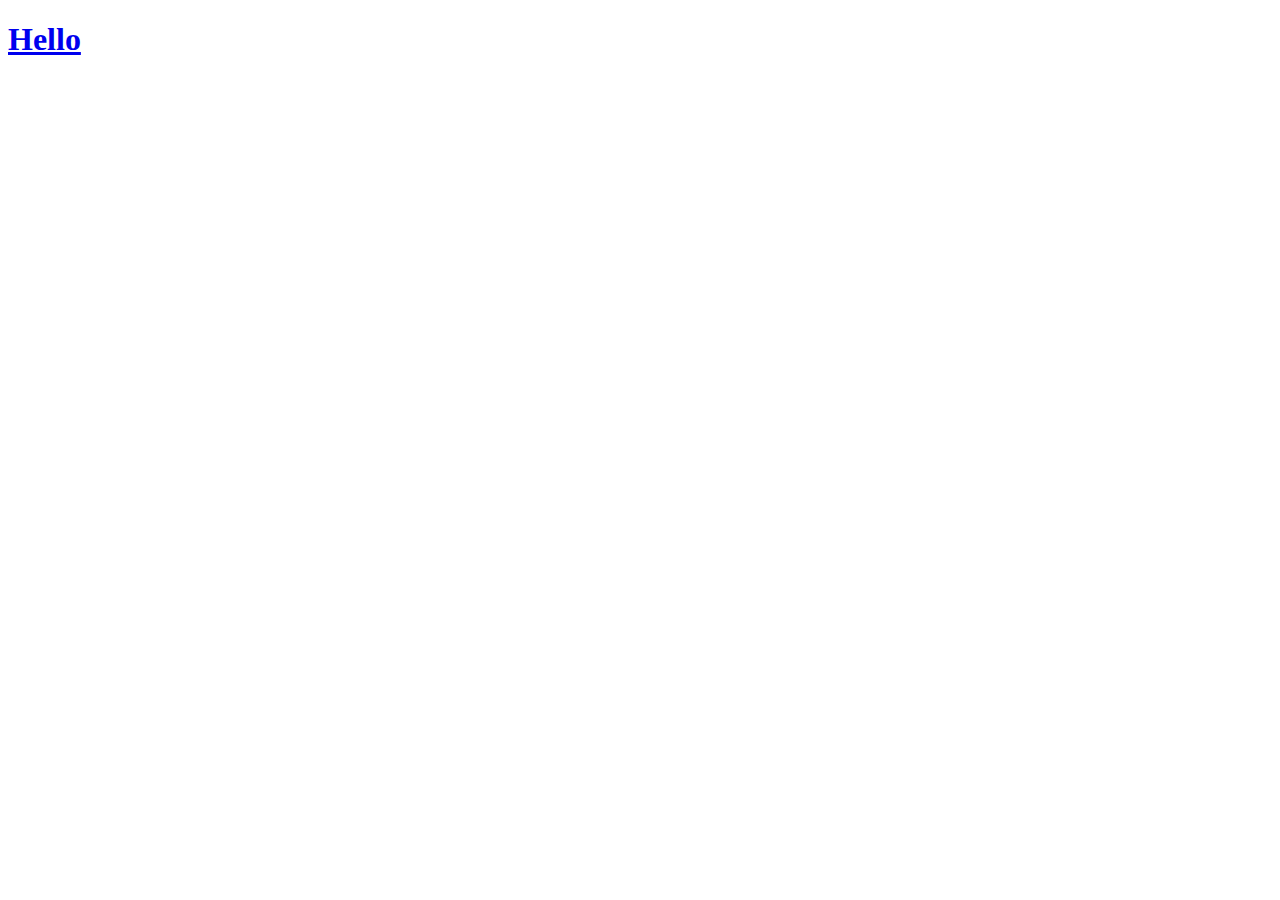
==== index.html @ 719f6093 "updated vacation links" ====
<!DOCTYPE html>
<html lang="en">
<head>
    <meta charset="UTF-8">
    <meta name="viewport" content="width=device-width, initial-scale=1.0">
    <title>Document</title>
</head>
<body>
    <div>
        <a href="./vacation/index.html">
            <h1>Hello</h1>
        </a>
        
    </div>
</body>
</html>
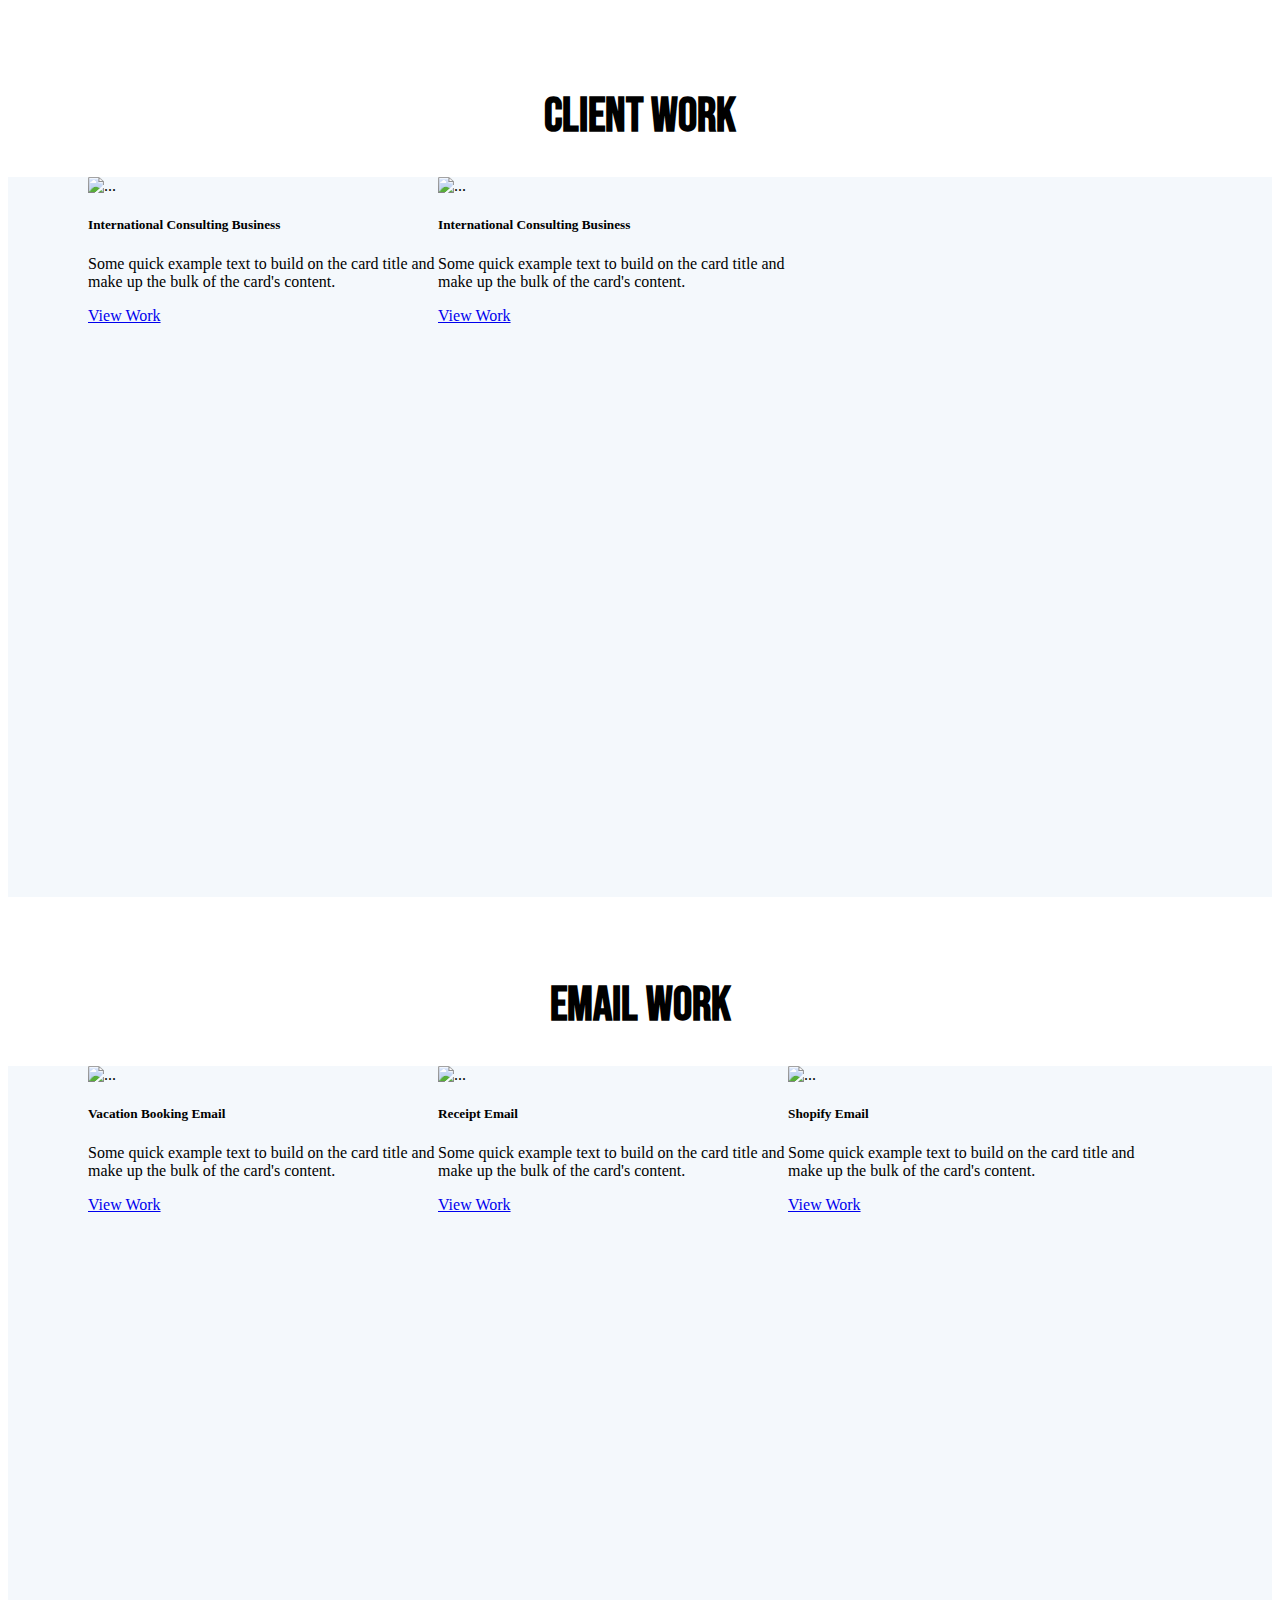
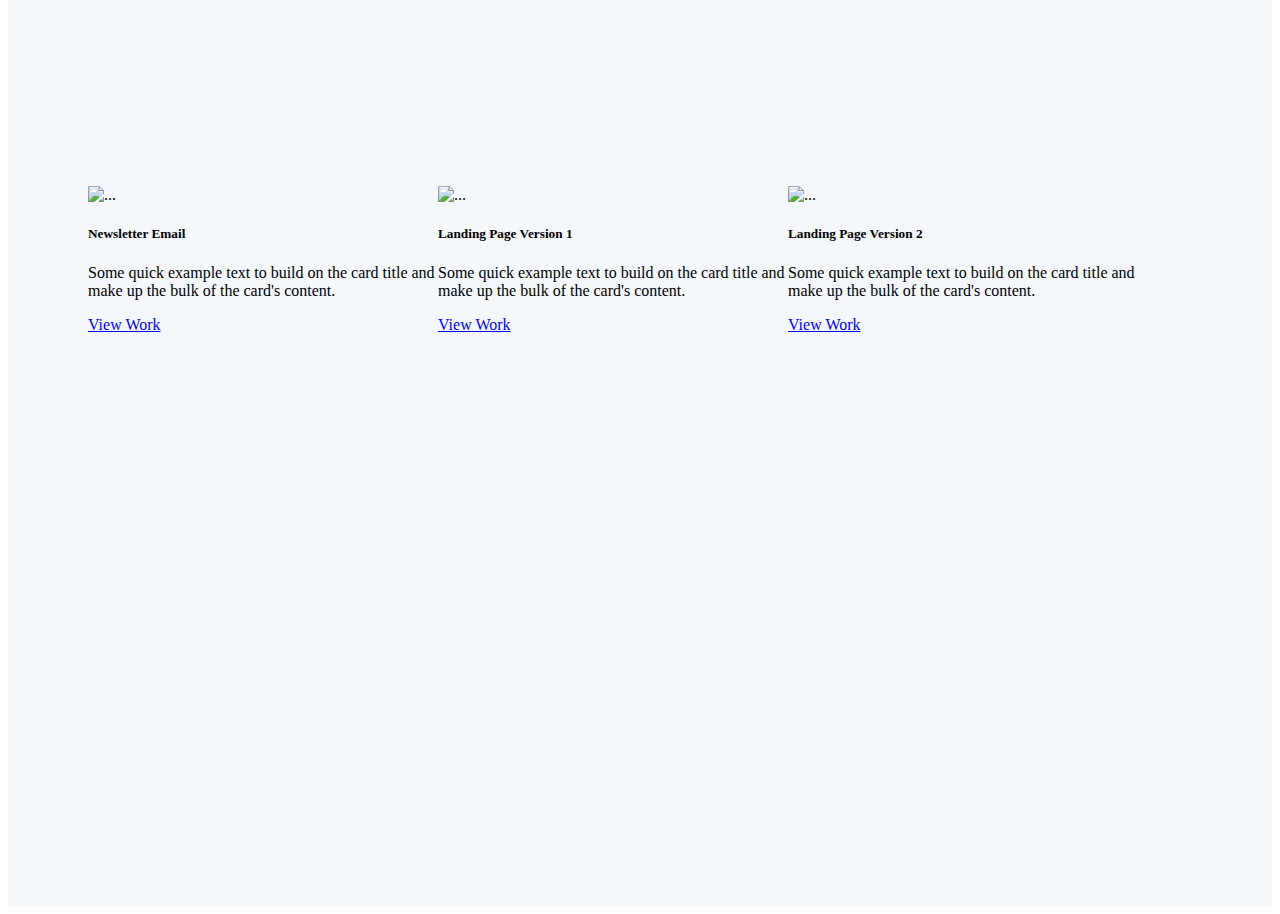
==== commit d1765f1f: "card layout adjustment in progress" ====
--- a/index.html
+++ b/index.html
@@ -4,13 +4,204 @@
     <meta charset="UTF-8">
     <meta name="viewport" content="width=device-width, initial-scale=1.0">
     <title>Document</title>
+    <link rel="stylesheet" href="https://cdnjs.cloudflare.com/ajax/libs/font-awesome/5.15.3/css/all.min.css" integrity="sha512-iBBXm8fW90+nuLcSKlbmrPcLa0OT92xO1BIsZ+ywDWZCvqsWgccV3gFoRBv0z+8dLJgyAHIhR35VZc2oM/gI1w==" crossOrigin="anonymous" referrerPolicy="no-referrer" />
+    <link rel="preconnect" href="https://fonts.googleapis.com"/>
+    <link rel="preconnect" href="https://fonts.gstatic.com"/>
+    <link href="https://fonts.googleapis.com/css2?family=Bebas+Neue&family=Montserrat:ital,wght@0,100;0,300;0,500;0,700;1,400&display=swap" rel="stylesheet"/>
+    <link href="./about.css" rel="stylesheet">
+    <link href="./styles.css" rel="stylesheet">
 </head>
 <body>
-    <div>
-        <a href="./vacation/index.html">
-            <h1>Hello</h1>
-        </a>
+
+    <div id="services" class=" row  about__row services " >
+        <div class="col-12 col-sm-12 col-md-12 col-lg-12 col-xl-12 col-xxl-12">
+          <div class="about__title1-services">
+            
+              Client Work
+            </div>
+            
+            <!-- <div style="display: flex; justify-content: center;" class="about__paragraph1-services-header ">
+              Reach out to us for any inquiries.
+
+            </div>               -->
+          
+        </div>
+      </div>
+
+      <div id="our-mission-en" style="background-color: #f4f8fc;"  class=" row  about__row mission  ">
         
-    </div>
+        <div id="mission-img-col"  class="mb-5 mt-5 col-6 col-sm-6 col-md-6 col-lg-6 col-xl-6 col-xxl-6  ">
+          <div id="mission-img" class="hero about mission ">
+            <div class="about__group2-mission ">
+              <div class="about__images2 mission">
+                  <div class="card" style=" border-radius: 5% 5% 0 0;">
+                    <img id="about_img-front-id2 mission" style="border-radius: 5% 5% 0 0;" src="images\4.webp" class="card-img-top about__img-front2 mission" alt="..."/>
+                    <div class="card-body" >
+                      <h5 class="card-title">International Consulting Business</h5>
+                      <p class="card-text">Some quick example text to build on the card title and make up the bulk of the card's content.</p>
+                      <a href="https://www.jkbmjbm.com" class="btn btn-primary">View Work</a>
+                    </div>
+                  </div>
+              </div>
+            </div>
+          </div>
+        </div>
+
+        <div id="mission-img-col" class="mb-5 mt-5 col-6 col-sm-6 col-md-6 col-lg-6 col-xl-6 col-xxl-6  ">
+          <div id="mission-img" class="hero about mission ">
+            <div class="about__group2-mission ">
+              <div class="about__images2 mission">
+                  <div class="card" style=" border-radius: 5% 5% 0 0;">
+                    <img id="about_img-front-id2 mission" style="border-radius: 5% 5% 0 0;" src="images\4.webp" class="card-img-top about__img-front2 mission" alt="..."/>
+                    <div class="card-body" >
+                      <h5 class="card-title">International Consulting Business</h5>
+                      <p class="card-text">Some quick example text to build on the card title and make up the bulk of the card's content.</p>
+                      <a href="https://www.eliteluxecattery.com/" class="btn btn-primary">View Work</a>
+                    </div>
+                  </div>
+              </div>
+            </div>
+          </div>
+        </div>
+      
+      </div>
+
+
+      <div id="services" class=" row  about__row services " >
+        <div class=" col-12 col-sm-12 col-md-12 col-lg-12 col-xl-12 col-xxl-12">
+          <div class="about__title1-services">
+            
+              Email Work
+            </div>
+            
+            <!-- <div style="display: flex; justify-content: center;" class="about__paragraph1-services-header ">
+              Reach out to us for any inquiries.
+
+            </div>               -->
+          
+        </div>
+      </div>
+
+
+
+
+
+      <div id="our-mission-en" style="background-color: #f4f8fc;"  class=" row  about__row mission ">
+        
+        <div id="mission-img-col" class="mb-5 mt-5 col-6 col-sm-6 col-md-4 col-lg-4 col-xl-4 col-xxl-4  ">
+          <div id="mission-img" class="hero about mission ">
+            <div class="about__group2-mission ">
+              <div class="about__images2 mission">
+                  <div class="card" style=" border-radius: 5% 5% 0 0;">
+                    <img id="about_img-front-id2 mission" style="border-radius: 5% 5% 0 0;" src="images\4.webp" class="card-img-top about__img-front2 mission" alt="..."/>
+                    <div class="card-body" >
+                      <h5 class="card-title">Vacation Booking Email</h5>
+                      <p class="card-text">Some quick example text to build on the card title and make up the bulk of the card's content.</p>
+                      <a href="./vacation/index.html" class="btn btn-primary">View Work</a>
+                    </div>
+                  </div>
+              </div>
+            </div>
+          </div>
+        </div>
+
+        <div id="mission-img-col" class="mb-5 mt-5 col-6 col-sm-6 col-md-4 col-lg-4 col-xl-4 col-xxl-4  ">
+          <div id="mission-img" class="hero about mission ">
+            <div class="about__group2-mission ">
+              <div class="about__images2 mission">
+                  <div class="card" style=" border-radius: 5% 5% 0 0;">
+                    <img id="about_img-front-id2 mission" style="border-radius: 5% 5% 0 0;" src="images\4.webp" class="card-img-top about__img-front2 mission" alt="..."/>
+                    <div class="card-body" >
+                      <h5 class="card-title">Receipt Email</h5>
+                      <p class="card-text">Some quick example text to build on the card title and make up the bulk of the card's content.</p>
+                      <a href="./receipt/index.html" class="btn btn-primary">View Work</a>
+                    </div>
+                  </div>
+              </div>
+            </div>
+          </div>
+        </div>
+
+        <div id="mission-img-col" class="mb-5 mt-5 col-6 col-sm-6 col-md-4 col-lg-4 col-xl-4 col-xxl-4  ">
+          <div id="mission-img" class="hero about mission ">
+            <div class="about__group2-mission ">
+              <div class="about__images2 mission">
+                  <div class="card" style=" border-radius: 5% 5% 0 0;">
+                    <img id="about_img-front-id2 mission" style="border-radius: 5% 5% 0 0;" src="images\4.webp" class="card-img-top about__img-front2 mission" alt="..."/>
+                    <div class="card-body" >
+                      <h5 class="card-title">Shopify Email</h5>
+                      <p class="card-text">Some quick example text to build on the card title and make up the bulk of the card's content.</p>
+                      <a href="./shopify/index.html" class="btn btn-primary">View Work</a>
+                    </div>
+                  </div>
+              </div>
+            </div>
+          </div>
+        </div>
+      
+      </div>
+
+
+
+
+
+      <div id="our-mission-en" style="background-color: #f4f8fc;"  class=" row  about__row mission ">
+        
+        <div id="mission-img-col" class="mb-5 mt-5 col-6 col-sm-6 col-md-4 col-lg-4 col-xl-4 col-xxl-4  ">
+          <div id="mission-img" class="hero about mission ">
+            <div class="about__group2-mission ">
+              <div class="about__images2 mission">
+                  <div class="card" style=" border-radius: 5% 5% 0 0;">
+                    <img id="about_img-front-id2 mission" style="border-radius: 5% 5% 0 0;" src="images\4.webp" class="card-img-top about__img-front2 mission" alt="..."/>
+                    <div class="card-body" >
+                      <h5 class="card-title">Newsletter Email</h5>
+                      <p class="card-text">Some quick example text to build on the card title and make up the bulk of the card's content.</p>
+                      <a href="./newsletter/index.html" class="btn btn-primary">View Work</a>
+                    </div>
+                  </div>
+              </div>
+            </div>
+          </div>
+        </div>
+
+        <div id="mission-img-col" class="mb-5 mt-5 col-6 col-sm-6 col-md-4 col-lg-4 col-xl-4 col-xxl-4  ">
+          <div id="mission-img" class="hero about mission ">
+            <div class="about__group2-mission ">
+              <div class="about__images2 mission">
+                  <div class="card" style=" border-radius: 5% 5% 0 0;">
+                    <img id="about_img-front-id2 mission" style="border-radius: 5% 5% 0 0;" src="images\4.webp" class="card-img-top about__img-front2 mission" alt="..."/>
+                    <div class="card-body" >
+                      <h5 class="card-title">Landing Page Version 1</h5>
+                      <p class="card-text">Some quick example text to build on the card title and make up the bulk of the card's content.</p>
+                      <a href="./landing-page-first/index.html" class="btn btn-primary">View Work</a>
+                    </div>
+                  </div>
+              </div>
+            </div>
+          </div>
+        </div>
+
+        <div id="mission-img-col" class="mb-5 mt-5 col-6 col-sm-6 col-md-4 col-lg-4 col-xl-4 col-xxl-4  ">
+          <div id="mission-img" class="hero about mission ">
+            <div class="about__group2-mission ">
+              <div class="about__images2 mission">
+                  <div class="card" style=" border-radius: 5% 5% 0 0;">
+                    <img id="about_img-front-id2 mission" style="border-radius: 5% 5% 0 0;" src="images\4.webp" class="card-img-top about__img-front2 mission" alt="..."/>
+                    <div class="card-body" >
+                      <h5 class="card-title">Landing Page Version 2</h5>
+                      <p class="card-text">Some quick example text to build on the card title and make up the bulk of the card's content.</p>
+                      <a href="./landing-page-second/index.html" class="btn btn-primary">View Work</a>
+                    </div>
+                  </div>
+              </div>
+            </div>
+          </div>
+        </div>
+      
+      </div>
+
+
+
+
 </body>
 </html>--- a/about.css
+++ b/about.css
@@ -0,0 +1,1622 @@
+/* body {
+background-color: white !important;
+} */
+
+#nav1BrandImg {
+  object-fit: cover;
+  height: 50px;
+  width: 50px;
+  border-radius: 20%;
+  margin-left: 1rem;
+  margin-right: 2rem;
+}
+
+#nav1Brand.navbar-brand {
+  margin-right: 0rem;
+}
+
+/* #advertising-kr, #lessons-kr {
+  margin-top: 5rem;
+} */
+
+
+
+.title-accordion {
+  font-size: 2rem;
+  font-family: "Bebas Neue", "cursive";
+  color: var(--dark);
+  font-weight: 300;
+  
+}
+
+
+
+
+
+
+
+
+
+
+
+
+
+
+
+
+
+/* BANNER PAGE START */
+.row.about__row.banner {
+  height: auto;
+  max-width: 100vw;
+ 
+  background-image:url(./images/3.webp);
+  background-size:cover;
+  background-repeat:no-repeat;  
+  
+  /* margin-bottom: -5rem; */
+  /* background-image: url(‘images\10.webp’); */
+}
+
+
+
+.hero.about.banner {
+  height: 50vh;
+  max-width: 100%;
+  
+  /* background-color: aquamarine; */
+  
+}
+
+
+
+.about__content-container1--aligned-center-banner {
+  position: absolute;
+  top: 0;
+  left: 0;
+  max-width: 100%;
+  width: 100%;
+  height: 100%;
+  text-align: center;
+  /* align-items: center; */
+  /* align-content: flex-end; */
+  /* align-self: center; */
+  justify-content: center;
+  /* justify-items: center; */
+  /* justify-self: center; */
+  /* margin-top: 5rem; */
+  flex-direction: column;
+  display: flex;
+  /* padding: 2rem 3rem; */
+  /* margin-top: -8rem; */
+}
+
+/* .about__title1-banner {
+  text-align: center;
+ 
+
+  width: 100%;
+  font-size: 3rem;
+  font-family: "Bebas Neue", "cursive";
+  color: var(--dark);
+  font-weight: 600;
+  margin-bottom: 2rem;
+  
+ 
+} */
+
+ 
+
+
+
+.about__paragraph1-banner-title-email {
+  /* align-items: center;
+  display: flex; */
+  /* 
+  margin-top: -6rem; */
+/* text-align: center; */
+  /* // width: 15rem; */
+/* width: 100%; */
+  font-size: 3rem;
+  /* height: 100%; */
+  display: flex;
+  justify-content: center;
+  margin-bottom: 2rem;
+  font-family: "Bebas Neue", "cursive";
+  font-weight: 600;
+}
+
+.about__paragraph1-banner-para-email {
+  /* justify-content: flex-start; */
+  /* display: flex; */
+  /* margin-bottom: 20rem; */
+/* text-align: center; */
+  /* // width: 15rem; */
+/* width: 100%; */
+  font-size: 1.5rem;
+  display: flex;
+  justify-content: center;
+  text-align: center;
+}
+
+.about__paragraph1-banner-header {
+  /* justify-content: flex-start; */
+  /* display: flex; */
+  /* // width: 15rem; */
+width: 100%;
+  font-size: 1.5rem;
+}
+
+.about__info1-banner {
+  justify-content: center;
+}
+
+
+
+/* //GROUP 2 START */
+
+#banner-img-col {
+  display: flex;
+  align-items: center;
+  justify-content: center;
+  }
+  
+  #banner-img {
+    /* min-width: 120px; */
+    /* min-height: 120px; */
+    min-width: 350px;
+    max-width: 350px;
+    max-height: 350px;
+    min-height: 350px;
+    
+  }
+
+  /* #banner-email-col {
+    margin-left: 5rem; 
+  } */
+
+.row.about__row.banner {
+  flex-direction: row;
+  display: flex;
+  /* align-content: center; */
+  /* align-items: center; */
+  /* align-self: center; */
+  /* justify-content: center; */
+  /* justify-items: center; */
+  /* justify-self: center; */
+}
+
+.about__group2-banner {
+  height: 100%;
+  /* max-width: 100%; */
+  width: 100%;
+  /* min-width: 10rem; */
+  /* min-height: 5rem; */
+  /* min-height: 16rem; */
+  
+  /* margin: auto; */
+  /* align-items: center; */
+/* display: flex;
+flex-direction: row; */
+/* padding: 5rem 10rem; */
+/* height: 200px;
+  width: 200px; */
+}
+
+@media only screen and (min-width: 1em) and (max-width: 68em) {
+  .row.about__row.banner {
+    flex-direction: column;
+    display: flex;
+    
+  }
+  #banner-img-col {
+    align-items: center;
+    margin-left: auto;
+    margin-right: auto;
+   margin-top: -5rem;
+   margin-bottom: 5rem;
+    }
+  
+  #banner-email-col {
+    /* max-height: 300px; */
+    /* min-height: 300px; */
+    width: auto;
+    height: auto;
+    /* width: 400px; */
+    /* max-width: 650px; */
+    /* min-width: 650px; */
+    align-items: center;
+    justify-content: center;
+    margin-right: 5rem;
+    /* height: 100%; */
+    /* display: flex; */
+    /* justify-content: center;
+    display: flex; */
+    /* margin-left: 5rem;
+    margin-right: 5rem; */
+  }
+
+  .row.about__row.banner {
+    /* height: auto; */
+    /* max-width: 100vw; */
+   
+    /* background-image:url(./images/3.webp); */
+    background-size:cover;
+    
+    /* margin-bottom: -5rem; */
+    /* background-image: url(‘images\10.webp’); */
+  }
+
+  .about__content-container1--aligned-center-banner {
+    /* padding: 0 5rem;
+    margin-right: 0; */
+  }
+  
+}
+
+#banner-email-col {
+  margin-left: 5rem;
+}
+
+
+
+
+.about__images2.banner {
+  height: 100%;
+  max-width: 100%;
+  width: 100%;
+  position: relative;
+  object-position: center;
+  
+}
+
+.about__img-front2.banner {
+  height: 100%;
+  max-width: 100%;
+  width: 100%;
+  position: relative;
+  opacity: 1;
+  object-fit: cover;
+  object-position: center;
+  justify-content: center;
+  align-items: center;
+  /* border-radius: 5%; */
+}
+
+.about__video-front2.banner {
+  height: 100%;
+  max-width: 100%;
+  width: 100%;
+  position: absolute;
+  opacity: 1;
+  object-fit: fill;
+  object-position: center;
+  justify-content: center;
+  align-items: center;
+  top: 0;
+  left: 0;
+}
+
+/* // GROUP 2 END */
+
+/* // GROUP 1 START */
+.about__group1-banner {
+  height: 100%;
+  max-width: 100%;
+  width: 100%;
+  position: relative;
+}
+
+
+
+.about__content-container1--aligned-left.banner {
+  position: absolute;
+  top: 0;
+  left: 0;
+  max-width: 100%;
+  width: 100%;
+  height: 100%;
+  align-items: flex-start;
+  justify-content: center;
+  flex-direction: column;
+  display: flex;
+  padding: 3rem 1rem;
+
+  
+}
+
+.about__content-container1--aligned-right.banner {
+  position: absolute;
+  top: 0;
+  left: 0;
+  max-width: 100%;
+  width: 100%;
+  height: 100%;
+  align-items: flex-end;
+  justify-content: center;
+  flex-direction: column;
+  display: flex;
+  padding: 3rem 1rem;
+
+ 
+}
+
+
+
+/* BANNER PAGE END */
+
+
+
+
+
+
+
+
+
+
+
+
+
+
+
+
+
+/* MISSION PAGE START */
+.row.about__row.mission {
+  height: 80vh;
+  max-width: 100vw;
+  padding: 0 5rem;
+  
+  background-color: #f4f8fc; 
+  background-size:cover;
+  background-repeat:no-repeat;   
+  /* margin-bottom: -5rem; */
+  /* background-image: url(‘images\10.webp’); */
+}
+
+#mission-us {
+  padding-top: 5rem;
+}
+
+
+.hero.about.mission {
+  height: 50vh;
+  max-width: 100%;
+  
+  /* background-color: aquamarine; */
+  
+}
+
+
+
+.about__content-container1--aligned-center-mission {
+  position: absolute;
+  top: 0;
+  left: 0;
+  max-width: 100%;
+  width: 100%;
+  height: 100%;
+  /* text-align: end; */
+  /* align-items: center; */
+  /* align-content: flex-end; */
+  /* align-self: center; */
+  justify-content: center;
+  /* justify-items: center; */
+  /* justify-self: center; */
+  /* margin-top: 5rem; */
+  flex-direction: column;
+  display: flex;
+  /* padding: 2rem 3rem; */
+  /* margin-top: -8rem; */
+}
+
+/* .about__title1-mission {
+  text-align: center;
+ 
+
+  width: 100%;
+  font-size: 3rem;
+  font-family: "Bebas Neue", "cursive";
+  color: var(--dark);
+  font-weight: 600;
+  margin-bottom: 2rem;
+  
+ 
+} */
+
+ .about__paragraph1-mission {
+  /* justify-content: flex-start; */
+  /* display: flex; */
+  margin-bottom: 2rem;
+text-align: start;
+  /* // width: 15rem; */
+width: 100%;
+  font-size: 1rem;
+  
+}
+
+
+
+.about__paragraph1-mission-title-email {
+  /* align-items: center;
+  display: flex; */
+  /* 
+  margin-top: -6rem; */
+/* text-align: center; */
+  /* // width: 15rem; */
+/* width: 100%; */
+  font-size: 3rem;
+  /* height: 100%; */
+  display: flex;
+  justify-content: center;
+  margin-bottom: 2rem;
+  font-family: "Bebas Neue", "cursive";
+  font-weight: 600;
+}
+
+.about__paragraph1-mission-para-email {
+  /* justify-content: flex-start; */
+  /* display: flex; */
+  /* margin-bottom: 20rem; */
+/* text-align: center; */
+  /* // width: 15rem; */
+/* width: 100%; */
+  font-size: 1.5rem;
+  display: flex;
+  justify-content: center;
+  text-align: center;
+  
+}
+
+.about__paragraph1-mission-header {
+  /* justify-content: flex-start; */
+  /* display: flex; */
+  /* // width: 15rem; */
+width: 100%;
+  font-size: 1.5rem;
+}
+
+.about__info1-mission {
+  justify-content: center;
+}
+
+
+
+/* //GROUP 2 START */
+
+#mission-img-col {
+  display: flex;
+  /* align-items: center; */
+  justify-content: center;
+  }
+  
+  #mission-img {
+    /* min-width: 120px; */
+    /* min-height: 120px; */
+    min-width: 350px;
+    max-width: 350px;
+    max-height: 500px;
+    min-height: 500px;
+    
+  }
+
+.row.about__row.mission {
+  flex-direction: row;
+  display: flex;
+  /* align-content: center; */
+  /* align-items: center; */
+  /* align-self: center; */
+  /* justify-content: center; */
+  /* justify-items: center; */
+  /* justify-self: center; */
+}
+
+.about__group2-mission {
+  height: 100%;
+  /* max-width: 100%; */
+  width: 100%;
+  /* min-width: 10rem; */
+  /* min-height: 5rem; */
+  /* min-height: 16rem; */
+  
+  /* margin: auto; */
+  /* align-items: center; */
+/* display: flex;
+flex-direction: row; */
+/* padding: 5rem 10rem; */
+/* height: 200px;
+  width: 200px; */
+}
+
+@media only screen and (min-width: 1em) and (max-width: 68em) {
+  .row.about__row.mission {
+    flex-direction: column;
+    display: flex;
+  }
+  #mission-img-col {
+    margin: 0 auto;
+    align-items: center;
+    }
+  
+  #mission-email-col {
+    /* max-height: 300px; */
+    /* min-height: 300px; */
+    width: auto;
+    height: auto;
+    /* width: 400px; */
+    /* max-width: 650px; */
+    /* min-width: 650px; */
+    align-items: center;
+    justify-content: center;
+    /* height: 100%; */
+    /* display: flex; */
+    /* justify-content: center;
+    display: flex; */
+  }
+
+  
+}
+
+
+
+
+.about__images2.mission {
+  height: 100%;
+  max-width: 100%;
+  width: 100%;
+  position: relative;
+  object-position: center;
+  
+}
+
+.about__img-front2.mission {
+  height: 100%;
+  max-width: 100%;
+  width: 100%;
+  position: relative;
+  opacity: 1;
+  object-fit: cover;
+  object-position: center;
+  justify-content: center;
+  align-items: center;
+  /* border-radius: 0.25% 0.25% 0 0; */
+  /* CARD IMAGES */
+}
+
+.about__video-front2.mission {
+  height: 100%;
+  max-width: 100%;
+  width: 100%;
+  position: absolute;
+  opacity: 1;
+  object-fit: fill;
+  object-position: center;
+  justify-content: center;
+  align-items: center;
+  top: 0;
+  left: 0;
+}
+
+/* // GROUP 2 END */
+
+/* // GROUP 1 START */
+.about__group1-mission {
+  height: 100%;
+  max-width: 100%;
+  width: 100%;
+  position: relative;
+}
+
+
+
+.about__content-container1--aligned-left.mission {
+  position: absolute;
+  top: 0;
+  left: 0;
+  max-width: 100%;
+  width: 100%;
+  height: 100%;
+  align-items: flex-start;
+  justify-content: center;
+  flex-direction: column;
+  display: flex;
+  padding: 3rem 1rem;
+
+  
+}
+
+.about__content-container1--aligned-right.mission {
+  position: absolute;
+  top: 0;
+  left: 0;
+  max-width: 100%;
+  width: 100%;
+  height: 100%;
+  align-items: flex-end;
+  justify-content: center;
+  flex-direction: column;
+  display: flex;
+  padding: 3rem 1rem;
+
+ 
+}
+
+
+
+/* MISSION PAGE END */
+
+
+
+
+
+
+
+
+
+
+
+
+
+
+
+
+
+
+
+
+
+
+
+
+
+
+
+
+
+
+
+
+
+
+
+
+
+
+
+
+
+
+
+
+
+
+/* CONTACT PAGE START */
+.row.about__row.contact {
+  height: auto;
+  max-width: 100vw;
+  padding: 0 10rem;
+  
+  background-color: #f4f8fc; 
+  background-size:cover;
+  background-repeat:no-repeat;   
+  /* margin-bottom: -5rem; */
+  /* background-image: url(‘images\10.webp’); */
+}
+
+#contact-us {
+  padding-top: 5rem;
+}
+
+
+.hero.about.contact {
+  height: 50vh;
+  max-width: 100%;
+  
+  /* background-color: aquamarine; */
+  
+}
+
+
+
+.about__content-container1--aligned-center-contact {
+  position: absolute;
+  top: 0;
+  left: 0;
+  max-width: 100%;
+  width: 100%;
+  height: 100%;
+  /* text-align: end; */
+  /* align-items: center; */
+  /* align-content: flex-end; */
+  /* align-self: center; */
+  justify-content: center;
+  /* justify-items: center; */
+  /* justify-self: center; */
+  /* margin-top: 5rem; */
+  flex-direction: column;
+  display: flex;
+  /* padding: 2rem 3rem; */
+  /* margin-top: -8rem; */
+}
+
+.about__title1-contact {
+  text-align: center;
+  /* display: flex; */
+
+  width: 100%;
+  font-size: 3rem;
+  font-family: "Bebas Neue", "cursive";
+  color: var(--dark);
+  font-weight: 600;
+  margin-bottom: 2rem;
+  
+ 
+}
+
+ .about__paragraph1-contact {
+  /* justify-content: flex-start; */
+  /* display: flex; */
+  margin-bottom: 2rem;
+text-align: start;
+  /* // width: 15rem; */
+width: 100%;
+  font-size: 1rem;
+}
+
+
+
+.about__paragraph1-contact-title-email {
+  /* align-items: center;
+  display: flex; */
+  /* 
+  margin-top: -6rem; */
+/* text-align: center; */
+  /* // width: 15rem; */
+/* width: 100%; */
+  font-size: 2rem;
+  /* height: 100%; */
+  display: flex;
+  justify-content: center;
+  margin-bottom: 2rem;
+}
+
+.about__paragraph1-contact-para-email {
+  /* justify-content: flex-start; */
+  /* display: flex; */
+  /* margin-bottom: 20rem; */
+/* text-align: center; */
+  /* // width: 15rem; */
+/* width: 100%; */
+  font-size: 1.5rem;
+  display: flex;
+  justify-content: center;
+}
+
+.about__paragraph1-contact-header {
+  /* justify-content: flex-start; */
+  /* display: flex; */
+  /* // width: 15rem; */
+width: 100%;
+  font-size: 1.5rem;
+}
+
+.about__info1-contact {
+  justify-content: center;
+}
+
+
+
+/* //GROUP 2 START */
+
+#contact-img-col {
+  display: flex;
+  align-items: center;
+  justify-content: center;
+  }
+  
+  #contact-img {
+    /* min-width: 120px; */
+    /* min-height: 120px; */
+    min-width: 350px;
+    max-width: 350px;
+    max-height: 350px;
+    min-height: 350px;
+    
+  }
+
+.row.about__row.contact {
+  flex-direction: row;
+  display: flex;
+  /* align-content: center; */
+  /* align-items: center; */
+  /* align-self: center; */
+  /* justify-content: center; */
+  /* justify-items: center; */
+  /* justify-self: center; */
+}
+
+.about__group2-contact {
+  height: 100%;
+  /* max-width: 100%; */
+  width: 100%;
+  /* min-width: 10rem; */
+  /* min-height: 5rem; */
+  /* min-height: 16rem; */
+  
+  /* margin: auto; */
+  /* align-items: center; */
+/* display: flex;
+flex-direction: row; */
+/* padding: 5rem 10rem; */
+/* height: 200px;
+  width: 200px; */
+}
+
+@media only screen and (min-width: 1em) and (max-width: 64em) {
+  .row.about__row.contact {
+    flex-direction: column;
+    display: flex;
+  }
+  #contact-img-col {
+    margin: 0 auto 2rem;
+    align-items: flex-start;
+    }
+  
+  #contact-email-col {
+    max-height: 300px;
+    min-height: 300px;
+    width: 100%;
+    /* max-width: 350px;
+    min-width: 350px; */
+    align-items: center;
+    justify-content: center;
+    /* height: 100%; */
+    display: flex;
+    /* justify-content: center;
+    display: flex; */
+  }
+
+  #contact-email-col-jpn {
+    /* max-height: 300px;
+    min-height: 300px; */
+    width: 100%;
+    height: 100%;
+    margin-top: -8rem;
+    margin-bottom: -8rem;
+    /* max-width: 700px; */
+    /* min-width: 700px; */
+    align-items: center;
+    justify-content: center;
+    /* height: 100%; */
+    /* display: flex; */
+    /* justify-content: center;
+    display: flex; */
+  }
+
+  #contact-email-col-kr {
+   
+    width: 100%;
+    height: 100%;
+    margin-top: -8rem;
+    margin-bottom: -8rem;
+ 
+    align-items: center;
+    justify-content: center;
+    
+  }
+
+  /* #jpn-email-title {
+    display: flex;
+    width: 700px;
+    flex-direction: row;
+  } */
+
+  /* #jpn-center-contact {
+   display: flex;
+   flex-direction: column;
+  } */
+}
+
+
+
+
+.about__images2.contact {
+  height: 100%;
+  max-width: 100%;
+  width: 100%;
+  position: relative;
+  object-position: center;
+  
+}
+
+.about__img-front2.contact {
+  height: 100%;
+  max-width: 100%;
+  width: 100%;
+  position: relative;
+  opacity: 1;
+  object-fit: cover;
+  object-position: center;
+  justify-content: center;
+  align-items: center;
+  /* border-radius: 5%; */
+}
+
+.about__video-front2.contact {
+  height: 100%;
+  max-width: 100%;
+  width: 100%;
+  position: absolute;
+  opacity: 1;
+  object-fit: fill;
+  object-position: center;
+  justify-content: center;
+  align-items: center;
+  top: 0;
+  left: 0;
+}
+
+/* // GROUP 2 END */
+
+/* // GROUP 1 START */
+.about__group1-contact {
+  height: 100%;
+  max-width: 100%;
+  width: 100%;
+  position: relative;
+}
+
+
+
+.about__content-container1--aligned-left.contact {
+  position: absolute;
+  top: 0;
+  left: 0;
+  max-width: 100%;
+  width: 100%;
+  height: 100%;
+  align-items: flex-start;
+  justify-content: center;
+  flex-direction: column;
+  display: flex;
+  padding: 3rem 1rem;
+
+  
+}
+
+.about__content-container1--aligned-right.contact {
+  position: absolute;
+  top: 0;
+  left: 0;
+  max-width: 100%;
+  width: 100%;
+  height: 100%;
+  align-items: flex-end;
+  justify-content: center;
+  flex-direction: column;
+  display: flex;
+  padding: 3rem 1rem;
+
+ 
+}
+
+
+
+/* CONTACT PAGE END */
+
+
+
+
+/* services PAGE START */
+.row.about__row.services {
+  height: auto;
+  max-width: 100vw;
+  padding: 0 10rem;
+  
+  /* background-color: #f4f8fc;  */
+  background-size:cover;
+  background-repeat:no-repeat;   
+  /* margin-bottom: -5rem; */
+  /* background-image: url(‘images\10.webp’); */
+}
+
+#services {
+  padding-top: 5rem;
+}
+
+
+.hero.about.services {
+  height: 50vh;
+  max-width: 100%;
+  /* background-color: aquamarine; */
+  
+}
+
+.about__content-container1--aligned-center-services {
+  position: absolute;
+  top: 0;
+  left: 0;
+  max-width: 100%;
+  width: 100%;
+  height: 100%;
+  /* align-items: center; */
+  /* align-content: center; */
+  /* align-self: center; */
+  justify-content: center;
+  /* justify-items: center; */
+  /* justify-self: center; */
+  /* margin-top: 5rem; */
+  flex-direction: column;
+  display: flex;
+  padding: 2rem 3rem;
+  /* margin-top: -8rem; */
+}
+
+.about__title1-services {
+  text-align: center;
+  /* display: flex; */
+
+  width: 100%;
+  font-size: 3rem;
+  font-family: "Bebas Neue", "cursive";
+  color: var(--dark);
+  font-weight: 600;
+  margin-bottom: 2rem;
+  
+ 
+}
+
+ .about__paragraph1-services {
+  /* justify-content: flex-start; */
+  /* display: flex; */
+  margin-bottom: 2rem;
+text-align: start;
+  /* // width: 15rem; */
+width: 100%;
+  font-size: 1rem;
+}
+
+.about__paragraph1-services-title {
+  /* justify-content: flex-start; */
+  /* display: flex; */
+  margin-bottom: 2rem;
+text-align: start;
+  /* // width: 15rem; */
+width: 100%;
+  font-size: 2rem;
+}
+
+.about__paragraph1-services-para {
+  /* justify-content: flex-start; */
+  /* display: flex; */
+  margin-bottom: 2rem;
+text-align: start;
+  /* // width: 15rem; */
+width: 100%;
+  font-size: 1rem;
+}
+
+.about__paragraph1-services-title-email {
+  /* align-items: center;
+  display: flex; */
+  margin-bottom: 2rem;
+  margin-top: -6rem;
+/* text-align: start; */
+  /* // width: 15rem; */
+width: 100%;
+  font-size: 2rem;
+  /* height: 100%; */
+}
+
+.about__paragraph1-services-para-email {
+  /* justify-content: flex-start; */
+  /* display: flex; */
+  margin-bottom: 2rem;
+text-align: start;
+  /* // width: 15rem; */
+width: 100%;
+  font-size: 1rem;
+}
+
+.about__paragraph1-services-header {
+  /* justify-content: flex-start; */
+  /* display: flex; */
+  /* // width: 15rem; */
+width: 100%;
+  font-size: 1.5rem;
+}
+
+.about__info1-services {
+  justify-content: center;
+}
+
+/* //GROUP 2 START */
+
+.about__group2-services {
+  height: 100%;
+  max-width: 100%;
+  width: 100%;
+padding: 5rem 10rem;
+/* margin: 0  0 0 -15rem; */
+}
+
+
+.about__images2.services {
+  height: 100%;
+  max-width: 100%;
+  width: 100%;
+  position: relative;
+  object-position: center;
+  
+}
+
+.about__img-front2.services {
+  height: 100%;
+  max-width: 100%;
+  width: 100%;
+  position: relative;
+  opacity: 1;
+  object-fit: cover;
+  object-position: center;
+  justify-content: center;
+  align-items: center;
+  /* border-radius: 5%; */
+}
+
+.about__video-front2.services {
+  height: 100%;
+  max-width: 100%;
+  width: 100%;
+  position: absolute;
+  opacity: 1;
+  object-fit: fill;
+  object-position: center;
+  justify-content: center;
+  align-items: center;
+  top: 0;
+  left: 0;
+}
+
+/* // GROUP 2 END */
+
+/* // GROUP 1 START */
+.about__group1-services {
+  height: 100%;
+  max-width: 100%;
+  width: 100%;
+  position: relative;
+  /* // background-color: var(--nude); */
+}
+
+
+
+.about__content-container1--aligned-left.services {
+  position: absolute;
+  top: 0;
+  left: 0;
+  max-width: 100%;
+  width: 100%;
+  height: 100%;
+  align-items: flex-start;
+  justify-content: center;
+  flex-direction: column;
+  display: flex;
+  padding: 3rem 1rem;
+
+  /* .about__title1 {
+    text-align: flex-start;
+  }
+
+  .about__paragraph1 {
+    text-align: flex-start;
+  }
+
+  .about__info1 {
+    justify-content: flex-start;
+  } */
+}
+
+.about__content-container1--aligned-right.services {
+  position: absolute;
+  top: 0;
+  left: 0;
+  max-width: 100%;
+  width: 100%;
+  height: 100%;
+  align-items: flex-end;
+  justify-content: center;
+  flex-direction: column;
+  display: flex;
+  padding: 3rem 1rem;
+
+  /* .about__title1 {
+    text-align: flex-end;
+  }
+
+  .about__paragraph1 {
+    text-align: flex-end;
+  }
+
+  .about__info1 {
+    justify-content: flex-end;
+  } */
+}
+
+
+
+/* services PAGE END */
+
+
+
+
+
+
+
+
+
+
+
+  
+  .hero.about {
+    height: 100vh;
+    max-width: 100%;
+    /* background-color: #f6f9fc; */
+
+    
+  }
+  
+  /* //GROUP 2 START */
+  
+  /* .about__group2-a {
+    height: 100%;
+    max-width: 100%;
+    width: 100%;
+    padding: 10rem;
+    margin-top: -8rem;
+
+  } */
+  .about__group2-b {
+    height: 100%;
+    max-width: 100%;
+    width: 100%;
+    padding: 10rem;
+    /* margin-bottom: -5rem; */
+    /* align-items: center;
+    display: flex; */
+    margin-top: -8rem;
+
+  }
+  
+  /* .about__images2 {
+    height: 100%;
+    max-width: 100%;
+    width: 100%;
+   
+    position: relative;
+    object-position: center;
+    
+  } */
+  
+  .about__img-front2 {
+    min-height: 100%;
+    height: 100%;
+    max-width: 100%;
+    width: 100%;
+    position: relative;
+    opacity: 1;
+    object-fit: cover;
+    object-position: center;
+    justify-content: center;
+    align-items: center;
+    /* border-radius: 5%; */
+  }
+  
+  .about__video-front2 {
+    height: 100%;
+    max-width: 100%;
+    width: 100%;
+    position: absolute;
+    opacity: 1;
+    object-fit: fill;
+    object-position: center;
+    justify-content: center;
+    align-items: center;
+    top: 0;
+    left: 0;
+  }
+  
+  /* // GROUP 2 END */
+  
+  /* // GROUP 1 START */
+  .about__group1-a {
+    height: 100%;
+    max-width: 100%;
+    width: 100%;
+    position: relative;
+  }
+
+  .about__group1-b {
+    height: 100%;
+    max-width: 100%;
+    width: 100%;
+    position: relative;
+    /* // background-color: var(--nude); */
+  }
+  
+  .about__content-container1--aligned-left {
+    position: absolute;
+    top: 0;
+    left: 0;
+    max-width: 100%;
+    width: 100%;
+    height: 100%;
+    align-items: flex-start;
+    justify-content: center;
+    flex-direction: column;
+    display: flex;
+    padding: 3rem 1rem;
+  
+    /* .about__title1 {
+      text-align: flex-start;
+    }
+  
+    .about__paragraph1 {
+      text-align: flex-start;
+    }
+  
+    .about__info1 {
+      justify-content: flex-start;
+    } */
+  }
+  
+  .about__content-container1--aligned-right {
+    position: absolute;
+    top: 0;
+    left: 0;
+    max-width: 100%;
+    width: 100%;
+    height: 100%;
+    align-items: flex-end;
+    justify-content: center;
+    flex-direction: column;
+    display: flex;
+    padding: 3rem 1rem;
+  
+    /* .about__title1 {
+      text-align: flex-end;
+    }
+  
+    .about__paragraph1 {
+      text-align: flex-end;
+    }
+  
+    .about__info1 {
+      justify-content: flex-end;
+    } */
+  }
+  
+  .about__content-container1--aligned-center {
+    /* position: absolute;
+    top: 0;
+    left: 0;
+    max-width: 100%;
+    width: 100%;
+    height: 100%;
+    align-items: center;
+    justify-content: center;
+    flex-direction: column;
+    display: flex; */
+  
+    /* .about__content-container1--aligned-center .about__title1 {
+      text-align: center;
+    }
+  
+    .about__paragraph1 {
+      text-align: flex-start;
+    }
+  
+    .about__info1 {
+      justify-content: center;
+    } */
+  }
+
+  .about__content-container1--aligned-center .about__title1 {
+    text-align: center;
+    /* display: flex; */
+
+    width: 100%;
+    font-size: 3rem;
+    font-family: "Bebas Neue", "cursive";
+    color: var(--dark);
+    font-weight: 600;
+    margin-bottom: 2rem;
+    
+   
+  }
+
+  .about__content-container1--aligned-center .about__paragraph1 {
+    /* justify-content: flex-start; */
+    /* display: flex; */
+    margin-bottom: 2rem;
+  text-align: start;
+    /* // width: 15rem; */
+  width: 100%;
+    font-size: 1rem;
+  }
+
+  .about__content-container1--aligned-center .about__info1 {
+    justify-content: center;
+  }
+  
+  /* .about__title1 {
+    width: 100%;
+    font-size: 3rem;
+    font-family: "Bebas Neue", "cursive";
+    color: var(--dark);
+    font-weight: 600;
+    margin-bottom: 2rem;
+  } */
+    /* &--sm {
+      font-size: 2rem;
+    }
+    &--md {
+      font-size: 3rem;
+    }
+    &--lg {
+      font-size: 4.5rem;
+    }
+    &--xl {
+      font-size: 6rem;
+    } */
+  
+  
+  .about__info1 {
+    max-width: 25rem;
+    width: 15rem;
+    display: flex;
+    flex-direction: center;
+  }
+  
+  
+  .about__button1 {
+    padding: 1rem 2rem;
+    text-align: center;
+  
+    width: 10rem;
+  
+    text-decoration: none;
+    cursor: pointer;
+    font-weight: 700;
+    border: 2px double var(--light);
+    color: var(--light);
+    background-color: var(--dark);
+    font-size: 0.8rem;
+    transition: all 0.3s ease-in-out;
+    opacity: 1;
+
+    /* &:hover {
+      background: var(--light);
+      color: var(--dark);
+      border: 2px double var(--dark);
+      opacity: 1;
+    } */
+  }
+  /* // GROUP 1 END */
+  
+  @media only screen and (max-width: 36em) {
+    .hero.about {
+      height: 50vh;
+    }
+  
+    .about__content-container1--aligned-right {
+      align-items: flex-end;
+      justify-content: center;
+      flex-direction: column;
+      padding: 3rem 1rem;
+    }
+  
+    .about__content-container1--aligned-left {
+      align-items: flex-start;
+      justify-content: center;
+      flex-direction: column;
+      padding: 3rem 1rem;
+    }
+  
+    .about__content-container1--aligned-center {
+      align-items: center;
+      justify-content: center;
+      flex-direction: column;
+      padding: 3rem 1rem;
+    }
+  
+    .about__title1 {
+      font-size: 2rem;
+      width: 12rem;
+      text-align: center;
+      margin-bottom: 1rem;
+    }
+  
+    .about__paragraph1 {
+      font-size: 1rem;
+      width: 12rem;
+      padding: 0 1rem;
+      margin-bottom: 1rem;
+      text-align: center;
+    }
+  
+    .about__paragraph1.extra {
+      display: none;
+      
+    }
+    
+  
+    .about__info1 {
+      width: 12rem;
+    }
+  }
+  
+  @media only screen and (min-width: 36em) and (max-width: 48em) {
+    .hero.about {
+      height: 75vh;
+    }
+  
+    .about__title1 {
+      font-size: 2rem;
+      width: 12rem;
+      text-align: center;
+      margin-bottom: 1rem;
+    }
+  
+    .about__paragraph1 {
+      font-size: 1rem;
+      width: 12rem;
+      padding: 0 1rem;
+      margin-bottom: 1rem;
+      text-align: center;
+    }
+  
+    .about__paragraph1.extra {
+      display: none;
+      
+    }
+  
+    .about__info1 {
+      width: 15rem;
+    }
+  
+    .about__content-container1--aligned-right,
+    .about__content-container1--aligned-left,
+    .about__content-container1--aligned-center {
+      padding: 3rem 1rem;
+    }
+  }
+  
+  @media only screen and (min-width: 48em) and (max-width: 62em) {
+    .hero.about {
+      height: 100vh;
+    }
+  }
+  
+
+
+  .about__button1 {
+    padding: 1rem 2rem;
+    text-align: center;
+    width: 10rem;
+    text-decoration: none;
+    cursor: pointer;
+    font-weight: 700;
+    border: 2px double var(--light);
+    color: var(--light);
+    background-color: var(--dark);
+    font-size: 0.8rem;
+    transition: all 0.3s ease-in-out;
+    opacity: 1;
+  }
+  .about__button1:hover {
+    background: var(--light);
+    color: var(--dark);
+    border: 2px double var(--dark);
+    opacity: 1;
+  }
+  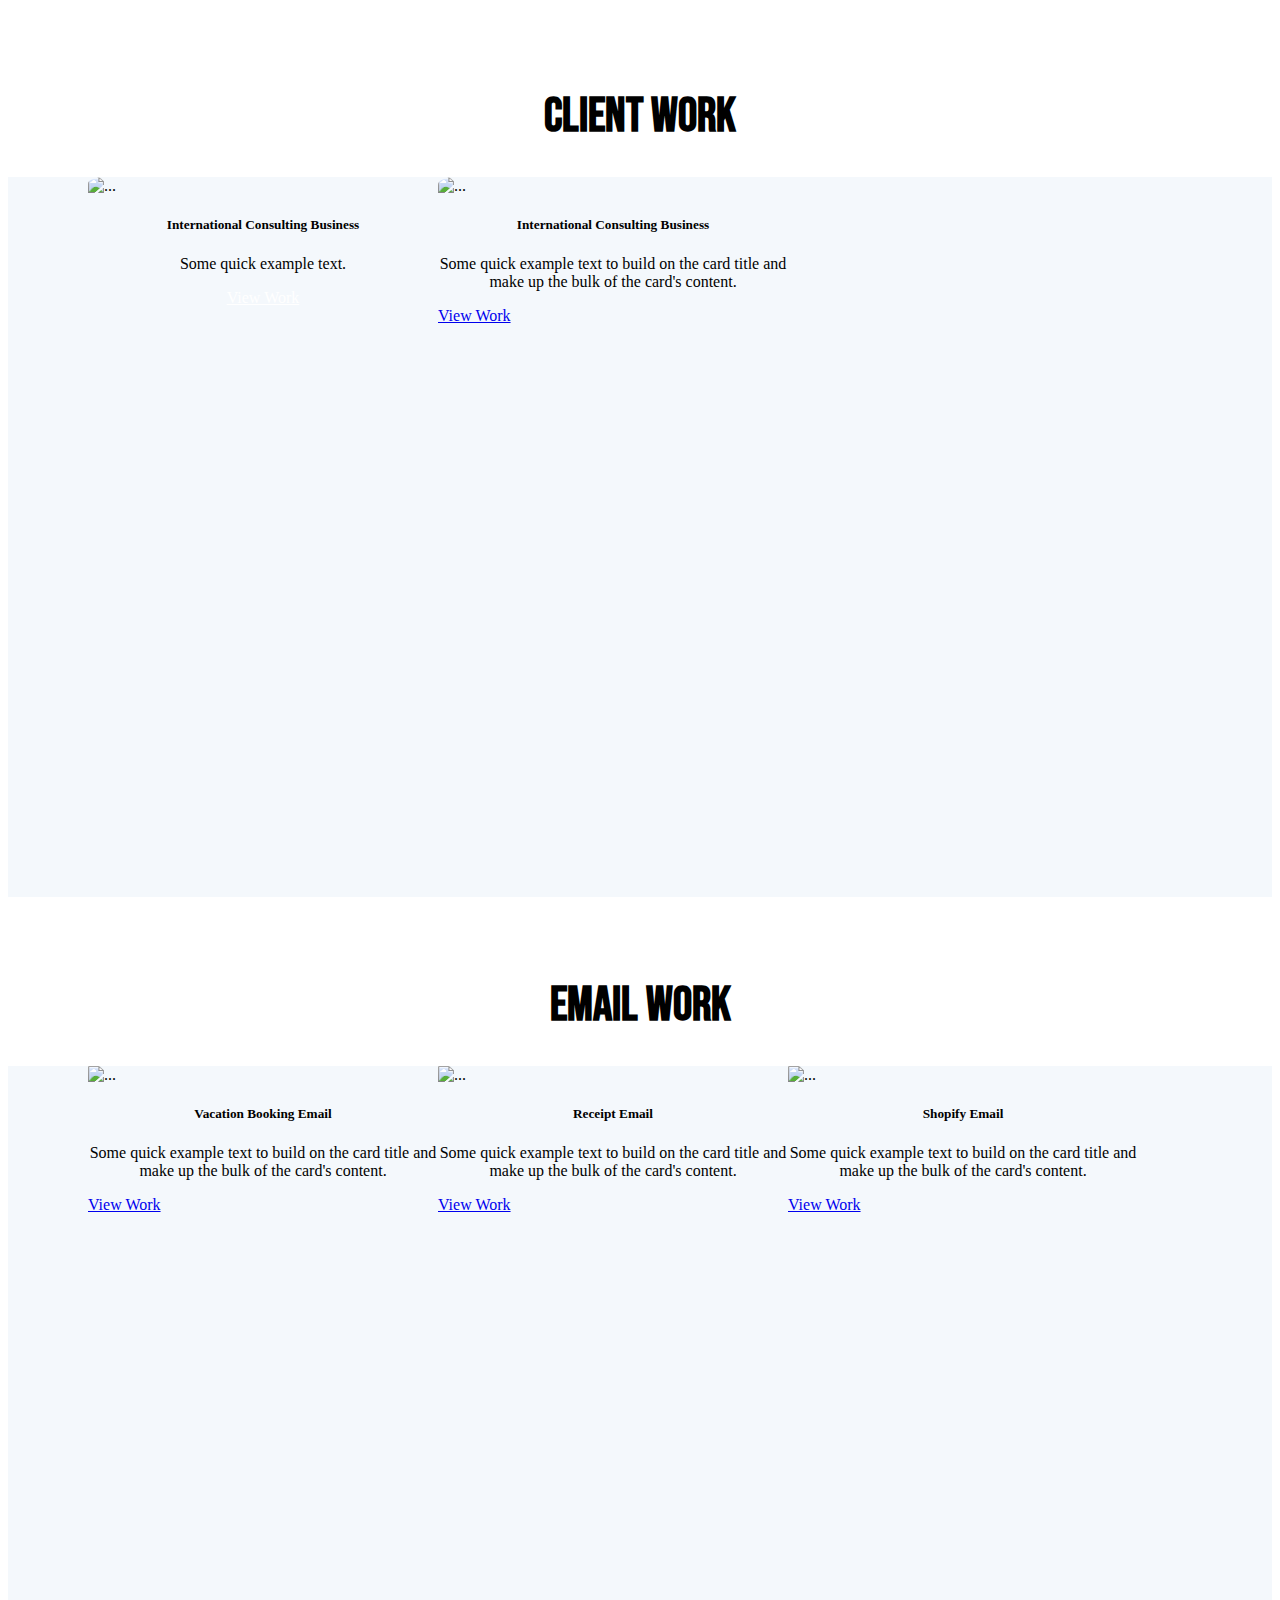
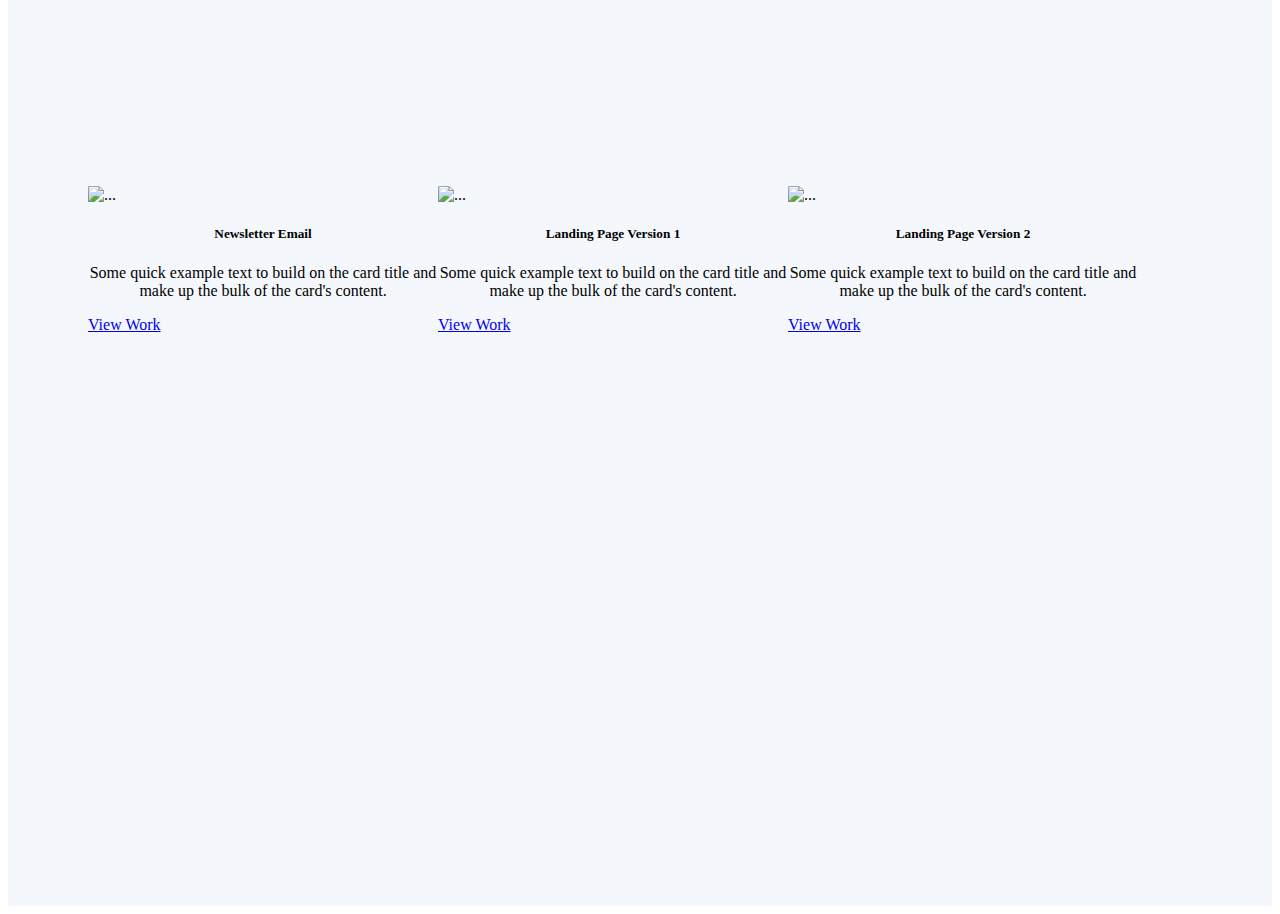
==== commit 751014f6: "main card css complete" ====
--- a/index.html
+++ b/index.html
@@ -34,12 +34,12 @@
           <div id="mission-img" class="hero about mission ">
             <div class="about__group2-mission ">
               <div class="about__images2 mission">
-                  <div class="card" style=" border-radius: 5% 5% 0 0;">
-                    <img id="about_img-front-id2 mission" style="border-radius: 5% 5% 0 0;" src="images\4.webp" class="card-img-top about__img-front2 mission" alt="..."/>
-                    <div class="card-body" >
+                  <div id="card-main" class="card" style=" border-radius: 5% 5% 0 0;">
+                    <img id="about_img-front-id2 mission" style="border-radius: 5% 5% 0 0;" src="images\4.webp" class="card-img-top about__img-front2 mission" alt="..."/>
+                    <div id="card-body" class="card-body" >
                       <h5 class="card-title">International Consulting Business</h5>
-                      <p class="card-text">Some quick example text to build on the card title and make up the bulk of the card's content.</p>
-                      <a href="https://www.jkbmjbm.com" class="btn btn-primary">View Work</a>
+                      <p class="card-text">Some quick example text.</p>
+                      <a href="https://www.jkbmjbm.com" id="button-card" class="btn btn-lg btn-primary btn-outline-dark ">View Work</a>
                     </div>
                   </div>
               </div>
@@ -51,9 +51,9 @@
           <div id="mission-img" class="hero about mission ">
             <div class="about__group2-mission ">
               <div class="about__images2 mission">
-                  <div class="card" style=" border-radius: 5% 5% 0 0;">
-                    <img id="about_img-front-id2 mission" style="border-radius: 5% 5% 0 0;" src="images\4.webp" class="card-img-top about__img-front2 mission" alt="..."/>
-                    <div class="card-body" >
+                  <div id="card-main" class="card" style=" border-radius: 5% 5% 0 0;">
+                    <img id="about_img-front-id2 mission" style="border-radius: 5% 5% 0 0;" src="images\4.webp" class="card-img-top about__img-front2 mission" alt="..."/>
+                    <div id="card-body" class="card-body" >
                       <h5 class="card-title">International Consulting Business</h5>
                       <p class="card-text">Some quick example text to build on the card title and make up the bulk of the card's content.</p>
                       <a href="https://www.eliteluxecattery.com/" class="btn btn-primary">View Work</a>
--- a/about.css
+++ b/about.css
@@ -488,7 +488,10 @@
   display: flex;
   /* align-items: center; */
   justify-content: center;
-  }
+  
+  }
+
+ 
   
   #mission-img {
     /* min-width: 120px; */
@@ -497,8 +500,9 @@
     max-width: 350px;
     max-height: 500px;
     min-height: 500px;
-    
-  }
+  }
+
+ 
 
 .row.about__row.mission {
   flex-direction: row;
@@ -512,6 +516,8 @@
 }
 
 .about__group2-mission {
+  
+  
   height: 100%;
   /* max-width: 100%; */
   width: 100%;
@@ -526,6 +532,7 @@
 /* padding: 5rem 10rem; */
 /* height: 200px;
   width: 200px; */
+
 }
 
 @media only screen and (min-width: 1em) and (max-width: 68em) {
@@ -566,6 +573,8 @@
   width: 100%;
   position: relative;
   object-position: center;
+
+  
   
 }
 
@@ -582,6 +591,57 @@
   /* border-radius: 0.25% 0.25% 0 0; */
   /* CARD IMAGES */
 }
+
+#mission-img:hover {
+  cursor: pointer;
+  
+}
+
+
+
+
+
+#card-main {
+  overflow: hidden;
+}
+
+#card-body {
+  z-index: 1;
+  border: solid 1px var(--dark);
+  background-color: var(--light);
+}
+
+#card-main:hover .card-img-top.about__img-front2.mission {
+  
+  -o-object-fit: cover;
+    object-fit: cover;
+ -o-object-position: center;
+    object-position: center;
+ transition: all 0.5s ease-in-out;
+ transition: all 0.5s;
+ 
+ transform: scale(1.1);
+ z-index: 0;
+  
+}
+
+.card-title, .card-text {
+  text-align: center;
+}
+
+/* #button-card:hover {
+  border: 1px black solid
+} */
+
+#button-card {
+  color: white;
+  width: 50%;
+  display: flex;
+  justify-content: center;
+  justify-self: center;
+}
+
+
 
 .about__video-front2.mission {
   height: 100%;
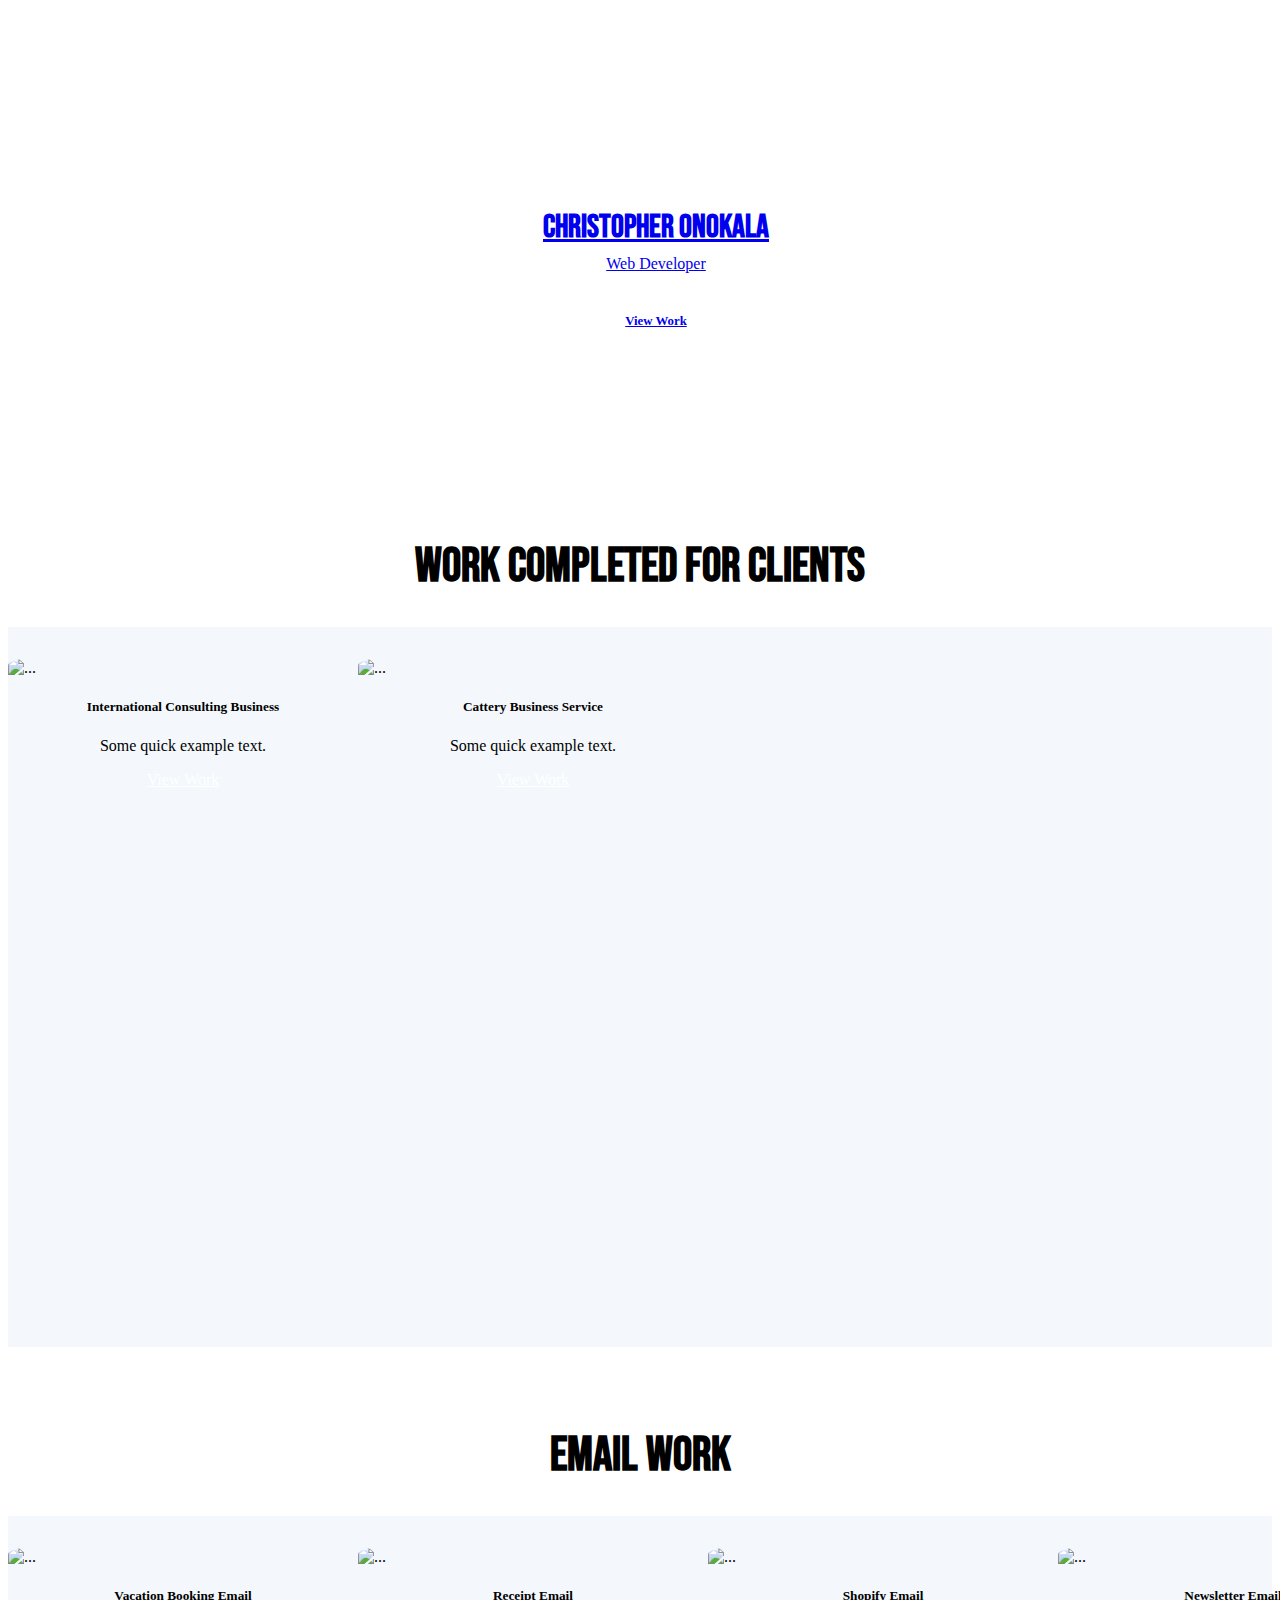
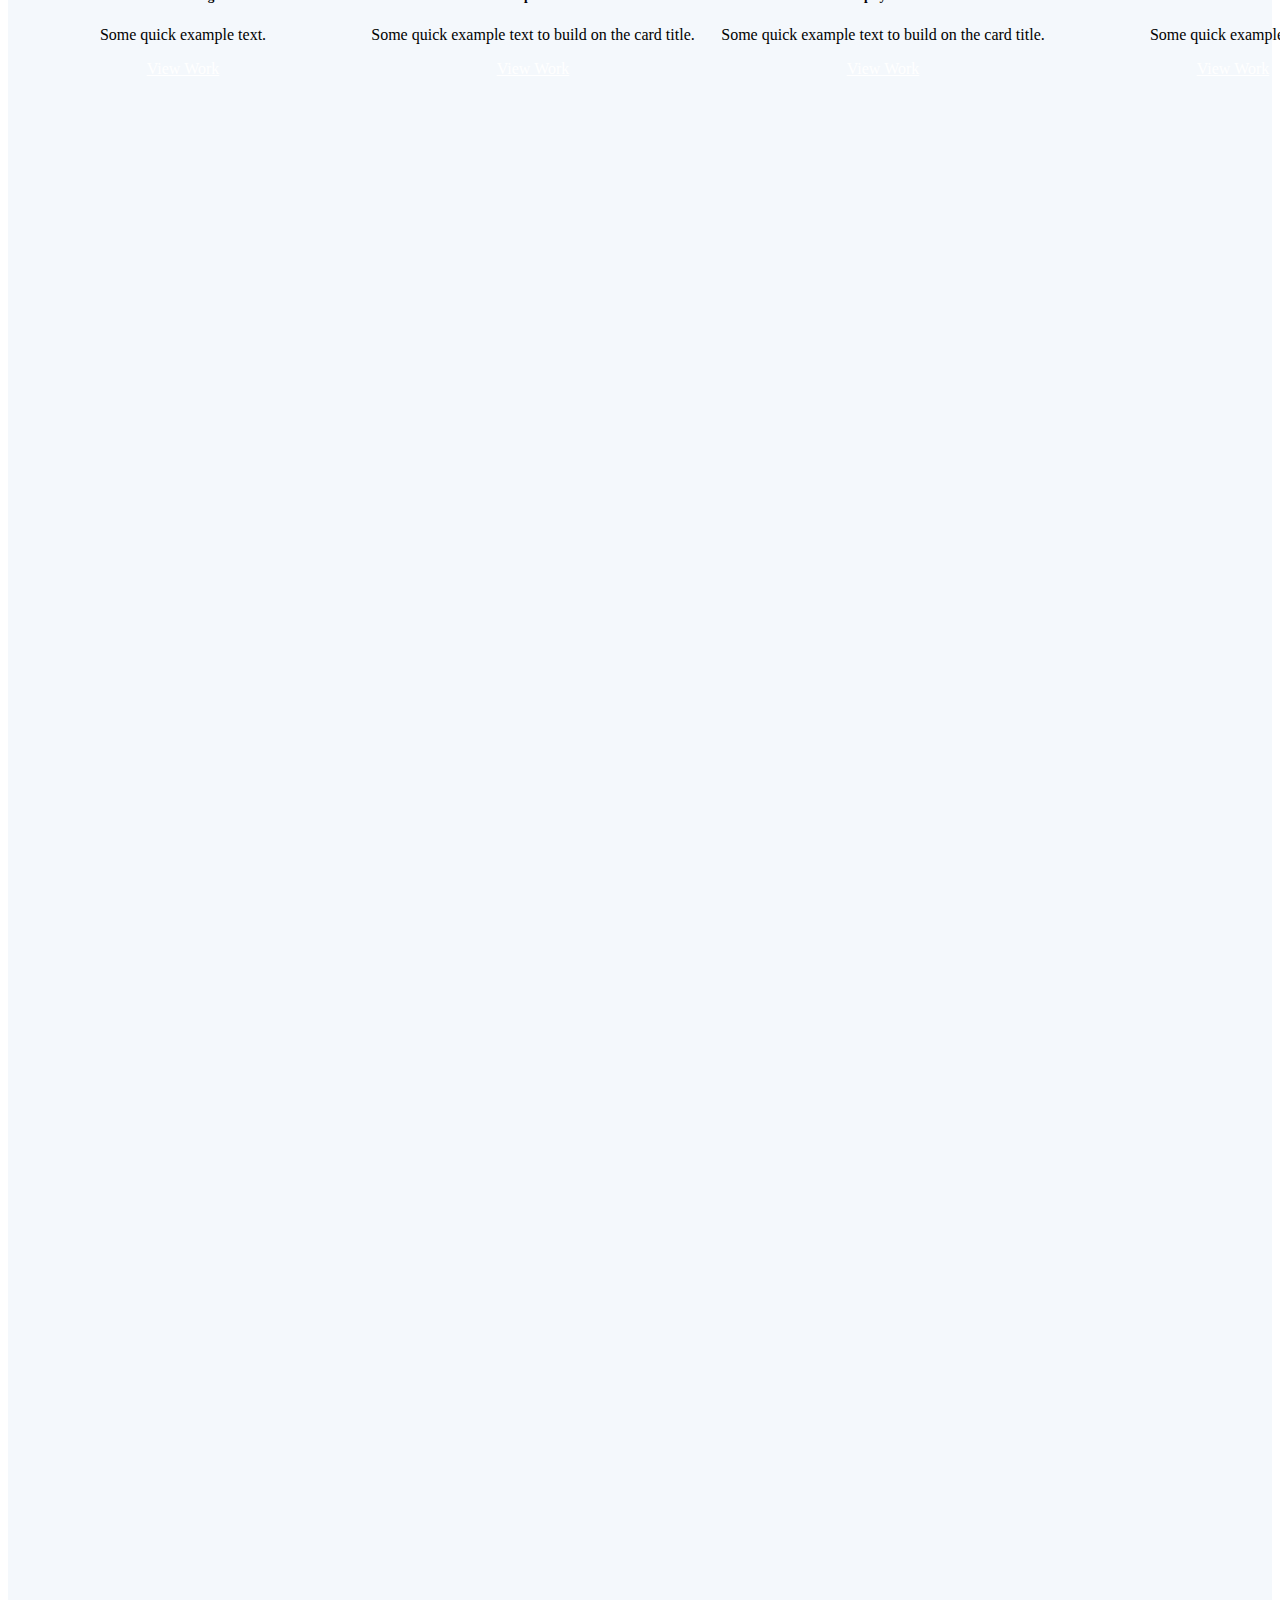
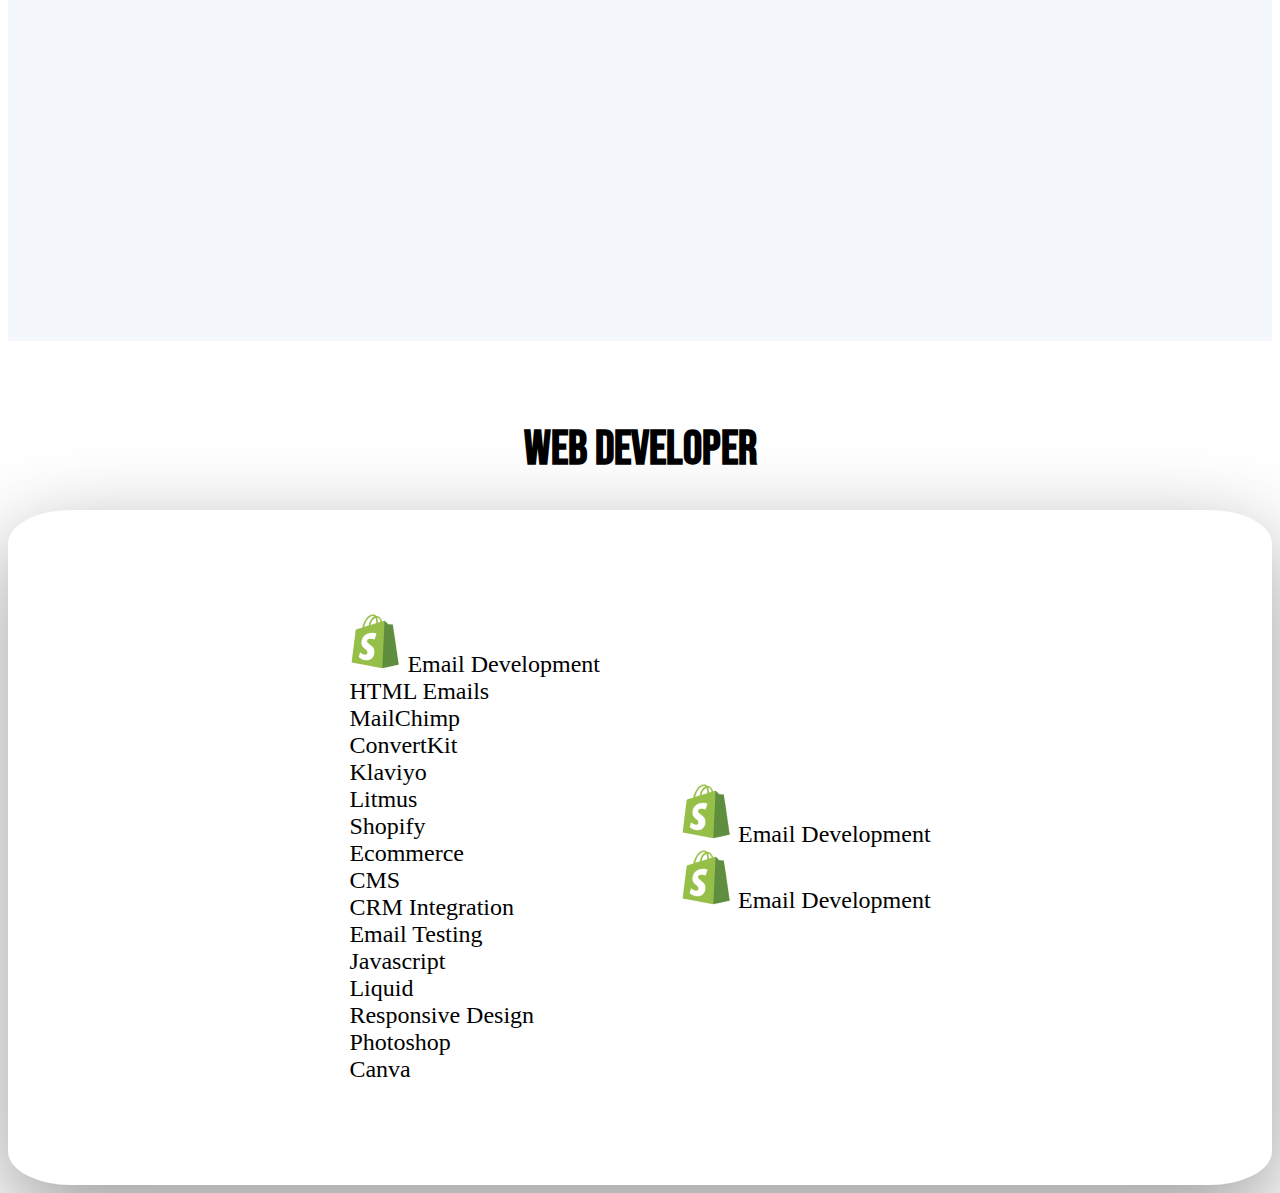
==== commit 41c7630b: "updated skills section" ====
--- a/index.html
+++ b/index.html
@@ -13,11 +13,53 @@
 </head>
 <body>
 
+  
+
+  <div class="row  hero1__row">
+    <a class="hero1link__image--1" href="./index.html#services">
+      <!-- <img
+        src=""
+        alt=""
+        class="hero1__img-front1"
+        id="hero1_img-front-id1"
+      />
+
+      <video
+        autoPlay
+        muted
+        loop
+        src=""
+        class="hero1__video-front1"
+        id="hero1_video-front-id1"></video> -->
+
+      <div class="hero1__content-container1--aligned-center">
+        <span class="hero1__title1">Christopher Onokala</span>
+        <span class="hero1__paragraph1">
+          Web Developer
+        </span>
+        <div class="hero1__info1">
+          <h1 href="./index.html#services" class="hero1__button1">
+            View Work
+          </h1>
+        </div>
+      </div>
+    </a>
+    <!-- <div class="col-12 col-sm-12 col-md-12 col-lg-12 col-xl-12 col-xxl-12">
+      <div class="hero hero1">
+        <div class="hero1__group1">
+          <div class="hero1__images1">
+            
+          </div>
+        </div>
+      </div>
+    </div> -->
+  </div>
+
     <div id="services" class=" row  about__row services " >
         <div class="col-12 col-sm-12 col-md-12 col-lg-12 col-xl-12 col-xxl-12">
           <div class="about__title1-services">
             
-              Client Work
+              Work Completed for Clients
             </div>
             
             <!-- <div style="display: flex; justify-content: center;" class="about__paragraph1-services-header ">
@@ -28,14 +70,14 @@
         </div>
       </div>
 
-      <div id="our-mission-en" style="background-color: #f4f8fc;"  class=" row  about__row mission  ">
-        
-        <div id="mission-img-col"  class="mb-5 mt-5 col-6 col-sm-6 col-md-6 col-lg-6 col-xl-6 col-xxl-6  ">
-          <div id="mission-img" class="hero about mission ">
-            <div class="about__group2-mission ">
-              <div class="about__images2 mission">
-                  <div id="card-main" class="card" style=" border-radius: 5% 5% 0 0;">
-                    <img id="about_img-front-id2 mission" style="border-radius: 5% 5% 0 0;" src="images\4.webp" class="card-img-top about__img-front2 mission" alt="..."/>
+      <div id="client-work" style="background-color: #f4f8fc;"  class=" row  about__row mission">
+        
+        <div id="mission-img-col"  class="col-6 col-sm-6 col-md-6 col-lg-6 col-xl-6 col-xxl-6">
+          <div id="mission-img" class="hero about mission ">
+            <div class="about__group2-mission ">
+              <div class="about__images2 mission">
+                  <div id="card-main" class="card" style=" border-radius: 5% 5% 0 0;">
+                    <img id="about_img-front-id2 mission" style="border-radius: 5% 5% 0 0; height: 400px;" src="images\4.webp" class="card-img-top about__img-front2 mission" alt="..."/>
                     <div id="card-body" class="card-body" >
                       <h5 class="card-title">International Consulting Business</h5>
                       <p class="card-text">Some quick example text.</p>
@@ -47,22 +89,23 @@
           </div>
         </div>
 
-        <div id="mission-img-col" class="mb-5 mt-5 col-6 col-sm-6 col-md-6 col-lg-6 col-xl-6 col-xxl-6  ">
-          <div id="mission-img" class="hero about mission ">
-            <div class="about__group2-mission ">
-              <div class="about__images2 mission">
-                  <div id="card-main" class="card" style=" border-radius: 5% 5% 0 0;">
-                    <img id="about_img-front-id2 mission" style="border-radius: 5% 5% 0 0;" src="images\4.webp" class="card-img-top about__img-front2 mission" alt="..."/>
-                    <div id="card-body" class="card-body" >
-                      <h5 class="card-title">International Consulting Business</h5>
-                      <p class="card-text">Some quick example text to build on the card title and make up the bulk of the card's content.</p>
-                      <a href="https://www.eliteluxecattery.com/" class="btn btn-primary">View Work</a>
-                    </div>
-                  </div>
-              </div>
-            </div>
-          </div>
-        </div>
+        <div id="mission-img-col"  class=" col-6 col-sm-6 col-md-6 col-lg-6 col-xl-6 col-xxl-6  ">
+          <div id="mission-img" class="hero about mission ">
+            <div class="about__group2-mission ">
+              <div class="about__images2 mission">
+                  <div id="card-main" class="card" style=" border-radius: 5% 5% 0 0;">
+                    <img id="about_img-front-id2 mission" style="border-radius: 5% 5% 0 0; height: 400px;" src="images\4.webp" class="card-img-top about__img-front2 mission" alt="..."/>
+                    <div id="card-body" class="card-body" >
+                      <h5 class="card-title">Cattery Business Service</h5>
+                      <p class="card-text">Some quick example text.</p>
+                      <a href="https://www.eliteluxecattery.com/" id="button-card" class="btn btn-lg btn-primary btn-outline-dark ">View Work</a>
+                    </div>
+                  </div>
+              </div>
+            </div>
+          </div>
+        </div>
+        
       
       </div>
 
@@ -82,123 +125,223 @@
         </div>
       </div>
 
-
-
-
-
-      <div id="our-mission-en" style="background-color: #f4f8fc;"  class=" row  about__row mission ">
-        
-        <div id="mission-img-col" class="mb-5 mt-5 col-6 col-sm-6 col-md-4 col-lg-4 col-xl-4 col-xxl-4  ">
-          <div id="mission-img" class="hero about mission ">
-            <div class="about__group2-mission ">
-              <div class="about__images2 mission">
-                  <div class="card" style=" border-radius: 5% 5% 0 0;">
-                    <img id="about_img-front-id2 mission" style="border-radius: 5% 5% 0 0;" src="images\4.webp" class="card-img-top about__img-front2 mission" alt="..."/>
-                    <div class="card-body" >
+      <div id="email-work" style="background-color: #f4f8fc;"  class=" row email">
+        
+        <div id="mission-img-col"  class="col-6 col-sm-6 col-md-6 col-lg-6 col-xl-6 col-xxl-4">
+          <div id="mission-img" class="hero about mission ">
+            <div class="about__group2-mission ">
+              <div class="about__images2 mission">
+                  <div id="card-main" class="card" style=" border-radius: 5% 5% 0 0;">
+                    <img id="about_img-front-id2 mission" style="border-radius: 5% 5% 0 0; height: 400px;" src="images\4.webp" class="card-img-top about__img-front2 mission" alt="..."/>
+                    <div id="card-body" class="card-body" >
                       <h5 class="card-title">Vacation Booking Email</h5>
-                      <p class="card-text">Some quick example text to build on the card title and make up the bulk of the card's content.</p>
-                      <a href="./vacation/index.html" class="btn btn-primary">View Work</a>
-                    </div>
-                  </div>
-              </div>
-            </div>
-          </div>
-        </div>
-
-        <div id="mission-img-col" class="mb-5 mt-5 col-6 col-sm-6 col-md-4 col-lg-4 col-xl-4 col-xxl-4  ">
-          <div id="mission-img" class="hero about mission ">
-            <div class="about__group2-mission ">
-              <div class="about__images2 mission">
-                  <div class="card" style=" border-radius: 5% 5% 0 0;">
-                    <img id="about_img-front-id2 mission" style="border-radius: 5% 5% 0 0;" src="images\4.webp" class="card-img-top about__img-front2 mission" alt="..."/>
-                    <div class="card-body" >
+                      <p class="card-text">Some quick example text.</p>
+                      <a href="./vacation/index.html" id="button-card" class="btn btn-lg btn-primary btn-outline-dark ">View Work</a>
+                    </div>
+                  </div>
+              </div>
+            </div>
+          </div>
+        </div>
+
+        <div id="mission-img-col"  class=" col-6 col-sm-6 col-md-6 col-lg-6 col-xl-6 col-xxl-4  ">
+          <div id="mission-img" class="hero about mission ">
+            <div class="about__group2-mission ">
+              <div class="about__images2 mission">
+                  <div id="card-main" class="card" style=" border-radius: 5% 5% 0 0;">
+                    <img id="about_img-front-id2 mission" style="border-radius: 5% 5% 0 0; height: 400px;" src="images\4.webp" class="card-img-top about__img-front2 mission" alt="..."/>
+                    <div id="card-body" class="card-body" >
                       <h5 class="card-title">Receipt Email</h5>
-                      <p class="card-text">Some quick example text to build on the card title and make up the bulk of the card's content.</p>
-                      <a href="./receipt/index.html" class="btn btn-primary">View Work</a>
-                    </div>
-                  </div>
-              </div>
-            </div>
-          </div>
-        </div>
-
-        <div id="mission-img-col" class="mb-5 mt-5 col-6 col-sm-6 col-md-4 col-lg-4 col-xl-4 col-xxl-4  ">
-          <div id="mission-img" class="hero about mission ">
-            <div class="about__group2-mission ">
-              <div class="about__images2 mission">
-                  <div class="card" style=" border-radius: 5% 5% 0 0;">
-                    <img id="about_img-front-id2 mission" style="border-radius: 5% 5% 0 0;" src="images\4.webp" class="card-img-top about__img-front2 mission" alt="..."/>
-                    <div class="card-body" >
+                      <p class="card-text">Some quick example text to build on the card title.</p>
+                      <a href="./receipt/index.html" id="button-card" class="btn btn-lg btn-primary btn-outline-dark ">View Work</a>
+                    </div>
+                  </div>
+              </div>
+            </div>
+          </div>
+        </div>
+
+        <div id="mission-img-col"  class=" col-6 col-sm-6 col-md-6 col-lg-6 col-xl-6 col-xxl-4  ">
+          <div id="mission-img" class="hero about mission ">
+            <div class="about__group2-mission ">
+              <div class="about__images2 mission">
+                  <div id="card-main" class="card" style=" border-radius: 5% 5% 0 0;">
+                    <img id="about_img-front-id2 mission" style="border-radius: 5% 5% 0 0; height: 400px;" src="images\4.webp" class="card-img-top about__img-front2 mission" alt="..."/>
+                    <div id="card-body" class="card-body" >
                       <h5 class="card-title">Shopify Email</h5>
-                      <p class="card-text">Some quick example text to build on the card title and make up the bulk of the card's content.</p>
-                      <a href="./shopify/index.html" class="btn btn-primary">View Work</a>
-                    </div>
-                  </div>
-              </div>
-            </div>
-          </div>
-        </div>
-      
-      </div>
-
-
-
-
-
-      <div id="our-mission-en" style="background-color: #f4f8fc;"  class=" row  about__row mission ">
-        
-        <div id="mission-img-col" class="mb-5 mt-5 col-6 col-sm-6 col-md-4 col-lg-4 col-xl-4 col-xxl-4  ">
-          <div id="mission-img" class="hero about mission ">
-            <div class="about__group2-mission ">
-              <div class="about__images2 mission">
-                  <div class="card" style=" border-radius: 5% 5% 0 0;">
-                    <img id="about_img-front-id2 mission" style="border-radius: 5% 5% 0 0;" src="images\4.webp" class="card-img-top about__img-front2 mission" alt="..."/>
-                    <div class="card-body" >
+                      <p class="card-text">Some quick example text to build on the card title.</p>
+                      <a href="./shopify/index.html" id="button-card" class="btn btn-lg btn-primary btn-outline-dark ">View Work</a>
+                    </div>
+                  </div>
+              </div>
+            </div>
+          </div>
+        </div>
+        
+      
+      
+
+
+      
+        
+        <div id="mission-img-col"  class=" col-6 col-sm-6 col-md-6 col-lg-6 col-xl-6 col-xxl-4  ">
+          <div id="mission-img" class="hero about mission ">
+            <div class="about__group2-mission ">
+              <div class="about__images2 mission">
+                  <div id="card-main" class="card" style=" border-radius: 5% 5% 0 0;">
+                    <img id="about_img-front-id2 mission" style="border-radius: 5% 5% 0 0; height: 400px;" src="images\4.webp" class="card-img-top about__img-front2 mission" alt="..."/>
+                    <div id="card-body" class="card-body" >
                       <h5 class="card-title">Newsletter Email</h5>
-                      <p class="card-text">Some quick example text to build on the card title and make up the bulk of the card's content.</p>
-                      <a href="./newsletter/index.html" class="btn btn-primary">View Work</a>
-                    </div>
-                  </div>
-              </div>
-            </div>
-          </div>
-        </div>
-
-        <div id="mission-img-col" class="mb-5 mt-5 col-6 col-sm-6 col-md-4 col-lg-4 col-xl-4 col-xxl-4  ">
-          <div id="mission-img" class="hero about mission ">
-            <div class="about__group2-mission ">
-              <div class="about__images2 mission">
-                  <div class="card" style=" border-radius: 5% 5% 0 0;">
-                    <img id="about_img-front-id2 mission" style="border-radius: 5% 5% 0 0;" src="images\4.webp" class="card-img-top about__img-front2 mission" alt="..."/>
-                    <div class="card-body" >
+                      <p class="card-text">Some quick example text.</p>
+                      <a href="./newsletter/index.html" id="button-card" class="btn btn-lg btn-primary btn-outline-dark ">View Work</a>
+                    </div>
+                  </div>
+              </div>
+            </div>
+          </div>
+        </div>
+
+        <div id="mission-img-col"  class=" col-6 col-sm-6 col-md-6 col-lg-6 col-xl-6 col-xxl-4  ">
+          <div id="mission-img" class="hero about mission ">
+            <div class="about__group2-mission ">
+              <div class="about__images2 mission">
+                  <div id="card-main" class="card" style=" border-radius: 5% 5% 0 0;">
+                    <img id="about_img-front-id2 mission" style="border-radius: 5% 5% 0 0; height: 400px;" src="images\4.webp" class="card-img-top about__img-front2 mission" alt="..."/>
+                    <div id="card-body" class="card-body" >
                       <h5 class="card-title">Landing Page Version 1</h5>
-                      <p class="card-text">Some quick example text to build on the card title and make up the bulk of the card's content.</p>
-                      <a href="./landing-page-first/index.html" class="btn btn-primary">View Work</a>
-                    </div>
-                  </div>
-              </div>
-            </div>
-          </div>
-        </div>
-
-        <div id="mission-img-col" class="mb-5 mt-5 col-6 col-sm-6 col-md-4 col-lg-4 col-xl-4 col-xxl-4  ">
-          <div id="mission-img" class="hero about mission ">
-            <div class="about__group2-mission ">
-              <div class="about__images2 mission">
-                  <div class="card" style=" border-radius: 5% 5% 0 0;">
-                    <img id="about_img-front-id2 mission" style="border-radius: 5% 5% 0 0;" src="images\4.webp" class="card-img-top about__img-front2 mission" alt="..."/>
-                    <div class="card-body" >
+                      <p class="card-text">Some quick example text to build on the card title.</p>
+                      <a href="./landing-page-first/index.html" id="button-card" class="btn btn-lg btn-primary btn-outline-dark ">View Work</a>
+                    </div>
+                  </div>
+              </div>
+            </div>
+          </div>
+        </div>
+
+        <div id="mission-img-col"  class=" col-6 col-sm-6 col-md-6 col-lg-6 col-xl-6 col-xxl-4  ">
+          <div id="mission-img" class="hero about mission ">
+            <div class="about__group2-mission ">
+              <div class="about__images2 mission">
+                  <div id="card-main" class="card" style=" border-radius: 5% 5% 0 0;">
+                    <img id="about_img-front-id2 mission" style="border-radius: 5% 5% 0 0; height: 400px;" src="images\4.webp" class="card-img-top about__img-front2 mission" alt="..."/>
+                    <div id="card-body" class="card-body" >
                       <h5 class="card-title">Landing Page Version 2</h5>
-                      <p class="card-text">Some quick example text to build on the card title and make up the bulk of the card's content.</p>
-                      <a href="./landing-page-second/index.html" class="btn btn-primary">View Work</a>
-                    </div>
-                  </div>
-              </div>
-            </div>
-          </div>
-        </div>
-      
-      </div>
+                      <p class="card-text">Some quick example text to build on the card title.</p>
+                      <a href="./landing-page-second/index.html" id="button-card" class="btn btn-lg btn-primary btn-outline-dark ">View Work</a>
+                    </div>
+                  </div>
+              </div>
+            </div>
+          </div>
+        </div>
+        
+      </div>
+
+      <div id="services" class=" row  about__row services " >
+        <div class="col-12 col-sm-12 col-md-12 col-lg-12 col-xl-12 col-xxl-12">
+          <div class="about__title1-services">
+            
+              Web Developer
+            </div>
+            
+            <!-- <div style="display: flex; justify-content: center;" class="about__paragraph1-services-header ">
+              Reach out to us for any inquiries.
+
+            </div>               -->
+          
+        </div>
+      </div>
+
+      <div id="figure-container"  class="container col-12 col-sm-12 col-md-12 col-lg-12 col-xl-12 col-xxl-12  mb-5" >
+        
+            <div id="figure-div" class="  col-12 col-sm-12 col-md-12 col-lg-12 col-xl-12 col-xxl-12">
+              
+              
+              <div class="row">
+
+                <figure id="figure-section" class="figure col-12 col-sm-12 col-md-12 col-lg-12 col-xl-12 col-xxl-12">
+
+                  <div id="skills-section" class="col-12 col-sm-12 col-md-6 col-lg-6 col-xl-6 col-xxl-6">
+                    <div>
+                      <img src="./images/shopify.png"  alt=""/>
+                      <span> Email Development </span>
+                    </div>
+                    <span>HTML Emails</span>
+              <span>MailChimp</span>
+              <span>ConvertKit</span>
+              <span>Klaviyo</span>
+              <span>Litmus</span>
+              <span>Shopify</span>
+              <span>Ecommerce</span>
+              <span>CMS</span>
+              <span>CRM Integration</span>
+              <span>Email Testing</span>
+              <span>Javascript</span>
+              <span>Liquid</span>
+              <span>Responsive Design</span>
+              <span>Photoshop</span>
+              <span>Canva</span>
+                    
+                      </div>
+                </figure>
+
+              </div>
+
+
+              <div class="row">
+
+                <figure id="figure-section" class="figure col-12 col-sm-12 col-md-12 col-lg-12 col-xl-12 col-xxl-12">
+
+                  <div id="skills-section" class="col-12 col-sm-12 col-md-6 col-lg-6 col-xl-6 col-xxl-6">
+                    <div>
+                      <img src="./images/shopify.png"  alt=""/>
+                      <span> Email Development </span>
+                    </div>
+                    <div>
+                      <img src="./images/shopify.png"  alt=""/>
+                      <span> Email Development </span>
+                    </div>
+                      </div>
+                </figure>
+
+              </div>
+              
+             
+
+            </div>
+        
+      
+            </div>
+
+
+
+
+      </div>
+
+       <!-- <span>HTML Emails</span>
+              <span>MailChimp</span>
+              <span>ConvertKit</span>
+              <span>Klaviyo</span>
+              <span>Litmus</span>
+              <span>Shopify</span>
+              <span>Ecommerce</span>
+              <span>CMS</span>
+              <span>CRM Integration</span>
+              <span>Email Testing</span>
+              <span>Javascript</span>
+              <span>Liquid</span>
+              <span>Responsive Design</span>
+              <span>Photoshop</span>
+              <span>Canva</span> -->
+     
+
+
+
+
+
+
+
+
 
 
 
--- a/about.css
+++ b/about.css
@@ -362,17 +362,17 @@
 
 
 /* MISSION PAGE START */
-.row.about__row.mission {
+/* .row.about__row.mission {
   height: 80vh;
   max-width: 100vw;
   padding: 0 5rem;
-  
+  flex-direction: row;
+  display: flex;
   background-color: #f4f8fc; 
   background-size:cover;
   background-repeat:no-repeat;   
-  /* margin-bottom: -5rem; */
-  /* background-image: url(‘images\10.webp’); */
-}
+  
+} */
 
 #mission-us {
   padding-top: 5rem;
@@ -488,6 +488,13 @@
   display: flex;
   /* align-items: center; */
   justify-content: center;
+  /* align-items: center; */
+  margin-top: 2rem;
+  /* align-items: center;
+    margin-left: auto;
+    margin-right: auto;
+    margin-bottom: 15rem;
+    margin-top: 5rem; */
   
   }
 
@@ -502,18 +509,14 @@
     min-height: 500px;
   }
 
+  /* #about_img-front-id2#mission {
+    max-height: 400px;
+    min-height: 400px;
+  } */
+
  
 
-.row.about__row.mission {
-  flex-direction: row;
-  display: flex;
-  /* align-content: center; */
-  /* align-items: center; */
-  /* align-self: center; */
-  /* justify-content: center; */
-  /* justify-items: center; */
-  /* justify-self: center; */
-}
+
 
 .about__group2-mission {
   
@@ -535,15 +538,85 @@
 
 }
 
+.row.about__row.mission {
+  height: 80vh;
+  max-width: 100vw;
+  /* padding: 0 5rem; */
+  flex-direction: row;
+  display: flex;
+  background-color: #f4f8fc; 
+  /* background-size:cover;
+  background-repeat:no-repeat;    */
+  
+}
+
+.row.email {
+  height: 150vh;
+  flex-direction: row;
+  display: flex;
+}
+
+@media only screen and (min-width: 1em) and (max-width: 68em) {
+  .row.email {
+    /* height: 150vh; */
+    flex-direction: column;
+    display: flex;
+    height: auto;
+  }
+}
+@media only screen and (min-width: 69em) and (max-width: 1399px) {
+  .row.email {
+    /* height: 150vh; */
+    /* flex-direction: column;
+    display: flex; */
+    height: 225vh;
+  }
+}
+
+
+
+
+
+
+
+
+
+
 @media only screen and (min-width: 1em) and (max-width: 68em) {
   .row.about__row.mission {
     flex-direction: column;
     display: flex;
-  }
+    height: auto;
+  }
+
+  
+
+ 
+
+ 
   #mission-img-col {
-    margin: 0 auto;
+    /* margin: 0 auto 100px; */
     align-items: center;
-    }
+    margin-left: auto;
+    margin-right: auto;
+    margin-bottom: 15rem;
+    margin-top: 5rem;
+    /* padding: 0; */
+    
+    }
+
+    .hero.about.mission {
+      height: 100%;
+      max-width: 100%;
+      
+      /* background-color: aquamarine; */
+      
+    }
+
+    /* #our-mission-en {
+      flex-direction: column;
+    display: flex;
+    } */
   
   #mission-email-col {
     /* max-height: 300px; */
@@ -706,10 +779,361 @@
 /* MISSION PAGE END */
 
 
-
-
-
-
+/* FIGURE SECTION START */
+#figure-container {
+  height: 75vh; 
+  display: flex;
+  /* flex-direction: column; */
+  width: 100%;
+  /* box-shadow: rgba(0, 0, 0, 0.4) 0px 30px 90px;
+  border-radius: 5%;
+  display: flex; 
+  flex-direction: row; */
+}
+#figure-div {
+  box-shadow: rgba(0, 0, 0, 0.4) 0px 30px 90px;
+  border-radius: 5%;
+  display: flex; 
+  flex-direction: row;
+  width: 100%;
+  justify-content: center;
+  align-items: center;
+
+}
+#figure-section {
+  /* justify-content: center; */
+  /* display: flex; */
+  /* align-items: center; */
+  height: 100%;
+  /* width: 50%; */
+  /* flex-direction: row; */
+}
+
+#skills-section {
+  font-size: 1.5rem;
+  display: flex;
+  flex-direction: column;
+  /* text-align: center; */
+  width: 100%;
+  height: auto;
+  /* justify-content: center; */
+  /* justify-content: center;
+  align-items: center;
+  text-align: center;
+  justify-items: center;
+  justify-self: center;
+  align-self: center;
+  align-content: center; */
+}
+/* FIGURE SECTION END */
+
+.row.hero1__row {
+  height: 50vh;
+}
+
+/* .hero1__row {
+  height: auto;
+} */
+
+/* .hero.hero1 {
+  height: 125vh;
+  max-width: 100vw;
+} */
+
+/* .hero1__group1 {
+  height: 100%;
+  max-width: 100%;
+  width: 100%;
+} */
+
+/* .hero1__images1 {
+  height: 100%;
+  max-width: 100%;
+  width: 100%;
+  position: relative;
+  -o-object-position: center;
+     object-position: center;
+} */
+
+.hero1__img-front1 {
+  height: 100%;
+  max-width: 100%;
+  width: 100%;
+  position: relative;
+  opacity: 1;
+  -o-object-fit: cover;
+     object-fit: cover;
+  -o-object-position: center;
+     object-position: center;
+  justify-content: center;
+  align-items: center;
+}
+
+.hero1__video-front1 {
+  height: 100%;
+  max-width: 100%;
+  width: 100%;
+  position: absolute;
+  opacity: 1;
+  -o-object-fit: fill;
+     object-fit: fill;
+  -o-object-position: center;
+     object-position: center;
+  justify-content: center;
+  align-items: center;
+  top: 0;
+  left: 0;
+}
+
+.hero1__content-container1--aligned-left {
+  position: absolute;
+  top: 0;
+  left: 0;
+  max-width: 100%;
+  width: 100%;
+  height: 100%;
+  align-items: flex-start;
+  justify-content: center;
+  flex-direction: column;
+  display: flex;
+  padding: 3rem 1rem;
+}
+.hero1__content-container1--aligned-left .hero1__title1 {
+  text-align: center;
+}
+.hero1__content-container1--aligned-left .hero1__paragraph1 {
+  text-align: center;
+}
+.hero1__content-container1--aligned-left .hero1__info1 {
+  justify-content: center;
+}
+
+.hero1__content-container1--aligned-middle-left {
+  position: absolute;
+  top: 0;
+  left: 0;
+  max-width: 100%;
+  width: 100%;
+  height: 100%;
+  align-items: flex-start;
+  justify-content: center;
+  flex-direction: column;
+  display: flex;
+  padding: 3rem 10rem;
+}
+.hero1__content-container1--aligned-middle-left .hero1__title1 {
+  text-align: center;
+}
+.hero1__content-container1--aligned-middle-left .hero1__paragraph1 {
+  text-align: center;
+}
+.hero1__content-container1--aligned-middle-left .hero1__info1 {
+  justify-content: center;
+}
+
+.hero1__content-container1--aligned-right {
+  position: absolute;
+  top: 0;
+  left: 0;
+  max-width: 100%;
+  width: 100%;
+  height: 100%;
+  align-items: flex-end;
+  justify-content: center;
+  flex-direction: column;
+  display: flex;
+  padding: 3rem 1rem;
+}
+.hero1__content-container1--aligned-right .hero1__title1 {
+  text-align: center;
+}
+.hero1__content-container1--aligned-right .hero1__paragraph1 {
+  text-align: center;
+}
+.hero1__content-container1--aligned-right .hero1__info1 {
+  justify-content: center;
+}
+
+.hero1__content-container1--aligned-center {
+  /* position: absolute; */
+  /* top: 0; */
+  /* left: 0; */
+  max-width: 100%;
+  width: 100%;
+  height: 100%;
+  align-items: center;
+  justify-content: center;
+  flex-direction: column;
+  display: flex;
+  padding: 3rem 1rem;
+}
+.hero1__content-container1--aligned-center .hero1__title1 {
+  text-align: center;
+}
+.hero1__content-container1--aligned-center .hero1__paragraph1 {
+  text-align: center;
+}
+.hero1__content-container1--aligned-center .hero1__info1 {
+  justify-content: center;
+}
+
+.hero1__content-container1--aligned-middle-right {
+  position: absolute;
+  top: 0;
+  left: 0;
+  max-width: 100%;
+  width: 100%;
+  height: 100%;
+  align-items: flex-end;
+  justify-content: center;
+  flex-direction: column;
+  display: flex;
+  padding: 3rem 10rem;
+}
+.hero1__content-container1--aligned-middle-right .hero1__title1 {
+  text-align: center;
+}
+.hero1__content-container1--aligned-middle-right .hero1__paragraph1 {
+  text-align: center;
+}
+.hero1__content-container1--aligned-middle-right .hero1__info1 {
+  justify-content: center;
+}
+
+.hero1__title1 {
+  width: 15rem;
+  font-size: 2rem;
+  font-family: "Bebas Neue", "cursive";
+  color: var(--dark);
+  font-weight: 600;
+  margin-bottom: 0.5rem;
+}
+.hero1__title1--sm {
+  font-size: 2rem;
+}
+.hero1__title1--md {
+  font-size: 3rem;
+}
+.hero1__title1--lg {
+  font-size: 4.5rem;
+}
+.hero1__title1--xl {
+  font-size: 6rem;
+}
+
+.hero1__info1 {
+  max-width: 25rem;
+  width: 15rem;
+  display: flex;
+  flex-direction: center;
+}
+
+.hero1__paragraph1 {
+  color: var(--dark);
+  margin-bottom: 1rem;
+  width: 15rem;
+  font-size: 1rem;
+}
+
+.hero1__button1 {
+  padding: 1rem 2rem;
+  text-align: center;
+  width: 10rem;
+  text-decoration: none;
+  cursor: pointer;
+  font-weight: 700;
+  border: 2px double var(--light);
+  color: var(--light);
+  background-color: var(--dark);
+  font-size: 0.8rem;
+  transition: all 0.3s ease-in-out;
+  opacity: 1;
+}
+.hero1__button1:hover {
+  background: var(--light);
+  color: var(--dark);
+  border: 2px double var(--dark);
+  opacity: 1;
+}
+
+@media only screen and (max-width: 36em) {
+  /* .hero.hero1 {
+    height: 50vh;
+  } */
+  .hero1__content-container1--aligned-right {
+    align-items: flex-end;
+    justify-content: center;
+    flex-direction: column;
+    padding: 3rem 1rem;
+  }
+  .hero1__content-container1--aligned-left {
+    align-items: flex-start;
+    justify-content: center;
+    flex-direction: column;
+    padding: 3rem 1rem;
+  }
+  .hero1__content-container1--aligned-center {
+    align-items: center;
+    justify-content: center;
+    flex-direction: column;
+    padding: 3rem 1rem;
+  }
+  .hero1__content-container1--aligned-middle-right {
+    align-items: flex-end;
+    justify-content: center;
+    flex-direction: column;
+    padding: 3rem 1rem;
+  }
+  .hero1__content-container1--aligned-middle-left {
+    align-items: flex-start;
+    justify-content: center;
+    flex-direction: column;
+    padding: 3rem 1rem;
+  }
+  .hero1__title1 {
+    font-size: 1.1rem;
+    width: 12rem;
+    text-align: center;
+  }
+  .hero1__paragraph1 {
+    font-size: 0.8rem;
+    width: 12rem;
+  }
+  .hero1__info1 {
+    width: 12rem;
+  }
+}
+@media only screen and (min-width: 36em) and (max-width: 48em) {
+  /* .hero.hero1 {
+    height: 75vh;
+  } */
+  .hero1__title1 {
+    font-size: 1.5rem;
+    width: 15rem;
+  }
+  .hero1__paragraph1 {
+    width: 15rem;
+  }
+  .hero1__info1 {
+    width: 15rem;
+  }
+  .hero1__content-container1--aligned-right,
+  .hero1__content-container1--aligned-left,
+  .hero1__content-container1--aligned-middle-left,
+  .hero1__content-container1--aligned-middle-right,
+  .hero1__content-container1--aligned-center {
+    padding: 3rem 1rem;
+  }
+}
+@media only screen and (min-width: 48em) and (max-width: 62em) {
+  /* .hero.hero1 {
+    height: 100vh;
+  } */
+  .hero1__content-container1--aligned-middle-left,
+  .hero1__content-container1--aligned-middle-right {
+    padding: 3rem 5rem;
+  }
+}
 
 
 
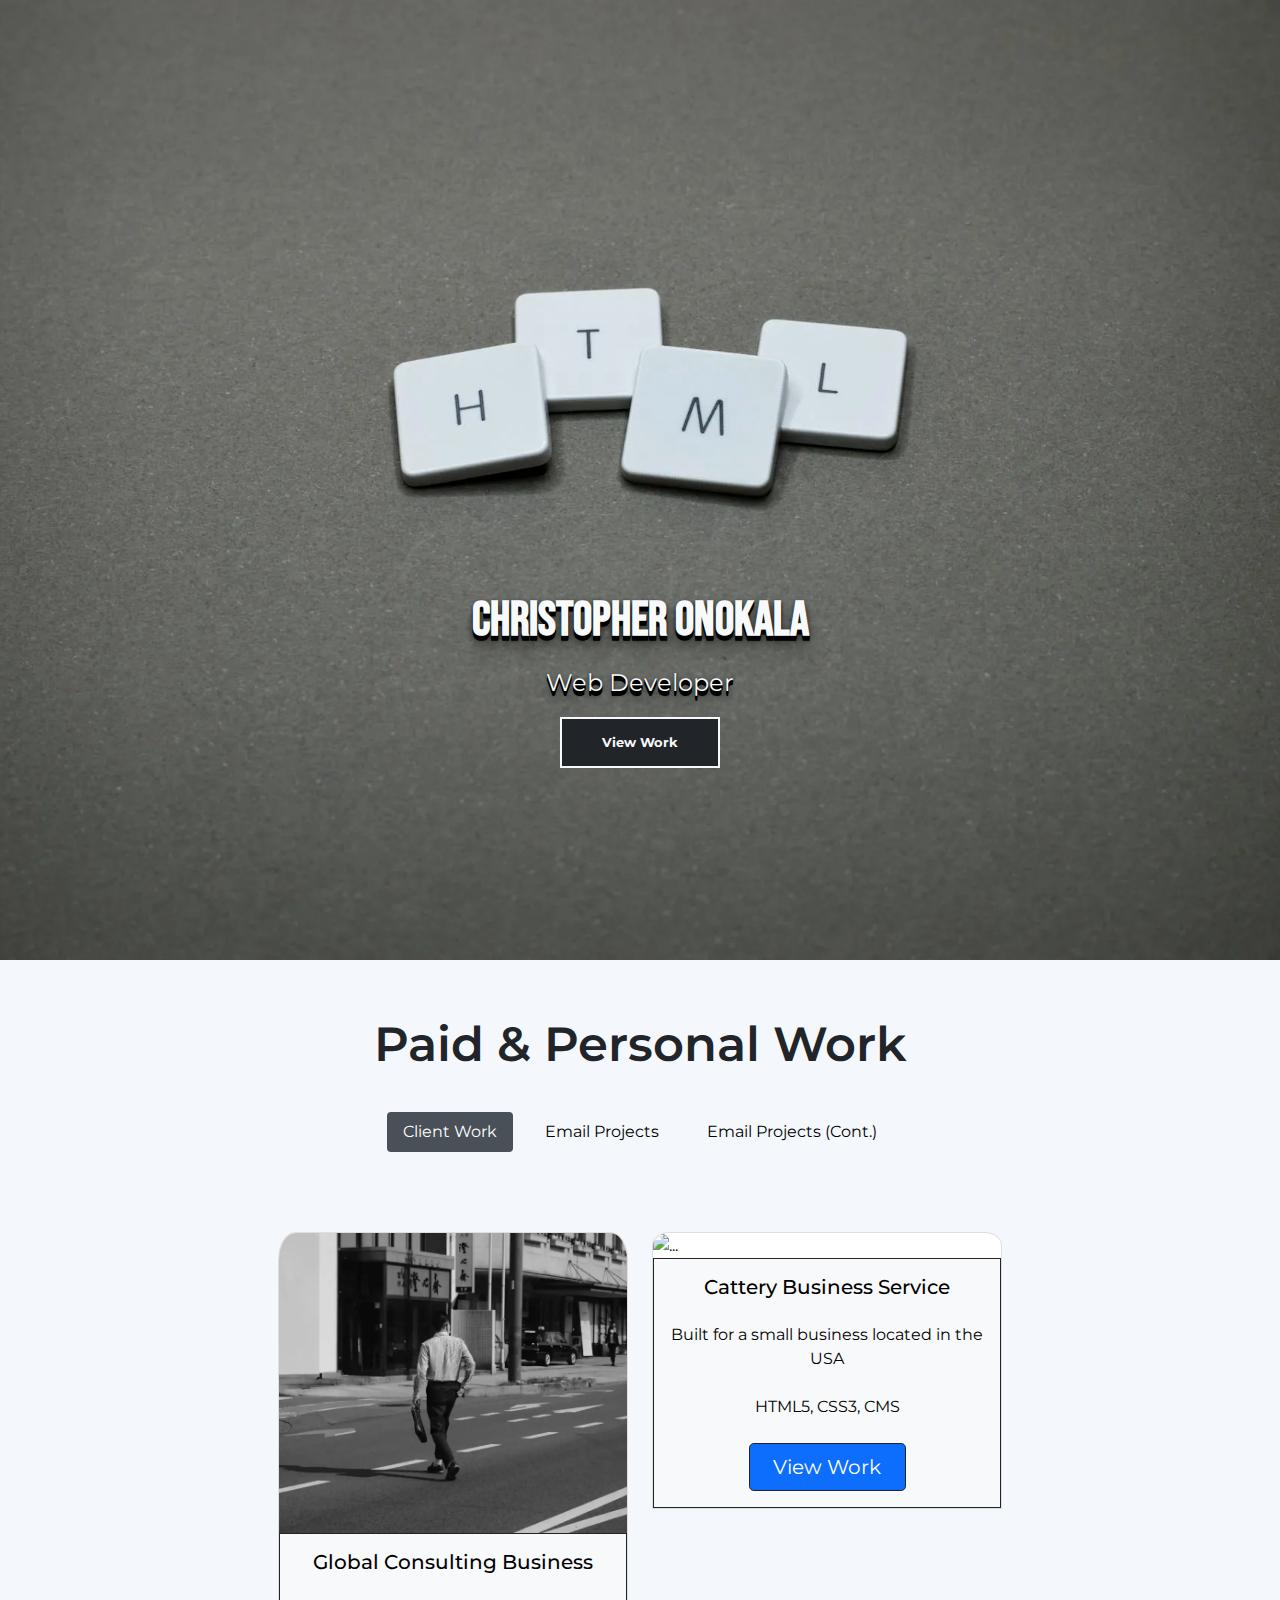
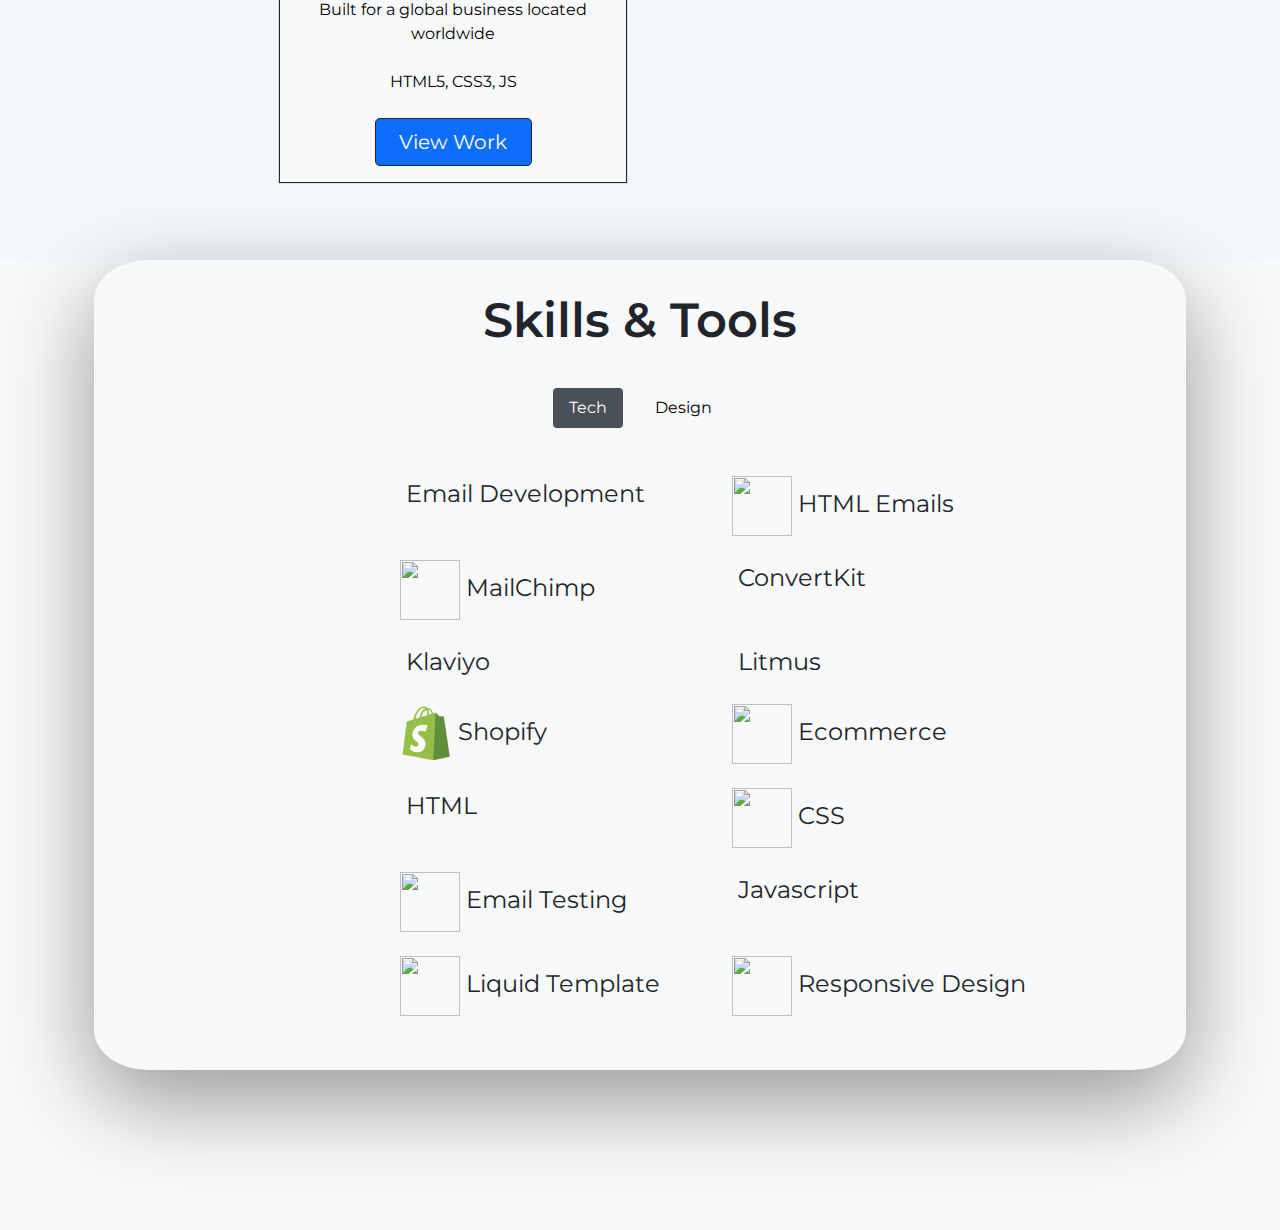
==== commit a10ff096: "layout complete. mobile version is next" ====
--- a/index.html
+++ b/index.html
@@ -10,313 +10,559 @@
     <link href="https://fonts.googleapis.com/css2?family=Bebas+Neue&family=Montserrat:ital,wght@0,100;0,300;0,500;0,700;1,400&display=swap" rel="stylesheet"/>
     <link href="./about.css" rel="stylesheet">
     <link href="./styles.css" rel="stylesheet">
+    <script src="./node_modules/bootstrap/js/dist/bootstrap.js"></script>
 </head>
 <body>
 
+  <!-- ONE IMAGE SECTION START -->
+
+<div class="row  hero1__row">
+  <div class="col-12 col-sm-12 col-md-12 col-lg-12 col-xl-12 col-xxl-12">
+    <div class="hero hero1">
+      <div class="hero1__group1">
+        <div class="hero1__images1  ">
+          <a class="hero1link__image--1" href="./index.html#mission-email">
+            <img
+              src="images/main-img.webp"
+              alt=""
+              class="hero1__img-front1"
+              id="hero1_img-front-id1"
+            />
+
+            <!-- <video
+              autoPlay
+              muted
+              loop
+              src=""
+              class="hero1__video-front1"
+              id="hero1_video-front-id1"></video> -->
+
+            <div class="hero1__content-container1--aligned-center-main">
+              
+              <span  class="hero1__title1-main">Christopher Onokala</span>
+              <span  class="hero1__paragraph1-main">
+                Web Developer
+              </span>
+              <div class="hero1__info1-main">
+                <h1 href="./index.html#mission-email" class="hero1__button1">
+                  View Work
+                </h1>
+              </div>
+              
+            </div>
+            
+          </a>
+        </div>
+      </div>
+    </div>
+  </div>
+</div>
+
+<!-- ONE IMAGE SECTION END -->
+
   
 
-  <div class="row  hero1__row">
-    <a class="hero1link__image--1" href="./index.html#services">
-      <!-- <img
-        src=""
-        alt=""
-        class="hero1__img-front1"
-        id="hero1_img-front-id1"
-      />
-
-      <video
-        autoPlay
-        muted
-        loop
-        src=""
-        class="hero1__video-front1"
-        id="hero1_video-front-id1"></video> -->
-
-      <div class="hero1__content-container1--aligned-center">
-        <span class="hero1__title1">Christopher Onokala</span>
-        <span class="hero1__paragraph1">
-          Web Developer
-        </span>
-        <div class="hero1__info1">
-          <h1 href="./index.html#services" class="hero1__button1">
-            View Work
-          </h1>
-        </div>
-      </div>
-    </a>
-    <!-- <div class="col-12 col-sm-12 col-md-12 col-lg-12 col-xl-12 col-xxl-12">
-      <div class="hero hero1">
-        <div class="hero1__group1">
-          <div class="hero1__images1">
-            
+  
+
+    
+
+
+      <div style="height: 100vh; background-color: #f4f8fc"   id="mission-email" class="hero about mission kr">
+        <!-- <div  class="about__group1-mission " > -->
+          <!-- <div  class="about__content-container1--aligned-center-mission"> -->
+
+      <div  id="mission-title-email" class="about__paragraph1-mission-title-email  ">
+        <span class="work-titles">Paid & Personal Work</span>
+       </div>
+
+      <ul  class="nav nav-pills mb-5 " id="pills-tab" role="tablist">
+        <li class="nav-item   " role="presentation">
+          <button class="nav-link active " id="pills-home-tab" data-bs-toggle="pill" 
+          data-bs-target="#pills-third" type="button" role="tab" aria-controls="pills-third" aria-selected="true">Client Work</button>
+        </li>
+        <li class="nav-item   " role="presentation">
+          <button class="nav-link " id="pills-email-project" data-bs-toggle="pill" 
+          data-bs-target="#pills-second-email" type="button" role="tab" aria-controls="pills-second-email" aria-selected="false">Email Projects</button>
+        </li>
+        <li class="nav-item   " role="presentation">
+          <button class="nav-link " id="pills-email-project-cont" data-bs-toggle="pill" 
+          data-bs-target="#pills-second-email-cont" type="button" role="tab" aria-controls="pills-second-email-cont" aria-selected="false">Email Projects (Cont.)</button>
+        </li>
+        
+      </ul>
+
+
+
+      <div  class="mx-auto tab-content" id="pills-tabContent-pri"  >
+        <div  class="tab-pane fade show active" id="pills-third" role="tabpanel" aria-labelledby="pills-home-tab" tabindex="0">
+          
+          <div id="client-work"   class=" row  about__row mission">
+        
+            <div id="mission-img-col"  class="col-6 col-sm-6 col-md-6 col-lg-6 col-xl-6 col-xxl-6">
+
+              <div id="mission-img" class="hero about mission ">
+                <div class="about__group2-mission ">
+                  <div class="about__images2 mission">
+              <a style="color: black;" href="https://www.jkbmjbm.com" >
+                      <div id="card-main" class="card" style=" border-radius: 5% 5% 0 0;">
+                        <img  id="about_img-front-id2 mission" style="border-radius: 5% 5% 0 0; height: 300px;" src="images/jkbm1.webp" class="card-img-top about__img-front2 mission" alt="..."/>
+                        <div id="card-body" class="card-body" >
+                          <h5 class="card-title mb-4">Global Consulting Business</h5>
+                          <p class="card-text mb-4">Built for a global business located worldwide</p>
+                          <p class="card-text mb-4">HTML5, CSS3, JS </p>
+                          <a href="https://www.jkbmjbm.com" id="button-card" class="btn btn-lg btn-primary btn-outline-dark ">View Work</a>
+                        </div>
+                      </div>
+            </a>
+                  </div>
+                </div>
+              </div>
+            </div>
+    
+            <div id="mission-img-col"  class=" col-6 col-sm-6 col-md-6 col-lg-6 col-xl-6 col-xxl-6  ">
+              <div id="mission-img" class="hero about mission ">
+                <div class="about__group2-mission ">
+                  <div class="about__images2 mission">
+                    <a style="color: black;" href="https://www.eliteluxecattery.com/" >
+                      <div id="card-main" class="card" style=" border-radius: 5% 5% 0 0;">
+                        <img id="about_img-front-id2 mission" style="border-radius: 5% 5% 0 0; height: 300px;" src="images/cattery5.avif" class="card-img-top about__img-front2 mission" alt="..."/>
+                        <div id="card-body" class="card-body" >
+                          <h5 class="card-title mb-4">Cattery Business Service</h5>
+                          <p class="card-text mb-4">Built for a small business located in the USA</p>
+                          <p class="card-text mb-4">HTML5, CSS3, CMS</p>
+                          <a href="https://www.eliteluxecattery.com/" id="button-card" class="btn btn-lg btn-primary btn-outline-dark ">View Work</a>
+                        </div>
+                      </div>
+                    </a>
+                  </div>
+                </div>
+              </div>
+            </div>
+            
+          
           </div>
-        </div>
-      </div>
-    </div> -->
-  </div>
-
-    <div id="services" class=" row  about__row services " >
-        <div class="col-12 col-sm-12 col-md-12 col-lg-12 col-xl-12 col-xxl-12">
-          <div class="about__title1-services">
-            
-              Work Completed for Clients
-            </div>
-            
-            <!-- <div style="display: flex; justify-content: center;" class="about__paragraph1-services-header ">
-              Reach out to us for any inquiries.
-
-            </div>               -->
+
+
+        </div>
+
+
+        <div   class="tab-pane fade" id="pills-second-email" role="tabpanel" aria-labelledby="pills-email-project" tabindex="0">
           
-        </div>
-      </div>
-
-      <div id="client-work" style="background-color: #f4f8fc;"  class=" row  about__row mission">
+          <div  id="email-work"   class=" row email">
         
-        <div id="mission-img-col"  class="col-6 col-sm-6 col-md-6 col-lg-6 col-xl-6 col-xxl-6">
-          <div id="mission-img" class="hero about mission ">
-            <div class="about__group2-mission ">
-              <div class="about__images2 mission">
-                  <div id="card-main" class="card" style=" border-radius: 5% 5% 0 0;">
-                    <img id="about_img-front-id2 mission" style="border-radius: 5% 5% 0 0; height: 400px;" src="images\4.webp" class="card-img-top about__img-front2 mission" alt="..."/>
-                    <div id="card-body" class="card-body" >
-                      <h5 class="card-title">International Consulting Business</h5>
-                      <p class="card-text">Some quick example text.</p>
-                      <a href="https://www.jkbmjbm.com" id="button-card" class="btn btn-lg btn-primary btn-outline-dark ">View Work</a>
-                    </div>
-                  </div>
-              </div>
-            </div>
+            <div  id="mission-img-col"  class="col-6 col-sm-6 col-md-6 col-lg-6 col-xl-6 col-xxl-4">
+              <div  id="mission-img" class="hero about mission ">
+                <div  class="about__group2-mission ">
+                  <div  class="about__images2 mission">
+                    <a style="color: black;" href="./vacation/index.html" >
+                      <div  id="card-main" class="card" style=" border-radius: 5% 5% 0 0;">
+                        <img id="about_img-front-id2 mission" style="border-radius: 5% 5% 0 0; height: 300px;" src="images/vacation.webp" class="card-img-top about__img-front2 mission" alt="..."/>
+                        <div id="card-body" class="card-body" >
+                          <h5 class="card-title mb-4">Vacation Booking Email</h5>
+                          <p class="card-text mb-4">HTML5, CSS3, MJML</p>
+                          <a href="./vacation/index.html" id="button-card" class="btn btn-lg btn-primary btn-outline-dark ">View Work</a>
+                        </div>
+                      </div>
+                    </a>
+                  </div>
+                </div>
+              </div>
+            </div>
+    
+            <div  id="mission-img-col"  class=" col-6 col-sm-6 col-md-6 col-lg-6 col-xl-6 col-xxl-4  ">
+              <div  id="mission-img" class="hero about mission ">
+                <div  class="about__group2-mission ">
+                  <div  class="about__images2 mission">
+                    <a style="color: black;" href="./receipt/index.html" >
+                      <div  id="card-main" class="card" style=" border-radius: 5% 5% 0 0;">
+                        <img id="about_img-front-id2 mission" style="border-radius: 5% 5% 0 0; height: 300px;" src="images/best-buy.webp" class="card-img-top about__img-front2 mission" alt="..."/>
+                        <div id="card-body" class="card-body" >
+                          <h5 class="card-title mb-4">Receipt Email</h5>
+                          
+                          <p class="card-text mb-4">HTML5, CSS3, MJML</p>
+                          
+                          <a href="./receipt/index.html" id="button-card" class="btn btn-lg btn-primary btn-outline-dark ">View Work</a>
+                        </div>
+                      </div>
+                    </a>
+                  </div>
+                </div>
+              </div>
+            </div>
+    
+            <div id="mission-img-col"  class=" col-6 col-sm-6 col-md-6 col-lg-6 col-xl-6 col-xxl-4  ">
+              <div id="mission-img" class="hero about mission ">
+                <div class="about__group2-mission ">
+                  <div class="about__images2 mission">
+                    <a style="color: black;" href="./shopify/index.html" >
+                      <div id="card-main" class="card" style=" border-radius: 5% 5% 0 0;">
+                        <img id="about_img-front-id2 mission" style="border-radius: 5% 5% 0 0; height: 300px;" src="images/shopify-email.webp" class="card-img-top about__img-front2 mission" alt="..."/>
+                        <div id="card-body" class="card-body" >
+                          <h5 class="card-title mb-4">Shopify Email</h5>
+                          <p class="card-text mb-4">HTML5, CSS3, MJML</p>
+                          <a href="./shopify/index.html" id="button-card" class="btn btn-lg btn-primary btn-outline-dark ">View Work</a>
+                        </div>
+                      </div>
+                    </a>
+                  </div>
+                </div>
+              </div>
+            </div>
+ 
           </div>
-        </div>
-
-        <div id="mission-img-col"  class=" col-6 col-sm-6 col-md-6 col-lg-6 col-xl-6 col-xxl-6  ">
-          <div id="mission-img" class="hero about mission ">
-            <div class="about__group2-mission ">
-              <div class="about__images2 mission">
-                  <div id="card-main" class="card" style=" border-radius: 5% 5% 0 0;">
-                    <img id="about_img-front-id2 mission" style="border-radius: 5% 5% 0 0; height: 400px;" src="images\4.webp" class="card-img-top about__img-front2 mission" alt="..."/>
-                    <div id="card-body" class="card-body" >
-                      <h5 class="card-title">Cattery Business Service</h5>
-                      <p class="card-text">Some quick example text.</p>
-                      <a href="https://www.eliteluxecattery.com/" id="button-card" class="btn btn-lg btn-primary btn-outline-dark ">View Work</a>
-                    </div>
-                  </div>
-              </div>
-            </div>
-          </div>
-        </div>
-        
-      
-      </div>
-
-
-      <div id="services" class=" row  about__row services " >
-        <div class=" col-12 col-sm-12 col-md-12 col-lg-12 col-xl-12 col-xxl-12">
-          <div class="about__title1-services">
-            
-              Email Work
-            </div>
-            
-            <!-- <div style="display: flex; justify-content: center;" class="about__paragraph1-services-header ">
-              Reach out to us for any inquiries.
-
-            </div>               -->
+
+           
+        </div>
+
+
+        <div   class="tab-pane fade" id="pills-second-email-cont" role="tabpanel" aria-labelledby="pills-email-project-cont" tabindex="0">
           
-        </div>
-      </div>
-
-      <div id="email-work" style="background-color: #f4f8fc;"  class=" row email">
-        
-        <div id="mission-img-col"  class="col-6 col-sm-6 col-md-6 col-lg-6 col-xl-6 col-xxl-4">
-          <div id="mission-img" class="hero about mission ">
-            <div class="about__group2-mission ">
-              <div class="about__images2 mission">
-                  <div id="card-main" class="card" style=" border-radius: 5% 5% 0 0;">
-                    <img id="about_img-front-id2 mission" style="border-radius: 5% 5% 0 0; height: 400px;" src="images\4.webp" class="card-img-top about__img-front2 mission" alt="..."/>
-                    <div id="card-body" class="card-body" >
-                      <h5 class="card-title">Vacation Booking Email</h5>
-                      <p class="card-text">Some quick example text.</p>
-                      <a href="./vacation/index.html" id="button-card" class="btn btn-lg btn-primary btn-outline-dark ">View Work</a>
-                    </div>
-                  </div>
-              </div>
-            </div>
-          </div>
-        </div>
+          <div  id="email-work-cont"   class=" row email">
 
         <div id="mission-img-col"  class=" col-6 col-sm-6 col-md-6 col-lg-6 col-xl-6 col-xxl-4  ">
           <div id="mission-img" class="hero about mission ">
             <div class="about__group2-mission ">
               <div class="about__images2 mission">
+                <a style="color: black;" href="./newsletter/index.html" >
                   <div id="card-main" class="card" style=" border-radius: 5% 5% 0 0;">
-                    <img id="about_img-front-id2 mission" style="border-radius: 5% 5% 0 0; height: 400px;" src="images\4.webp" class="card-img-top about__img-front2 mission" alt="..."/>
+                    <img id="about_img-front-id2 mission" style="border-radius: 5% 5% 0 0; height: 300px;" src="images/newsletter.webp" class="card-img-top about__img-front2 mission" alt="..."/>
                     <div id="card-body" class="card-body" >
-                      <h5 class="card-title">Receipt Email</h5>
-                      <p class="card-text">Some quick example text to build on the card title.</p>
-                      <a href="./receipt/index.html" id="button-card" class="btn btn-lg btn-primary btn-outline-dark ">View Work</a>
+                      <h5 class="card-title mb-4">Newsletter Email</h5>
+                      <p class="card-text mb-4">HTML5, CSS3, MJML</p>
+                      <a href="./newsletter/index.html" id="button-card" class="btn btn-lg btn-primary btn-outline-dark ">View Work</a>
                     </div>
                   </div>
+                </a>
               </div>
             </div>
           </div>
         </div>
+
+        
+
+        <div id="mission-img-col"  class=" col-6 col-sm-6 col-md-6 col-lg-6 col-xl-6 col-xxl-4 ">
+          <div id="mission-img" class="hero about mission ">
+            <div class="about__group2-mission ">
+              <div class="about__images2 mission">
+                <a style="color: black;" href="./landing-page-first/index.html" >
+                  <div id="card-main" class="card" style=" border-radius: 5% 5% 0 0;">
+                    <img id="about_img-front-id2 mission" style="border-radius: 5% 5% 0 0; height: 300px;" src="images/lp1.webp" class="card-img-top about__img-front2 mission" alt="..."/>
+                    <div id="card-body" class="card-body" >
+                      <h5 class="card-title mb-4">Landing Page Version 1</h5>
+                      <p class="card-text mb-4">HTML5, CSS3, MJML</p>
+                      <a href="./landing-page-first/index.html" id="button-card" class="btn btn-lg btn-primary btn-outline-dark ">View Work</a>
+                    </div>
+                  </div>
+                  </a>
+              </div>
+            </div>
+          </div>
+        </div>
+
 
         <div id="mission-img-col"  class=" col-6 col-sm-6 col-md-6 col-lg-6 col-xl-6 col-xxl-4  ">
           <div id="mission-img" class="hero about mission ">
             <div class="about__group2-mission ">
               <div class="about__images2 mission">
+                <a style="color: black;" href="./landing-page-second/index.html" >
                   <div id="card-main" class="card" style=" border-radius: 5% 5% 0 0;">
-                    <img id="about_img-front-id2 mission" style="border-radius: 5% 5% 0 0; height: 400px;" src="images\4.webp" class="card-img-top about__img-front2 mission" alt="..."/>
+                    <img id="about_img-front-id2 mission" style="border-radius: 5% 5% 0 0; height: 300px;" src="images/lp2.webp" class="card-img-top about__img-front2 mission" alt="..."/>
                     <div id="card-body" class="card-body" >
-                      <h5 class="card-title">Shopify Email</h5>
-                      <p class="card-text">Some quick example text to build on the card title.</p>
-                      <a href="./shopify/index.html" id="button-card" class="btn btn-lg btn-primary btn-outline-dark ">View Work</a>
-                    </div>
-                  </div>
-              </div>
-            </div>
-          </div>
-        </div>
-        
-      
-      
-
-
-      
-        
-        <div id="mission-img-col"  class=" col-6 col-sm-6 col-md-6 col-lg-6 col-xl-6 col-xxl-4  ">
-          <div id="mission-img" class="hero about mission ">
-            <div class="about__group2-mission ">
-              <div class="about__images2 mission">
-                  <div id="card-main" class="card" style=" border-radius: 5% 5% 0 0;">
-                    <img id="about_img-front-id2 mission" style="border-radius: 5% 5% 0 0; height: 400px;" src="images\4.webp" class="card-img-top about__img-front2 mission" alt="..."/>
-                    <div id="card-body" class="card-body" >
-                      <h5 class="card-title">Newsletter Email</h5>
-                      <p class="card-text">Some quick example text.</p>
-                      <a href="./newsletter/index.html" id="button-card" class="btn btn-lg btn-primary btn-outline-dark ">View Work</a>
-                    </div>
-                  </div>
-              </div>
-            </div>
-          </div>
-        </div>
-
-        <div id="mission-img-col"  class=" col-6 col-sm-6 col-md-6 col-lg-6 col-xl-6 col-xxl-4  ">
-          <div id="mission-img" class="hero about mission ">
-            <div class="about__group2-mission ">
-              <div class="about__images2 mission">
-                  <div id="card-main" class="card" style=" border-radius: 5% 5% 0 0;">
-                    <img id="about_img-front-id2 mission" style="border-radius: 5% 5% 0 0; height: 400px;" src="images\4.webp" class="card-img-top about__img-front2 mission" alt="..."/>
-                    <div id="card-body" class="card-body" >
-                      <h5 class="card-title">Landing Page Version 1</h5>
-                      <p class="card-text">Some quick example text to build on the card title.</p>
-                      <a href="./landing-page-first/index.html" id="button-card" class="btn btn-lg btn-primary btn-outline-dark ">View Work</a>
-                    </div>
-                  </div>
-              </div>
-            </div>
-          </div>
-        </div>
-
-        <div id="mission-img-col"  class=" col-6 col-sm-6 col-md-6 col-lg-6 col-xl-6 col-xxl-4  ">
-          <div id="mission-img" class="hero about mission ">
-            <div class="about__group2-mission ">
-              <div class="about__images2 mission">
-                  <div id="card-main" class="card" style=" border-radius: 5% 5% 0 0;">
-                    <img id="about_img-front-id2 mission" style="border-radius: 5% 5% 0 0; height: 400px;" src="images\4.webp" class="card-img-top about__img-front2 mission" alt="..."/>
-                    <div id="card-body" class="card-body" >
-                      <h5 class="card-title">Landing Page Version 2</h5>
-                      <p class="card-text">Some quick example text to build on the card title.</p>
+                      <h5 class="card-title mb-4">Landing Page Version 2</h5>
+                      <p class="card-text mb-4">HTML5, CSS3, MJML</p>
                       <a href="./landing-page-second/index.html" id="button-card" class="btn btn-lg btn-primary btn-outline-dark ">View Work</a>
                     </div>
                   </div>
+                  </a>
               </div>
             </div>
           </div>
         </div>
+
+      </div>
+    </div>
         
       </div>
-
-      <div id="services" class=" row  about__row services " >
-        <div class="col-12 col-sm-12 col-md-12 col-lg-12 col-xl-12 col-xxl-12">
-          <div class="about__title1-services">
-            
-              Web Developer
-            </div>
-            
-            <!-- <div style="display: flex; justify-content: center;" class="about__paragraph1-services-header ">
-              Reach out to us for any inquiries.
-
-            </div>               -->
+    <!-- </div> -->
+  <!-- </div> -->
+</div>
+
+      
+
+
+<!-- NEXT SECTION -->
+
+
+      <div id="our-mission-en"   class=" row  about__row mission ">
+        <div id="mission-email-column" class="mx-auto col-12 col-sm-12 col-md-12 col-lg-12 col-xl-12 col-xxl-12 p-0  ">
+          <div id="figure-container"  class="container col-12 col-sm-12 col-md-12 col-lg-12 col-xl-12 col-xxl-12  " >
+            <div id="figure-div" class="  col-12 col-sm-12 col-md-12 col-lg-12 col-xl-12 col-xxl-12">
+                <figure id="figure-section" class="figure col-12 col-sm-12 col-md-12 col-lg-12 col-xl-12 col-xxl-12">
+                    
+
+
+
+
+                      <div id="mission-email" class="hero about mission kr">
+                        <div class="about__group1-mission " >
+                          <!-- <div  class="about__content-container1--aligned-center-mission"> -->
+                  
+                            <div id="mission-title-email-skills" class="about__paragraph1-mission-title-email  ">
+                              <span>Skills & Tools</span>
+                             </div>
+                                  <!-- nav-link active -->
+                             <ul class="nav nav-pills mb-5 mx-auto   " id="pills-tab" role="tablist">
+                              <li class="nav-item " role="presentation">
+                                <button class="nav-link active " id="pills-home-tab" data-bs-toggle="pill" 
+                                data-bs-target="#pills-first" type="button" role="tab" aria-controls="pills-first" aria-selected="true">Tech</button>
+                              </li>
+                              <li class="nav-item  " role="presentation">
+                                <button class="nav-link " id="pills-profile-tab" data-bs-toggle="pill" 
+                                data-bs-target="#pills-second" type="button" role="tab" aria-controls="pills-second" aria-selected="false">Design</button>
+                              </li>
+                              
+                            </ul>
+                            <div class=" tab-content" id="pills-tabContent"  >
+                              <div class="tab-pane fade show active" id="pills-first" role="tabpanel" aria-labelledby="pills-home-tab" tabindex="0">
+                                
+                                <div class="row">
+                                  <div  class="ms-auto col-6 col-sm-6 col-md-6 col-lg-5 col-xl-5 col-xxl-5 ">
+                                    <div id="mission-email-para" class="about__paragraph1-mission-para-email ">
+                                      <div>
+                                        <img src="./images/email-60.png"  alt=""/>
+                                        <span>Email Development</span>
+                                      </div>
+                                     </div>
+                                     <br>
+                                  </div>
+                                  
+                                  <div  class="me-auto col-6 col-sm-6 col-md-6 col-lg-5 col-xl-5 col-xxl-5 ">
+                                   <div id="mission-email-para" class="about__paragraph1-mission-para-email ">
+                                    <div>
+                                      <img style="width: 60px; height: 60px;" src="./images/mjml-icon.svg"  alt=""/>
+                                      <span>HTML Emails</span>
+                                    </div>
+                                   </div>
+                                   <br>
+                                </div>
+                                </div>
+            
+                                
+                                
+                                <div class="row ">
+                                  <div  class="ms-auto col-6 col-sm-6 col-md-6 col-lg-5 col-xl-5 col-xxl-5 ">
+                                    <div id="mission-email-para" class="about__paragraph1-mission-para-email ">
+                                      <div>
+                                        <img style="width: 60px; height: 60px;" src="./images/mailchimp.svg"  alt=""/>
+                                        <span>MailChimp</span>
+                                      </div>
+                                     </div>
+                                     <br>
+                                  </div>
+                                  
+                                  <div  class="me-auto col-6 col-sm-6 col-md-6 col-lg-5 col-xl-5 col-xxl-5 ">
+                                   <div id="mission-email-para" class="about__paragraph1-mission-para-email ">
+                                    <div>
+                                      <img src="./images/convertkit.png"  alt=""/>
+                                      <span>ConvertKit</span>
+                                    </div>
+                                   </div>
+                                   <br>
+                                </div>
+                                </div>
+                                 
+            
+                                <div class="row ">
+                                  <div  class="ms-auto col-6 col-sm-6 col-md-6 col-lg-5 col-xl-5 col-xxl-5 ">
+                                    <div id="mission-email-para" class="about__paragraph1-mission-para-email ">
+                                      <div>
+                                        <img src="./images/klaviyo.png"  alt=""/>
+                                        <span>Klaviyo</span>
+                                      </div>
+                                     </div>
+                                     <br>
+                                  </div>
+                                  
+                                  <div  class="me-auto col-6 col-sm-6 col-md-6 col-lg-5 col-xl-5 col-xxl-5 ">
+                                   <div id="mission-email-para" class="about__paragraph1-mission-para-email ">
+                                    <div>
+                                      <img src="./images/litmus.png"  alt=""/>
+                                      <span>Litmus</span>
+                                    </div>
+                                   </div>
+                                   <br>
+                                </div>
+                                </div>
+                  
+                                <div class="row ">
+                                  <div  class="ms-auto col-6 col-sm-6 col-md-6 col-lg-5 col-xl-5 col-xxl-5 ">
+                                    <div id="mission-email-para" class="about__paragraph1-mission-para-email ">
+                                      <div>
+                                        <img src="./images/shopify.png"  alt=""/>
+                                        <span>Shopify</span>
+                                      </div>
+                                     </div>
+                                     <br>
+                                  </div>
+                                  
+                                  <div  class="me-auto col-6 col-sm-6 col-md-6 col-lg-5 col-xl-5 col-xxl-5 ">
+                                   <div id="mission-email-para" class="about__paragraph1-mission-para-email ">
+                                    <div>
+                                      <img src="./images/cart.svg" style="width: 60px; height: 60px;" alt=""/>
+                                      <span>Ecommerce</span>
+                                    </div>
+                                   </div>
+                                   <br>
+                                </div>
+                                </div>
+            
+                                <div class="row ">
+                                  <div  class="ms-auto col-6 col-sm-6 col-md-6 col-lg-5 col-xl-5 col-xxl-5 ">
+                                    <div id="mission-email-para" class="about__paragraph1-mission-para-email ">
+                                      <div>
+                                        <img src="./images/html.png"  alt=""/>
+                                        <span>HTML</span>
+                                      </div>
+                                     </div>
+                                     <br>
+                                  </div>
+                                  
+                                  <div  class="me-auto col-6 col-sm-6 col-md-6 col-lg-5 col-xl-5 col-xxl-5 ">
+                                   <div id="mission-email-para" class="about__paragraph1-mission-para-email ">
+                                    <div>
+                                      <img style="width: 60px; height: 60px;" src="./images/css.svg"  alt=""/>
+                                      <span>CSS</span>
+                                    </div>
+                                   </div>
+                                   <br>
+                                </div>
+                                </div>
+            
+                                <div class="row ">
+                                  <div  class="ms-auto col-6 col-sm-6 col-md-6 col-lg-5 col-xl-5 col-xxl-5 ">
+                                    <div id="mission-email-para" class="about__paragraph1-mission-para-email ">
+                                      <div>
+                                        <img style="width: 60px; height: 60px;" src="./images/code.svg"  alt=""/>
+                                        <span>Email Testing</span>
+                                      </div>
+                                     </div>
+                                     <br>
+                                  </div>
+                                  
+                                  <div  class="me-auto col-6 col-sm-6 col-md-6 col-lg-5 col-xl-5 col-xxl-5 ">
+                                   <div id="mission-email-para" class="about__paragraph1-mission-para-email ">
+                                    <div>
+                                      <img src="./images/JS.png"  alt=""/>
+                                      <span>Javascript</span>
+                                    </div>
+                                   </div>
+                                   <br>
+                                </div>
+                                </div>
+            
+                                 
+                                <div class="row ">
+                                  <div  class="ms-auto col-6 col-sm-6 col-md-6 col-lg-5 col-xl-5 col-xxl-5 ">
+                                    <div id="mission-email-para" class="about__paragraph1-mission-para-email ">
+                                      <div>
+                                        <img style="width: 60px; height: 60px;" src="./images/liquid-markup.png"  alt=""/>
+                                        <span>Liquid Template</span>
+                                      </div>
+                                     </div>
+                                     <br>
+                                  </div>
+                                  
+                                  <div  class="me-auto col-6 col-sm-6 col-md-6 col-lg-5 col-xl-5 col-xxl-5 ">
+                                   <div id="mission-email-para" class="about__paragraph1-mission-para-email ">
+                                    <div>
+                                      <img style="width: 60px; height: 60px;" src="./images/responsive.svg"  alt=""/>
+                                      <span>Responsive Design</span>
+                                    </div>
+                                   </div>
+                                   <br>
+                                </div>
+                                </div>
+            
+                                 
+            
+                                
+                  
+                              </div>
+            
+            
+                              <div  class="tab-pane fade" id="pills-second" role="tabpanel" aria-labelledby="pills-profile-tab" tabindex="0">
+                                
+                                <div class="row ">
+                                  <div  class="ms-auto col-6 col-sm-6 col-md-6 col-lg-5 col-xl-5 col-xxl-5 ">
+                                    <div id="mission-email-para" class="about__paragraph1-mission-para-email ">
+                                      <div>
+                                        <img src="./images/photoshop.png"  alt=""/>
+                                        <span>Photoshop</span>
+                                      </div>
+                                     </div>
+                                     <br>
+                                  </div>
+                                  
+                                  <div  class="me-auto col-6 col-sm-6 col-md-6 col-lg-5 col-xl-5 col-xxl-5 ">
+                                   <div id="mission-email-para" class="about__paragraph1-mission-para-email ">
+                                    <div>
+                                      <img src="./images/canva.png"  alt=""/>
+                                      <span>Canva</span>
+                                    </div>
+                                   </div>
+                                   <br>
+                                </div>
+                                </div>
+                  
+                                 
+                              </div>
+                              
+                            </div>
+                              
+                  
+                          <!-- </div> -->
+                        </div>
+                      </div>
+
+
+
+
+                    
+                   
+                </figure>
+            </div>
+        </div>
           
         </div>
       </div>
 
+      
+
+
+
+
+
+
+
+
+
+
+
+<!-- 
       <div id="figure-container"  class="container col-12 col-sm-12 col-md-12 col-lg-12 col-xl-12 col-xxl-12  mb-5" >
-        
             <div id="figure-div" class="  col-12 col-sm-12 col-md-12 col-lg-12 col-xl-12 col-xxl-12">
-              
-              
-              <div class="row">
-
                 <figure id="figure-section" class="figure col-12 col-sm-12 col-md-12 col-lg-12 col-xl-12 col-xxl-12">
-
-                  <div id="skills-section" class="col-12 col-sm-12 col-md-6 col-lg-6 col-xl-6 col-xxl-6">
-                    <div>
-                      <img src="./images/shopify.png"  alt=""/>
-                      <span> Email Development </span>
+                    <div id="skills-section" class="col-12 col-sm-12 col-md-6 col-lg-6 col-xl-6 col-xxl-6">
+
+                    
                     </div>
-                    <span>HTML Emails</span>
-              <span>MailChimp</span>
-              <span>ConvertKit</span>
-              <span>Klaviyo</span>
-              <span>Litmus</span>
-              <span>Shopify</span>
-              <span>Ecommerce</span>
-              <span>CMS</span>
-              <span>CRM Integration</span>
-              <span>Email Testing</span>
-              <span>Javascript</span>
-              <span>Liquid</span>
-              <span>Responsive Design</span>
-              <span>Photoshop</span>
-              <span>Canva</span>
-                    
-                      </div>
                 </figure>
-
-              </div>
-
-
-              <div class="row">
-
-                <figure id="figure-section" class="figure col-12 col-sm-12 col-md-12 col-lg-12 col-xl-12 col-xxl-12">
-
-                  <div id="skills-section" class="col-12 col-sm-12 col-md-6 col-lg-6 col-xl-6 col-xxl-6">
-                    <div>
-                      <img src="./images/shopify.png"  alt=""/>
-                      <span> Email Development </span>
-                    </div>
-                    <div>
-                      <img src="./images/shopify.png"  alt=""/>
-                      <span> Email Development </span>
-                    </div>
-                      </div>
-                </figure>
-
-              </div>
-              
-             
-
-            </div>
-        
-      
-            </div>
-
-
-
-
-      </div>
+            </div>
+        </div> -->
+
+
+
+
 
        <!-- <span>HTML Emails</span>
               <span>MailChimp</span>
--- a/about.css
+++ b/about.css
@@ -1,5 +1,219 @@
+
+
+
 /* body {
 background-color: white !important;
+} */
+
+/* .row.hero1__row {
+  margin-bottom: 5rem;
+} */
+
+#hero1_img-front-id1 {
+  height: 60rem;
+  object-fit: cover;
+  position: relative;
+}
+
+.hero1__paragraph1-main {
+  color: var(--light);
+  margin-bottom: 1rem;
+  width: 15rem;
+  font-size: 1.5rem;
+  text-shadow: 0 1px 0 #000000, 
+               0 2px 0 #000000,
+               0 3px 0 #000000,
+               0 4px 0 #000000,
+               0 5px 0 #000000,
+               0 6px 1px rgba(0,0,0,.1),
+0 0 5px rgba(0,0,0,.1),
+0 1px 3px rgba(0,0,0,.3),
+0 3px 5px rgba(0,0,0,.2),
+0 5px 10px rgba(0,0,0,.25),
+0 10px 10px rgba(0,0,0,.2),
+0 20px 20px rgba(0,0,0,.15);
+}
+
+.hero1__title1-main {
+  width: 25rem;
+  font-size: 3rem;
+  font-family: "Bebas Neue", "cursive";
+  color: var(--light);
+  font-weight: 600;
+  margin-bottom: 0.5rem;
+  text-shadow: 0 1px 0 #000000, 
+               0 2px 0 #000000,
+               0 3px 0 #000000,
+               0 4px 0 #000000,
+               0 5px 0 #000000,
+               0 6px 1px rgba(0,0,0,.1),
+0 0 5px rgba(0,0,0,.1),
+0 1px 3px rgba(0,0,0,.3),
+0 3px 5px rgba(0,0,0,.2),
+0 5px 10px rgba(0,0,0,.25),
+0 10px 10px rgba(0,0,0,.2),
+0 20px 20px rgba(0,0,0,.15);
+               /* 0 6px 1px rgb(198, 197, 197),
+0 0 5px rgba(198, 197, 197),
+0 1px 3px rgba(198, 197, 197),
+0 3px 5px rgb(198, 197, 197),
+0 5px 10px rgb(198, 197, 197),
+0 10px 10px rgb(198, 197, 197),
+0 20px 20px rgb(198, 197, 197); */
+               
+}
+
+/* 0 6px 1px rgba(0,0,0,.1),
+0 0 5px rgba(0,0,0,.1),
+0 1px 3px rgba(0,0,0,.3),
+0 3px 5px rgba(0,0,0,.2),
+0 5px 10px rgba(0,0,0,.25),
+0 10px 10px rgba(0,0,0,.2),
+0 20px 20px rgba(0,0,0,.15); */
+
+/* .hero1__images1-main {
+  height: 100%;
+  max-width: 100%;
+  width: 100%;
+  position: relative;
+  -o-object-position: center;
+     object-position: center;
+} */
+
+.work-titles {
+  margin-top: 3rem;
+}
+
+.hero1__content-container1--aligned-center-main {
+  position: absolute;
+  /* top: 0; */
+  left: 0;
+  top: 65%;
+  /* top: 40%; */
+  /* bottom: 50%; */
+  max-width: 100%;
+  width: 100%;
+  /* height: 80%; */
+  /* height: 480px; */
+  height: auto;
+  align-items: center;
+  justify-content: center;
+  flex-direction: column;
+  display: flex;
+  /* padding: 3rem 1rem; */
+  text-align: center;
+}
+
+.hero1__info1-main {
+  max-width: 25rem;
+  width: 15rem;
+  display: flex;
+  flex-direction: center;
+  justify-content: center;
+}
+
+.hero1__button1-main {
+  padding: 1rem 2rem;
+  text-align: center;
+  width: 10rem;
+  text-decoration: none;
+  cursor: pointer;
+  font-weight: 700;
+  border: 2px double var(--light);
+  color: var(--light);
+  background-color: var(--dark);
+  font-size: 0.8rem;
+  transition: all 0.3s ease-in-out;
+  opacity: 1;
+}
+.hero1__button1-main:hover {
+  background: var(--light);
+  color: var(--dark);
+  border: 2px double var(--dark);
+  opacity: 1;
+}
+
+
+.nav-pills .nav-link.active {
+  background-color: var(--gray-700) !important;
+  color: white !important;
+}
+
+.nav-link {
+  color: black !important;
+  /* border: 1px solid black !important; */
+}
+
+.nav-pills:hover .nav-link.active:hover {
+  background: var(--light) !important;
+  color: var(--dark) !important;
+ 
+}
+
+.nav-link:hover {
+  /* background: var(--gray-700) !important; */
+  color: var(--red) !important;
+}
+
+#pills-home-tab:hover, #pills-profile-tab:hover, #pills-email-project-cont:hover, #pills-email-project:hover {
+  background: var(--gray-700) !important;
+  color: var(--light) !important;
+}
+
+#pills-home-tab, #pills-profile-tab, #pills-email-project-cont, #pills-email-project {
+  font-size: 1rem;
+}
+
+#pills-tabContent {
+  height: 10rem;
+  margin: 0 5rem 0 15rem;
+  /* display: flex; */
+  /* justify-content: center; */
+  /* text-align: center; */
+  /* min-width: 100%; */
+}
+
+#pills-tabContent-pri {
+  height: 1rem;
+  margin: 0 5rem 0 15rem;
+  display: flex;
+  justify-content: center;
+  /* display: flex; */
+  /* justify-content: center; */
+  /* text-align: center; */
+  /* min-width: 100%; */
+}
+
+#pills-tab {
+  justify-content: center;
+  
+}
+
+.nav-item {
+  padding: 0 0.5rem;
+}
+
+/* .tab-content {
+  display: flex;
+  justify-content: center;
+} */
+
+
+
+/* #mission-email.hero.about.mission.kr {
+  height: 150vh;
+} */
+
+/* #pills-second-email {
+ height: 150vh;
+} */
+
+/* #mission-email #pills-second-email.tab-pane.fade.active.show {
+  height: 125vh;
+} */
+
+/* #pills-third {
+  height: 100vh;
 } */
 
 #nav1BrandImg {
@@ -382,6 +596,7 @@
 .hero.about.mission {
   height: 50vh;
   max-width: 100%;
+  /* pa-top: 5rem; */
   
   /* background-color: aquamarine; */
   
@@ -435,6 +650,9 @@
   
 }
 
+#mission-title-email-skills {
+  margin-top: 2rem;
+}
 
 
 .about__paragraph1-mission-title-email {
@@ -460,13 +678,15 @@
   /* margin-bottom: 20rem; */
 /* text-align: center; */
   /* // width: 15rem; */
-/* width: 100%; */
+width: 100%;
   font-size: 1.5rem;
   display: flex;
-  justify-content: center;
-  text-align: center;
-  
-}
+  justify-content: flex-start;
+  /* text-align: center; */
+  
+}
+
+
 
 .about__paragraph1-mission-header {
   /* justify-content: flex-start; */
@@ -539,15 +759,24 @@
 }
 
 .row.about__row.mission {
-  height: 80vh;
-  max-width: 100vw;
+  /* height: 90vh; */
+  /* max-width: 100vw; */
   /* padding: 0 5rem; */
-  flex-direction: row;
-  display: flex;
-  background-color: #f4f8fc; 
+  /* flex-direction: row; */
+  /* display: flex; */
+  /* margin-bottom: 10rem; */
   /* background-size:cover;
   background-repeat:no-repeat;    */
   
+}
+
+#mission-email-column {
+  height: 90vh;
+  display: flex;
+  flex-direction: row;
+  margin-bottom: 10rem;
+  /* background-color: #f4f8fc;  */
+
 }
 
 .row.email {
@@ -781,7 +1010,7 @@
 
 /* FIGURE SECTION START */
 #figure-container {
-  height: 75vh; 
+  /* height: auto;  */
   display: flex;
   /* flex-direction: column; */
   width: 100%;
@@ -827,9 +1056,7 @@
 }
 /* FIGURE SECTION END */
 
-.row.hero1__row {
-  height: 50vh;
-}
+
 
 /* .hero1__row {
   height: auto;
@@ -953,6 +1180,8 @@
 .hero1__content-container1--aligned-right .hero1__info1 {
   justify-content: center;
 }
+
+
 
 .hero1__content-container1--aligned-center {
   /* position: absolute; */
--- a/styles.css
+++ b/styles.css
@@ -0,0 +1,20124 @@
+@charset "UTF-8";
+* {
+  box-sizing: border-box;
+}
+
+@import "../node_modules/bootstrap/scss/bootstrap";
+@import "../node_modules/bootstrap/dist/css/bootstrap.css";
+@import "./bootstrap/scss/bootstrap.scss";
+
+
+html, body, div, span, applet, object, iframe,
+h1, h2, h3, h4, h5, h6, p, blockquote, pre,
+a, abbr, acronym, address, big, cite, code,
+del, dfn, em, img, ins, kbd, q, s, samp,
+small, strike, strong, sub, sup, tt, var,
+b, u, i, center,
+dl, dt, dd, ol, ul, li,
+fieldset, form, label, legend,
+table, caption, tbody, tfoot, thead, tr, th, td,
+article, aside, canvas, details, embed,
+figure, figcaption, footer, header, hgroup,
+menu, nav, output, ruby, section, summary,
+time, mark, audio, video {
+  margin: 0;
+  padding: 0;
+  border: 0;
+  font-size: 100%;
+  font-family: "Montserrat", sans-serif;
+  vertical-align: baseline;
+}
+
+/* HTML5 display-role reset for older browsers */
+article, aside, details, figcaption, figure,
+footer, header, hgroup, menu, nav, section {
+  display: block;
+}
+
+body {
+  line-height: 1;
+  scrollbar-gutter: stable both-edges;
+}
+
+ol, ul {
+  list-style: none;
+}
+
+blockquote, q {
+  quotes: none;
+}
+
+blockquote:before, blockquote:after,
+q:before, q:after {
+  content: "";
+  content: none;
+}
+
+table {
+  border-collapse: collapse;
+  border-spacing: 0;
+}
+
+a {
+  outline: none;
+  text-decoration: none;
+}
+
+a:link {
+  outline: none;
+  text-decoration: none;
+}
+
+a:visited {
+  outline: none;
+  text-decoration: none;
+}
+
+a:focus {
+  outline: none;
+  text-decoration: none;
+}
+
+a:hover {
+  outline: none;
+  text-decoration: none;
+}
+
+a:active {
+  outline: none;
+  text-decoration: none;
+  color: black;
+}
+
+/* .list-group.columns2 {
+  transition: all 0.2s linear;
+  visibility: hidden;
+  opacity: 0;
+  min-width: 36rem;
+  background-color: var(--light);
+  background-clip: padding-box;
+  border: 1px solid rgba(33, 37, 41, 0.15);
+  border-radius: 0.25rem;
+  padding-top: 0.5rem;
+  padding-bottom: 0.5rem;
+}
+
+.list-group.columns3 {
+  transition: all 0.2s linear;
+  visibility: hidden;
+  opacity: 0;
+  min-width: 48rem;
+  background-color: var(--light);
+  background-clip: padding-box;
+  border: 1px solid rgba(33, 37, 41, 0.15);
+  border-radius: 0.25rem;
+  padding-top: 0.5rem;
+  padding-bottom: 0.5rem;
+}
+
+.list-group.columns4 {
+  transition: all 0.2s linear;
+  visibility: hidden;
+  opacity: 0;
+  width: 62rem;
+  background-color: var(--light);
+  background-clip: padding-box;
+  border: 1px solid rgba(33, 37, 41, 0.15);
+  border-radius: 0.25rem;
+  padding-top: 0.5rem;
+  padding-bottom: 0.5rem;
+}
+
+.list-group.columns5 {
+  transition: all 0.2s linear;
+  visibility: hidden;
+  opacity: 0;
+  width: 71rem;
+  min-width: 60rem;
+  background-color: var(--light);
+  background-clip: padding-box;
+  border: 1px solid rgba(33, 37, 41, 0.15);
+  border-radius: 0.25rem;
+  padding-top: 0.5rem;
+  padding-bottom: 0.5rem;
+}
+
+.dropdown-menu.columns2 {
+  transition: all 0.5s ease-in-out;
+  visibility: visible;
+  opacity: 1;
+  min-width: 36rem;
+  background-color: var(--light);
+  background-clip: padding-box;
+  border: 1px solid rgba(33, 37, 41, 0.15);
+  border-radius: 0.25rem;
+  padding-top: 0.5rem;
+  padding-bottom: 0.5rem;
+}
+
+.multi-column-dropdown--2 {
+  text-align: center;
+}
+
+#dropTitle2 {
+  border: none;
+  height: 2rem;
+  font-weight: 700;
+  font-size: 13px;
+  color: var(--dark);
+  line-height: 1rem;
+  overflow: visible;
+  white-space: nowrap;
+  text-align: center;
+}
+
+#dropTitleMedia2 {
+  border: none;
+  height: 2rem;
+  font-weight: 700;
+  font-size: 13px;
+  color: var(--dark);
+  line-height: 1rem;
+  overflow: visible;
+  white-space: nowrap;
+  text-align: center;
+}
+
+#dropItem2 {
+  background: transparent;
+  border: none;
+  color: var(--dark);
+  font-size: 0.8rem;
+  margin-top: 0.3rem;
+  padding: 0.5rem, 1rem;
+  overflow: visible;
+  white-space: nowrap;
+}
+#dropItem2:hover {
+  color: var(--red);
+}
+
+.multi-list-group--2 {
+  text-align: center;
+}
+
+#listTitle2 {
+  border: none;
+  height: 2rem;
+  font-weight: 700;
+  font-size: 13px;
+  color: var(--dark);
+  line-height: 1rem;
+  overflow: visible;
+  white-space: nowrap;
+  text-align: center;
+}
+
+#listTitleMedia2 {
+  border: none;
+  height: 2rem;
+  font-weight: 700;
+  font-size: 13px;
+  color: var(--dark);
+  line-height: 1rem;
+  overflow: visible;
+  white-space: nowrap;
+  text-align: center;
+}
+
+#listItem2 {
+  background: transparent;
+  border: none;
+  color: var(--dark);
+  font-size: 0.8rem;
+  margin-top: 0.3rem;
+  padding: 0.5rem, 1rem;
+  overflow: visible;
+  white-space: nowrap;
+}
+#listItem2:hover {
+  color: var(--red);
+}
+
+#header1MediaInfo2:hover {
+  color: var(--red);
+}
+
+#listTitle3 {
+  border: none;
+  height: 2rem;
+  font-weight: 700;
+  font-size: 13px;
+  color: var(--dark);
+  line-height: 1rem;
+  overflow: visible;
+  white-space: nowrap;
+  text-align: start;
+}
+
+#listTitleMedia3 {
+  border: none;
+  height: 2rem;
+  font-weight: 700;
+  font-size: 13px;
+  color: var(--dark);
+  line-height: 1rem;
+  overflow: visible;
+  white-space: nowrap;
+  text-align: center;
+}
+
+#listItem3 {
+  background: transparent;
+  border: none;
+  color: var(--dark);
+  font-size: 0.8rem;
+  margin-top: 0.3rem;
+  padding: 0.5rem, 1rem;
+  text-align: start;
+  overflow: visible;
+  white-space: nowrap;
+}
+#listItem3:hover {
+  color: var(--red);
+}
+
+#header1MediaInfo3:hover {
+  color: var(--red);
+}
+
+.dropdown-menu.columns3 {
+  transition: all 0.5s ease-in-out;
+  visibility: visible;
+  opacity: 1;
+  min-width: 48rem;
+  background-color: var(--light);
+  background-clip: padding-box;
+  border: 1px solid rgba(33, 37, 41, 0.15);
+  border-radius: 0.25rem;
+  padding-top: 0.5rem;
+  padding-bottom: 0.5rem;
+}
+
+.multi-column-dropdown--3 {
+  text-align: center;
+}
+
+#dropTitle3 {
+  border: none;
+  height: 2rem;
+  font-weight: 700;
+  font-size: 13px;
+  color: var(--dark);
+  line-height: 1rem;
+  overflow: visible;
+  white-space: nowrap;
+  text-align: start;
+}
+
+#dropItem3 {
+  background: transparent;
+  border: none;
+  color: var(--dark);
+  font-size: 0.8rem;
+  text-align: start;
+  margin-top: 0.3rem;
+  padding: 0.5rem, 1rem;
+  overflow: visible;
+  white-space: nowrap;
+}
+#dropItem3:hover {
+  color: var(--red);
+}
+
+#dropTitleMedia3 {
+  border: none;
+  height: 2rem;
+  font-weight: 700;
+  font-size: 13px;
+  color: var(--dark);
+  line-height: 1rem;
+  overflow: visible;
+  white-space: nowrap;
+  text-align: center;
+}
+
+#listTitle4 {
+  border: none;
+  height: 2rem;
+  font-weight: 700;
+  font-size: 13px;
+  color: var(--dark);
+  line-height: 1rem;
+  overflow: visible;
+  white-space: nowrap;
+  text-align: start;
+}
+
+#listTitleMedia4 {
+  border: none;
+  height: 2rem;
+  font-weight: 700;
+  font-size: 13px;
+  color: var(--dark);
+  line-height: 1rem;
+  overflow: visible;
+  white-space: nowrap;
+  text-align: center;
+}
+
+#listItem4 {
+  background: transparent;
+  border: none;
+  color: var(--dark);
+  font-size: 0.8rem;
+  margin-top: 0.3rem;
+  padding: 0.5rem, 1rem;
+  overflow: visible;
+  white-space: nowrap;
+}
+#listItem4:hover {
+  color: var(--red);
+}
+
+#header1MediaInfo4:hover {
+  color: var(--red);
+}
+
+.dropdown-menu.columns4 {
+  transition: all 0.5s ease-in-out;
+  visibility: visible;
+  opacity: 1;
+  min-width: 48rem;
+  background-color: var(--light);
+  background-clip: padding-box;
+  border: 1px solid rgba(33, 37, 41, 0.15);
+  border-radius: 0.25rem;
+  padding-top: 0.5rem;
+  padding-bottom: 0.5rem;
+}
+
+.multi-column-dropdown--4 {
+  text-align: center;
+}
+
+#dropTitle4 {
+  border: none;
+  height: 2rem;
+  font-weight: 700;
+  font-size: 13px;
+  color: var(--dark);
+  line-height: 1rem;
+  overflow: visible;
+  white-space: nowrap;
+  text-align: start;
+}
+
+#dropItem4 {
+  background: transparent;
+  border: none;
+  color: var(--dark);
+  font-size: 0.8rem;
+  text-align: start;
+  margin-top: 0.3rem;
+  padding: 0.5rem, 1rem;
+  overflow: visible;
+  white-space: nowrap;
+}
+#dropItem4:hover {
+  color: var(--red);
+}
+
+#dropTitleMedia4 {
+  border: none;
+  height: 2rem;
+  font-weight: 700;
+  font-size: 13px;
+  color: var(--dark);
+  line-height: 1rem;
+  overflow: visible;
+  white-space: nowrap;
+  text-align: center;
+}
+
+#listTitle5 {
+  border: none;
+  height: 2rem;
+  font-weight: 700;
+  font-size: 13px;
+  color: var(--dark);
+  line-height: 1rem;
+  overflow: visible;
+  white-space: nowrap;
+  text-align: start;
+}
+
+#listTitleMedia5 {
+  border: none;
+  height: 2rem;
+  font-weight: 700;
+  font-size: 13px;
+  color: var(--dark);
+  line-height: 1rem;
+  overflow: visible;
+  white-space: nowrap;
+  text-align: center;
+}
+
+#listItem5 {
+  background: transparent;
+  border: none;
+  color: var(--dark);
+  font-size: 0.8rem;
+  white-space: nowrap;
+  margin-top: 0.3rem;
+  padding: 0.5rem, 1rem;
+  overflow: visible;
+  white-space: nowrap;
+}
+#listItem5:hover {
+  color: var(--red);
+}
+
+#header1MediaInfo5:hover {
+  color: var(--red);
+}
+
+.dropdown-menu.columns5 {
+  transition: all 0.5s ease-in-out;
+  visibility: visible;
+  opacity: 1;
+  min-width: 71rem;
+  background-color: var(--light);
+  background-clip: padding-box;
+  border: 1px solid rgba(33, 37, 41, 0.15);
+  border-radius: 0.25rem;
+  padding-top: 0.5rem;
+  padding-bottom: 0.5rem;
+}
+
+.multi-column-dropdown--5 {
+  text-align: center;
+}
+
+.dropdown-menu.mobile {
+  border: none;
+  background-color: var(--light);
+}
+
+.dropdown-menu.info {
+  border: none;
+  background-color: var(--light);
+}
+
+#dropTitle5 {
+  border: none;
+  height: 2rem;
+  font-weight: 700;
+  font-size: 13px;
+  color: var(--dark);
+  line-height: 1rem;
+  overflow: visible;
+  white-space: nowrap;
+  text-align: start;
+}
+
+#dropItem5 {
+  background: transparent;
+  border: none;
+  color: var(--dark);
+  font-size: 0.8rem;
+  text-align: start;
+  margin-top: 0.3rem;
+  padding: 0.5rem, 1rem;
+  overflow: visible;
+  white-space: nowrap;
+}
+#dropItem5:hover {
+  color: var(--red);
+}
+
+#dropTitleMedia2,
+#dropTitleMedia3,
+#dropTitleMedia4,
+#dropTitleMedia5 {
+  border: none;
+  height: 2rem;
+  font-weight: 700;
+  font-size: 13px;
+  color: var(--dark);
+  line-height: 1rem;
+  overflow: visible;
+  white-space: nowrap;
+  text-align: center;
+}
+
+.list-group-item {
+  line-height: 0.5rem;
+}
+
+#header1MediaInfo1:hover {
+  color: var(--red);
+}
+
+#dropMenuOne {
+  transition: all 0.2s linear;
+  opacity: 0;
+  visibility: hidden;
+  max-width: 36rem;
+  background-color: var(--light);
+  background-clip: padding-box;
+  border: 1px solid rgba(33, 37, 41, 0.15);
+  border-radius: 0.25rem;
+  display: block;
+  padding-top: 0.5rem;
+  padding-bottom: 0.5rem;
+}
+
+#dropTitle1 {
+  border: none;
+  height: 2rem;
+  font-weight: 700;
+  font-size: 13px;
+  color: var(--dark);
+  line-height: 1rem;
+  overflow: visible;
+  white-space: nowrap;
+  text-align: center;
+}
+
+#dropItem1 {
+  background: transparent;
+  border: none;
+  color: var(--dark);
+  font-size: 0.8rem;
+  text-align: start;
+  margin-top: 0.3rem;
+  padding: 0.5rem, 1rem;
+  overflow: visible;
+  white-space: nowrap;
+}
+#dropItem1:hover {
+  color: var(--red);
+}
+
+#dropTitleMedia1 {
+  border: none;
+  height: 2rem;
+  font-weight: 700;
+  font-size: 13px;
+  color: var(--dark);
+  line-height: 1rem;
+  overflow: visible;
+  white-space: nowrap;
+  text-align: center;
+}
+
+.dropdown-menu.columns4,
+#dropMenu4 {
+  min-width: 62rem;
+}
+
+.dropdown-menu.columns5 {
+  min-width: 71rem;
+  max-width: 71rem;
+}
+
+.dropdown-menu.columns6 {
+  min-width: 87.5;
+}
+
+#dropTitle {
+  height: 2rem;
+  font-weight: 700;
+  font-size: 1rem;
+  color: var(--dark);
+}
+
+#dropItem {
+  background: transparent;
+  color: var(--dark);
+  font-size: 0.8rem;
+  overflow: visible;
+  white-space: nowrap;
+}
+#dropItem:hover {
+  color: var(--red);
+}
+
+#header1Nav {
+  padding-top: 0px;
+  padding-bottom: 0px;
+}
+
+.nav__scrollIn {
+  animation: scrollIn 1s ease-out;
+}
+
+@keyframes scrollIn {
+  from {
+    transform: translateY(-40px);
+    opacity: 0;
+  }
+  to {
+    transform: translateY(0px);
+    opacity: 1;
+  }
+}
+.nav__fadeIn {
+  animation: fadeIn 1s ease-in;
+}
+
+@keyframes fadeIn {
+  0% {
+    opacity: 0;
+  }
+  100% {
+    opacity: 1;
+  }
+}
+@keyframes fadeOut {
+  0% {
+    opacity: 1;
+  }
+  100% {
+    opacity: 0;
+  }
+}
+#navbarDropdown1,
+#navbarDropdown2,
+#navbarDropdown3,
+#navbarDropdown4,
+#navbarDropdown5 {
+  color: var(--dark);
+  font-size: 0.8rem;
+}
+#navbarDropdown1:hover,
+#navbarDropdown2:hover,
+#navbarDropdown3:hover,
+#navbarDropdown4:hover,
+#navbarDropdown5:hover {
+  color: var(--red);
+}
+
+#mobileNavbarTitle1,
+#mobileNavbarTitle2,
+#mobileNavbarTitle3,
+#mobileNavbarTitle4,
+#mobileNavbarTitle5 {
+  color: var(--dark);
+  font-weight: 400;
+  font-size: 0.8rem;
+}
+#mobileNavbarTitle1:hover,
+#mobileNavbarTitle2:hover,
+#mobileNavbarTitle3:hover,
+#mobileNavbarTitle4:hover,
+#mobileNavbarTitle5:hover {
+  color: var(--red);
+}
+
+#mobileNavbarDropdown1,
+#mobileNavbarDropdown2,
+#mobileNavbarDropdown3,
+#mobileNavbarDropdown4,
+#mobileNavbarDropdown5 {
+  color: var(--dark);
+  font-weight: 700;
+  font-size: 0.8rem;
+}
+#mobileNavbarDropdown1:hover,
+#mobileNavbarDropdown2:hover,
+#mobileNavbarDropdown3:hover,
+#mobileNavbarDropdown4:hover,
+#mobileNavbarDropdown5:hover {
+  color: var(--red);
+}
+
+.nav-item:hover #navbarDropdown1,
+.nav-item:hover #navbarDropdown2,
+.nav-item:hover #navbarDropdown3,
+.nav-item:hover #navbarDropdown4,
+.nav-item:hover #navbarDropdown5 {
+  color: var(--red);
+}
+
+.nav-item:hover #mobileNavbarDropdown1,
+.nav-item:hover #mobileNavbarDropdown2,
+.nav-item:hover #mobileNavbarDropdown3,
+.nav-item:hover #mobileNavbarDropdown4,
+.nav-item:hover #mobileNavbarDropdown5 {
+  color: var(--red);
+}
+
+#dropItem1 {
+  background: transparent;
+  color: var(--dark);
+  font-size: 0.8rem;
+  text-align: center;
+  overflow: visible;
+  white-space: nowrap;
+}
+#dropItem1:hover {
+  color: var(--red);
+}
+
+.nav__search.dropstart {
+  cursor: pointer;
+  margin-right: 1rem;
+  margin-top: 0.2rem;
+}
+
+.nav__search--desktop.dropstart {
+  cursor: pointer;
+  margin-top: 0.2rem;
+}
+
+.nav__search.dropend {
+  cursor: pointer;
+}
+
+.nav__search--desktop.dropend {
+  cursor: pointer;
+  margin-top: 0.2rem;
+}
+
+#nav1SearchDropdownMenu {
+  min-width: 8rem;
+  padding: 0px;
+  margin-top: -0.5rem;
+  color: var(--dark);
+  border-style: solid;
+  border-width: 0.5px;
+  margin-right: 0.5rem;
+}
+
+#nav1SearchDropdownMenuDesktop {
+  min-width: 8rem;
+  padding: 0px;
+  margin-top: -0.5rem;
+  color: var(--dark);
+  border-style: solid;
+  border-width: 0.5px;
+  margin-left: 0.5rem;
+}
+
+#searchForm {
+  border: none;
+}
+
+#nav1Brand {
+  font-weight: 700;
+  font-size: 1.5rem;
+  font-variant: small-caps;
+  font-family: "Montserrat", sans-serif;
+}
+#nav1Brand:hover {
+  opacity: 0.8;
+}
+
+#searchIcon {
+  transition: all 0.1s ease-in-out;
+}
+#searchIcon:hover {
+  transform: scale(1.1);
+}
+
+.header1-icons {
+  display: flex;
+  flex-direction: row;
+  align-items: center;
+}
+
+.header1-icons--desktop {
+  display: flex;
+  flex-direction: row;
+  align-items: center;
+}
+
+.header1__cart {
+  margin-right: 0.8rem;
+  height: 1.5rem;
+  padding-bottom: 0.2rem;
+  transition: all 0.1s ease-in-out;
+}
+.header1__cart:hover {
+  transform: scale(1.1);
+}
+
+.header1__heart {
+  margin-right: 0.8rem;
+  height: 1.2rem;
+  transition: all 0.1s ease-in-out;
+}
+.header1__heart:hover {
+  transform: scale(1.1);
+}
+
+.header1__person {
+  margin-right: 0.5rem;
+  height: 1.5rem;
+  transition: all 0.1s ease-in-out;
+}
+.header1__person:hover {
+  transform: scale(1.1);
+}
+
+.header1__cart--desktop {
+  margin-right: 0.8rem;
+  height: 1.5rem;
+  padding-bottom: 0.2rem;
+  transition: all 0.1s ease-in-out;
+}
+.header1__cart--desktop:hover {
+  transform: scale(1.1);
+}
+
+.header1__heart--desktop {
+  margin-right: 0.8rem;
+  height: 1.2rem;
+  transition: all 0.1s ease-in-out;
+}
+.header1__heart--desktop:hover {
+  transform: scale(1.1);
+}
+
+.header1__person--desktop {
+  margin-right: 0.5rem;
+  height: 1.5rem;
+  transition: all 0.1s ease-in-out;
+}
+.header1__person--desktop:hover {
+  transform: scale(1.1);
+}
+
+#navToggle {
+  color: var(--dark);
+  transition: all 0.1s ease-in-out;
+}
+#navToggle:hover {
+  opacity: 0.7;
+}
+
+.header1__media--1:hover .header1__img-front,
+.header1__media--2:hover .header1__img-front,
+.header1__media--3:hover .header1__img-front,
+.header1__media--4:hover .header1__img-front,
+.header1__media--5:hover .header1__img-front {
+  cursor: pointer;
+  transform: scale(1.1);
+}
+
+.header1__media--1 {
+  position: relative;
+  margin: 0 auto;
+  overflow: hidden;
+  height: 10rem;
+  width: 90%;
+}
+
+.header1__media--2 {
+  position: relative;
+  margin: 0 auto;
+  overflow: hidden;
+  height: 15rem;
+  width: 70%;
+}
+
+.header1__media--3 {
+  position: relative;
+  margin: 0 auto;
+  overflow: hidden;
+  height: 15rem;
+  width: 90%;
+}
+
+.header1__media--4 {
+  position: relative;
+  margin: 0 auto;
+  overflow: hidden;
+  height: 15rem;
+  width: 90%;
+}
+
+.header1__media--5 {
+  position: relative;
+  margin: 0 auto;
+  overflow: hidden;
+  height: 15rem;
+  width: 90%;
+}
+
+.header1__img-front {
+  height: 100%;
+  width: 100%;
+  position: absolute;
+  opacity: 1;
+  -o-object-fit: fill;
+     object-fit: fill;
+  -o-object-position: center;
+     object-position: center;
+  transition: all 0.3s ease-in-out;
+}
+
+.header1__video-front {
+  height: 100%;
+  width: 100%;
+  position: absolute;
+  opacity: 1;
+  -o-object-fit: fill;
+     object-fit: fill;
+  -o-object-position: center;
+     object-position: center;
+  transition: all 0.3s ease-in-out;
+}
+
+.header1__media--1--info.dropdown-item,
+.header1__media--2--info.dropdown-item,
+.header1__media--3--info.dropdown-item,
+.header1__media--4--info.dropdown-item,
+.header1__media--5--info.dropdown-item {
+  font-size: 0.7rem;
+  border: none;
+  text-align: center;
+  white-space: nowrap;
+}
+
+.header1__media--1--info.list-group-item,
+.header1__media--2--info.list-group-item,
+.header1__media--3--info.list-group-item,
+.header1__media--4--info.list-group-item,
+.header1__media--5--info.list-group-item {
+  font-size: 0.7rem;
+  border: none;
+  text-align: center;
+  white-space: nowrap;
+}
+
+.header1__line--title--1 {
+  width: 90%;
+  margin-left: auto;
+  margin-right: auto;
+}
+
+.header1__line--title--2 {
+  width: 90%;
+  margin-left: auto;
+  margin-right: auto;
+}
+
+.header1__line--media--2 {
+  width: 70%;
+  margin-left: auto;
+  margin-right: auto;
+}
+
+.header1__line--title--3 {
+  margin-left: 1rem;
+  width: 90%;
+}
+
+.header1__line--media--3 {
+  width: 90%;
+  margin-left: auto;
+  margin-right: auto;
+}
+
+.header1__line--title--4 {
+  margin-left: 1rem;
+  width: 90%;
+}
+
+.header1__line--media--4 {
+  width: 90%;
+  margin-left: auto;
+  margin-right: auto;
+}
+
+.header1__line--title--5 {
+  margin-left: 1rem;
+  width: 110%;
+}
+
+.header1__line--media--5 {
+  width: 90%;
+  margin-left: auto;
+  margin-right: auto;
+}
+
+#mobileDropItem2,
+#mobileDropItem3,
+#mobileDropItem4,
+#mobileDropItem5 {
+  background: transparent;
+  border: none;
+  color: var(--dark);
+  font-size: 0.7rem;
+  text-align: start;
+  margin-top: 0.3rem;
+  padding: 0.5rem, 1rem;
+  overflow: visible;
+  white-space: nowrap;
+}
+#mobileDropItem2:hover,
+#mobileDropItem3:hover,
+#mobileDropItem4:hover,
+#mobileDropItem5:hover {
+  color: var(--red);
+}
+
+#scrollTop {
+  bottom: 1.25rem;
+  right: 1.25rem;
+  display: none;
+  border-radius: 50%;
+  animation: fadeIn 1s linear;
+  background-color: transparent;
+  transition: all 0.2s linear;
+  opacity: 1;
+  z-index: 100;
+  box-shadow: none;
+  border: 1px solid;
+}
+#scrollTop:hover {
+  opacity: 1;
+  background-color: var(--dark);
+}
+#scrollTop:hover #scrollArrow {
+  color: var(--light);
+}
+
+@media only screen and (max-width: 36em) {
+  #mobileNavbarDropdown1 {
+    font-weight: 700;
+  }
+  .header1-icons {
+    margin-top: 1.5rem;
+    margin-left: 1rem;
+    margin-bottom: 0.5rem;
+  }
+  .header1__cart {
+    height: 2rem;
+  }
+  .header1__heart {
+    margin-top: 0.2rem;
+    height: 1.7rem;
+    margin-right: 1rem;
+  }
+  .header1__person {
+    height: 2rem;
+    margin-right: 1rem;
+  }
+  .nav__search.dropend {
+    max-width: 2%;
+    min-width: 2%;
+  }
+  .header1__media--1--info.dropdown-item,
+  .header1__media--2--info.dropdown-item,
+  .header1__media--3--info.dropdown-item,
+  .header1__media--4--info.dropdown-item,
+  .header1__media--5--info.dropdown-item {
+    white-space: normal;
+  }
+  .header1__media--1--info.list-group-item,
+  .header1__media--2--info.list-group-item,
+  .header1__media--3--info.list-group-item,
+  .header1__media--4--info.list-group-item,
+  .header1__media--5--info.list-group-item {
+    white-space: normal;
+  }
+  #dropTitle5 {
+    font-size: 0.7rem;
+  }
+  #dropTitleMedia2,
+  #dropTitleMedia3,
+  #dropTitleMedia4,
+  #dropTitleMedia5 {
+    font-size: 0.7rem;
+  }
+  .dropdown-menu.columns5 {
+    max-width: 35rem;
+    min-width: 12rem;
+  }
+  .header1__line--title--5 {
+    margin-left: 1rem;
+    width: 70%;
+  }
+  #mobileInfoTwoMedia,
+  #mobileInfoThreeMedia,
+  #mobileInfoFourMedia,
+  #mobileInfoFiveMedia {
+    width: 70%;
+    margin-left: auto;
+    margin-right: auto;
+  }
+  .header1__media--1 {
+    height: 15rem;
+    width: 80%;
+  }
+  .header1__media--2 {
+    width: 90%;
+  }
+  .header1__line.columns1 {
+    display: none;
+  }
+  #navbarColumns1Desktop,
+  #navbar-dropdown--2,
+  #navbar-dropdown--3,
+  #navbar-dropdown--4,
+  #navbar-dropdown--5 {
+    display: none;
+  }
+  #nav1Search {
+    margin-top: 1rem;
+  }
+  #nav1SearchDropdownMenu {
+    margin-left: 1.5rem;
+  }
+  #mobileDropMenuOne {
+    border: none;
+    background-color: var(--light);
+  }
+}
+@media only screen and (min-width: 36em) and (max-width: 48em) {
+  .header1__line.columns1 {
+    display: none;
+  }
+  .header1__media--1--info.dropdown-item,
+  .header1__media--2--info.dropdown-item,
+  .header1__media--3--info.dropdown-item,
+  .header1__media--4--info.dropdown-item,
+  .header1__media--5--info.dropdown-item {
+    white-space: normal;
+  }
+  .header1__media--1--info.list-group-item,
+  .header1__media--2--info.list-group-item,
+  .header1__media--3--info.list-group-item,
+  .header1__media--4--info.list-group-item,
+  .header1__media--5--info.list-group-item {
+    white-space: normal;
+  }
+  .dropdown-menu.columns5 {
+    max-width: 47rem;
+    min-width: 35rem;
+  }
+  .header1__line--title--5 {
+    margin-left: 1rem;
+    width: 70%;
+  }
+  #dropTitle5 {
+    font-size: 0.7rem;
+  }
+  #dropTitleMedia2,
+  #dropTitleMedia3,
+  #dropTitleMedia4,
+  #dropTitleMedia5 {
+    font-size: 0.7rem;
+  }
+  #mobileInfoTwoMedia,
+  #mobileInfoThreeMedia,
+  #mobileInfoFourMedia,
+  #mobileInfoFiveMedia {
+    width: 40%;
+  }
+  #navbarColumns1Desktop,
+  #navbar-dropdown--2,
+  #navbar-dropdown--3,
+  #navbar-dropdown--4,
+  #navbar-dropdown--5 {
+    display: none;
+  }
+  .nav__search.dropend {
+    max-width: 2%;
+    min-width: 2%;
+  }
+  #nav1Search {
+    margin-top: 1rem;
+  }
+  #nav1SearchDropdownMenu {
+    margin-left: 1.5rem;
+  }
+  #mobileNavbarDropdown1 {
+    font-weight: 700;
+  }
+  .header1-icons {
+    margin-top: 1.5rem;
+    margin-left: 1rem;
+    margin-bottom: 0.5rem;
+  }
+  .header1__cart {
+    height: 2rem;
+  }
+  .header1__heart {
+    margin-top: 0.2rem;
+    height: 1.7rem;
+    margin-right: 1rem;
+  }
+  .header1__person {
+    height: 2rem;
+    margin-right: 1rem;
+  }
+  #mobileDropMenuOne {
+    border: none;
+    background-color: var(--light);
+  }
+  .header1__media--1 {
+    height: 15rem;
+    width: 80%;
+  }
+  .header1__media--2 {
+    width: 90%;
+  }
+  .header1-icons {
+    margin-top: 1.5rem;
+    justify-content: space-evenly;
+    width: 30%;
+    margin-bottom: 0.5rem;
+  }
+}
+@media only screen and (min-width: 48em) and (max-width: 62em) {
+  .header1__line.columns1 {
+    display: none;
+  }
+  .header1__media--1 {
+    height: 15rem;
+    width: 70%;
+  }
+  .header1__media--2 {
+    width: 90%;
+  }
+  .header1-icons {
+    margin-top: 1.5rem;
+    justify-content: space-evenly;
+    width: 30%;
+    margin-bottom: 0.5rem;
+  }
+  .header1__cart {
+    height: 2rem;
+  }
+  .header1__heart {
+    margin-top: 0.2rem;
+    height: 1.7rem;
+  }
+  .header1__person {
+    height: 2rem;
+  }
+  .nav__search.dropend {
+    max-width: 2%;
+    min-width: 2%;
+  }
+  #nav1Search {
+    margin-top: 1rem;
+  }
+  .dropdown-menu.columns2 {
+    max-width: 60rem;
+    min-width: 47rem;
+  }
+  .dropdown-menu.columns3 {
+    max-width: 60rem;
+    min-width: 47rem;
+  }
+  .dropdown-menu.columns4 {
+    max-width: 60rem;
+    min-width: 47rem;
+  }
+  .dropdown-menu.columns5 {
+    max-width: 60rem;
+    min-width: 47rem;
+  }
+  .header1__media--1--info.dropdown-item,
+  .header1__media--2--info.dropdown-item,
+  .header1__media--3--info.dropdown-item,
+  .header1__media--4--info.dropdown-item,
+  .header1__media--5--info.dropdown-item {
+    white-space: normal;
+  }
+  .header1__media--1--info.list-group-item,
+  .header1__media--2--info.list-group-item,
+  .header1__media--3--info.list-group-item,
+  .header1__media--4--info.list-group-item,
+  .header1__media--5--info.list-group-item {
+    white-space: normal;
+  }
+  #dropTitle5 {
+    font-size: 0.7rem;
+    text-align: center;
+  }
+  .header1__line--title--5 {
+    margin-left: 1rem;
+    width: 100%;
+  }
+  #dropTitleMedia2,
+  #dropTitleMedia3,
+  #dropTitleMedia4,
+  #dropTitleMedia5 {
+    font-size: 0.7rem;
+  }
+  #mobileNavbarDropdown1 {
+    font-weight: 700;
+  }
+  #nav1SearchDropdownMenu {
+    margin-left: 1.5rem;
+  }
+  #mobileInfoTwoMedia,
+  #mobileInfoThreeMedia,
+  #mobileInfoFourMedia,
+  #mobileInfoFiveMedia {
+    width: 40%;
+  }
+  #navbarColumns1Desktop,
+  #navbar-dropdown--2,
+  #navbar-dropdown--3,
+  #navbar-dropdown--4,
+  #navbar-dropdown--5 {
+    display: none;
+  }
+  #mobileDropMenuOne {
+    border: none;
+    background-color: var(--light);
+  }
+}
+@media only screen and (min-width: 62em) and (max-width: 75em) {
+  #navbar1SupportedContent {
+    flex-grow: 0;
+    margin-left: auto;
+  }
+  #navbar1Columns1Mobile {
+    display: none;
+  }
+  .navbar-nav.mobile--1 {
+    display: none;
+  }
+  #nav1Brand {
+    margin-right: auto;
+  }
+  .list-group.columns5 {
+    width: 60rem;
+  }
+  .list-group.columns4 {
+    width: 60rem;
+  }
+  .dropdown:hover #dropMenuOne {
+    transition: all 0.2s linear;
+    display: block;
+    margin: 0 auto;
+    visibility: visible;
+    opacity: 1;
+  }
+  .list-group.columns2 {
+    width: 48rem;
+  }
+}
+@media only screen and (min-width: 75em) {
+  #navbar1SupportedContent {
+    flex-grow: 0;
+    margin-left: auto;
+  }
+  #navbar1Columns1Mobile {
+    display: none;
+  }
+  .navbar-nav.mobile--1 {
+    display: none;
+  }
+  #nav1Brand {
+    margin-right: auto;
+  }
+  .dropdown:hover #dropMenuOne {
+    transition: all 0.2s linear;
+    display: block;
+    margin: 0 auto;
+    visibility: visible;
+    opacity: 1;
+  }
+  .list-group.columns2 {
+    width: 48rem;
+  }
+  .header1__line--title--5 {
+    width: 100%;
+  }
+}
+.list-group.columns2 {
+  transition: all 0.2s linear;
+  visibility: hidden;
+  opacity: 0;
+  min-width: 36rem;
+  background-color: var(--light);
+  background-clip: padding-box;
+  border: 1px solid rgba(33, 37, 41, 0.15);
+  border-radius: 0.25rem;
+  padding-top: 0.5rem;
+  padding-bottom: 0.5rem;
+}
+
+.list-group.columns3 {
+  transition: all 0.2s linear;
+  visibility: hidden;
+  opacity: 0;
+  min-width: 48rem;
+  background-color: var(--light);
+  background-clip: padding-box;
+  border: 1px solid rgba(33, 37, 41, 0.15);
+  border-radius: 0.25rem;
+  padding-top: 0.5rem;
+  padding-bottom: 0.5rem;
+}
+
+.list-group.columns4 {
+  transition: all 0.2s linear;
+  visibility: hidden;
+  opacity: 0;
+  width: 62rem;
+  background-color: var(--light);
+  background-clip: padding-box;
+  border: 1px solid rgba(33, 37, 41, 0.15);
+  border-radius: 0.25rem;
+  padding-top: 0.5rem;
+  padding-bottom: 0.5rem;
+}
+
+.list-group.columns5 {
+  transition: all 0.2s linear;
+  visibility: hidden;
+  opacity: 0;
+  width: 71rem;
+  min-width: 60rem;
+  background-color: var(--light);
+  background-clip: padding-box;
+  border: 1px solid rgba(33, 37, 41, 0.15);
+  border-radius: 0.25rem;
+  padding-top: 0.5rem;
+  padding-bottom: 0.5rem;
+}
+
+.dropdown-menu.columns2 {
+  transition: all 0.5s ease-in-out;
+  visibility: visible;
+  opacity: 1;
+  min-width: 36rem;
+  background-color: var(--light);
+  background-clip: padding-box;
+  border: 1px solid rgba(33, 37, 41, 0.15);
+  border-radius: 0.25rem;
+  padding-top: 0.5rem;
+  padding-bottom: 0.5rem;
+}
+
+.multi-column-dropdown--2 {
+  text-align: center;
+}
+
+#dropTitle2 {
+  border: none;
+  height: 2rem;
+  font-weight: 700;
+  font-size: 13px;
+  color: var(--dark);
+  line-height: 1rem;
+  overflow: visible;
+  white-space: nowrap;
+  text-align: center;
+}
+
+#dropTitleMedia2 {
+  border: none;
+  height: 2rem;
+  font-weight: 700;
+  font-size: 13px;
+  color: var(--dark);
+  line-height: 1rem;
+  overflow: visible;
+  white-space: nowrap;
+  text-align: center;
+}
+
+#dropItem2 {
+  background: transparent;
+  border: none;
+  color: var(--dark);
+  font-size: 0.8rem;
+  margin-top: 0.3rem;
+  padding: 0.5rem, 1rem;
+  overflow: visible;
+  white-space: nowrap;
+}
+#dropItem2:hover {
+  color: var(--red);
+}
+
+.multi-list-group--2 {
+  text-align: center;
+}
+
+#listTitle2 {
+  border: none;
+  height: 2rem;
+  font-weight: 700;
+  font-size: 13px;
+  color: var(--dark);
+  line-height: 1rem;
+  overflow: visible;
+  white-space: nowrap;
+  text-align: center;
+}
+
+#listTitleMedia2 {
+  border: none;
+  height: 2rem;
+  font-weight: 700;
+  font-size: 13px;
+  color: var(--dark);
+  line-height: 1rem;
+  overflow: visible;
+  white-space: nowrap;
+  text-align: center;
+}
+
+#listItem2 {
+  background: transparent;
+  border: none;
+  color: var(--dark);
+  font-size: 0.8rem;
+  margin-top: 0.3rem;
+  padding: 0.5rem, 1rem;
+  overflow: visible;
+  white-space: nowrap;
+}
+#listItem2:hover {
+  color: var(--red);
+}
+
+#header2MediaInfo2:hover {
+  color: var(--red);
+}
+
+#listTitle3 {
+  border: none;
+  height: 2rem;
+  font-weight: 700;
+  font-size: 13px;
+  color: var(--dark);
+  line-height: 1rem;
+  overflow: visible;
+  white-space: nowrap;
+  text-align: start;
+}
+
+#listTitleMedia3 {
+  border: none;
+  height: 2rem;
+  font-weight: 700;
+  font-size: 13px;
+  color: var(--dark);
+  line-height: 1rem;
+  overflow: visible;
+  white-space: nowrap;
+  text-align: center;
+}
+
+#listItem3 {
+  background: transparent;
+  border: none;
+  color: var(--dark);
+  font-size: 0.8rem;
+  margin-top: 0.3rem;
+  padding: 0.5rem, 1rem;
+  text-align: start;
+  overflow: visible;
+  white-space: nowrap;
+}
+#listItem3:hover {
+  color: var(--red);
+}
+
+#header2MediaInfo3:hover {
+  color: var(--red);
+}
+
+.dropdown-menu.columns3 {
+  transition: all 0.5s ease-in-out;
+  visibility: visible;
+  opacity: 1;
+  min-width: 48rem;
+  background-color: var(--light);
+  background-clip: padding-box;
+  border: 1px solid rgba(33, 37, 41, 0.15);
+  border-radius: 0.25rem;
+  padding-top: 0.5rem;
+  padding-bottom: 0.5rem;
+}
+
+.multi-column-dropdown--3 {
+  text-align: center;
+}
+
+#dropTitle3 {
+  border: none;
+  height: 2rem;
+  font-weight: 700;
+  font-size: 13px;
+  color: var(--dark);
+  line-height: 1rem;
+  overflow: visible;
+  white-space: nowrap;
+  text-align: start;
+}
+
+#dropItem3 {
+  background: transparent;
+  border: none;
+  color: var(--dark);
+  font-size: 0.8rem;
+  text-align: start;
+  margin-top: 0.3rem;
+  padding: 0.5rem, 1rem;
+  overflow: visible;
+  white-space: nowrap;
+}
+#dropItem3:hover {
+  color: var(--red);
+}
+
+#dropTitleMedia3 {
+  border: none;
+  height: 2rem;
+  font-weight: 700;
+  font-size: 13px;
+  color: var(--dark);
+  line-height: 1rem;
+  overflow: visible;
+  white-space: nowrap;
+  text-align: center;
+}
+
+#listTitle4 {
+  border: none;
+  height: 2rem;
+  font-weight: 700;
+  font-size: 13px;
+  color: var(--dark);
+  line-height: 1rem;
+  overflow: visible;
+  white-space: nowrap;
+  text-align: start;
+}
+
+#listTitleMedia4 {
+  border: none;
+  height: 2rem;
+  font-weight: 700;
+  font-size: 13px;
+  color: var(--dark);
+  line-height: 1rem;
+  overflow: visible;
+  white-space: nowrap;
+  text-align: center;
+}
+
+#listItem4 {
+  background: transparent;
+  border: none;
+  color: var(--dark);
+  font-size: 0.8rem;
+  margin-top: 0.3rem;
+  padding: 0.5rem, 1rem;
+  overflow: visible;
+  white-space: nowrap;
+}
+#listItem4:hover {
+  color: var(--red);
+}
+
+#header2MediaInfo4:hover {
+  color: var(--red);
+}
+
+.dropdown-menu.columns4 {
+  transition: all 0.5s ease-in-out;
+  visibility: visible;
+  opacity: 1;
+  min-width: 48rem;
+  background-color: var(--light);
+  background-clip: padding-box;
+  border: 1px solid rgba(33, 37, 41, 0.15);
+  border-radius: 0.25rem;
+  padding-top: 0.5rem;
+  padding-bottom: 0.5rem;
+}
+
+.multi-column-dropdown--4 {
+  text-align: center;
+}
+
+#dropTitle4 {
+  border: none;
+  height: 2rem;
+  font-weight: 700;
+  font-size: 13px;
+  color: var(--dark);
+  line-height: 1rem;
+  overflow: visible;
+  white-space: nowrap;
+  text-align: start;
+}
+
+#dropItem4 {
+  background: transparent;
+  border: none;
+  color: var(--dark);
+  font-size: 0.8rem;
+  text-align: start;
+  margin-top: 0.3rem;
+  padding: 0.5rem, 1rem;
+  overflow: visible;
+  white-space: nowrap;
+}
+#dropItem4:hover {
+  color: var(--red);
+}
+
+#dropTitleMedia4 {
+  border: none;
+  height: 2rem;
+  font-weight: 700;
+  font-size: 13px;
+  color: var(--dark);
+  line-height: 1rem;
+  overflow: visible;
+  white-space: nowrap;
+  text-align: center;
+}
+
+#listTitle5 {
+  border: none;
+  height: 2rem;
+  font-weight: 700;
+  font-size: 13px;
+  color: var(--dark);
+  line-height: 1rem;
+  overflow: visible;
+  white-space: nowrap;
+  text-align: start;
+}
+
+#listTitleMedia5 {
+  border: none;
+  height: 2rem;
+  font-weight: 700;
+  font-size: 13px;
+  color: var(--dark);
+  line-height: 1rem;
+  overflow: visible;
+  white-space: nowrap;
+  text-align: center;
+}
+
+#listItem5 {
+  background: transparent;
+  border: none;
+  color: var(--dark);
+  font-size: 0.8rem;
+  white-space: nowrap;
+  margin-top: 0.3rem;
+  padding: 0.5rem, 1rem;
+  overflow: visible;
+  white-space: nowrap;
+}
+#listItem5:hover {
+  color: var(--red);
+}
+
+#header2MediaInfo5:hover {
+  color: var(--red);
+}
+
+.dropdown-menu.columns5 {
+  transition: all 0.5s ease-in-out;
+  visibility: visible;
+  opacity: 1;
+  min-width: 71rem;
+  background-color: var(--light);
+  background-clip: padding-box;
+  border: 1px solid rgba(33, 37, 41, 0.15);
+  border-radius: 0.25rem;
+  padding-top: 0.5rem;
+  padding-bottom: 0.5rem;
+}
+
+.multi-column-dropdown--5 {
+  text-align: center;
+}
+
+.dropdown-menu.mobile {
+  border: none;
+  background-color: var(--light);
+}
+
+.dropdown-menu.info {
+  border: none;
+  background-color: var(--light);
+}
+
+#dropTitle5 {
+  border: none;
+  height: 2rem;
+  font-weight: 700;
+  font-size: 13px;
+  color: var(--dark);
+  line-height: 1rem;
+  overflow: visible;
+  white-space: nowrap;
+  text-align: start;
+}
+
+#dropItem5 {
+  background: transparent;
+  border: none;
+  color: var(--dark);
+  font-size: 0.8rem;
+  text-align: start;
+  margin-top: 0.3rem;
+  padding: 0.5rem, 1rem;
+  overflow: visible;
+  white-space: nowrap;
+}
+#dropItem5:hover {
+  color: var(--red);
+}
+
+#dropTitleMedia2,
+#dropTitleMedia3,
+#dropTitleMedia4,
+#dropTitleMedia5 {
+  border: none;
+  height: 2rem;
+  font-weight: 700;
+  font-size: 13px;
+  color: var(--dark);
+  line-height: 1rem;
+  overflow: visible;
+  white-space: nowrap;
+  text-align: center;
+}
+
+.list-group-item {
+  line-height: 0.5rem;
+}
+
+#header2MediaInfo1:hover {
+  color: var(--red);
+}
+
+#dropMenuOne {
+  transition: all 0.2s linear;
+  opacity: 0;
+  visibility: hidden;
+  max-width: 36rem;
+  background-color: var(--light);
+  background-clip: padding-box;
+  border: 1px solid rgba(33, 37, 41, 0.15);
+  border-radius: 0.25rem;
+  display: block;
+  padding-top: 0.5rem;
+  padding-bottom: 0.5rem;
+}
+
+#dropTitle1 {
+  border: none;
+  height: 2rem;
+  font-weight: 700;
+  font-size: 13px;
+  color: var(--dark);
+  line-height: 1rem;
+  overflow: visible;
+  white-space: nowrap;
+  text-align: center;
+}
+
+#dropItem1 {
+  background: transparent;
+  border: none;
+  color: var(--dark);
+  font-size: 0.8rem;
+  text-align: start;
+  margin-top: 0.3rem;
+  padding: 0.5rem, 1rem;
+  overflow: visible;
+  white-space: nowrap;
+}
+#dropItem1:hover {
+  color: var(--red);
+}
+
+#dropTitleMedia1 {
+  border: none;
+  height: 2rem;
+  font-weight: 700;
+  font-size: 13px;
+  color: var(--dark);
+  line-height: 1rem;
+  overflow: visible;
+  white-space: nowrap;
+  text-align: center;
+}
+
+.dropdown-menu.columns4,
+#dropMenu4 {
+  min-width: 62rem;
+}
+
+.dropdown-menu.columns5 {
+  min-width: 71rem;
+  max-width: 71rem;
+}
+
+.dropdown-menu.columns6 {
+  min-width: 87.5;
+}
+
+#dropTitle {
+  height: 2rem;
+  font-weight: 700;
+  font-size: 1rem;
+  color: var(--dark);
+}
+
+#dropItem {
+  background: transparent;
+  color: var(--dark);
+  font-size: 0.8rem;
+  overflow: visible;
+  white-space: nowrap;
+}
+#dropItem:hover {
+  color: var(--red);
+}
+
+#header2Nav {
+  padding-top: 0px;
+  padding-bottom: 0px;
+}
+
+.nav__scrollIn {
+  animation: scrollIn 1s ease-out;
+}
+
+@keyframes scrollIn {
+  from {
+    transform: translateY(-40px);
+    opacity: 0;
+  }
+  to {
+    transform: translateY(0px);
+    opacity: 1;
+  }
+}
+.nav__fadeIn {
+  animation: fadeIn 1s ease-in;
+}
+
+@keyframes fadeIn {
+  0% {
+    opacity: 0;
+  }
+  100% {
+    opacity: 1;
+  }
+}
+@keyframes fadeOut {
+  0% {
+    opacity: 1;
+  }
+  100% {
+    opacity: 0;
+  }
+}
+#navbarDropdown1,
+#navbarDropdown2,
+#navbarDropdown3,
+#navbarDropdown4,
+#navbarDropdown5 {
+  color: var(--dark);
+  font-size: 0.8rem;
+}
+#navbarDropdown1:hover,
+#navbarDropdown2:hover,
+#navbarDropdown3:hover,
+#navbarDropdown4:hover,
+#navbarDropdown5:hover {
+  color: var(--red);
+}
+
+#mobileNavbarTitle1,
+#mobileNavbarTitle2,
+#mobileNavbarTitle3,
+#mobileNavbarTitle4,
+#mobileNavbarTitle5 {
+  color: var(--dark);
+  font-weight: 400;
+  font-size: 0.8rem;
+}
+#mobileNavbarTitle1:hover,
+#mobileNavbarTitle2:hover,
+#mobileNavbarTitle3:hover,
+#mobileNavbarTitle4:hover,
+#mobileNavbarTitle5:hover {
+  color: var(--red);
+}
+
+#mobileNavbarDropdown1,
+#mobileNavbarDropdown2,
+#mobileNavbarDropdown3,
+#mobileNavbarDropdown4,
+#mobileNavbarDropdown5 {
+  color: var(--dark);
+  font-weight: 700;
+  font-size: 0.8rem;
+}
+#mobileNavbarDropdown1:hover,
+#mobileNavbarDropdown2:hover,
+#mobileNavbarDropdown3:hover,
+#mobileNavbarDropdown4:hover,
+#mobileNavbarDropdown5:hover {
+  color: var(--red);
+}
+
+.nav-item:hover #navbarDropdown1,
+.nav-item:hover #navbarDropdown2,
+.nav-item:hover #navbarDropdown3,
+.nav-item:hover #navbarDropdown4,
+.nav-item:hover #navbarDropdown5 {
+  color: var(--red);
+}
+
+.nav-item:hover #mobileNavbarDropdown1,
+.nav-item:hover #mobileNavbarDropdown2,
+.nav-item:hover #mobileNavbarDropdown3,
+.nav-item:hover #mobileNavbarDropdown4,
+.nav-item:hover #mobileNavbarDropdown5 {
+  color: var(--red);
+}
+
+#dropItem1 {
+  background: transparent;
+  color: var(--dark);
+  font-size: 0.8rem;
+  text-align: center;
+  overflow: visible;
+  white-space: nowrap;
+}
+#dropItem1:hover {
+  color: var(--red);
+}
+
+.nav__search.dropstart {
+  cursor: pointer;
+  margin-right: 1rem;
+  margin-top: 0.2rem;
+}
+
+.nav__search--desktop.dropstart {
+  cursor: pointer;
+  margin-top: 0.2rem;
+}
+
+.nav__search.dropend {
+  cursor: pointer;
+}
+
+.nav__search--desktop.dropend {
+  cursor: pointer;
+  margin-top: 0.2rem;
+}
+
+#nav2SearchDropdownMenu {
+  min-width: 8rem;
+  padding: 0px;
+  margin-top: -0.5rem;
+  color: var(--dark);
+  border-style: solid;
+  border-width: 0.5px;
+  margin-right: 0.5rem;
+}
+
+#nav2SearchDropdownMenuDesktop {
+  min-width: 8rem;
+  padding: 0px;
+  margin-top: -0.5rem;
+  color: var(--dark);
+  border-style: solid;
+  border-width: 0.5px;
+  margin-left: 0.5rem;
+}
+
+#searchForm {
+  border: none;
+}
+
+#nav2Brand {
+  font-weight: 700;
+  font-size: 1.5rem;
+  margin-right: 0;
+  font-variant: small-caps;
+  font-family: "Montserrat", sans-serif;
+}
+#nav2Brand:hover {
+  opacity: 0.8;
+}
+
+#searchIcon {
+  transition: all 0.1s ease-in-out;
+}
+#searchIcon:hover {
+  transform: scale(1.1);
+}
+
+#searchIconDesktop {
+  transition: all 0.1s ease-in-out;
+}
+#searchIconDesktop:hover {
+  transform: scale(1.1);
+}
+
+.header2-icons {
+  display: flex;
+  flex-direction: row;
+  align-items: center;
+}
+
+.header2-icons--desktop {
+  display: flex;
+  flex-direction: row;
+  align-items: center;
+}
+
+.header2__cart {
+  margin-right: 0.8rem;
+  height: 1.5rem;
+  padding-bottom: 0.2rem;
+  transition: all 0.1s ease-in-out;
+}
+.header2__cart:hover {
+  transform: scale(1.1);
+}
+
+.header2__heart {
+  margin-right: 0.8rem;
+  height: 1.2rem;
+  transition: all 0.1s ease-in-out;
+}
+.header2__heart:hover {
+  transform: scale(1.1);
+}
+
+.header2__person {
+  margin-right: 0.5rem;
+  height: 1.5rem;
+  transition: all 0.1s ease-in-out;
+}
+.header2__person:hover {
+  transform: scale(1.1);
+}
+
+.header2__cart--desktop {
+  margin-right: 0.8rem;
+  height: 1.5rem;
+  padding-bottom: 0.2rem;
+  transition: all 0.1s ease-in-out;
+}
+.header2__cart--desktop:hover {
+  transform: scale(1.1);
+}
+
+.header2__heart--desktop {
+  margin-right: 0.8rem;
+  height: 1.2rem;
+  transition: all 0.1s ease-in-out;
+}
+.header2__heart--desktop:hover {
+  transform: scale(1.1);
+}
+
+.header2__person--desktop {
+  margin-right: 0.5rem;
+  height: 1.5rem;
+  transition: all 0.1s ease-in-out;
+}
+.header2__person--desktop:hover {
+  transform: scale(1.1);
+}
+
+#navToggle {
+  color: var(--dark);
+  transition: all 0.1s ease-in-out;
+}
+#navToggle:hover {
+  opacity: 0.7;
+}
+
+.header2__media--1:hover .header2__img-front,
+.header2__media--2:hover .header2__img-front,
+.header2__media--3:hover .header2__img-front,
+.header2__media--4:hover .header2__img-front,
+.header2__media--5:hover .header2__img-front {
+  cursor: pointer;
+  transform: scale(1.1);
+}
+
+.header2__media--1 {
+  position: relative;
+  margin: 0 auto;
+  overflow: hidden;
+  height: 10rem;
+  width: 90%;
+}
+
+.header2__media--2 {
+  position: relative;
+  margin: 0 auto;
+  overflow: hidden;
+  height: 15rem;
+  width: 70%;
+}
+
+.header2__media--3 {
+  position: relative;
+  margin: 0 auto;
+  overflow: hidden;
+  height: 15rem;
+  width: 90%;
+}
+
+.header2__media--4 {
+  position: relative;
+  margin: 0 auto;
+  overflow: hidden;
+  height: 15rem;
+  width: 90%;
+}
+
+.header2__media--5 {
+  position: relative;
+  margin: 0 auto;
+  overflow: hidden;
+  height: 15rem;
+  width: 90%;
+}
+
+.header2__img-front {
+  height: 100%;
+  width: 100%;
+  position: absolute;
+  opacity: 1;
+  -o-object-fit: fill;
+     object-fit: fill;
+  -o-object-position: center;
+     object-position: center;
+  transition: all 0.3s ease-in-out;
+}
+
+.header2__video-front {
+  height: 100%;
+  width: 100%;
+  position: absolute;
+  opacity: 1;
+  -o-object-fit: fill;
+     object-fit: fill;
+  -o-object-position: center;
+     object-position: center;
+  transition: all 0.3s ease-in-out;
+}
+
+.header2__media--1--info.dropdown-item,
+.header2__media--2--info.dropdown-item,
+.header2__media--3--info.dropdown-item,
+.header2__media--4--info.dropdown-item,
+.header2__media--5--info.dropdown-item {
+  font-size: 0.7rem;
+  border: none;
+  text-align: center;
+  white-space: nowrap;
+}
+
+.header2__media--1--info.list-group-item,
+.header2__media--2--info.list-group-item,
+.header2__media--3--info.list-group-item,
+.header2__media--4--info.list-group-item,
+.header2__media--5--info.list-group-item {
+  font-size: 0.7rem;
+  border: none;
+  text-align: center;
+  white-space: nowrap;
+}
+
+.header2__line--title--1 {
+  width: 90%;
+  margin-left: auto;
+  margin-right: auto;
+}
+
+.header2__line--title--2 {
+  width: 90%;
+  margin-left: auto;
+  margin-right: auto;
+}
+
+.header2__line--media--2 {
+  width: 70%;
+  margin-left: auto;
+  margin-right: auto;
+}
+
+.header2__line--title--3 {
+  margin-left: 1rem;
+  width: 90%;
+}
+
+.header2__line--media--3 {
+  width: 90%;
+  margin-left: auto;
+  margin-right: auto;
+}
+
+.header2__line--title--4 {
+  margin-left: 1rem;
+  width: 90%;
+}
+
+.header2__line--media--4 {
+  width: 90%;
+  margin-left: auto;
+  margin-right: auto;
+}
+
+.header2__line--title--5 {
+  margin-left: 1rem;
+  width: 110%;
+}
+
+.header2__line--media--5 {
+  width: 90%;
+  margin-left: auto;
+  margin-right: auto;
+}
+
+#mobileDropItem2,
+#mobileDropItem3,
+#mobileDropItem4,
+#mobileDropItem5 {
+  background: transparent;
+  border: none;
+  color: var(--dark);
+  font-size: 0.7rem;
+  text-align: start;
+  margin-top: 0.3rem;
+  padding: 0.5rem, 1rem;
+  overflow: visible;
+  white-space: nowrap;
+}
+#mobileDropItem2:hover,
+#mobileDropItem3:hover,
+#mobileDropItem4:hover,
+#mobileDropItem5:hover {
+  color: var(--red);
+}
+
+#scrollTop {
+  bottom: 1.25rem;
+  right: 1.25rem;
+  display: none;
+  border-radius: 50%;
+  animation: fadeIn 1s linear;
+  background-color: transparent;
+  transition: all 0.2s linear;
+  opacity: 1;
+  z-index: 100;
+  box-shadow: none;
+  border: 1px solid;
+}
+#scrollTop:hover {
+  opacity: 1;
+  background-color: var(--dark);
+}
+#scrollTop:hover #scrollArrow {
+  color: var(--light);
+}
+
+@media only screen and (max-width: 36em) {
+  #mobileNavbarDropdown1 {
+    font-weight: 700;
+  }
+  .header2-icons {
+    margin-top: 1.5rem;
+    margin-left: 1rem;
+    margin-bottom: 0.5rem;
+  }
+  .header2__cart {
+    height: 2rem;
+  }
+  .header2__heart {
+    margin-top: 0.2rem;
+    height: 1.7rem;
+    margin-right: 1rem;
+  }
+  .header2__person {
+    height: 2rem;
+    margin-right: 1rem;
+  }
+  .nav__search.dropend {
+    max-width: 2%;
+    min-width: 2%;
+  }
+  .header2__media--1--info.dropdown-item,
+  .header2__media--2--info.dropdown-item,
+  .header2__media--3--info.dropdown-item,
+  .header2__media--4--info.dropdown-item,
+  .header2__media--5--info.dropdown-item {
+    white-space: normal;
+  }
+  .header2__media--1--info.list-group-item,
+  .header2__media--2--info.list-group-item,
+  .header2__media--3--info.list-group-item,
+  .header2__media--4--info.list-group-item,
+  .header2__media--5--info.list-group-item {
+    white-space: normal;
+  }
+  #dropTitle5 {
+    font-size: 0.7rem;
+  }
+  #dropTitleMedia2,
+  #dropTitleMedia3,
+  #dropTitleMedia4,
+  #dropTitleMedia5 {
+    font-size: 0.7rem;
+  }
+  .dropdown-menu.columns5 {
+    max-width: 35rem;
+    min-width: 12rem;
+  }
+  .header2__line--title--5 {
+    margin-left: 1rem;
+    width: 70%;
+  }
+  #mobileInfoTwoMedia,
+  #mobileInfoThreeMedia,
+  #mobileInfoFourMedia,
+  #mobileInfoFiveMedia {
+    width: 70%;
+    margin-left: auto;
+    margin-right: auto;
+  }
+  .header2__media--1 {
+    height: 15rem;
+    width: 80%;
+  }
+  .header2__media--2 {
+    width: 90%;
+  }
+  .header2__line.columns1 {
+    display: none;
+  }
+  #navbarColumns1Desktop,
+  #navbar-dropdown--2,
+  #navbar-dropdown--3,
+  #navbar-dropdown--4,
+  #navbar-dropdown--5 {
+    display: none;
+  }
+  #nav2Search {
+    margin-top: 1rem;
+  }
+  #nav2SearchDropdownMenu {
+    margin-left: 1.5rem;
+  }
+  #mobileDropMenuOne {
+    border: none;
+    background-color: var(--light);
+  }
+  #nav2SearchDesktop,
+  #nav2SearchDropdownMenuDesktop,
+  #header2IconsDesktop {
+    display: none;
+  }
+}
+@media only screen and (min-width: 36em) and (max-width: 48em) {
+  .header2__line.columns1 {
+    display: none;
+  }
+  .header2__media--1--info.dropdown-item,
+  .header2__media--2--info.dropdown-item,
+  .header2__media--3--info.dropdown-item,
+  .header2__media--4--info.dropdown-item,
+  .header2__media--5--info.dropdown-item {
+    white-space: normal;
+  }
+  .header2__media--1--info.list-group-item,
+  .header2__media--2--info.list-group-item,
+  .header2__media--3--info.list-group-item,
+  .header2__media--4--info.list-group-item,
+  .header2__media--5--info.list-group-item {
+    white-space: normal;
+  }
+  .dropdown-menu.columns5 {
+    max-width: 47rem;
+    min-width: 35rem;
+  }
+  .header2__line--title--5 {
+    margin-left: 1rem;
+    width: 70%;
+  }
+  #dropTitle5 {
+    font-size: 0.7rem;
+  }
+  #dropTitleMedia2,
+  #dropTitleMedia3,
+  #dropTitleMedia4,
+  #dropTitleMedia5 {
+    font-size: 0.7rem;
+  }
+  #mobileInfoTwoMedia,
+  #mobileInfoThreeMedia,
+  #mobileInfoFourMedia,
+  #mobileInfoFiveMedia {
+    width: 40%;
+  }
+  #navbarColumns1Desktop,
+  #navbar-dropdown--2,
+  #navbar-dropdown--3,
+  #navbar-dropdown--4,
+  #navbar-dropdown--5 {
+    display: none;
+  }
+  .nav__search.dropend {
+    max-width: 2%;
+    min-width: 2%;
+  }
+  #nav2Search {
+    margin-top: 1rem;
+  }
+  #nav2SearchDropdownMenu {
+    margin-left: 1.5rem;
+  }
+  #mobileNavbarDropdown1 {
+    font-weight: 700;
+  }
+  .header2-icons {
+    margin-top: 1.5rem;
+    margin-left: 1rem;
+    margin-bottom: 0.5rem;
+  }
+  .header2__cart {
+    height: 2rem;
+  }
+  .header2__heart {
+    margin-top: 0.2rem;
+    height: 1.7rem;
+    margin-right: 1rem;
+  }
+  .header2__person {
+    height: 2rem;
+    margin-right: 1rem;
+  }
+  #mobileDropMenuOne {
+    border: none;
+    background-color: var(--light);
+  }
+  .header2__media--1 {
+    height: 15rem;
+    width: 80%;
+  }
+  .header2__media--2 {
+    width: 90%;
+  }
+  #nav2SearchDesktop,
+  #nav2SearchDropdownMenuDesktop,
+  #header2IconsDesktop {
+    display: none;
+  }
+  .header2-icons {
+    margin-top: 1.5rem;
+    justify-content: space-evenly;
+    width: 30%;
+    margin-bottom: 0.5rem;
+  }
+}
+@media only screen and (min-width: 48em) and (max-width: 62em) {
+  .header2__line.columns1 {
+    display: none;
+  }
+  .header2__media--1 {
+    height: 15rem;
+    width: 70%;
+  }
+  .header2__media--2 {
+    width: 90%;
+  }
+  .header2-icons {
+    margin-top: 1.5rem;
+    justify-content: space-evenly;
+    width: 30%;
+    margin-bottom: 0.5rem;
+  }
+  .header2__cart {
+    height: 2rem;
+  }
+  .header2__heart {
+    margin-top: 0.2rem;
+    height: 1.7rem;
+  }
+  .header2__person {
+    height: 2rem;
+  }
+  .nav__search.dropend {
+    max-width: 2%;
+    min-width: 2%;
+  }
+  #nav2Search {
+    margin-top: 1rem;
+  }
+  .dropdown-menu.columns2 {
+    max-width: 60rem;
+    min-width: 47rem;
+  }
+  .dropdown-menu.columns3 {
+    max-width: 60rem;
+    min-width: 47rem;
+  }
+  .dropdown-menu.columns4 {
+    max-width: 60rem;
+    min-width: 47rem;
+  }
+  .dropdown-menu.columns5 {
+    max-width: 60rem;
+    min-width: 47rem;
+  }
+  .header2__media--1--info.dropdown-item,
+  .header2__media--2--info.dropdown-item,
+  .header2__media--3--info.dropdown-item,
+  .header2__media--4--info.dropdown-item,
+  .header2__media--5--info.dropdown-item {
+    white-space: normal;
+  }
+  .header2__media--1--info.list-group-item,
+  .header2__media--2--info.list-group-item,
+  .header2__media--3--info.list-group-item,
+  .header2__media--4--info.list-group-item,
+  .header2__media--5--info.list-group-item {
+    white-space: normal;
+  }
+  #dropTitle5 {
+    font-size: 0.7rem;
+    text-align: center;
+  }
+  .header2__line--title--5 {
+    margin-left: 1rem;
+    width: 100%;
+  }
+  #dropTitleMedia2,
+  #dropTitleMedia3,
+  #dropTitleMedia4,
+  #dropTitleMedia5 {
+    font-size: 0.7rem;
+  }
+  #mobileNavbarDropdown1 {
+    font-weight: 700;
+  }
+  #nav2SearchDropdownMenu {
+    margin-left: 1.5rem;
+  }
+  #mobileInfoTwoMedia,
+  #mobileInfoThreeMedia,
+  #mobileInfoFourMedia,
+  #mobileInfoFiveMedia {
+    width: 40%;
+  }
+  #navbarColumns1Desktop,
+  #navbar-dropdown--2,
+  #navbar-dropdown--3,
+  #navbar-dropdown--4,
+  #navbar-dropdown--5 {
+    display: none;
+  }
+  #mobileDropMenuOne {
+    border: none;
+    background-color: var(--light);
+  }
+  #nav2SearchDesktop,
+  #nav2SearchDropdownMenuDesktop,
+  #header2IconsDesktop {
+    display: none;
+  }
+}
+@media only screen and (min-width: 62em) and (max-width: 75em) {
+  #navbar2SupportedContent {
+    flex-grow: 0;
+  }
+  #mobileNavbarDropdown2,
+  #mobileNavbarDropdown3,
+  #mobileNavbarDropdown4,
+  #mobileNavbarDropdown5 {
+    display: none;
+  }
+  #navbar2Columns1Mobile {
+    display: none;
+  }
+  #nav2Search,
+  #nav2SearchDropdownMenu,
+  #header2Icons {
+    display: none;
+  }
+  #nav2SearchDesktop {
+    margin-right: auto;
+  }
+  #nav2Brand {
+    margin-left: auto;
+  }
+  #dropMenuTwo,
+  #dropMenuThree,
+  #dropMenuFour,
+  #dropMenuFive {
+    display: none;
+  }
+  .list-group.columns5 {
+    width: 60rem;
+  }
+  .list-group.columns4 {
+    width: 60rem;
+  }
+  .dropdown:hover #dropMenuOne {
+    transition: all 0.2s linear;
+    display: block;
+    margin: 0 auto;
+    visibility: visible;
+    opacity: 1;
+  }
+  .list-group.columns2 {
+    width: 48rem;
+  }
+}
+@media only screen and (min-width: 75em) {
+  #navbar2SupportedContent {
+    flex-grow: 0;
+  }
+  #mobileNavbarDropdown2,
+  #mobileNavbarDropdown3,
+  #mobileNavbarDropdown4,
+  #mobileNavbarDropdown5 {
+    display: none;
+  }
+  #navbar2Columns1Mobile {
+    display: none;
+  }
+  #nav2Search,
+  #nav2SearchDropdownMenu,
+  #header2Icons {
+    display: none;
+  }
+  #nav2SearchDesktop {
+    margin-right: auto;
+  }
+  #nav2Brand {
+    margin-left: auto;
+  }
+  .header2__line--title--5 {
+    width: 100%;
+  }
+  #dropMenuTwo,
+  #dropMenuThree,
+  #dropMenuFour,
+  #dropMenuFive {
+    display: none;
+  }
+  .dropdown:hover #dropMenuOne {
+    transition: all 0.2s linear;
+    display: block;
+    margin: 0 auto;
+    visibility: visible;
+    opacity: 1;
+  }
+  .list-group.columns2 {
+    width: 48rem;
+  }
+} */
+.announce-bar {
+  display: flex;
+  justify-content: center;
+  align-items: center;
+  padding: 1rem 0;
+  font-size: 1.2rem;
+  background: var(--announce-bar-default);
+  color: var(--dark);
+  font-weight: 700;
+  height: 3.5rem;
+}
+
+
+.hero2__row {
+  height: auto;
+  max-width: 100vw;
+}
+
+.hero.hero2 {
+  height: 100vh;
+  max-width: 100%;
+}
+
+.hero2__group1 {
+  height: 100%;
+  max-width: 100%;
+  width: 100%;
+}
+
+.hero2__images1 {
+  height: 100%;
+  max-width: 100%;
+  width: 100%;
+  position: relative;
+  -o-object-position: center;
+     object-position: center;
+}
+
+.hero2__img-front1 {
+  height: 100%;
+  max-width: 100%;
+  width: 100%;
+  position: relative;
+  opacity: 1;
+  -o-object-fit: cover;
+     object-fit: cover;
+     -o-object-position: center;
+     object-position: center;
+  justify-content: center;
+  align-items: center;
+}
+
+.hero2__video-front1 {
+  height: 100%;
+  max-width: 100%;
+  width: 100%;
+  position: absolute;
+  opacity: 1;
+  -o-object-fit: fill;
+     object-fit: fill;
+  -o-object-position: center;
+     object-position: center;
+  justify-content: center;
+  align-items: center;
+  top: 0;
+  left: 0;
+}
+
+.hero2__content-container1--aligned-left {
+  position: absolute;
+  top: 0;
+  left: 0;
+  max-width: 100%;
+  width: 100%;
+  height: 100%;
+  align-items: flex-start;
+  justify-content: center;
+  flex-direction: column;
+  display: flex;
+  padding: 3rem 1rem;
+}
+.hero2__content-container1--aligned-left .hero2__title1 {
+  text-align: center;
+}
+.hero2__content-container1--aligned-left .hero2__paragraph1 {
+  text-align: center;
+}
+.hero2__content-container1--aligned-left .hero2__info1 {
+  justify-content: center;
+}
+
+.hero2__content-container1--aligned-right {
+  position: absolute;
+  top: 0;
+  left: 0;
+  max-width: 100%;
+  width: 100%;
+  height: 100%;
+  align-items: flex-end;
+  justify-content: center;
+  flex-direction: column;
+  display: flex;
+  padding: 3rem 1rem;
+}
+.hero2__content-container1--aligned-right .hero2__title1 {
+  text-align: center;
+}
+.hero2__content-container1--aligned-right .hero2__paragraph1 {
+  text-align: center;
+}
+.hero2__content-container1--aligned-right .hero2__info1 {
+  justify-content: center;
+}
+
+.hero2__content-container1--aligned-center {
+  position: absolute;
+  top: 0;
+  left: 0;
+  max-width: 100%;
+  width: 100%;
+  height: 100%;
+  align-items: center;
+  justify-content: center;
+  flex-direction: column;
+  display: flex;
+  padding: 3rem 1rem;
+}
+.hero2__content-container1--aligned-center .hero2__title1 {
+  text-align: center;
+}
+.hero2__content-container1--aligned-center .hero2__paragraph1 {
+  text-align: center;
+}
+.hero2__content-container1--aligned-center .hero2__info1 {
+  justify-content: center;
+}
+
+.hero2__title1 {
+  width: 15rem;
+  font-size: 1.5rem;
+  font-family: "Bebas Neue", "cursive";
+  color: var(--dark);
+  font-weight: 600;
+  margin-bottom: 0.5rem;
+}
+.hero2__title1--sm {
+  font-size: 2rem;
+}
+.hero2__title1--md {
+  font-size: 3rem;
+}
+.hero2__title1--lg {
+  font-size: 4.5rem;
+}
+.hero2__title1--xl {
+  font-size: 6rem;
+}
+
+.hero2__info1 {
+  max-width: 25rem;
+  width: 15rem;
+  display: flex;
+  flex-direction: center;
+}
+
+.hero2__paragraph1 {
+  color: var(--dark);
+  margin-bottom: 1rem;
+  width: 15rem;
+  font-size: 0.9rem;
+}
+
+.hero2__button1 {
+  padding: 1rem 2rem;
+  text-align: center;
+  width: 10rem;
+  text-decoration: none;
+  cursor: pointer;
+  font-weight: 700;
+  border: 2px double var(--light);
+  color: var(--light);
+  background-color: var(--dark);
+  font-size: 0.8rem;
+  transition: all 0.3s ease-in-out;
+  opacity: 1;
+}
+.hero2__button1:hover {
+  background: var(--light);
+  color: var(--dark);
+  border: 2px double var(--dark);
+  opacity: 1;
+}
+
+.hero2__group2 {
+  height: 100%;
+  max-width: 100%;
+  width: 100%;
+}
+
+.hero2__images2 {
+  height: 100%;
+  max-width: 100%;
+  width: 100%;
+  position: relative;
+  -o-object-position: center;
+     object-position: center;
+}
+
+.hero2__img-front2 {
+  height: 100%;
+  max-width: 100%;
+  width: 100%;
+  position: relative;
+  opacity: 1;
+  -o-object-fit: cover;
+     object-fit: cover;
+  -o-object-position: center;
+     object-position: center;
+  justify-content: center;
+  align-items: center;
+}
+
+.hero2__video-front2 {
+  height: 100%;
+  max-width: 100%;
+  width: 100%;
+  position: absolute;
+  opacity: 1;
+  -o-object-fit: fill;
+     object-fit: fill;
+  -o-object-position: center;
+     object-position: center;
+  justify-content: center;
+  align-items: center;
+  top: 0;
+  left: 0;
+}
+
+.hero2__content-container2--aligned-left {
+  position: absolute;
+  top: 0;
+  left: 0;
+  max-width: 100%;
+  width: 100%;
+  height: 100%;
+  align-items: flex-start;
+  justify-content: center;
+  flex-direction: column;
+  display: flex;
+  padding: 3rem 1rem;
+}
+.hero2__content-container2--aligned-left .hero2__title2 {
+  text-align: center;
+}
+.hero2__content-container2--aligned-left .hero2__paragraph2 {
+  text-align: center;
+}
+.hero2__content-container2--aligned-left .hero2__info2 {
+  justify-content: center;
+}
+
+.hero2__content-container2--aligned-right {
+  position: absolute;
+  top: 0;
+  left: 0;
+  max-width: 100%;
+  width: 100%;
+  height: 100%;
+  align-items: flex-end;
+  justify-content: center;
+  flex-direction: column;
+  display: flex;
+  padding: 3rem 1rem;
+}
+.hero2__content-container2--aligned-right .hero2__title2 {
+  text-align: center;
+}
+.hero2__content-container2--aligned-right .hero2__paragraph2 {
+  text-align: center;
+}
+.hero2__content-container2--aligned-right .hero2__info2 {
+  justify-content: center;
+}
+
+.hero2__content-container2--aligned-center {
+  position: absolute;
+  top: 0;
+  left: 0;
+  max-width: 100%;
+  width: 100%;
+  height: 100%;
+  align-items: center;
+  justify-content: center;
+  flex-direction: column;
+  display: flex;
+  padding: 3rem 1rem;
+}
+.hero2__content-container2--aligned-center .hero2__title2 {
+  text-align: center;
+}
+.hero2__content-container2--aligned-center .hero2__paragraph2 {
+  text-align: center;
+}
+.hero2__content-container2--aligned-center .hero2__info2 {
+  justify-content: center;
+}
+
+.hero2__title2 {
+  width: 15rem;
+  font-size: 1.5rem;
+  font-family: "Bebas Neue", "cursive";
+  color: var(--dark);
+  font-weight: 600;
+  margin-bottom: 0.5rem;
+}
+.hero2__title2--sm {
+  font-size: 2rem;
+}
+.hero2__title2--md {
+  font-size: 3rem;
+}
+.hero2__title2--lg {
+  font-size: 4.5rem;
+}
+.hero2__title2--xl {
+  font-size: 6rem;
+}
+
+.hero2__info2 {
+  max-width: 25rem;
+  width: 15rem;
+  display: flex;
+  flex-direction: center;
+}
+
+.hero2__paragraph2 {
+  color: var(--dark);
+  margin-bottom: 1rem;
+  width: 15rem;
+  font-size: 0.9rem;
+}
+
+.hero2__button2 {
+  padding: 1rem 2rem;
+  text-align: center;
+  width: 10rem;
+  text-decoration: none;
+  cursor: pointer;
+  font-weight: 700;
+  border: 2px double var(--light);
+  color: var(--light);
+  background-color: var(--dark);
+  font-size: 0.8rem;
+  transition: all 0.3s ease-in-out;
+  opacity: 1;
+}
+.hero2__button2:hover {
+  background: var(--light);
+  color: var(--dark);
+  border: 2px double var(--dark);
+  opacity: 1;
+}
+
+@media only screen and (max-width: 36em) {
+  .hero.hero2 {
+    height: 50vh;
+  }
+  .hero2__content-container1--aligned-right,
+  .hero2__content-container2--aligned-right {
+    align-items: flex-end;
+    justify-content: center;
+    flex-direction: column;
+    padding: 3rem 1rem;
+  }
+  .hero2__content-container1--aligned-left,
+  .hero2__content-container2--aligned-left {
+    align-items: flex-start;
+    justify-content: center;
+    flex-direction: column;
+    padding: 3rem 1rem;
+  }
+  .hero2__content-container1--aligned-center,
+  .hero2__content-container2--aligned-center {
+    align-items: center;
+    justify-content: center;
+    flex-direction: column;
+    padding: 3rem 1rem;
+  }
+  .hero2__title1,
+  .hero2__title2 {
+    font-size: 1.1rem;
+    width: 12rem;
+    text-align: center;
+  }
+  .hero2__paragraph1,
+  .hero2__paragraph2 {
+    font-size: 0.8rem;
+    width: 12rem;
+  }
+  .hero2__info1,
+  .hero2__info2 {
+    width: 12rem;
+  }
+}
+@media only screen and (min-width: 36em) and (max-width: 48em) {
+  .hero.hero2 {
+    height: 75vh;
+  }
+  .hero2__title1,
+  .hero2__title2 {
+    font-size: 1.5rem;
+    width: 15rem;
+  }
+  .hero2__paragraph1,
+  .hero2__paragraph2 {
+    width: 15rem;
+  }
+  .hero2__info1,
+  .hero2__info2 {
+    width: 15rem;
+  }
+  .hero2__content-container1--aligned-right,
+  .hero2__content-container2--aligned-right,
+  .hero2__content-container1--aligned-left,
+  .hero2__content-container2--aligned-left,
+  .hero2__content-container1--aligned-center,
+  .hero2__content-container2--aligned-center {
+    padding: 3rem 1rem;
+  }
+}
+@media only screen and (min-width: 48em) and (max-width: 62em) {
+  .hero.hero2 {
+    height: 100vh;
+  }
+}
+#hero3CarouselItem1,
+#hero3CarouselItem2 {
+  height: 100vh;
+}
+
+#hero3CarouselOptions {
+  max-width: 100vw;
+}
+
+#hero3CarouselPrev:hover {
+  opacity: 1;
+}
+#hero3CarouselPrev:hover #hero3-stack-prev {
+  color: var(--dark);
+  opacity: 1;
+}
+#hero3CarouselPrev:hover #hero3-arrow-prev {
+  color: var(--light);
+  opacity: 1;
+}
+
+#hero3CarouselPrev {
+  opacity: 0.5;
+  width: 3rem;
+}
+
+#hero3-stack-prev {
+  color: var(--light);
+  opacity: 0.5;
+}
+
+#hero3-arrow-prev {
+  color: var(--dark);
+  opacity: 0.5;
+}
+
+#hero3CarouselNext:hover {
+  opacity: 1;
+}
+#hero3CarouselNext:hover #hero3-stack-next {
+  color: var(--dark);
+  opacity: 1;
+}
+#hero3CarouselNext:hover #hero3-arrow-next {
+  color: var(--light);
+  opacity: 1;
+}
+
+#hero3CarouselNext {
+  opacity: 0.5;
+  width: 3rem;
+}
+
+#hero3-stack-next {
+  color: var(--light);
+  opacity: 0.5;
+}
+
+#hero3-arrow-next {
+  color: var(--dark);
+  opacity: 0.5;
+}
+
+.hero3__group1 {
+  height: 100%;
+  max-width: 100%;
+  width: 100%;
+}
+
+.hero3__images1 {
+  height: 100%;
+  max-width: 100%;
+  width: 100%;
+  position: relative;
+  -o-object-position: center;
+     object-position: center;
+}
+
+.hero3__img-front1 {
+  height: 100%;
+  max-width: 100%;
+  width: 100%;
+  position: relative;
+  opacity: 1;
+  -o-object-fit: cover;
+     object-fit: cover;
+  -o-object-position: center;
+     object-position: center;
+  justify-content: center;
+  align-items: center;
+}
+
+.hero3__video-front1 {
+  height: 100%;
+  max-width: 100%;
+  width: 100%;
+  position: absolute;
+  opacity: 1;
+  -o-object-fit: fill;
+     object-fit: fill;
+  -o-object-position: center;
+     object-position: center;
+  justify-content: center;
+  align-items: center;
+  top: 0;
+  left: 0;
+}
+
+.hero3__content-container1--aligned-left {
+  position: absolute;
+  top: 0;
+  left: 0;
+  max-width: 100%;
+  width: 100%;
+  height: 100%;
+  align-items: flex-start;
+  justify-content: center;
+  flex-direction: column;
+  display: flex;
+  padding: 3rem 1rem;
+}
+.hero3__content-container1--aligned-left .hero3__title1 {
+  text-align: center;
+}
+.hero3__content-container1--aligned-left .hero3__paragraph1 {
+  text-align: center;
+}
+.hero3__content-container1--aligned-left .hero3__info1 {
+  justify-content: center;
+}
+
+.hero3__content-container1--aligned-middle-left {
+  position: absolute;
+  top: 0;
+  left: 0;
+  max-width: 100%;
+  width: 100%;
+  height: 100%;
+  align-items: flex-start;
+  justify-content: center;
+  flex-direction: column;
+  display: flex;
+  padding: 3rem 15rem;
+}
+.hero3__content-container1--aligned-middle-left .hero3__title1 {
+  text-align: center;
+}
+.hero3__content-container1--aligned-middle-left .hero3__paragraph1 {
+  text-align: center;
+}
+.hero3__content-container1--aligned-middle-left .hero3__info1 {
+  justify-content: center;
+}
+
+.hero3__content-container1--aligned-right {
+  position: absolute;
+  top: 0;
+  left: 0;
+  max-width: 100%;
+  width: 100%;
+  height: 100%;
+  align-items: flex-end;
+  justify-content: center;
+  flex-direction: column;
+  display: flex;
+  padding: 3rem 1rem;
+}
+.hero3__content-container1--aligned-right .hero3__title1 {
+  text-align: center;
+}
+.hero3__content-container1--aligned-right .hero3__paragraph1 {
+  text-align: center;
+}
+.hero3__content-container1--aligned-right .hero3__info1 {
+  justify-content: center;
+}
+
+.hero3__content-container1--aligned-center {
+  position: absolute;
+  top: 0;
+  left: 0;
+  max-width: 100%;
+  width: 100%;
+  height: 100%;
+  align-items: center;
+  justify-content: center;
+  flex-direction: column;
+  display: flex;
+  padding: 3rem 1rem;
+}
+.hero3__content-container1--aligned-center .hero3__title1 {
+  text-align: center;
+}
+.hero3__content-container1--aligned-center .hero3__paragraph1 {
+  text-align: center;
+}
+.hero3__content-container1--aligned-center .hero3__info1 {
+  justify-content: center;
+}
+
+.hero3__content-container1--aligned-middle-right {
+  position: absolute;
+  top: 0;
+  left: 0;
+  max-width: 100%;
+  width: 100%;
+  height: 100%;
+  align-items: flex-end;
+  justify-content: center;
+  flex-direction: column;
+  display: flex;
+  padding: 3rem 15rem;
+}
+.hero3__content-container1--aligned-middle-right .hero3__title1 {
+  text-align: center;
+}
+.hero3__content-container1--aligned-middle-right .hero3__paragraph1 {
+  text-align: center;
+}
+.hero3__content-container1--aligned-middle-right .hero3__info1 {
+  justify-content: center;
+}
+
+.hero3__title1 {
+  width: 15rem;
+  font-size: 2rem;
+  font-family: "Bebas Neue", "cursive";
+  color: var(--dark);
+  font-weight: 600;
+  margin-bottom: 0.5rem;
+}
+.hero3__title1--sm {
+  font-size: 2rem;
+}
+.hero3__title1--md {
+  font-size: 3rem;
+}
+.hero3__title1--lg {
+  font-size: 4.5rem;
+}
+.hero3__title1--xl {
+  font-size: 6rem;
+}
+
+.hero3__info1 {
+  max-width: 25rem;
+  width: 15rem;
+  display: flex;
+  flex-direction: center;
+}
+
+.hero3__paragraph1 {
+  color: var(--dark);
+  margin-bottom: 1rem;
+  width: 15rem;
+  font-size: 1rem;
+}
+
+.hero3__button1 {
+  padding: 1rem 2rem;
+  text-align: center;
+  width: 10rem;
+  text-decoration: none;
+  cursor: pointer;
+  font-weight: 700;
+  border: 2px double var(--light);
+  color: var(--light);
+  background-color: var(--dark);
+  font-size: 0.8rem;
+  transition: all 0.3s ease-in-out;
+  opacity: 1;
+}
+.hero3__button1:hover {
+  background: var(--light);
+  color: var(--dark);
+  border: 2px double var(--dark);
+  opacity: 1;
+}
+
+.hero3__group2 {
+  height: 100%;
+  max-width: 100%;
+  width: 100%;
+}
+
+.hero3__images2 {
+  height: 100%;
+  max-width: 100%;
+  width: 100%;
+  position: relative;
+  -o-object-position: center;
+     object-position: center;
+}
+
+.hero3__img-front2 {
+  height: 100%;
+  max-width: 100%;
+  width: 100%;
+  position: relative;
+  opacity: 1;
+  -o-object-fit: cover;
+     object-fit: cover;
+  -o-object-position: center;
+     object-position: center;
+  justify-content: center;
+  align-items: center;
+}
+
+.hero3__video-front2 {
+  height: 100%;
+  max-width: 100%;
+  width: 100%;
+  position: absolute;
+  opacity: 1;
+  -o-object-fit: fill;
+     object-fit: fill;
+  -o-object-position: center;
+     object-position: center;
+  justify-content: center;
+  align-items: center;
+  top: 0;
+  left: 0;
+}
+
+.hero3__content-container2--aligned-left {
+  position: absolute;
+  top: 0;
+  left: 0;
+  max-width: 100%;
+  width: 100%;
+  height: 100%;
+  align-items: flex-start;
+  justify-content: center;
+  flex-direction: column;
+  display: flex;
+  padding: 3rem 1rem;
+}
+.hero3__content-container2--aligned-left .hero3__title2 {
+  text-align: center;
+}
+.hero3__content-container2--aligned-left .hero3__paragraph2 {
+  text-align: center;
+}
+.hero3__content-container2--aligned-left .hero3__info2 {
+  justify-content: center;
+}
+
+.hero3__content-container2--aligned-middle-left {
+  position: absolute;
+  top: 0;
+  left: 0;
+  max-width: 100%;
+  width: 100%;
+  height: 100%;
+  align-items: flex-start;
+  justify-content: center;
+  flex-direction: column;
+  display: flex;
+  padding: 3rem 10rem;
+}
+.hero3__content-container2--aligned-middle-left .hero3__title2 {
+  text-align: center;
+}
+.hero3__content-container2--aligned-middle-left .hero3__paragraph2 {
+  text-align: center;
+}
+.hero3__content-container2--aligned-middle-left .hero3__info2 {
+  justify-content: center;
+}
+
+.hero3__content-container2--aligned-right {
+  position: absolute;
+  top: 0;
+  left: 0;
+  max-width: 100%;
+  width: 100%;
+  height: 100%;
+  align-items: flex-end;
+  justify-content: center;
+  flex-direction: column;
+  display: flex;
+  padding: 3rem 1rem;
+}
+.hero3__content-container2--aligned-right .hero3__title2 {
+  text-align: center;
+}
+.hero3__content-container2--aligned-right .hero3__paragraph2 {
+  text-align: center;
+}
+.hero3__content-container2--aligned-right .hero3__info2 {
+  justify-content: center;
+}
+
+.hero3__content-container2--aligned-center {
+  position: absolute;
+  top: 0;
+  left: 0;
+  max-width: 100%;
+  width: 100%;
+  height: 100%;
+  align-items: center;
+  justify-content: center;
+  flex-direction: column;
+  display: flex;
+  padding: 3rem 1rem;
+}
+.hero3__content-container2--aligned-center .hero3__title2 {
+  text-align: center;
+}
+.hero3__content-container2--aligned-center .hero3__paragraph2 {
+  text-align: center;
+}
+.hero3__content-container2--aligned-center .hero3__info2 {
+  justify-content: center;
+}
+
+.hero3__content-container2--aligned-middle-right {
+  position: absolute;
+  top: 0;
+  left: 0;
+  max-width: 100%;
+  width: 100%;
+  height: 100%;
+  align-items: flex-end;
+  justify-content: center;
+  flex-direction: column;
+  display: flex;
+  padding: 3rem 10rem;
+}
+.hero3__content-container2--aligned-middle-right .hero3__title2 {
+  text-align: center;
+}
+.hero3__content-container2--aligned-middle-right .hero3__paragraph2 {
+  text-align: center;
+}
+.hero3__content-container2--aligned-middle-right .hero3__info2 {
+  justify-content: center;
+}
+
+.hero3__title2 {
+  width: 15rem;
+  font-size: 2rem;
+  font-family: "Bebas Neue", "cursive";
+  color: var(--dark);
+  font-weight: 600;
+  margin-bottom: 0.5rem;
+}
+.hero3__title2--sm {
+  font-size: 2rem;
+}
+.hero3__title2--md {
+  font-size: 3rem;
+}
+.hero3__title2--lg {
+  font-size: 4.5rem;
+}
+.hero3__title2--xl {
+  font-size: 6rem;
+}
+
+.hero3__info2 {
+  max-width: 25rem;
+  width: 15rem;
+  display: flex;
+  flex-direction: center;
+}
+
+.hero3__paragraph2 {
+  color: var(--dark);
+  margin-bottom: 1rem;
+  width: 15rem;
+  font-size: 1rem;
+}
+
+.hero3__button2 {
+  padding: 1rem 2rem;
+  text-align: center;
+  width: 10rem;
+  text-decoration: none;
+  cursor: pointer;
+  font-weight: 700;
+  border: 2px double var(--light);
+  color: var(--light);
+  background-color: var(--dark);
+  font-size: 0.8rem;
+  transition: all 0.3s ease-in-out;
+  opacity: 1;
+}
+.hero3__button2:hover {
+  background: var(--light);
+  color: var(--dark);
+  border: 2px double var(--dark);
+  opacity: 1;
+}
+
+@media only screen and (max-width: 36em) {
+  #hero3CarouselItem1,
+  #hero3CarouselItem2 {
+    height: 50vh;
+  }
+  .hero3__content-container1--aligned-right {
+    align-items: flex-end;
+    justify-content: center;
+    flex-direction: column;
+    padding: 3rem 1rem;
+  }
+  .hero3__content-container1--aligned-left {
+    align-items: flex-start;
+    justify-content: center;
+    flex-direction: column;
+    padding: 3rem 1rem;
+  }
+  .hero3__content-container1--aligned-center {
+    align-items: center;
+    justify-content: center;
+    flex-direction: column;
+    padding: 3rem 1rem;
+  }
+  .hero3__content-container1--aligned-middle-right {
+    align-items: flex-end;
+    justify-content: center;
+    flex-direction: column;
+    padding: 3rem 1rem;
+  }
+  .hero3__content-container1--aligned-middle-left {
+    align-items: flex-start;
+    justify-content: center;
+    flex-direction: column;
+    padding: 3rem 1rem;
+  }
+  .hero3__content-container2--aligned-right {
+    align-items: flex-end;
+    justify-content: center;
+    flex-direction: column;
+    padding: 3rem 1rem;
+  }
+  .hero3__content-container2--aligned-left {
+    align-items: flex-start;
+    justify-content: center;
+    flex-direction: column;
+    padding: 3rem 1rem;
+  }
+  .hero3__content-container2--aligned-center {
+    align-items: center;
+    justify-content: center;
+    flex-direction: column;
+    padding: 3rem 1rem;
+  }
+  .hero3__content-container2--aligned-middle-right {
+    align-items: flex-end;
+    justify-content: center;
+    flex-direction: column;
+    padding: 3rem 1rem;
+  }
+  .hero3__content-container2--aligned-middle-left {
+    align-items: flex-start;
+    justify-content: center;
+    flex-direction: column;
+    padding: 3rem 1rem;
+  }
+  .hero3__title1,
+  .hero3__title2 {
+    font-size: 1.1rem;
+    width: 12rem;
+    text-align: center;
+  }
+  .hero3__paragraph1,
+  .hero3__paragraph2 {
+    font-size: 0.8rem;
+    width: 12rem;
+  }
+  .hero3__info1,
+  .hero3__info2 {
+    width: 12rem;
+  }
+}
+@media only screen and (min-width: 36em) and (max-width: 48em) {
+  #hero3CarouselItem1,
+  #hero3CarouselItem2 {
+    height: 75vh;
+  }
+  .hero3__title1,
+  .hero3__title2 {
+    font-size: 1.5rem;
+    width: 15rem;
+  }
+  .hero3__paragraph1,
+  .hero3__paragraph2 {
+    width: 15rem;
+  }
+  .hero3__info1,
+  .hero3__info2 {
+    width: 15rem;
+  }
+  .hero3__content-container1--aligned-right,
+  .hero3__content-container1--aligned-left,
+  .hero3__content-container1--aligned-middle-left,
+  .hero3__content-container1--aligned-middle-right,
+  .hero3__content-container1--aligned-center {
+    padding: 3rem 1rem;
+  }
+  .hero3__content-container2--aligned-right,
+  .hero3__content-container2--aligned-left,
+  .hero3__content-container2--aligned-middle-left,
+  .hero3__content-container2--aligned-middle-right,
+  .hero3__content-container2--aligned-center {
+    padding: 3rem 1rem;
+  }
+}
+@media only screen and (min-width: 48em) and (max-width: 62em) {
+  #hero3CarouselItem1,
+  #hero3CarouselItem2 {
+    height: 100vh;
+  }
+  .hero3__content-container1--aligned-middle-left,
+  .hero3__content-container1--aligned-middle-right {
+    padding: 3rem 5rem;
+  }
+  .hero3__content-container2--aligned-middle-left,
+  .hero3__content-container2--aligned-middle-right {
+    padding: 3rem 5rem;
+  }
+}
+.hero5__row {
+  height: auto;
+  max-width: 100vw;
+}
+
+.hero.hero5 {
+  height: 100vh;
+  max-width: 100%;
+}
+
+.hero5__group1 {
+  height: 100%;
+  max-width: 100%;
+  width: 100%;
+}
+
+.hero5__images1 {
+  height: 100%;
+  max-width: 100%;
+  width: 100%;
+  position: relative;
+  -o-object-position: center;
+     object-position: center;
+}
+
+.hero5__img-front1 {
+  height: 100%;
+  max-width: 100%;
+  width: 100%;
+  position: relative;
+  opacity: 1;
+  -o-object-fit: cover;
+     object-fit: cover;
+  -o-object-position: center;
+     object-position: center;
+  justify-content: center;
+  align-items: center;
+}
+
+.hero5__video-front1 {
+  height: 100%;
+  max-width: 100%;
+  width: 100%;
+  position: absolute;
+  opacity: 1;
+  -o-object-fit: fill;
+     object-fit: fill;
+  -o-object-position: center;
+     object-position: center;
+  justify-content: center;
+  align-items: center;
+  top: 0;
+  left: 0;
+}
+
+.hero5__group2 {
+  height: 100%;
+  max-width: 100%;
+  width: 100%;
+  position: relative;
+  background-color: var(--light);
+}
+
+.hero5__content-container2--aligned-left {
+  position: absolute;
+  top: 0;
+  left: 0;
+  max-width: 100%;
+  width: 100%;
+  height: 100%;
+  align-items: flex-start;
+  justify-content: center;
+  flex-direction: column;
+  display: flex;
+  padding: 3rem 1rem;
+}
+.hero5__content-container2--aligned-left .hero5__title2 {
+  text-align: flex-start;
+}
+.hero5__content-container2--aligned-left .hero5__paragraph2 {
+  text-align: flex-start;
+}
+.hero5__content-container2--aligned-left .hero5__info2 {
+  justify-content: flex-start;
+}
+
+.hero5__content-container2--aligned-right {
+  position: absolute;
+  top: 0;
+  left: 0;
+  max-width: 100%;
+  width: 100%;
+  height: 100%;
+  align-items: flex-end;
+  justify-content: center;
+  flex-direction: column;
+  display: flex;
+  padding: 3rem 1rem;
+}
+.hero5__content-container2--aligned-right .hero5__title2 {
+  text-align: flex-end;
+}
+.hero5__content-container2--aligned-right .hero5__paragraph2 {
+  text-align: flex-end;
+}
+.hero5__content-container2--aligned-right .hero5__info2 {
+  justify-content: flex-end;
+}
+
+.hero5__content-container2--aligned-center {
+  position: absolute;
+  top: 0;
+  left: 0;
+  max-width: 100%;
+  width: 100%;
+  height: 100%;
+  align-items: center;
+  justify-content: center;
+  flex-direction: column;
+  display: flex;
+  padding: 3rem 1rem;
+}
+.hero5__content-container2--aligned-center .hero5__title2 {
+  text-align: center;
+}
+.hero5__content-container2--aligned-center .hero5__paragraph2 {
+  text-align: center;
+}
+.hero5__content-container2--aligned-center .hero5__info2 {
+  justify-content: center;
+}
+
+.hero5__title2 {
+  width: 20rem;
+  font-size: 2rem;
+  font-family: "Bebas Neue", "cursive";
+  color: var(--dark);
+  font-weight: 600;
+  margin-bottom: 0.5rem;
+}
+.hero5__title2--sm {
+  font-size: 2rem;
+}
+.hero5__title2--md {
+  font-size: 3rem;
+}
+.hero5__title2--lg {
+  font-size: 4.5rem;
+}
+.hero5__title2--xl {
+  font-size: 6rem;
+}
+
+.hero5__info2 {
+  max-width: 25rem;
+  width: 15rem;
+  display: flex;
+  flex-direction: center;
+}
+
+.hero5__paragraph2 {
+  color: var(--dark);
+  margin-bottom: 1rem;
+  width: 15rem;
+  font-size: 1rem;
+}
+
+.hero5__button2 {
+  padding: 1rem 2rem;
+  text-align: center;
+  width: 10rem;
+  text-decoration: none;
+  cursor: pointer;
+  font-weight: 700;
+  border: 2px double var(--light);
+  color: var(--light);
+  background-color: var(--dark);
+  font-size: 0.8rem;
+  transition: all 0.3s ease-in-out;
+  opacity: 1;
+}
+.hero5__button2:hover {
+  background: var(--light);
+  color: var(--dark);
+  border: 2px double var(--dark);
+  opacity: 1;
+}
+
+@media only screen and (max-width: 36em) {
+  .hero.hero5 {
+    height: 50vh;
+  }
+  .hero5__content-container2--aligned-right {
+    align-items: flex-end;
+    justify-content: center;
+    flex-direction: column;
+    padding: 3rem 1rem;
+  }
+  .hero5__content-container2--aligned-left {
+    align-items: flex-start;
+    justify-content: center;
+    flex-direction: column;
+    padding: 3rem 1rem;
+  }
+  .hero5__content-container2--aligned-center {
+    align-items: center;
+    justify-content: center;
+    flex-direction: column;
+    padding: 3rem 1rem;
+  }
+  .hero5__title2 {
+    font-size: 1.1rem;
+    width: 12rem;
+    text-align: center;
+  }
+  .hero5__paragraph2 {
+    font-size: 0.8rem;
+    width: 12rem;
+  }
+  .hero5__info2 {
+    width: 12rem;
+  }
+}
+@media only screen and (min-width: 36em) and (max-width: 48em) {
+  .hero.hero5 {
+    height: 75vh;
+  }
+  .hero5__title2 {
+    font-size: 1.5rem;
+    width: 15rem;
+  }
+  .hero5__paragraph2 {
+    width: 15rem;
+  }
+  .hero5__info2 {
+    width: 15rem;
+  }
+  .hero5__content-container2--aligned-right,
+  .hero5__content-container2--aligned-left,
+  .hero5__content-container2--aligned-center {
+    padding: 3rem 1rem;
+  }
+}
+@media only screen and (min-width: 48em) and (max-width: 62em) {
+  .hero.hero5 {
+    height: 100vh;
+  }
+}
+
+.col2header__section {
+  margin-bottom: 2rem;
+  margin-top: 1rem;
+}
+
+.col2header__title {
+  font-weight: 700;
+  font-size: 1.5rem;
+  text-align: center;
+  position: relative;
+}
+
+.col2header__info {
+  font-weight: 500;
+  font-size: 1rem;
+  text-align: center;
+  position: relative;
+  font-variant: small-caps;
+}
+
+.col2header__title:before {
+  content: "";
+  display: block;
+  width: 10%;
+  height: 0.1rem;
+  background: rgb(255, 0, 0);
+  margin-left: 30%;
+  margin-right: 30%;
+  position: absolute;
+  bottom: 50%;
+}
+
+.col2header__title:after {
+  content: "";
+  display: block;
+  width: 10%;
+  height: 0.1rem;
+  background: rgb(255, 0, 0);
+  margin-left: 60%;
+  margin-right: 60%;
+  position: absolute;
+  top: 50%;
+}
+
+.collection2__title--sm, .collection2__product--price--sm {
+  font-size: 0.5rem;
+}
+.collection2__title--md, .collection2__product--price--md {
+  font-size: 1rem;
+}
+.collection2__title--lg, .collection2__product--price--lg {
+  font-size: 2rem;
+}
+.collection2__title--xl, .collection2__product--price--xl {
+  font-size: 3rem;
+}
+
+.collection2 {
+  margin-bottom: 1rem;
+}
+
+.collection2__row {
+  justify-content: center;
+}
+
+.collection2__group {
+  height: auto;
+  width: auto;
+}
+
+.collection2__group:hover .collection2__options--row {
+  opacity: 1;
+}
+.collection2__group:hover .collection2__options--column--left {
+  opacity: 1;
+}
+.collection2__group:hover .collection2__options--column--right {
+  opacity: 1;
+}
+.collection2__group:hover .collection2__img-front {
+  opacity: 0;
+  cursor: pointer;
+}
+.collection2__group:hover .collection2__video-front {
+  opacity: 0;
+  cursor: pointer;
+}
+.collection2__group:hover .collection2__img-back {
+  opacity: 1;
+  cursor: pointer;
+}
+.collection2__group:hover .collection2__video-back {
+  opacity: 1;
+  cursor: pointer;
+}
+
+.collection2__images {
+  max-height: 25rem;
+  min-height: 15rem;
+  height: 20rem;
+  width: 100%;
+  position: relative;
+  opacity: 1;
+  -o-object-fit: fill;
+     object-fit: fill;
+  -o-object-position: center;
+     object-position: center;
+  transition: all 0.3s ease-in-out;
+}
+
+.collection2__img-front {
+  height: 100%;
+  width: 100%;
+  position: absolute;
+  opacity: 1;
+  -o-object-fit: fill;
+     object-fit: fill;
+  -o-object-position: center;
+     object-position: center;
+  transition: all 0.3s ease-in-out;
+  justify-content: center;
+  align-items: center;
+}
+
+.collection2__video-front {
+  height: 100%;
+  width: 100%;
+  position: absolute;
+  opacity: 1;
+  -o-object-fit: fill;
+     object-fit: fill;
+  -o-object-position: center;
+     object-position: center;
+  transition: all 0.3s ease-in-out;
+  justify-content: center;
+  align-items: center;
+}
+
+.collection2__img-back {
+  height: 100%;
+  width: 100%;
+  position: absolute;
+  z-index: 1;
+  opacity: 0;
+  -o-object-fit: fill;
+     object-fit: fill;
+  -o-object-position: center;
+     object-position: center;
+  transition: all 0.3s ease-in-out;
+}
+
+.collection2__video-back {
+  height: 100%;
+  width: 100%;
+  position: absolute;
+  z-index: 1;
+  opacity: 0;
+  -o-object-fit: fill;
+     object-fit: fill;
+  -o-object-position: center;
+     object-position: center;
+  transition: all 0.3s ease-in-out;
+}
+
+.collection2__info {
+  width: auto;
+  height: auto;
+}
+
+.collection2__product {
+  height: 100%;
+  display: flex;
+  align-items: center;
+  flex-direction: column;
+  width: 100%;
+}
+
+.collection2__product--title {
+  width: 100%;
+  z-index: 4;
+  justify-content: center;
+  margin-top: 0.5rem;
+  font-variant: small-caps;
+  font-size: 1rem;
+  font-weight: 500;
+  display: flex;
+  overflow: visible;
+  white-space: nowrap;
+}
+
+.collection2__product--price {
+  display: flex;
+  font-size: 1rem;
+  font-weight: 400;
+  justify-content: center;
+  align-items: center;
+  margin-top: 0.25rem;
+  width: 100%;
+}
+
+.collection2__product--price--sale:before {
+  content: "$250.00";
+  font-weight: 400;
+  font-size: 1rem;
+  display: block;
+  color: rgb(0, 0, 0);
+  right: 1%;
+  text-decoration: line-through;
+}
+
+.collection2__product--price--sale {
+  color: red;
+}
+
+.collection2__colors {
+  display: flex;
+  justify-content: center;
+  z-index: 5;
+  margin-bottom: 2rem;
+  width: 100%;
+}
+
+.collection2__options--row {
+  cursor: pointer;
+  width: auto;
+  display: flex;
+  opacity: 0;
+  position: absolute;
+  z-index: 1;
+  bottom: 1rem;
+  left: 0;
+  right: 0;
+  justify-content: center;
+  transition: all 0.3s ease-in-out;
+  flex-direction: row;
+}
+
+.collection2__options--column--left {
+  cursor: pointer;
+  display: flex;
+  opacity: 0;
+  position: absolute;
+  z-index: 1;
+  transition: all 0.5s ease-in-out;
+  flex-direction: column;
+  top: 30%;
+}
+
+.collection2__options--column--right {
+  cursor: pointer;
+  display: flex;
+  opacity: 0;
+  position: absolute;
+  z-index: 1;
+  transition: all 0.5s ease-in-out;
+  flex-direction: column;
+  top: 30%;
+  right: 0;
+}
+
+.collection2__options-buttons-look--row:after,
+.collection2__options-buttons-look--row:before,
+.collection2__options-buttons-buy--row:after,
+.collection2__options-buttons-buy--row:before,
+.collection2__options-buttons-wishlist--row:after,
+.collection2__options-buttons-wishlist--row:before {
+  top: 100%;
+  left: 50%;
+  border: solid transparent;
+  content: "";
+  height: 0;
+  width: 0;
+  position: absolute;
+  pointer-events: none;
+}
+
+.collection2__options-buttons-look--row:after,
+.collection2__options-buttons-buy--row:after,
+.collection2__options-buttons-wishlist--row:after,
+.collection2__options-buttons-look--column--left:after,
+.collection2__options-buttons-buy--column--left:after,
+.collection2__options-buttons-wishlist--column--left:after,
+.collection2__options-buttons-look--column--right:after,
+.collection2__options-buttons-buy--column--right:after,
+.collection2__options-buttons-wishlist--column--right:after {
+  border-color: rgba(22, 22, 22, 0);
+  border-top-color: rgb(22, 22, 22);
+  border-width: 0.6rem;
+  margin-left: -0.6rem;
+}
+
+.collection2__options-buttons-look--row:before,
+.collection2__options-buttons-buy--row:before,
+.collection2__options-buttons-wishlist--row:before,
+.collection2__options-buttons-look--column--left:before,
+.collection2__options-buttons-buy--column--left:before,
+.collection2__options-buttons-wishlist--column--left:before,
+.collection2__options-buttons-look--column--right:before,
+.collection2__options-buttons-buy--column--right:before,
+.collection2__options-buttons-wishlist--column--right:before {
+  border-color: rgba(22, 22, 22, 0);
+  border-top-color: rgb(22, 22, 22);
+  border-width: 0.6rem;
+  margin-left: -0.6rem;
+}
+
+.collection2__options-buttons-look--row,
+.collection2__options-buttons-buy--row,
+.collection2__options-buttons-wishlist--row {
+  justify-content: center;
+  display: flex;
+  align-items: center;
+  text-align: center;
+  visibility: hidden;
+  opacity: 0;
+  display: block;
+  font-size: 0.7rem;
+  background-color: rgb(22, 22, 22);
+  width: 6.5rem;
+  border-radius: 1rem;
+  border-color: rgb(22, 22, 22);
+  border: solid transparent;
+  position: relative;
+  bottom: 4.5rem;
+  right: 1.5rem;
+  flex-direction: row;
+}
+
+.collection2__options-buttons-look--column--left,
+.collection2__options-buttons-buy--column--left,
+.collection2__options-buttons-wishlist--column--left {
+  justify-content: center;
+  display: flex;
+  align-items: center;
+  text-align: center;
+  visibility: hidden;
+  opacity: 0;
+  display: block;
+  font-size: 0.7rem;
+  background-color: rgb(22, 22, 22);
+  width: 6.5rem;
+  border-radius: 1rem;
+  border-color: rgb(22, 22, 22);
+  border: solid transparent;
+  position: relative;
+  flex-direction: row;
+  bottom: 2rem;
+  left: 3rem;
+}
+
+.collection2__options-buttons-look--column--right,
+.collection2__options-buttons-buy--column--right,
+.collection2__options-buttons-wishlist--column--right {
+  justify-content: center;
+  display: flex;
+  align-items: center;
+  text-align: center;
+  visibility: hidden;
+  opacity: 0;
+  display: block;
+  font-size: 0.7rem;
+  background-color: rgb(22, 22, 22);
+  width: 6.5rem;
+  border-radius: 1rem;
+  border-color: rgb(22, 22, 22);
+  border: solid transparent;
+  position: relative;
+  flex-direction: row;
+  bottom: 2rem;
+  right: 6.25rem;
+}
+
+.collection2__options-buttons:hover .collection2__options-buttons-look--row,
+.collection2__options-buttons:hover .collection2__options-buttons-buy--row,
+.collection2__options-buttons:hover .collection2__options-buttons-wishlist--row,
+.collection2__options-buttons:hover .collection2__options-buttons-look--column--left,
+.collection2__options-buttons:hover .collection2__options-buttons-buy--column--left,
+.collection2__options-buttons:hover .collection2__options-buttons-wishlist--column--left,
+.collection2__options-buttons:hover .collection2__options-buttons-look--column--right,
+.collection2__options-buttons:hover .collection2__options-buttons-buy--column--right,
+.collection2__options-buttons:hover .collection2__options-buttons-wishlist--column--right {
+  color: rgb(255, 255, 255);
+  z-index: 1;
+  opacity: 1;
+  position: relative;
+  cursor: pointer;
+  transition: all 0.3s linear;
+  visibility: visible;
+}
+
+.score2 {
+  display: flex;
+  justify-content: center;
+  font-size: 1rem;
+  position: relative;
+  overflow: hidden;
+  margin-top: 0.25rem;
+}
+
+.score-wrap2 {
+  display: inline-block;
+  position: relative;
+}
+
+.score2 .stars-active2 {
+  color: #eebd01;
+  position: relative;
+  z-index: 1;
+  display: inline-block;
+  overflow: hidden;
+  white-space: nowrap;
+}
+
+.score2 .stars-inactive2 {
+  color: #eebd01;
+  position: absolute;
+  overflow: hidden;
+  top: 0;
+  left: 0;
+  -webkit-text-stroke: initial;
+}
+
+.collection2__color--title {
+  position: relative;
+  bottom: 2.2rem;
+  right: 1.2rem;
+  height: 100%;
+  width: 3rem;
+  background-color: rgb(22, 22, 22);
+  color: rgb(255, 255, 255);
+  z-index: 1;
+  visibility: hidden;
+  opacity: 0;
+  border-radius: 1rem;
+  border: solid transparent 9px;
+  font-size: 9px;
+  display: flex;
+  justify-content: center;
+  align-items: center;
+}
+
+.collection2__color--title:after,
+.collection2__color--title:before {
+  top: 100%;
+  left: 25%;
+  border: solid transparent;
+  content: "";
+  position: absolute;
+  pointer-events: none;
+  opacity: 1;
+  border-color: rgba(22, 22, 22, 0);
+  border-top-color: rgb(22, 22, 22);
+  border-width: 0.5rem;
+  margin-top: 25%;
+}
+
+.collection2__color {
+  width: 100%;
+  height: 100%;
+  border-radius: 50%;
+  border: 1px solid black;
+}
+.collection2__color--black {
+  background: black;
+}
+.collection2__color--blue {
+  background: #0d6efd;
+}
+.collection2__color--red {
+  background: #dc3545;
+}
+.collection2__color--yellow {
+  background: #ffc107;
+}
+.collection2__color--green {
+  background: #198754;
+}
+.collection2__color--gray {
+  background: gray;
+}
+.collection2__color--purple {
+  background: #6f42c1;
+}
+.collection2__color--orange {
+  background: #fd7e14;
+}
+.collection2__color--white {
+  background: rgb(255, 255, 255);
+}
+.collection2__color--indigo {
+  background: #6610f2;
+}
+.collection2__color--pink {
+  background: #d63384;
+}
+.collection2__color--teal {
+  background: #20c997;
+}
+.collection2__color--cyan {
+  background: #0dcaf0;
+}
+.collection2__color--brown {
+  background: #a35e35;
+}
+.collection2__color--silver {
+  background: #b1b8ba;
+}
+.collection2__color--nude {
+  background: #e5d2c4;
+}
+.collection2__color--ivory {
+  background: ivory;
+}
+.collection2__color--navy {
+  background: #000080;
+}
+.collection2__color--khaki {
+  background: #f0e68c;
+}
+
+.collection2__border:hover {
+  outline-style: solid;
+  cursor: pointer;
+}
+.collection2__border:hover .collection2__color--title,
+.collection2__border:hover .collection2__more {
+  opacity: 1;
+  transition: all linear 0.3s;
+  visibility: visible;
+}
+
+.collection2__border {
+  width: 1.5rem;
+  height: 1.5rem;
+  padding: 0.4rem;
+  border-radius: 50%;
+  outline-color: rgb(22, 22, 22);
+  outline-width: 1px;
+}
+
+.collection2__plus {
+  height: 100%;
+  width: 100%;
+  display: inline-block;
+  color: rgb(0, 0, 0);
+  line-height: 0.6rem;
+  text-align: center;
+}
+
+.collection2__plus::before {
+  content: "+";
+}
+
+.collection2__more {
+  position: relative;
+  bottom: 2.75rem;
+  right: 1.2rem;
+  height: 100%;
+  width: 3rem;
+  background-color: rgb(22, 22, 22);
+  color: rgb(255, 255, 255);
+  z-index: 1;
+  visibility: hidden;
+  opacity: 0;
+  border-radius: 1rem;
+  border: solid transparent 9px;
+  font-size: 9px;
+  display: flex;
+  justify-content: center;
+  align-items: center;
+}
+
+.collection2__more:after,
+.collection2__more:before {
+  top: 100%;
+  left: 25%;
+  border: solid transparent;
+  content: "";
+  position: absolute;
+  pointer-events: none;
+  opacity: 1;
+  border-color: rgba(22, 22, 22, 0);
+  border-top-color: rgb(22, 22, 22);
+  border-width: 0.5rem;
+  margin-top: 25%;
+}
+
+@media only screen and (max-width: 36em) {
+  .col2header__title:after {
+    visibility: hidden;
+  }
+  .col2header__title:before {
+    visibility: hidden;
+  }
+  .col2header__title {
+    border: 0.1rem double black;
+    background-color: rgba(232, 232, 232, 0.5);
+  }
+  .collection2__group {
+    margin: 0 5%;
+  }
+  .col2header__info {
+    margin-top: 1rem;
+    margin-bottom: -1rem;
+  }
+  #collection2CarouselOptionsDesktop, #collection2CarouselOptionsTablet {
+    display: none;
+  }
+}
+@media only screen and (min-width: 36em) and (max-width: 47.9em) {
+  .col2header__title:after {
+    margin: 0 70%;
+  }
+  .col2header__title:before {
+    margin: 0 20%;
+    bottom: 46%;
+  }
+}
+@media only screen and (min-width: 576px) and (max-width: 768px) {
+  #collection2CarouselOptionsDesktop, #collection2CarouselOptionsMobile {
+    display: none;
+  }
+}
+@media only screen and (min-width: 767px) and (max-width: 992px) {
+  .col2header__title:after {
+    margin: 0 65%;
+  }
+  .col2header__title:before {
+    margin: 0 25%;
+    bottom: 45%;
+  }
+  .collection2__images {
+    height: 20rem;
+  }
+  #collection2CarouselOptionsDesktop, #collection2CarouselOptionsMobile {
+    display: none;
+  }
+}
+@media only screen and (min-width: 62em) and (max-width: 75em) {
+  .col2header__title:after {
+    margin: 0 65%;
+  }
+  .col2header__title:before {
+    margin: 0 25%;
+    bottom: 45%;
+  }
+  #collection2CarouselOptionsTablet, #collection2CarouselOptionsMobile {
+    display: none;
+  }
+}
+@media only screen and (min-width: 75em) {
+  .col2header__title:after {
+    margin: 0 60%;
+  }
+  .col2header__title:before {
+    margin: 0 30%;
+    bottom: 45%;
+  }
+  #collection2CarouselOptionsTablet, #collection2CarouselOptionsMobile {
+    display: none;
+  }
+}
+#collection2CarouselIndicators {
+  margin: 0;
+  padding: 0;
+}
+
+.container.container2 {
+  max-width: 90vw;
+}
+
+#collection2CarouselPrev:hover, #collection2CarouselPrevTablet:hover, #collection2CarouselPrevMobile:hover {
+  opacity: 1;
+}
+#collection2CarouselPrev:hover #collection2-stack-prev, #collection2CarouselPrevTablet:hover #collection2-stack-prev, #collection2CarouselPrevMobile:hover #collection2-stack-prev {
+  color: var(--dark);
+  opacity: 1;
+}
+#collection2CarouselPrev:hover #collection2-arrow-prev, #collection2CarouselPrevTablet:hover #collection2-arrow-prev, #collection2CarouselPrevMobile:hover #collection2-arrow-prev {
+  color: var(--light);
+  opacity: 1;
+}
+
+#collection2CarouselPrev {
+  opacity: 0.8;
+  width: 4rem;
+}
+
+#collection2-stack-prev {
+  color: var(--gray-200);
+  opacity: 0.8;
+}
+
+#collection2-arrow-prev {
+  color: var(--dark);
+  opacity: 0.5;
+}
+
+#collection2CarouselNext:hover, #collection2CarouselNextTablet:hover, #collection2CarouselNextMobile:hover {
+  opacity: 1;
+}
+#collection2CarouselNext:hover #collection2-stack-next, #collection2CarouselNextTablet:hover #collection2-stack-next, #collection2CarouselNextMobile:hover #collection2-stack-next {
+  color: var(--dark);
+  opacity: 1;
+}
+#collection2CarouselNext:hover #collection2-arrow-next, #collection2CarouselNextTablet:hover #collection2-arrow-next, #collection2CarouselNextMobile:hover #collection2-arrow-next {
+  color: var(--light);
+  opacity: 1;
+}
+
+#collection2CarouselNext {
+  opacity: 0.7;
+  width: 4rem;
+}
+
+#collection2-stack-next {
+  color: var(--gray-200);
+  opacity: 0.5;
+}
+
+#collection2-arrow-next {
+  color: var(--dark);
+  opacity: 0.5;
+}
+
+#collection2CarouselPrevMobile, #collection2CarouselNextMobile {
+  opacity: 0.7;
+  width: 2.5rem;
+}
+
+#collection2CarouselPrevTablet, #collection2CarouselNextTablet {
+  opacity: 0.7;
+  width: 3.5rem;
+}
+
+.collection4__title--sm, .collection4__product--price--sm {
+  font-size: 0.5rem;
+}
+.collection4__title--md, .collection4__product--price--md {
+  font-size: 1rem;
+}
+.collection4__title--lg, .collection4__product--price--lg {
+  font-size: 2rem;
+}
+.collection4__title--xl, .collection4__product--price--xl {
+  font-size: 3rem;
+}
+
+.collection4 {
+  margin-bottom: 1rem;
+}
+
+.collection4__row {
+  justify-content: center;
+}
+
+.collection4__group {
+  height: auto;
+  width: auto;
+}
+
+.collection4__group:hover .collection4__options--row {
+  opacity: 1;
+}
+.collection4__group:hover .collection4__options--column--left {
+  opacity: 1;
+}
+.collection4__group:hover .collection4__options--column--right {
+  opacity: 1;
+}
+.collection4__group:hover .collection4__img-front {
+  opacity: 0;
+  cursor: pointer;
+}
+.collection4__group:hover .collection4__video-front {
+  opacity: 0;
+  cursor: pointer;
+}
+.collection4__group:hover .collection4__img-back {
+  opacity: 1;
+  cursor: pointer;
+}
+.collection4__group:hover .collection4__video-back {
+  opacity: 1;
+  cursor: pointer;
+}
+
+.collection4__images {
+  max-height: 25rem;
+  min-height: 15rem;
+  height: 20rem;
+  width: 100%;
+  position: relative;
+  opacity: 1;
+  -o-object-fit: fill;
+     object-fit: fill;
+  -o-object-position: center;
+     object-position: center;
+  transition: all 0.3s ease-in-out;
+}
+
+.collection4__img-front {
+  height: 100%;
+  width: 100%;
+  position: absolute;
+  opacity: 1;
+  -o-object-fit: fill;
+     object-fit: fill;
+  -o-object-position: center;
+     object-position: center;
+  transition: all 0.3s ease-in-out;
+  justify-content: center;
+  align-items: center;
+}
+
+.collection4__video-front {
+  height: 100%;
+  width: 100%;
+  position: absolute;
+  opacity: 1;
+  -o-object-fit: fill;
+     object-fit: fill;
+  -o-object-position: center;
+     object-position: center;
+  transition: all 0.3s ease-in-out;
+  justify-content: center;
+  align-items: center;
+}
+
+.collection4__img-back {
+  height: 100%;
+  width: 100%;
+  position: absolute;
+  z-index: 1;
+  opacity: 0;
+  -o-object-fit: fill;
+     object-fit: fill;
+  -o-object-position: center;
+     object-position: center;
+  transition: all 0.3s ease-in-out;
+}
+
+.collection4__video-back {
+  height: 100%;
+  width: 100%;
+  position: absolute;
+  z-index: 1;
+  opacity: 0;
+  -o-object-fit: fill;
+     object-fit: fill;
+  -o-object-position: center;
+     object-position: center;
+  transition: all 0.3s ease-in-out;
+}
+
+.collection4__info {
+  width: auto;
+  height: auto;
+}
+
+.collection4__product {
+  height: 100%;
+  display: flex;
+  align-items: center;
+  flex-direction: column;
+  width: 100%;
+}
+
+.collection4__product--title {
+  width: 100%;
+  z-index: 4;
+  justify-content: center;
+  margin-top: 0.5rem;
+  font-variant: small-caps;
+  font-size: 1rem;
+  font-weight: 500;
+  display: flex;
+  overflow: visible;
+  white-space: nowrap;
+}
+
+.collection4__product--price {
+  display: flex;
+  font-size: 1rem;
+  font-weight: 400;
+  justify-content: center;
+  align-items: center;
+  margin-top: 0.25rem;
+  width: 100%;
+}
+
+.collection4__product--price--sale:before {
+  content: "$250.00";
+  font-weight: 400;
+  font-size: 1rem;
+  display: block;
+  color: rgb(0, 0, 0);
+  right: 1%;
+  text-decoration: line-through;
+}
+
+.collection4__product--price--sale {
+  color: red;
+}
+
+.collection4__colors {
+  display: flex;
+  justify-content: center;
+  z-index: 5;
+  margin-bottom: 1rem;
+  width: 100%;
+}
+
+.collection4__options--row {
+  cursor: pointer;
+  width: auto;
+  display: flex;
+  opacity: 0;
+  position: absolute;
+  z-index: 1;
+  bottom: 1rem;
+  left: 0;
+  right: 0;
+  justify-content: center;
+  transition: all 0.3s ease-in-out;
+  flex-direction: row;
+}
+
+.collection4__options--column--left {
+  cursor: pointer;
+  display: flex;
+  opacity: 0;
+  position: absolute;
+  z-index: 1;
+  transition: all 0.5s ease-in-out;
+  flex-direction: column;
+  top: 30%;
+}
+
+.collection4__options--column--right {
+  cursor: pointer;
+  display: flex;
+  opacity: 0;
+  position: absolute;
+  z-index: 1;
+  transition: all 0.5s ease-in-out;
+  flex-direction: column;
+  top: 30%;
+  right: 0;
+}
+
+.collection4__options-buttons-look--row:after,
+.collection4__options-buttons-look--row:before,
+.collection4__options-buttons-buy--row:after,
+.collection4__options-buttons-buy--row:before,
+.collection4__options-buttons-wishlist--row:after,
+.collection4__options-buttons-wishlist--row:before {
+  top: 100%;
+  left: 50%;
+  border: solid transparent;
+  content: "";
+  height: 0;
+  width: 0;
+  position: absolute;
+  pointer-events: none;
+}
+
+.collection4__options-buttons-look--row:after,
+.collection4__options-buttons-buy--row:after,
+.collection4__options-buttons-wishlist--row:after,
+.collection4__options-buttons-look--column--left:after,
+.collection4__options-buttons-buy--column--left:after,
+.collection4__options-buttons-wishlist--column--left:after,
+.collection4__options-buttons-look--column--right:after,
+.collection4__options-buttons-buy--column--right:after,
+.collection4__options-buttons-wishlist--column--right:after {
+  border-color: rgba(22, 22, 22, 0);
+  border-top-color: rgb(22, 22, 22);
+  border-width: 0.6rem;
+  margin-left: -0.6rem;
+}
+
+.collection4__options-buttons-look--row:before,
+.collection4__options-buttons-buy--row:before,
+.collection4__options-buttons-wishlist--row:before,
+.collection4__options-buttons-look--column--left:before,
+.collection4__options-buttons-buy--column--left:before,
+.collection4__options-buttons-wishlist--column--left:before,
+.collection4__options-buttons-look--column--right:before,
+.collection4__options-buttons-buy--column--right:before,
+.collection4__options-buttons-wishlist--column--right:before {
+  border-color: rgba(22, 22, 22, 0);
+  border-top-color: rgb(22, 22, 22);
+  border-width: 0.6rem;
+  margin-left: -0.6rem;
+}
+
+.collection4__options-buttons-look--row,
+.collection4__options-buttons-buy--row,
+.collection4__options-buttons-wishlist--row {
+  justify-content: center;
+  display: flex;
+  align-items: center;
+  text-align: center;
+  visibility: hidden;
+  opacity: 0;
+  display: block;
+  font-size: 0.7rem;
+  background-color: rgb(22, 22, 22);
+  width: 6.5rem;
+  border-radius: 1rem;
+  border-color: rgb(22, 22, 22);
+  border: solid transparent;
+  position: relative;
+  bottom: 4.5rem;
+  right: 1.5rem;
+  flex-direction: row;
+}
+
+.collection4__options-buttons-look--column--left,
+.collection4__options-buttons-buy--column--left,
+.collection4__options-buttons-wishlist--column--left {
+  justify-content: center;
+  display: flex;
+  align-items: center;
+  text-align: center;
+  visibility: hidden;
+  opacity: 0;
+  display: block;
+  font-size: 0.7rem;
+  background-color: rgb(22, 22, 22);
+  width: 6.5rem;
+  border-radius: 1rem;
+  border-color: rgb(22, 22, 22);
+  border: solid transparent;
+  position: relative;
+  flex-direction: row;
+  bottom: 2rem;
+  left: 3rem;
+}
+
+.collection4__options-buttons-look--column--right,
+.collection4__options-buttons-buy--column--right,
+.collection4__options-buttons-wishlist--column--right {
+  justify-content: center;
+  display: flex;
+  align-items: center;
+  text-align: center;
+  visibility: hidden;
+  opacity: 0;
+  display: block;
+  font-size: 0.7rem;
+  background-color: rgb(22, 22, 22);
+  width: 6.5rem;
+  border-radius: 1rem;
+  border-color: rgb(22, 22, 22);
+  border: solid transparent;
+  position: relative;
+  flex-direction: row;
+  bottom: 2rem;
+  right: 6.25rem;
+}
+
+.collection4__options-buttons:hover .collection4__options-buttons-look--row,
+.collection4__options-buttons:hover .collection4__options-buttons-buy--row,
+.collection4__options-buttons:hover .collection4__options-buttons-wishlist--row,
+.collection4__options-buttons:hover .collection4__options-buttons-look--column--left,
+.collection4__options-buttons:hover .collection4__options-buttons-buy--column--left,
+.collection4__options-buttons:hover .collection4__options-buttons-wishlist--column--left,
+.collection4__options-buttons:hover .collection4__options-buttons-look--column--right,
+.collection4__options-buttons:hover .collection4__options-buttons-buy--column--right,
+.collection4__options-buttons:hover .collection4__options-buttons-wishlist--column--right {
+  color: rgb(255, 255, 255);
+  z-index: 1;
+  opacity: 1;
+  position: relative;
+  cursor: pointer;
+  transition: all 0.3s linear;
+  visibility: visible;
+}
+
+.score4 {
+  display: flex;
+  justify-content: center;
+  font-size: 1rem;
+  position: relative;
+  overflow: hidden;
+  margin-top: 0.25rem;
+}
+
+.score-wrap4 {
+  display: inline-block;
+  position: relative;
+}
+
+.score4 .stars-active4 {
+  color: #eebd01;
+  position: relative;
+  z-index: 1;
+  display: inline-block;
+  overflow: hidden;
+  white-space: nowrap;
+}
+
+.score4 .stars-inactive4 {
+  color: #eebd01;
+  position: absolute;
+  overflow: hidden;
+  top: 0;
+  left: 0;
+  -webkit-text-stroke: initial;
+}
+
+.collection4__color--title {
+  position: relative;
+  bottom: 2.2rem;
+  right: 1.2rem;
+  height: 100%;
+  width: 3rem;
+  background-color: rgb(22, 22, 22);
+  color: rgb(255, 255, 255);
+  z-index: 1;
+  visibility: hidden;
+  opacity: 0;
+  border-radius: 1rem;
+  border: solid transparent 9px;
+  font-size: 9px;
+  display: flex;
+  justify-content: center;
+  align-items: center;
+}
+
+.collection4__color--title:after,
+.collection4__color--title:before {
+  top: 100%;
+  left: 25%;
+  border: solid transparent;
+  content: "";
+  position: absolute;
+  pointer-events: none;
+  opacity: 1;
+  border-color: rgba(22, 22, 22, 0);
+  border-top-color: rgb(22, 22, 22);
+  border-width: 0.5rem;
+  margin-top: 25%;
+}
+
+.collection4__color {
+  width: 100%;
+  height: 100%;
+  border-radius: 50%;
+  border: 1px solid black;
+}
+.collection4__color--black {
+  background: black;
+}
+.collection4__color--blue {
+  background: #0d6efd;
+}
+.collection4__color--red {
+  background: #dc3545;
+}
+.collection4__color--yellow {
+  background: #ffc107;
+}
+.collection4__color--green {
+  background: #198754;
+}
+.collection4__color--gray {
+  background: gray;
+}
+.collection4__color--purple {
+  background: #6f42c1;
+}
+.collection4__color--orange {
+  background: #fd7e14;
+}
+.collection4__color--white {
+  background: rgb(255, 255, 255);
+}
+.collection4__color--indigo {
+  background: #6610f2;
+}
+.collection4__color--pink {
+  background: #d63384;
+}
+.collection4__color--teal {
+  background: #20c997;
+}
+.collection4__color--cyan {
+  background: #0dcaf0;
+}
+.collection4__color--brown {
+  background: #A35E35;
+}
+.collection4__color--silver {
+  background: #B1B8BA;
+}
+.collection4__color--nude {
+  background: #E5D2C4;
+}
+.collection4__color--ivory {
+  background: ivory;
+}
+.collection4__color--navy {
+  background: #000080;
+}
+.collection4__color--khaki {
+  background: #F0E68C;
+}
+
+.collection4__border:hover {
+  outline-style: solid;
+  cursor: pointer;
+}
+.collection4__border:hover .collection4__color--title,
+.collection4__border:hover .collection4__more {
+  opacity: 1;
+  transition: all linear 0.3s;
+  visibility: visible;
+}
+
+.collection4__border {
+  width: 1.5rem;
+  height: 1.5rem;
+  padding: 0.4rem;
+  border-radius: 50%;
+  outline-color: rgb(22, 22, 22);
+  outline-width: 1px;
+}
+
+.collection4__plus {
+  height: 100%;
+  width: 100%;
+  display: inline-block;
+  color: rgb(0, 0, 0);
+  line-height: 0.6rem;
+  text-align: center;
+}
+
+.collection4__plus::before {
+  content: "+";
+}
+
+.collection4__more {
+  position: relative;
+  bottom: 2.75rem;
+  right: 1.2rem;
+  height: 100%;
+  width: 3rem;
+  background-color: rgb(22, 22, 22);
+  color: rgb(255, 255, 255);
+  z-index: 1;
+  visibility: hidden;
+  opacity: 0;
+  border-radius: 1rem;
+  border: solid transparent 9px;
+  font-size: 9px;
+  display: flex;
+  justify-content: center;
+  align-items: center;
+}
+
+.collection4__more:after,
+.collection4__more:before {
+  top: 100%;
+  left: 25%;
+  border: solid transparent;
+  content: "";
+  position: absolute;
+  pointer-events: none;
+  opacity: 1;
+  border-color: rgba(22, 22, 22, 0);
+  border-top-color: rgb(22, 22, 22);
+  border-width: 0.5rem;
+  margin-top: 25%;
+}
+
+@media only screen and (max-width: 36em) {
+  .collection4__group {
+    margin: 0 5%;
+  }
+}
+@media only screen and (min-width: 48em) and (max-width: 62em) {
+  .collection4__images {
+    height: 15rem;
+  }
+}
+
+
+.collection7__group {
+  height: auto;
+  max-width: auto;
+  margin-bottom: 1rem;
+}
+
+.collection7__group:hover .collection7__img-front {
+  cursor: pointer;
+  transform: scale(1.1);
+}
+
+.container7 {
+  width: 100vw;
+  max-width: 100%;
+}
+
+.collection7__images--1 {
+  min-height: 15rem;
+  height: 25rem;
+  width: 100%;
+  position: relative;
+  opacity: 1;
+  -o-object-fit: fill;
+     object-fit: fill;
+  -o-object-position: center;
+     object-position: center;
+  transition: all 0.3s ease-in-out;
+  transition: all 0.5s;
+  overflow: hidden;
+}
+
+.collection7__images--2 {
+  min-height: 15rem;
+  height: 35rem;
+  width: 100%;
+  position: relative;
+  opacity: 1;
+  -o-object-fit: fill;
+     object-fit: fill;
+  -o-object-position: center;
+     object-position: center;
+  transition: all 0.3s ease-in-out;
+  transition: all 0.5s;
+  overflow: hidden;
+}
+
+.collection7__images--3 {
+  min-height: 15rem;
+  height: 35rem;
+  width: 100%;
+  position: relative;
+  margin-top: -10rem;
+  opacity: 1;
+  -o-object-fit: fill;
+     object-fit: fill;
+  -o-object-position: center;
+     object-position: center;
+  transition: all 0.3s ease-in-out;
+  transition: all 0.5s;
+  overflow: hidden;
+}
+
+.collection7__images--4 {
+  min-height: 15rem;
+  height: 25rem;
+  width: 100%;
+  position: relative;
+  opacity: 1;
+  -o-object-fit: fill;
+     object-fit: fill;
+  -o-object-position: center;
+     object-position: center;
+  transition: all 0.3s ease-in-out;
+  transition: all 0.5s;
+  overflow: hidden;
+}
+
+.collection7__img-front {
+  height: 100%;
+  width: 100%;
+  position: absolute;
+  opacity: 1;
+  -o-object-fit: fill;
+     object-fit: fill;
+  -o-object-position: center;
+     object-position: center;
+  transition: all 0.3s ease-in-out;
+  justify-content: center;
+  align-items: center;
+  transition: all 0.5s;
+}
+
+.collection7__video-front {
+  height: 100%;
+  width: 100%;
+  position: absolute;
+  opacity: 1;
+  -o-object-fit: fill;
+     object-fit: fill;
+  -o-object-position: center;
+     object-position: center;
+  transition: all 0.3s ease-in-out;
+  justify-content: center;
+  align-items: center;
+}
+
+.collection7__product--box--1 {
+  height: 14%;
+  width: 40%;
+  background-color: rgba(245, 245, 245, 0.7);
+  border: 2px double rgb(0, 0, 0);
+  z-index: 1;
+  opacity: 1;
+  position: relative;
+  display: flex;
+  justify-content: center;
+  flex-direction: column;
+  align-items: center;
+  top: 79%;
+  margin: 0 auto;
+  transition: all 0.2s linear;
+}
+
+.collection7__product--box--2 {
+  height: 10%;
+  width: 40%;
+  background-color: rgba(245, 245, 245, 0.7);
+  border: 2px double rgb(0, 0, 0);
+  z-index: 1;
+  opacity: 1;
+  position: relative;
+  display: flex;
+  justify-content: center;
+  flex-direction: column;
+  align-items: center;
+  top: 85%;
+  margin: 0 auto;
+  transition: all 0.2s linear;
+}
+
+.collection7__product--box--3 {
+  height: 10%;
+  width: 40%;
+  background-color: rgba(245, 245, 245, 0.7);
+  border: 2px double rgb(0, 0, 0);
+  z-index: 1;
+  opacity: 1;
+  position: relative;
+  display: flex;
+  justify-content: center;
+  flex-direction: column;
+  align-items: center;
+  top: 85%;
+  margin: 0 auto;
+  transition: all 0.2s linear;
+}
+
+.collection7__product--box--4 {
+  height: 14%;
+  width: 40%;
+  background-color: rgba(245, 245, 245, 0.7);
+  border: 2px double rgb(0, 0, 0);
+  z-index: 1;
+  opacity: 1;
+  position: relative;
+  display: flex;
+  justify-content: center;
+  flex-direction: column;
+  align-items: center;
+  top: 79%;
+  margin: 0 auto;
+  transition: all 0.2s linear;
+}
+
+.collection7__product--box--1:hover,
+.collection7__product--box--2:hover,
+.collection7__product--box--3:hover,
+.collection7__product--box--4:hover {
+  cursor: pointer;
+  background-color: rgb(255, 255, 255);
+  transition: all 0.2s linear;
+}
+.collection7__product--box--1:hover .collection7__product--title, .collection7__product--box--1:hover .collection7__product--paragraph,
+.collection7__product--box--2:hover .collection7__product--title,
+.collection7__product--box--2:hover .collection7__product--paragraph,
+.collection7__product--box--3:hover .collection7__product--title,
+.collection7__product--box--3:hover .collection7__product--paragraph,
+.collection7__product--box--4:hover .collection7__product--title,
+.collection7__product--box--4:hover .collection7__product--paragraph {
+  color: black;
+}
+
+.collection7__product--title {
+  font-variant: small-caps;
+  font-size: 1rem;
+  font-weight: 600;
+  display: flex;
+  overflow: visible;
+  white-space: nowrap;
+  flex-direction: row;
+  color: rgb(0, 0, 0);
+}
+
+.collection7__product--paragraph {
+  font-size: 0.8rem;
+  display: flex;
+  flex-direction: row;
+  max-width: 70ch;
+  color: rgb(0, 0, 0);
+}
+
+@media only screen and (max-width: 36em) {
+  .collection7__images--1,
+  .collection7__images--2,
+  .collection7__images--3,
+  .collection7__images--4 {
+    height: 25rem;
+  }
+  .collection7__images--3 {
+    margin-top: 0;
+  }
+  .collection7__product--box--1,
+  .collection7__product--box--2,
+  .collection7__product--box--3,
+  .collection7__product--box--4 {
+    height: 15%;
+    top: 80%;
+  }
+}
+@media only screen and (min-width: 36em) and (max-width: 48em) {
+  .collection7__product--box--1,
+  .collection7__product--box--2,
+  .collection7__product--box--3,
+  .collection7__product--box--4 {
+    width: 50%;
+  }
+}
+.collection8__group {
+  height: auto;
+  width: auto;
+  margin-bottom: 1rem;
+}
+
+.collection8__group:hover .collection8__img-front {
+  cursor: pointer;
+  transform: scale(1.1);
+}
+
+.container8 {
+  width: 100vw;
+  max-width: 100%;
+}
+
+.collection8__images {
+  max-height: 25rem;
+  min-height: 15rem;
+  height: 20rem;
+  width: 100%;
+  position: relative;
+  opacity: 1;
+  -o-object-fit: fill;
+     object-fit: fill;
+  -o-object-position: center;
+     object-position: center;
+  transition: all 0.3s ease-in-out;
+  transition: all 0.5s;
+  overflow: hidden;
+}
+
+.collection8__img-front {
+  height: 100%;
+  width: 100%;
+  position: absolute;
+  opacity: 1;
+  -o-object-fit: fill;
+     object-fit: fill;
+  -o-object-position: center;
+     object-position: center;
+  transition: all 0.3s ease-in-out;
+  justify-content: center;
+  align-items: center;
+  transition: all 0.5s;
+}
+
+.collection8__video-front {
+  height: 100%;
+  width: 100%;
+  position: absolute;
+  opacity: 1;
+  -o-object-fit: fill;
+     object-fit: fill;
+  -o-object-position: center;
+     object-position: center;
+  transition: all 0.3s ease-in-out;
+  justify-content: center;
+  align-items: center;
+}
+
+.collection8__product--box {
+  height: 20%;
+  width: 80%;
+  background-color: rgba(245, 245, 245, 0.7);
+  border: 2px double rgb(0, 0, 0);
+  z-index: 1;
+  opacity: 1;
+  position: relative;
+  display: flex;
+  justify-content: center;
+  flex-direction: column;
+  align-items: center;
+  top: 70%;
+  margin: 0 auto;
+  transition: all 0.2s linear;
+}
+
+.collection8__product--box:hover {
+  cursor: pointer;
+  background-color: rgb(255, 255, 255);
+  transition: all 0.2s linear;
+}
+.collection8__product--box:hover .collection8__product--title, .collection8__product--box:hover .collection8__product--paragraph {
+  color: black;
+}
+
+.collection8__product--title {
+  font-variant: small-caps;
+  font-size: 1rem;
+  font-weight: 600;
+  display: flex;
+  overflow: visible;
+  white-space: nowrap;
+  flex-direction: row;
+  color: rgb(0, 0, 0);
+}
+
+.collection8__product--paragraph {
+  font-size: 0.8rem;
+  display: flex;
+  flex-direction: row;
+  max-width: 70ch;
+  color: rgb(0, 0, 0);
+}
+
+@media only screen and (max-width: 36em) {
+  .collection8__group {
+    margin-left: 5%;
+    margin-right: 5%;
+  }
+}
+.collection9__title--sm, .collection9__product--price--sm {
+  font-size: 0.5rem;
+}
+.collection9__title--md, .collection9__product--price--md {
+  font-size: 1rem;
+}
+.collection9__title--lg, .collection9__product--price--lg {
+  font-size: 2rem;
+}
+.collection9__title--xl, .collection9__product--price--xl {
+  font-size: 3rem;
+}
+
+.collection9 {
+  margin-bottom: 1rem;
+  max-width: 100%;
+}
+
+.container9 {
+  width: 100vw;
+  max-width: 100%;
+}
+
+.collection9__row {
+  justify-content: center;
+  display: flex;
+  flex-direction: column;
+}
+
+.collection9__group {
+  height: 100%;
+  min-width: 80vw;
+  display: flex;
+  flex-direction: row;
+}
+
+.collection9__images:hover .collection9__img-front {
+  opacity: 0;
+  cursor: pointer;
+}
+.collection9__images:hover .collection9__video-front {
+  opacity: 0;
+  cursor: pointer;
+}
+.collection9__images:hover .collection9__img-back {
+  opacity: 1;
+  cursor: pointer;
+}
+.collection9__images:hover .collection9__video-back {
+  opacity: 1;
+  cursor: pointer;
+}
+
+.collection9__images {
+  max-height: 25rem;
+  min-height: 15rem;
+  height: 20rem;
+  width: 100%;
+  max-width: 20rem;
+  min-width: 11rem;
+  position: relative;
+  opacity: 1;
+  -o-object-fit: fill;
+     object-fit: fill;
+  -o-object-position: center;
+     object-position: center;
+  transition: all 0.3s ease-in-out;
+  margin-bottom: 1rem;
+  margin-right: 2rem;
+}
+
+.collection9__img-front {
+  height: 100%;
+  width: 100%;
+  position: absolute;
+  opacity: 1;
+  -o-object-fit: fill;
+     object-fit: fill;
+  -o-object-position: center;
+     object-position: center;
+  transition: all 0.3s ease-in-out;
+  justify-content: center;
+  align-items: center;
+}
+
+.collection9__video-front {
+  height: 100%;
+  width: 100%;
+  position: absolute;
+  opacity: 1;
+  -o-object-fit: fill;
+     object-fit: fill;
+  -o-object-position: center;
+     object-position: center;
+  transition: all 0.3s ease-in-out;
+  justify-content: center;
+  align-items: center;
+}
+
+.collection9__img-back {
+  height: 100%;
+  width: 100%;
+  position: absolute;
+  z-index: 1;
+  opacity: 0;
+  -o-object-fit: fill;
+     object-fit: fill;
+  -o-object-position: center;
+     object-position: center;
+  transition: all 0.3s ease-in-out;
+}
+
+.collection9__video-back {
+  height: 100%;
+  width: 100%;
+  position: absolute;
+  z-index: 1;
+  opacity: 0;
+  -o-object-fit: fill;
+     object-fit: fill;
+  -o-object-position: center;
+     object-position: center;
+  transition: all 0.3s ease-in-out;
+}
+
+.collection9__product {
+  height: auto;
+  position: relative;
+  display: flex;
+  align-items: flex-start;
+  flex-direction: column;
+  width: auto;
+  justify-content: center;
+}
+
+.collection9__product--title {
+  width: 100%;
+  z-index: 4;
+  margin-bottom: 1rem;
+  margin-left: 0.5rem;
+  font-variant: small-caps;
+  font-size: 1rem;
+  font-weight: 600;
+  display: flex;
+  overflow: visible;
+  white-space: nowrap;
+  flex-direction: row;
+}
+
+.collection9__product--paragraph {
+  font-size: 0.8rem;
+  display: flex;
+  flex-direction: row;
+  margin-bottom: 1rem;
+  margin-left: 0.5rem;
+  max-width: 70ch;
+}
+
+.collection9__product--price {
+  flex-direction: row;
+  display: flex;
+  font-size: 1rem;
+  font-weight: 400;
+  line-height: 1rem;
+  margin-left: 0.5rem;
+  margin-bottom: 2rem;
+  width: 100%;
+}
+
+.collection9__product--price--sale:before {
+  content: "$250.00";
+  font-weight: 400;
+  font-size: 1rem;
+  display: block;
+  color: rgb(0, 0, 0);
+  right: 1%;
+  line-height: 1rem;
+  text-decoration: line-through;
+}
+
+.collection9__product--price--sale {
+  color: red;
+}
+
+.collection9__colors {
+  display: flex;
+  flex-direction: row;
+  z-index: 5;
+  height: auto;
+  width: auto;
+  margin-left: 0.2rem;
+}
+
+.collection9__options--row {
+  cursor: pointer;
+  width: auto;
+  display: flex;
+  opacity: 1;
+  z-index: 1;
+  margin-bottom: 1rem;
+  transition: all 0.3s ease-in-out;
+  flex-direction: row;
+}
+
+.collection9__options--column--left {
+  cursor: pointer;
+  display: flex;
+  opacity: 1;
+  position: absolute;
+  z-index: 1;
+  transition: all 0.5s ease-in-out;
+  flex-direction: column;
+  top: 30%;
+}
+
+.collection9__options--column--right {
+  cursor: pointer;
+  display: flex;
+  opacity: 1;
+  position: absolute;
+  z-index: 1;
+  transition: all 0.5s ease-in-out;
+  flex-direction: column;
+  top: 30%;
+  right: 0;
+}
+
+.collection9__options-buttons-look--row:after,
+.collection9__options-buttons-look--row:before,
+.collection9__options-buttons-buy--row:after,
+.collection9__options-buttons-buy--row:before,
+.collection9__options-buttons-wishlist--row:after,
+.collection9__options-buttons-wishlist--row:before {
+  top: 100%;
+  left: 50%;
+  border: solid transparent;
+  content: "";
+  height: 0;
+  width: 0;
+  position: absolute;
+  pointer-events: none;
+}
+
+.collection9__options-buttons-look--row:after,
+.collection9__options-buttons-buy--row:after,
+.collection9__options-buttons-wishlist--row:after,
+.collection9__options-buttons-look--column--left:after,
+.collection9__options-buttons-buy--column--left:after,
+.collection9__options-buttons-wishlist--column--left:after,
+.collection9__options-buttons-look--column--right:after,
+.collection9__options-buttons-buy--column--right:after,
+.collection9__options-buttons-wishlist--column--right:after {
+  border-color: rgba(22, 22, 22, 0);
+  border-top-color: rgb(22, 22, 22);
+  border-width: 0.6rem;
+  margin-left: -0.6rem;
+}
+
+.collection9__options-buttons-look--row:before,
+.collection9__options-buttons-buy--row:before,
+.collection9__options-buttons-wishlist--row:before,
+.collection9__options-buttons-look--column--left:before,
+.collection9__options-buttons-buy--column--left:before,
+.collection9__options-buttons-wishlist--column--left:before,
+.collection9__options-buttons-look--column--right:before,
+.collection9__options-buttons-buy--column--right:before,
+.collection9__options-buttons-wishlist--column--right:before {
+  border-color: rgba(22, 22, 22, 0);
+  border-top-color: rgb(22, 22, 22);
+  border-width: 0.6rem;
+  margin-left: -0.6rem;
+}
+
+.collection9__options-buttons-look--row,
+.collection9__options-buttons-buy--row,
+.collection9__options-buttons-wishlist--row {
+  justify-content: center;
+  display: flex;
+  align-items: center;
+  text-align: center;
+  visibility: hidden;
+  opacity: 0;
+  display: block;
+  font-size: 0.7rem;
+  background-color: rgb(22, 22, 22);
+  width: 6.5rem;
+  border-radius: 1rem;
+  border-color: rgb(22, 22, 22);
+  border: solid transparent;
+  position: relative;
+  bottom: 4.5rem;
+  right: 1.5rem;
+  flex-direction: row;
+}
+
+.collection9__options-buttons-look--column--left,
+.collection9__options-buttons-buy--column--left,
+.collection9__options-buttons-wishlist--column--left {
+  justify-content: center;
+  display: flex;
+  align-items: center;
+  text-align: center;
+  visibility: hidden;
+  opacity: 0;
+  display: block;
+  font-size: 0.7rem;
+  background-color: rgb(22, 22, 22);
+  width: 6.5rem;
+  border-radius: 1rem;
+  border-color: rgb(22, 22, 22);
+  border: solid transparent;
+  position: relative;
+  flex-direction: row;
+  bottom: 2rem;
+  left: 3rem;
+}
+
+.collection9__options-buttons-look--column--right,
+.collection9__options-buttons-buy--column--right,
+.collection9__options-buttons-wishlist--column--right {
+  justify-content: center;
+  display: flex;
+  align-items: center;
+  text-align: center;
+  visibility: hidden;
+  opacity: 0;
+  display: block;
+  font-size: 0.7rem;
+  background-color: rgb(22, 22, 22);
+  width: 6.5rem;
+  border-radius: 1rem;
+  border-color: rgb(22, 22, 22);
+  border: solid transparent;
+  position: relative;
+  flex-direction: row;
+  bottom: 2rem;
+  right: 6.25rem;
+}
+
+.collection9__options-buttons:hover .collection9__options-buttons-look--row,
+.collection9__options-buttons:hover .collection9__options-buttons-buy--row,
+.collection9__options-buttons:hover .collection9__options-buttons-wishlist--row,
+.collection9__options-buttons:hover .collection9__options-buttons-look--column--left,
+.collection9__options-buttons:hover .collection9__options-buttons-buy--column--left,
+.collection9__options-buttons:hover .collection9__options-buttons-wishlist--column--left,
+.collection9__options-buttons:hover .collection9__options-buttons-look--column--right,
+.collection9__options-buttons:hover .collection9__options-buttons-buy--column--right,
+.collection9__options-buttons:hover .collection9__options-buttons-wishlist--column--right {
+  color: rgb(255, 255, 255);
+  z-index: 1;
+  opacity: 1;
+  position: relative;
+  cursor: pointer;
+  transition: all 0.3s linear;
+  visibility: visible;
+}
+
+.score9 {
+  flex-direction: row;
+  display: flex;
+  font-size: 1rem;
+  margin-left: 0.5rem;
+  overflow: hidden;
+  margin-bottom: 0.5rem;
+}
+
+.score-wrap9 {
+  display: inline-block;
+  position: relative;
+}
+
+.score9 .stars-active9 {
+  color: #eebd01;
+  position: relative;
+  z-index: 1;
+  display: inline-block;
+  overflow: hidden;
+  white-space: nowrap;
+}
+
+.score9 .stars-inactive9 {
+  color: #eebd01;
+  position: absolute;
+  overflow: hidden;
+  top: 0;
+  left: 0;
+  -webkit-text-stroke: initial;
+}
+
+.collection9__color--title {
+  position: relative;
+  bottom: 2.2rem;
+  right: 1.2rem;
+  height: 100%;
+  width: 3rem;
+  background-color: rgb(22, 22, 22);
+  color: rgb(255, 255, 255);
+  z-index: 1;
+  visibility: hidden;
+  opacity: 0;
+  border-radius: 1rem;
+  border: solid transparent 9px;
+  font-size: 9px;
+  display: flex;
+  justify-content: center;
+  align-items: center;
+}
+
+.collection9__color--title:after,
+.collection9__color--title:before {
+  top: 100%;
+  left: 25%;
+  border: solid transparent;
+  content: "";
+  position: absolute;
+  pointer-events: none;
+  opacity: 1;
+  border-color: rgba(22, 22, 22, 0);
+  border-top-color: rgb(22, 22, 22);
+  border-width: 0.5rem;
+  margin-top: 25%;
+}
+
+.collection9__color {
+  width: 100%;
+  height: 100%;
+  border-radius: 50%;
+  border: 1px solid black;
+}
+.collection9__color--black {
+  background: black;
+}
+.collection9__color--blue {
+  background: #0d6efd;
+}
+.collection9__color--red {
+  background: #dc3545;
+}
+.collection9__color--yellow {
+  background: #ffc107;
+}
+.collection9__color--green {
+  background: #198754;
+}
+.collection9__color--gray {
+  background: gray;
+}
+.collection9__color--purple {
+  background: #6f42c1;
+}
+.collection9__color--orange {
+  background: #fd7e14;
+}
+.collection9__color--white {
+  background: rgb(255, 255, 255);
+}
+.collection9__color--indigo {
+  background: #6610f2;
+}
+.collection9__color--pink {
+  background: #d63384;
+}
+.collection9__color--teal {
+  background: #20c997;
+}
+.collection9__color--cyan {
+  background: #0dcaf0;
+}
+.collection9__color--brown {
+  background: #A35E35;
+}
+.collection9__color--silver {
+  background: #B1B8BA;
+}
+.collection9__color--nude {
+  background: #E5D2C4;
+}
+.collection9__color--ivory {
+  background: ivory;
+}
+.collection9__color--navy {
+  background: #000080;
+}
+.collection9__color--khaki {
+  background: #F0E68C;
+}
+
+.collection9__border:hover {
+  outline-style: solid;
+  cursor: pointer;
+}
+.collection9__border:hover .collection9__color--title,
+.collection9__border:hover .collection9__more {
+  opacity: 1;
+  transition: all linear 0.3s;
+  visibility: visible;
+}
+
+.collection9__border {
+  width: 1.5rem;
+  height: 1.5rem;
+  padding: 0.4rem;
+  border-radius: 50%;
+  outline-color: rgb(22, 22, 22);
+  outline-width: 1px;
+}
+
+.collection9__plus {
+  height: 100%;
+  width: 100%;
+  display: inline-block;
+  color: rgb(0, 0, 0);
+  line-height: 0.6rem;
+  text-align: center;
+}
+
+.collection9__plus::before {
+  content: "+";
+}
+
+.collection9__more {
+  position: relative;
+  bottom: 2.75rem;
+  right: 1.2rem;
+  height: 100%;
+  width: 3rem;
+  background-color: rgb(22, 22, 22);
+  color: rgb(255, 255, 255);
+  z-index: 1;
+  visibility: hidden;
+  opacity: 0;
+  border-radius: 1rem;
+  border: solid transparent 9px;
+  font-size: 9px;
+  display: flex;
+  justify-content: center;
+  align-items: center;
+}
+
+.collection9__more:after,
+.collection9__more:before {
+  top: 100%;
+  left: 25%;
+  border: solid transparent;
+  content: "";
+  position: absolute;
+  pointer-events: none;
+  opacity: 1;
+  border-color: rgba(22, 22, 22, 0);
+  border-top-color: rgb(22, 22, 22);
+  border-width: 0.5rem;
+  margin-top: 25%;
+}
+
+@media only screen and (max-width: 48em) {
+  .collection9__images {
+    height: 20rem;
+    margin-right: 0.5rem;
+    margin-top: auto;
+    margin-bottom: auto;
+  }
+  .collection9__product {
+    height: 25rem;
+  }
+  .collection9__options--row {
+    margin-bottom: 0.5rem;
+  }
+  .collection9__product--price {
+    margin-bottom: 1rem;
+  }
+  .collection9__product--title {
+    margin-bottom: 0.5rem;
+  }
+}
+@media only screen and (min-width: 48em) and (max-width: 62em) {
+  .collection9__images {
+    height: 25rem;
+  }
+}
+.collection10__title--sm, .collection10__product--price--sm {
+  font-size: 0.5rem;
+}
+.collection10__title--md, .collection10__product--price--md {
+  font-size: 1rem;
+}
+.collection10__title--lg, .collection10__product--price--lg {
+  font-size: 2rem;
+}
+.collection10__title--xl, .collection10__product--price--xl {
+  font-size: 3rem;
+}
+
+.collection10 {
+  margin-bottom: 1rem;
+}
+
+.collection10__row {
+  justify-content: center;
+}
+
+.collection10__group {
+  height: auto;
+  width: auto;
+}
+
+.collection10__group:hover .collection10__options--row {
+  opacity: 1;
+}
+.collection10__group:hover .collection10__options--column--left {
+  opacity: 1;
+}
+.collection10__group:hover .collection10__options--column--right {
+  opacity: 1;
+}
+.collection10__group:hover .collection10__img-front {
+  opacity: 0;
+  cursor: pointer;
+}
+.collection10__group:hover .collection10__video-front {
+  opacity: 0;
+  cursor: pointer;
+}
+.collection10__group:hover .collection10__img-back {
+  opacity: 1;
+  cursor: pointer;
+}
+.collection10__group:hover .collection10__video-back {
+  opacity: 1;
+  cursor: pointer;
+}
+
+.collection10__images {
+  max-height: 25rem;
+  min-height: 15rem;
+  height: 15rem;
+  width: 100%;
+  position: relative;
+  opacity: 1;
+  -o-object-fit: fill;
+     object-fit: fill;
+  -o-object-position: center;
+     object-position: center;
+  transition: all 0.3s ease-in-out;
+}
+
+.collection10__img-front {
+  height: 100%;
+  width: 100%;
+  position: absolute;
+  opacity: 1;
+  -o-object-fit: fill;
+     object-fit: fill;
+  -o-object-position: center;
+     object-position: center;
+  transition: all 0.3s ease-in-out;
+  justify-content: center;
+  align-items: center;
+}
+
+.collection10__video-front {
+  height: 100%;
+  width: 100%;
+  position: absolute;
+  opacity: 1;
+  -o-object-fit: fill;
+     object-fit: fill;
+  -o-object-position: center;
+     object-position: center;
+  transition: all 0.3s ease-in-out;
+  justify-content: center;
+  align-items: center;
+}
+
+.collection10__img-back {
+  height: 100%;
+  width: 100%;
+  position: absolute;
+  z-index: 1;
+  opacity: 0;
+  -o-object-fit: fill;
+     object-fit: fill;
+  -o-object-position: center;
+     object-position: center;
+  transition: all 0.3s ease-in-out;
+}
+
+.collection10__video-back {
+  height: 100%;
+  width: 100%;
+  position: absolute;
+  z-index: 1;
+  opacity: 0;
+  -o-object-fit: fill;
+     object-fit: fill;
+  -o-object-position: center;
+     object-position: center;
+  transition: all 0.3s ease-in-out;
+}
+
+.collection10__info {
+  width: auto;
+  height: auto;
+}
+
+.collection10__product {
+  height: 100%;
+  display: flex;
+  align-items: center;
+  flex-direction: column;
+  width: 100%;
+}
+
+.collection10__product--title {
+  width: 100%;
+  z-index: 4;
+  justify-content: center;
+  margin-top: 0.5rem;
+  font-variant: small-caps;
+  font-size: 1rem;
+  font-weight: 500;
+  display: flex;
+  overflow: visible;
+  white-space: nowrap;
+}
+
+.collection10__product--price {
+  display: flex;
+  font-size: 1rem;
+  font-weight: 400;
+  justify-content: center;
+  align-items: center;
+  margin-top: 0.25rem;
+  width: 100%;
+}
+
+.collection10__product--price--sale:before {
+  content: "$250.00";
+  font-weight: 400;
+  font-size: 1rem;
+  display: block;
+  color: rgb(0, 0, 0);
+  right: 1%;
+  text-decoration: line-through;
+}
+
+.collection10__product--price--sale {
+  color: red;
+}
+
+.collection10__colors {
+  display: flex;
+  justify-content: center;
+  z-index: 5;
+  margin-bottom: 1rem;
+  width: 100%;
+}
+
+.collection10__options--row {
+  cursor: pointer;
+  width: auto;
+  display: flex;
+  opacity: 0;
+  position: absolute;
+  z-index: 1;
+  bottom: 1rem;
+  left: 0;
+  right: 0;
+  justify-content: center;
+  transition: all 0.3s ease-in-out;
+  flex-direction: row;
+}
+
+.collection10__options--column--left {
+  cursor: pointer;
+  display: flex;
+  opacity: 0;
+  position: absolute;
+  z-index: 1;
+  transition: all 0.5s ease-in-out;
+  flex-direction: column;
+  top: 30%;
+}
+
+.collection10__options--column--right {
+  cursor: pointer;
+  display: flex;
+  opacity: 0;
+  position: absolute;
+  z-index: 1;
+  transition: all 0.5s ease-in-out;
+  flex-direction: column;
+  top: 30%;
+  right: 0;
+}
+
+.collection10__options-buttons-look--row:after,
+.collection10__options-buttons-look--row:before,
+.collection10__options-buttons-buy--row:after,
+.collection10__options-buttons-buy--row:before,
+.collection10__options-buttons-wishlist--row:after,
+.collection10__options-buttons-wishlist--row:before {
+  top: 100%;
+  left: 50%;
+  border: solid transparent;
+  content: "";
+  height: 0;
+  width: 0;
+  position: absolute;
+  pointer-events: none;
+}
+
+.collection10__options-buttons-look--row:after,
+.collection10__options-buttons-buy--row:after,
+.collection10__options-buttons-wishlist--row:after,
+.collection10__options-buttons-look--column--left:after,
+.collection10__options-buttons-buy--column--left:after,
+.collection10__options-buttons-wishlist--column--left:after,
+.collection10__options-buttons-look--column--right:after,
+.collection10__options-buttons-buy--column--right:after,
+.collection10__options-buttons-wishlist--column--right:after {
+  border-color: rgba(22, 22, 22, 0);
+  border-top-color: rgb(22, 22, 22);
+  border-width: 0.6rem;
+  margin-left: -0.6rem;
+}
+
+.collection10__options-buttons-look--row:before,
+.collection10__options-buttons-buy--row:before,
+.collection10__options-buttons-wishlist--row:before,
+.collection10__options-buttons-look--column--left:before,
+.collection10__options-buttons-buy--column--left:before,
+.collection10__options-buttons-wishlist--column--left:before,
+.collection10__options-buttons-look--column--right:before,
+.collection10__options-buttons-buy--column--right:before,
+.collection10__options-buttons-wishlist--column--right:before {
+  border-color: rgba(22, 22, 22, 0);
+  border-top-color: rgb(22, 22, 22);
+  border-width: 0.6rem;
+  margin-left: -0.6rem;
+}
+
+.collection10__options-buttons-look--row,
+.collection10__options-buttons-buy--row,
+.collection10__options-buttons-wishlist--row {
+  justify-content: center;
+  display: flex;
+  align-items: center;
+  text-align: center;
+  visibility: hidden;
+  opacity: 0;
+  display: block;
+  font-size: 0.7rem;
+  background-color: rgb(22, 22, 22);
+  width: 6.5rem;
+  border-radius: 1rem;
+  border-color: rgb(22, 22, 22);
+  border: solid transparent;
+  position: relative;
+  bottom: 4.5rem;
+  right: 1.5rem;
+  flex-direction: row;
+}
+
+.collection10__options-buttons-look--column--left,
+.collection10__options-buttons-buy--column--left,
+.collection10__options-buttons-wishlist--column--left {
+  justify-content: center;
+  display: flex;
+  align-items: center;
+  text-align: center;
+  visibility: hidden;
+  opacity: 0;
+  display: block;
+  font-size: 0.7rem;
+  background-color: rgb(22, 22, 22);
+  width: 6.5rem;
+  border-radius: 1rem;
+  border-color: rgb(22, 22, 22);
+  border: solid transparent;
+  position: relative;
+  flex-direction: row;
+  bottom: 2rem;
+  left: 3rem;
+}
+
+.collection10__options-buttons-look--column--right,
+.collection10__options-buttons-buy--column--right,
+.collection10__options-buttons-wishlist--column--right {
+  justify-content: center;
+  display: flex;
+  align-items: center;
+  text-align: center;
+  visibility: hidden;
+  opacity: 0;
+  display: block;
+  font-size: 0.7rem;
+  background-color: rgb(22, 22, 22);
+  width: 6.5rem;
+  border-radius: 1rem;
+  border-color: rgb(22, 22, 22);
+  border: solid transparent;
+  position: relative;
+  flex-direction: row;
+  bottom: 2rem;
+  right: 6.25rem;
+}
+
+.collection10__options-buttons:hover .collection10__options-buttons-look--row,
+.collection10__options-buttons:hover .collection10__options-buttons-buy--row,
+.collection10__options-buttons:hover .collection10__options-buttons-wishlist--row,
+.collection10__options-buttons:hover .collection10__options-buttons-look--column--left,
+.collection10__options-buttons:hover .collection10__options-buttons-buy--column--left,
+.collection10__options-buttons:hover .collection10__options-buttons-wishlist--column--left,
+.collection10__options-buttons:hover .collection10__options-buttons-look--column--right,
+.collection10__options-buttons:hover .collection10__options-buttons-buy--column--right,
+.collection10__options-buttons:hover .collection10__options-buttons-wishlist--column--right {
+  color: rgb(255, 255, 255);
+  z-index: 1;
+  opacity: 1;
+  position: relative;
+  cursor: pointer;
+  transition: all 0.3s linear;
+  visibility: visible;
+}
+
+.score10 {
+  display: flex;
+  justify-content: center;
+  font-size: 1rem;
+  position: relative;
+  overflow: hidden;
+  margin-top: 0.25rem;
+}
+
+.score-wrap10 {
+  display: inline-block;
+  position: relative;
+}
+
+.score10 .stars-active10 {
+  color: #eebd01;
+  position: relative;
+  z-index: 1;
+  display: inline-block;
+  overflow: hidden;
+  white-space: nowrap;
+}
+
+.score10 .stars-inactive10 {
+  color: #eebd01;
+  position: absolute;
+  overflow: hidden;
+  top: 0;
+  left: 0;
+  -webkit-text-stroke: initial;
+}
+
+.collection10__color--title {
+  position: relative;
+  bottom: 2.2rem;
+  right: 1.2rem;
+  height: 100%;
+  width: 3rem;
+  background-color: rgb(22, 22, 22);
+  color: rgb(255, 255, 255);
+  z-index: 1;
+  visibility: hidden;
+  opacity: 0;
+  border-radius: 1rem;
+  border: solid transparent 9px;
+  font-size: 9px;
+  display: flex;
+  justify-content: center;
+  align-items: center;
+}
+
+.collection10__color--title:after,
+.collection10__color--title:before {
+  top: 100%;
+  left: 25%;
+  border: solid transparent;
+  content: "";
+  position: absolute;
+  pointer-events: none;
+  opacity: 1;
+  border-color: rgba(22, 22, 22, 0);
+  border-top-color: rgb(22, 22, 22);
+  border-width: 0.5rem;
+  margin-top: 25%;
+}
+
+.collection10__color {
+  width: 100%;
+  height: 100%;
+  border-radius: 50%;
+  border: 1px solid black;
+}
+.collection10__color--black {
+  background: black;
+}
+.collection10__color--blue {
+  background: #0d6efd;
+}
+.collection10__color--red {
+  background: #dc3545;
+}
+.collection10__color--yellow {
+  background: #ffc107;
+}
+.collection10__color--green {
+  background: #198754;
+}
+.collection10__color--gray {
+  background: gray;
+}
+.collection10__color--purple {
+  background: #6f42c1;
+}
+.collection10__color--orange {
+  background: #fd7e14;
+}
+.collection10__color--white {
+  background: rgb(255, 255, 255);
+}
+.collection10__color--indigo {
+  background: #6610f2;
+}
+.collection10__color--pink {
+  background: #d63384;
+}
+.collection10__color--teal {
+  background: #20c997;
+}
+.collection10__color--cyan {
+  background: #0dcaf0;
+}
+.collection10__color--brown {
+  background: #A35E35;
+}
+.collection10__color--silver {
+  background: #B1B8BA;
+}
+.collection10__color--nude {
+  background: #E5D2C4;
+}
+.collection10__color--ivory {
+  background: ivory;
+}
+.collection10__color--navy {
+  background: #000080;
+}
+.collection10__color--khaki {
+  background: #F0E68C;
+}
+
+.collection10__border:hover {
+  outline-style: solid;
+  cursor: pointer;
+}
+.collection10__border:hover .collection10__color--title,
+.collection10__border:hover .collection10__more {
+  opacity: 1;
+  transition: all linear 0.3s;
+  visibility: visible;
+}
+
+.collection10__border {
+  width: 1.5rem;
+  height: 1.5rem;
+  padding: 0.4rem;
+  border-radius: 50%;
+  outline-color: rgb(22, 22, 22);
+  outline-width: 1px;
+}
+
+.collection10__plus {
+  height: 100%;
+  width: 100%;
+  display: inline-block;
+  color: rgb(0, 0, 0);
+  line-height: 0.6rem;
+  text-align: center;
+}
+
+.collection10__plus::before {
+  content: "+";
+}
+
+.collection10__more {
+  position: relative;
+  bottom: 2.75rem;
+  right: 1.2rem;
+  height: 100%;
+  width: 3rem;
+  background-color: rgb(22, 22, 22);
+  color: rgb(255, 255, 255);
+  z-index: 1;
+  visibility: hidden;
+  opacity: 0;
+  border-radius: 1rem;
+  border: solid transparent 9px;
+  font-size: 9px;
+  display: flex;
+  justify-content: center;
+  align-items: center;
+}
+
+.collection10__more:after,
+.collection10__more:before {
+  top: 100%;
+  left: 25%;
+  border: solid transparent;
+  content: "";
+  position: absolute;
+  pointer-events: none;
+  opacity: 1;
+  border-color: rgba(22, 22, 22, 0);
+  border-top-color: rgb(22, 22, 22);
+  border-width: 0.5rem;
+  margin-top: 25%;
+}
+
+@media only screen and (max-width: 36em) {
+  .collection10__group {
+    margin: 0 5%;
+  }
+}
+@media only screen and (min-width: 62em) and (max-width: 75em) {
+  .collection10__images {
+    height: 20rem;
+  }
+}
+@media only screen and (width: 1200px) {
+  .collection10__images {
+    height: 15rem;
+  }
+}
+@media only screen and (min-width: 87.5em) {
+  .collection10__images {
+    height: 25rem;
+  }
+}
+.collection11__title--sm, .collection11__product--price--sm {
+  font-size: 0.5rem;
+}
+.collection11__title--md, .collection11__product--price--md {
+  font-size: 1rem;
+}
+.collection11__title--lg, .collection11__product--price--lg {
+  font-size: 2rem;
+}
+.collection11__title--xl, .collection11__product--price--xl {
+  font-size: 3rem;
+}
+
+.collection11 {
+  margin-bottom: 1rem;
+}
+
+.collection11__row {
+  justify-content: center;
+}
+
+.collection11__group {
+  height: auto;
+  width: auto;
+}
+
+.collection11__group:hover .collection11__options--row {
+  opacity: 1;
+}
+.collection11__group:hover .collection11__options--column--left {
+  opacity: 1;
+}
+.collection11__group:hover .collection11__options--column--right {
+  opacity: 1;
+}
+.collection11__group:hover .collection11__img-front {
+  opacity: 0;
+  cursor: pointer;
+}
+.collection11__group:hover .collection11__video-front {
+  opacity: 0;
+  cursor: pointer;
+}
+.collection11__group:hover .collection11__img-back {
+  opacity: 1;
+  cursor: pointer;
+}
+.collection11__group:hover .collection11__video-back {
+  opacity: 1;
+  cursor: pointer;
+}
+
+.collection11__images {
+  max-height: 25rem;
+  min-height: 15rem;
+  height: 20rem;
+  width: 100%;
+  position: relative;
+  opacity: 1;
+  -o-object-fit: fill;
+     object-fit: fill;
+  -o-object-position: center;
+     object-position: center;
+  transition: all 0.3s ease-in-out;
+}
+
+.collection11__img-front {
+  height: 100%;
+  width: 100%;
+  position: absolute;
+  opacity: 1;
+  -o-object-fit: fill;
+     object-fit: fill;
+  -o-object-position: center;
+     object-position: center;
+  transition: all 0.3s ease-in-out;
+  justify-content: center;
+  align-items: center;
+}
+
+.collection11__video-front {
+  height: 100%;
+  width: 100%;
+  position: absolute;
+  opacity: 1;
+  -o-object-fit: fill;
+     object-fit: fill;
+  -o-object-position: center;
+     object-position: center;
+  transition: all 0.3s ease-in-out;
+  justify-content: center;
+  align-items: center;
+}
+
+.collection11__img-back {
+  height: 100%;
+  width: 100%;
+  position: absolute;
+  z-index: 1;
+  opacity: 0;
+  -o-object-fit: fill;
+     object-fit: fill;
+  -o-object-position: center;
+     object-position: center;
+  transition: all 0.3s ease-in-out;
+}
+
+.collection11__video-back {
+  height: 100%;
+  width: 100%;
+  position: absolute;
+  z-index: 1;
+  opacity: 0;
+  -o-object-fit: fill;
+     object-fit: fill;
+  -o-object-position: center;
+     object-position: center;
+  transition: all 0.3s ease-in-out;
+}
+
+.collection11__info {
+  width: auto;
+  height: auto;
+}
+
+.collection11__product {
+  height: 100%;
+  display: flex;
+  align-items: center;
+  flex-direction: column;
+  width: 100%;
+}
+
+.collection11__product--title {
+  width: 100%;
+  z-index: 4;
+  justify-content: center;
+  margin-top: 0.5rem;
+  font-variant: small-caps;
+  font-size: 1rem;
+  font-weight: 500;
+  display: flex;
+  overflow: visible;
+  white-space: nowrap;
+}
+
+.collection11__product--price {
+  display: flex;
+  font-size: 1rem;
+  font-weight: 400;
+  justify-content: center;
+  align-items: center;
+  margin-top: 0.25rem;
+  width: 100%;
+}
+
+.collection11__product--price--sale:before {
+  content: "$250.00";
+  font-weight: 400;
+  font-size: 1rem;
+  display: block;
+  color: rgb(0, 0, 0);
+  right: 1%;
+  text-decoration: line-through;
+}
+
+.collection11__product--price--sale {
+  color: red;
+}
+
+.collection11__colors {
+  display: flex;
+  justify-content: center;
+  z-index: 5;
+  margin-bottom: 1rem;
+  width: 100%;
+}
+
+.collection11__options--row {
+  cursor: pointer;
+  width: auto;
+  display: flex;
+  opacity: 0;
+  position: absolute;
+  z-index: 1;
+  bottom: 1rem;
+  left: 0;
+  right: 0;
+  justify-content: center;
+  transition: all 0.3s ease-in-out;
+  flex-direction: row;
+}
+
+.collection11__options--column--left {
+  cursor: pointer;
+  display: flex;
+  opacity: 0;
+  position: absolute;
+  z-index: 1;
+  transition: all 0.5s ease-in-out;
+  flex-direction: column;
+  top: 30%;
+}
+
+.collection11__options--column--right {
+  cursor: pointer;
+  display: flex;
+  opacity: 0;
+  position: absolute;
+  z-index: 1;
+  transition: all 0.5s ease-in-out;
+  flex-direction: column;
+  top: 30%;
+  right: 0;
+}
+
+.collection11__options-buttons-look--row:after,
+.collection11__options-buttons-look--row:before,
+.collection11__options-buttons-buy--row:after,
+.collection11__options-buttons-buy--row:before,
+.collection11__options-buttons-wishlist--row:after,
+.collection11__options-buttons-wishlist--row:before {
+  top: 100%;
+  left: 50%;
+  border: solid transparent;
+  content: "";
+  height: 0;
+  width: 0;
+  position: absolute;
+  pointer-events: none;
+}
+
+.collection11__options-buttons-look--row:after,
+.collection11__options-buttons-buy--row:after,
+.collection11__options-buttons-wishlist--row:after,
+.collection11__options-buttons-look--column--left:after,
+.collection11__options-buttons-buy--column--left:after,
+.collection11__options-buttons-wishlist--column--left:after,
+.collection11__options-buttons-look--column--right:after,
+.collection11__options-buttons-buy--column--right:after,
+.collection11__options-buttons-wishlist--column--right:after {
+  border-color: rgba(22, 22, 22, 0);
+  border-top-color: rgb(22, 22, 22);
+  border-width: 0.6rem;
+  margin-left: -0.6rem;
+}
+
+.collection11__options-buttons-look--row:before,
+.collection11__options-buttons-buy--row:before,
+.collection11__options-buttons-wishlist--row:before,
+.collection11__options-buttons-look--column--left:before,
+.collection11__options-buttons-buy--column--left:before,
+.collection11__options-buttons-wishlist--column--left:before,
+.collection11__options-buttons-look--column--right:before,
+.collection11__options-buttons-buy--column--right:before,
+.collection11__options-buttons-wishlist--column--right:before {
+  border-color: rgba(22, 22, 22, 0);
+  border-top-color: rgb(22, 22, 22);
+  border-width: 0.6rem;
+  margin-left: -0.6rem;
+}
+
+.collection11__options-buttons-look--row,
+.collection11__options-buttons-buy--row,
+.collection11__options-buttons-wishlist--row {
+  justify-content: center;
+  display: flex;
+  align-items: center;
+  text-align: center;
+  visibility: hidden;
+  opacity: 0;
+  display: block;
+  font-size: 0.7rem;
+  background-color: rgb(22, 22, 22);
+  width: 6.5rem;
+  border-radius: 1rem;
+  border-color: rgb(22, 22, 22);
+  border: solid transparent;
+  position: relative;
+  bottom: 4.5rem;
+  right: 1.5rem;
+  flex-direction: row;
+}
+
+.collection11__options-buttons-look--column--left,
+.collection11__options-buttons-buy--column--left,
+.collection11__options-buttons-wishlist--column--left {
+  justify-content: center;
+  display: flex;
+  align-items: center;
+  text-align: center;
+  visibility: hidden;
+  opacity: 0;
+  display: block;
+  font-size: 0.7rem;
+  background-color: rgb(22, 22, 22);
+  width: 6.5rem;
+  border-radius: 1rem;
+  border-color: rgb(22, 22, 22);
+  border: solid transparent;
+  position: relative;
+  flex-direction: row;
+  bottom: 2rem;
+  left: 3rem;
+}
+
+.collection11__options-buttons-look--column--right,
+.collection11__options-buttons-buy--column--right,
+.collection11__options-buttons-wishlist--column--right {
+  justify-content: center;
+  display: flex;
+  align-items: center;
+  text-align: center;
+  visibility: hidden;
+  opacity: 0;
+  display: block;
+  font-size: 0.7rem;
+  background-color: rgb(22, 22, 22);
+  width: 6.5rem;
+  border-radius: 1rem;
+  border-color: rgb(22, 22, 22);
+  border: solid transparent;
+  position: relative;
+  flex-direction: row;
+  bottom: 2rem;
+  right: 6.25rem;
+}
+
+.collection11__options-buttons:hover .collection11__options-buttons-look--row,
+.collection11__options-buttons:hover .collection11__options-buttons-buy--row,
+.collection11__options-buttons:hover .collection11__options-buttons-wishlist--row,
+.collection11__options-buttons:hover .collection11__options-buttons-look--column--left,
+.collection11__options-buttons:hover .collection11__options-buttons-buy--column--left,
+.collection11__options-buttons:hover .collection11__options-buttons-wishlist--column--left,
+.collection11__options-buttons:hover .collection11__options-buttons-look--column--right,
+.collection11__options-buttons:hover .collection11__options-buttons-buy--column--right,
+.collection11__options-buttons:hover .collection11__options-buttons-wishlist--column--right {
+  color: rgb(255, 255, 255);
+  z-index: 1;
+  opacity: 1;
+  position: relative;
+  cursor: pointer;
+  transition: all 0.3s linear;
+  visibility: visible;
+}
+
+.score11 {
+  display: flex;
+  justify-content: center;
+  font-size: 1rem;
+  position: relative;
+  overflow: hidden;
+  margin-top: 0.25rem;
+}
+
+.score-wrap11 {
+  display: inline-block;
+  position: relative;
+}
+
+.score11 .stars-active11 {
+  color: #eebd01;
+  position: relative;
+  z-index: 1;
+  display: inline-block;
+  overflow: hidden;
+  white-space: nowrap;
+}
+
+.score11 .stars-inactive11 {
+  color: #eebd01;
+  position: absolute;
+  overflow: hidden;
+  top: 0;
+  left: 0;
+  -webkit-text-stroke: initial;
+}
+
+.collection11__color--title {
+  position: relative;
+  bottom: 2.2rem;
+  right: 1.2rem;
+  height: 100%;
+  width: 3rem;
+  background-color: rgb(22, 22, 22);
+  color: rgb(255, 255, 255);
+  z-index: 1;
+  visibility: hidden;
+  opacity: 0;
+  border-radius: 1rem;
+  border: solid transparent 9px;
+  font-size: 9px;
+  display: flex;
+  justify-content: center;
+  align-items: center;
+}
+
+.collection11__color--title:after,
+.collection11__color--title:before {
+  top: 100%;
+  left: 25%;
+  border: solid transparent;
+  content: "";
+  position: absolute;
+  pointer-events: none;
+  opacity: 1;
+  border-color: rgba(22, 22, 22, 0);
+  border-top-color: rgb(22, 22, 22);
+  border-width: 0.5rem;
+  margin-top: 25%;
+}
+
+.collection11__color {
+  width: 100%;
+  height: 100%;
+  border-radius: 50%;
+  border: 1px solid black;
+}
+.collection11__color--black {
+  background: black;
+}
+.collection11__color--blue {
+  background: #0d6efd;
+}
+.collection11__color--red {
+  background: #dc3545;
+}
+.collection11__color--yellow {
+  background: #ffc107;
+}
+.collection11__color--green {
+  background: #198754;
+}
+.collection11__color--gray {
+  background: gray;
+}
+.collection11__color--purple {
+  background: #6f42c1;
+}
+.collection11__color--orange {
+  background: #fd7e14;
+}
+.collection11__color--white {
+  background: rgb(255, 255, 255);
+}
+.collection11__color--indigo {
+  background: #6610f2;
+}
+.collection11__color--pink {
+  background: #d63384;
+}
+.collection11__color--teal {
+  background: #20c997;
+}
+.collection11__color--cyan {
+  background: #0dcaf0;
+}
+.collection11__color--brown {
+  background: #A35E35;
+}
+.collection11__color--silver {
+  background: #B1B8BA;
+}
+.collection11__color--nude {
+  background: #E5D2C4;
+}
+.collection11__color--ivory {
+  background: ivory;
+}
+.collection11__color--navy {
+  background: #000080;
+}
+.collection11__color--khaki {
+  background: #F0E68C;
+}
+
+.collection11__border:hover {
+  outline-style: solid;
+  cursor: pointer;
+}
+.collection11__border:hover .collection11__color--title,
+.collection11__border:hover .collection11__more {
+  opacity: 1;
+  transition: all linear 0.3s;
+  visibility: visible;
+}
+
+.collection11__border {
+  width: 1.5rem;
+  height: 1.5rem;
+  padding: 0.4rem;
+  border-radius: 50%;
+  outline-color: rgb(22, 22, 22);
+  outline-width: 1px;
+}
+
+.collection11__plus {
+  height: 100%;
+  width: 100%;
+  display: inline-block;
+  color: rgb(0, 0, 0);
+  line-height: 0.6rem;
+  text-align: center;
+}
+
+.collection11__plus::before {
+  content: "+";
+}
+
+.collection11__more {
+  position: relative;
+  bottom: 2.75rem;
+  right: 1.2rem;
+  height: 100%;
+  width: 3rem;
+  background-color: rgb(22, 22, 22);
+  color: rgb(255, 255, 255);
+  z-index: 1;
+  visibility: hidden;
+  opacity: 0;
+  border-radius: 1rem;
+  border: solid transparent 9px;
+  font-size: 9px;
+  display: flex;
+  justify-content: center;
+  align-items: center;
+}
+
+.collection11__more:after,
+.collection11__more:before {
+  top: 100%;
+  left: 25%;
+  border: solid transparent;
+  content: "";
+  position: absolute;
+  pointer-events: none;
+  opacity: 1;
+  border-color: rgba(22, 22, 22, 0);
+  border-top-color: rgb(22, 22, 22);
+  border-width: 0.5rem;
+  margin-top: 25%;
+}
+
+@media only screen and (max-width: 36em) {
+  .collection11__group {
+    margin: 0 5%;
+  }
+}
+.collection12__title--sm, .collection12__product--price--sm {
+  font-size: 0.5rem;
+}
+.collection12__title--md, .collection12__product--price--md {
+  font-size: 1rem;
+}
+.collection12__title--lg, .collection12__product--price--lg {
+  font-size: 2rem;
+}
+.collection12__title--xl, .collection12__product--price--xl {
+  font-size: 3rem;
+}
+
+.collection12 {
+  margin-bottom: 1rem;
+}
+
+.collection12__row {
+  justify-content: center;
+}
+
+.collection12__group {
+  height: auto;
+  width: auto;
+}
+
+.collection12__group:hover .collection12__options--row {
+  opacity: 1;
+}
+.collection12__group:hover .collection12__options--column--left {
+  opacity: 1;
+}
+.collection12__group:hover .collection12__options--column--right {
+  opacity: 1;
+}
+.collection12__group:hover .collection12__img-front {
+  opacity: 0;
+  cursor: pointer;
+}
+.collection12__group:hover .collection12__video-front {
+  opacity: 0;
+  cursor: pointer;
+}
+.collection12__group:hover .collection12__img-back {
+  opacity: 1;
+  cursor: pointer;
+}
+.collection12__group:hover .collection12__video-back {
+  opacity: 1;
+  cursor: pointer;
+}
+
+.collection12__images {
+  max-height: 25rem;
+  min-height: 15rem;
+  height: 15rem;
+  width: 100%;
+  position: relative;
+  opacity: 1;
+  -o-object-fit: fill;
+     object-fit: fill;
+  -o-object-position: center;
+     object-position: center;
+  transition: all 0.3s ease-in-out;
+}
+
+.collection12__img-front {
+  height: 100%;
+  width: 100%;
+  position: absolute;
+  opacity: 1;
+  -o-object-fit: fill;
+     object-fit: fill;
+  -o-object-position: center;
+     object-position: center;
+  transition: all 0.3s ease-in-out;
+  justify-content: center;
+  align-items: center;
+}
+
+.collection12__video-front {
+  height: 100%;
+  width: 100%;
+  position: absolute;
+  opacity: 1;
+  -o-object-fit: fill;
+     object-fit: fill;
+  -o-object-position: center;
+     object-position: center;
+  transition: all 0.3s ease-in-out;
+  justify-content: center;
+  align-items: center;
+}
+
+.collection12__img-back {
+  height: 100%;
+  width: 100%;
+  position: absolute;
+  z-index: 1;
+  opacity: 0;
+  -o-object-fit: fill;
+     object-fit: fill;
+  -o-object-position: center;
+     object-position: center;
+  transition: all 0.3s ease-in-out;
+}
+
+.collection12__video-back {
+  height: 100%;
+  width: 100%;
+  position: absolute;
+  z-index: 1;
+  opacity: 0;
+  -o-object-fit: fill;
+     object-fit: fill;
+  -o-object-position: center;
+     object-position: center;
+  transition: all 0.3s ease-in-out;
+}
+
+.collection12__info {
+  width: auto;
+  height: auto;
+}
+
+.collection12__product {
+  height: 100%;
+  display: flex;
+  align-items: center;
+  flex-direction: column;
+  width: 100%;
+}
+
+.collection12__product--title {
+  width: 100%;
+  z-index: 4;
+  justify-content: center;
+  margin-top: 0.5rem;
+  font-variant: small-caps;
+  font-size: 1rem;
+  font-weight: 500;
+  display: flex;
+  overflow: visible;
+  white-space: nowrap;
+}
+
+.collection12__product--price {
+  display: flex;
+  font-size: 1rem;
+  font-weight: 400;
+  justify-content: center;
+  align-items: center;
+  margin-top: 0.25rem;
+  width: 100%;
+}
+
+.collection12__product--price--sale:before {
+  content: "$250.00";
+  font-weight: 400;
+  font-size: 1rem;
+  display: block;
+  color: rgb(0, 0, 0);
+  right: 1%;
+  text-decoration: line-through;
+}
+
+.collection12__product--price--sale {
+  color: red;
+}
+
+.collection12__colors {
+  display: flex;
+  justify-content: center;
+  z-index: 5;
+  margin-bottom: 1rem;
+  width: 100%;
+}
+
+.collection12__options--row {
+  cursor: pointer;
+  width: auto;
+  display: flex;
+  opacity: 0;
+  position: absolute;
+  z-index: 1;
+  bottom: 1rem;
+  left: 0;
+  right: 0;
+  justify-content: center;
+  transition: all 0.3s ease-in-out;
+  flex-direction: row;
+}
+
+.collection12__options--column--left {
+  cursor: pointer;
+  display: flex;
+  opacity: 0;
+  position: absolute;
+  z-index: 1;
+  transition: all 0.5s ease-in-out;
+  flex-direction: column;
+  top: 30%;
+}
+
+.collection12__options--column--right {
+  cursor: pointer;
+  display: flex;
+  opacity: 0;
+  position: absolute;
+  z-index: 1;
+  transition: all 0.5s ease-in-out;
+  flex-direction: column;
+  top: 30%;
+  right: 0;
+}
+
+.collection12__options-buttons-look--row:after,
+.collection12__options-buttons-look--row:before,
+.collection12__options-buttons-buy--row:after,
+.collection12__options-buttons-buy--row:before,
+.collection12__options-buttons-wishlist--row:after,
+.collection12__options-buttons-wishlist--row:before {
+  top: 100%;
+  left: 50%;
+  border: solid transparent;
+  content: "";
+  height: 0;
+  width: 0;
+  position: absolute;
+  pointer-events: none;
+}
+
+.collection12__options-buttons-look--row:after,
+.collection12__options-buttons-buy--row:after,
+.collection12__options-buttons-wishlist--row:after,
+.collection12__options-buttons-look--column--left:after,
+.collection12__options-buttons-buy--column--left:after,
+.collection12__options-buttons-wishlist--column--left:after,
+.collection12__options-buttons-look--column--right:after,
+.collection12__options-buttons-buy--column--right:after,
+.collection12__options-buttons-wishlist--column--right:after {
+  border-color: rgba(22, 22, 22, 0);
+  border-top-color: rgb(22, 22, 22);
+  border-width: 0.6rem;
+  margin-left: -0.6rem;
+}
+
+.collection12__options-buttons-look--row:before,
+.collection12__options-buttons-buy--row:before,
+.collection12__options-buttons-wishlist--row:before,
+.collection12__options-buttons-look--column--left:before,
+.collection12__options-buttons-buy--column--left:before,
+.collection12__options-buttons-wishlist--column--left:before,
+.collection12__options-buttons-look--column--right:before,
+.collection12__options-buttons-buy--column--right:before,
+.collection12__options-buttons-wishlist--column--right:before {
+  border-color: rgba(22, 22, 22, 0);
+  border-top-color: rgb(22, 22, 22);
+  border-width: 0.6rem;
+  margin-left: -0.6rem;
+}
+
+.collection12__options-buttons-look--row,
+.collection12__options-buttons-buy--row,
+.collection12__options-buttons-wishlist--row {
+  justify-content: center;
+  display: flex;
+  align-items: center;
+  text-align: center;
+  visibility: hidden;
+  opacity: 0;
+  display: block;
+  font-size: 0.7rem;
+  background-color: rgb(22, 22, 22);
+  width: 6.5rem;
+  border-radius: 1rem;
+  border-color: rgb(22, 22, 22);
+  border: solid transparent;
+  position: relative;
+  bottom: 4.5rem;
+  right: 1.5rem;
+  flex-direction: row;
+}
+
+.collection12__options-buttons-look--column--left,
+.collection12__options-buttons-buy--column--left,
+.collection12__options-buttons-wishlist--column--left {
+  justify-content: center;
+  display: flex;
+  align-items: center;
+  text-align: center;
+  visibility: hidden;
+  opacity: 0;
+  display: block;
+  font-size: 0.7rem;
+  background-color: rgb(22, 22, 22);
+  width: 6.5rem;
+  border-radius: 1rem;
+  border-color: rgb(22, 22, 22);
+  border: solid transparent;
+  position: relative;
+  flex-direction: row;
+  bottom: 2rem;
+  left: 3rem;
+}
+
+.collection12__options-buttons-look--column--right,
+.collection12__options-buttons-buy--column--right,
+.collection12__options-buttons-wishlist--column--right {
+  justify-content: center;
+  display: flex;
+  align-items: center;
+  text-align: center;
+  visibility: hidden;
+  opacity: 0;
+  display: block;
+  font-size: 0.7rem;
+  background-color: rgb(22, 22, 22);
+  width: 6.5rem;
+  border-radius: 1rem;
+  border-color: rgb(22, 22, 22);
+  border: solid transparent;
+  position: relative;
+  flex-direction: row;
+  bottom: 2rem;
+  right: 6.25rem;
+}
+
+.collection12__options-buttons:hover .collection12__options-buttons-look--row,
+.collection12__options-buttons:hover .collection12__options-buttons-buy--row,
+.collection12__options-buttons:hover .collection12__options-buttons-wishlist--row,
+.collection12__options-buttons:hover .collection12__options-buttons-look--column--left,
+.collection12__options-buttons:hover .collection12__options-buttons-buy--column--left,
+.collection12__options-buttons:hover .collection12__options-buttons-wishlist--column--left,
+.collection12__options-buttons:hover .collection12__options-buttons-look--column--right,
+.collection12__options-buttons:hover .collection12__options-buttons-buy--column--right,
+.collection12__options-buttons:hover .collection12__options-buttons-wishlist--column--right {
+  color: rgb(255, 255, 255);
+  z-index: 1;
+  opacity: 1;
+  position: relative;
+  cursor: pointer;
+  transition: all 0.3s linear;
+  visibility: visible;
+}
+
+.score12 {
+  display: flex;
+  justify-content: center;
+  font-size: 1rem;
+  position: relative;
+  overflow: hidden;
+  margin-top: 0.25rem;
+}
+
+.score-wrap12 {
+  display: inline-block;
+  position: relative;
+}
+
+.score12 .stars-active12 {
+  color: #eebd01;
+  position: relative;
+  z-index: 1;
+  display: inline-block;
+  overflow: hidden;
+  white-space: nowrap;
+}
+
+.score12 .stars-inactive12 {
+  color: #eebd01;
+  position: absolute;
+  overflow: hidden;
+  top: 0;
+  left: 0;
+  -webkit-text-stroke: initial;
+}
+
+.collection12__color--title {
+  position: relative;
+  bottom: 2.2rem;
+  right: 1.2rem;
+  height: 100%;
+  width: 3rem;
+  background-color: rgb(22, 22, 22);
+  color: rgb(255, 255, 255);
+  z-index: 1;
+  visibility: hidden;
+  opacity: 0;
+  border-radius: 1rem;
+  border: solid transparent 9px;
+  font-size: 9px;
+  display: flex;
+  justify-content: center;
+  align-items: center;
+}
+
+.collection12__color--title:after,
+.collection12__color--title:before {
+  top: 100%;
+  left: 25%;
+  border: solid transparent;
+  content: "";
+  position: absolute;
+  pointer-events: none;
+  opacity: 1;
+  border-color: rgba(22, 22, 22, 0);
+  border-top-color: rgb(22, 22, 22);
+  border-width: 0.5rem;
+  margin-top: 25%;
+}
+
+.collection12__color {
+  width: 100%;
+  height: 100%;
+  border-radius: 50%;
+  border: 1px solid black;
+}
+.collection12__color--black {
+  background: black;
+}
+.collection12__color--blue {
+  background: #0d6efd;
+}
+.collection12__color--red {
+  background: #dc3545;
+}
+.collection12__color--yellow {
+  background: #ffc107;
+}
+.collection12__color--green {
+  background: #198754;
+}
+.collection12__color--gray {
+  background: gray;
+}
+.collection12__color--purple {
+  background: #6f42c1;
+}
+.collection12__color--orange {
+  background: #fd7e14;
+}
+.collection12__color--white {
+  background: rgb(255, 255, 255);
+}
+.collection12__color--indigo {
+  background: #6610f2;
+}
+.collection12__color--pink {
+  background: #d63384;
+}
+.collection12__color--teal {
+  background: #20c997;
+}
+.collection12__color--cyan {
+  background: #0dcaf0;
+}
+.collection12__color--brown {
+  background: #A35E35;
+}
+.collection12__color--silver {
+  background: #B1B8BA;
+}
+.collection12__color--nude {
+  background: #E5D2C4;
+}
+.collection12__color--ivory {
+  background: ivory;
+}
+.collection12__color--navy {
+  background: #000080;
+}
+.collection12__color--khaki {
+  background: #F0E68C;
+}
+
+.collection12__border:hover {
+  outline-style: solid;
+  cursor: pointer;
+}
+.collection12__border:hover .collection12__color--title,
+.collection12__border:hover .collection12__more {
+  opacity: 1;
+  transition: all linear 0.3s;
+  visibility: visible;
+}
+
+.collection12__border {
+  width: 1.5rem;
+  height: 1.5rem;
+  padding: 0.4rem;
+  border-radius: 50%;
+  outline-color: rgb(22, 22, 22);
+  outline-width: 1px;
+}
+
+.collection12__plus {
+  height: 100%;
+  width: 100%;
+  display: inline-block;
+  color: rgb(0, 0, 0);
+  line-height: 0.6rem;
+  text-align: center;
+}
+
+.collection12__plus::before {
+  content: "+";
+}
+
+.collection12__more {
+  position: relative;
+  bottom: 2.75rem;
+  right: 1.2rem;
+  height: 100%;
+  width: 3rem;
+  background-color: rgb(22, 22, 22);
+  color: rgb(255, 255, 255);
+  z-index: 1;
+  visibility: hidden;
+  opacity: 0;
+  border-radius: 1rem;
+  border: solid transparent 9px;
+  font-size: 9px;
+  display: flex;
+  justify-content: center;
+  align-items: center;
+}
+
+.collection12__more:after,
+.collection12__more:before {
+  top: 100%;
+  left: 25%;
+  border: solid transparent;
+  content: "";
+  position: absolute;
+  pointer-events: none;
+  opacity: 1;
+  border-color: rgba(22, 22, 22, 0);
+  border-top-color: rgb(22, 22, 22);
+  border-width: 0.5rem;
+  margin-top: 25%;
+}
+
+@media only screen and (max-width: 36em) {
+  .collection12__group {
+    margin: 0 5%;
+  }
+}
+@media only screen and (min-width: 48em) and (max-width: 62em) {
+  .collection12__images {
+    height: 15rem;
+  }
+}
+@media only screen and (min-width: 62em) and (max-width: 75em) {
+  .collection12__images {
+    height: 20rem;
+  }
+}
+@media only screen and (width: 1200px) {
+  .collection12__images {
+    height: 15rem;
+  }
+}
+.collection13__title--sm, .collection13__product--price--sm {
+  font-size: 0.5rem;
+}
+.collection13__title--md, .collection13__product--price--md {
+  font-size: 1rem;
+}
+.collection13__title--lg, .collection13__product--price--lg {
+  font-size: 2rem;
+}
+.collection13__title--xl, .collection13__product--price--xl {
+  font-size: 3rem;
+}
+
+.collection13 {
+  margin-bottom: 1rem;
+}
+
+.collection13__row {
+  justify-content: center;
+}
+
+.collection13__group {
+  height: auto;
+  width: auto;
+}
+
+.collection13__group:hover .collection13__options--row {
+  opacity: 1;
+}
+.collection13__group:hover .collection13__options--column--left {
+  opacity: 1;
+}
+.collection13__group:hover .collection13__options--column--right {
+  opacity: 1;
+}
+.collection13__group:hover .collection13__img-front {
+  opacity: 0;
+  cursor: pointer;
+}
+.collection13__group:hover .collection13__video-front {
+  opacity: 0;
+  cursor: pointer;
+}
+.collection13__group:hover .collection13__img-back {
+  opacity: 1;
+  cursor: pointer;
+}
+.collection13__group:hover .collection13__video-back {
+  opacity: 1;
+  cursor: pointer;
+}
+
+.collection13__images {
+  max-height: 25rem;
+  min-height: 15rem;
+  height: 25rem;
+  width: 100%;
+  position: relative;
+  opacity: 1;
+  -o-object-fit: fill;
+     object-fit: fill;
+  -o-object-position: center;
+     object-position: center;
+  transition: all 0.3s ease-in-out;
+}
+
+.collection13__img-front {
+  height: 100%;
+  width: 100%;
+  position: absolute;
+  opacity: 1;
+  -o-object-fit: fill;
+     object-fit: fill;
+  -o-object-position: center;
+     object-position: center;
+  transition: all 0.3s ease-in-out;
+  justify-content: center;
+  align-items: center;
+}
+
+.collection13__video-front {
+  height: 100%;
+  width: 100%;
+  position: absolute;
+  opacity: 1;
+  -o-object-fit: fill;
+     object-fit: fill;
+  -o-object-position: center;
+     object-position: center;
+  transition: all 0.3s ease-in-out;
+  justify-content: center;
+  align-items: center;
+}
+
+.collection13__img-back {
+  height: 100%;
+  width: 100%;
+  position: absolute;
+  z-index: 1;
+  opacity: 0;
+  -o-object-fit: fill;
+     object-fit: fill;
+  -o-object-position: center;
+     object-position: center;
+  transition: all 0.3s ease-in-out;
+}
+
+.collection13__video-back {
+  height: 100%;
+  width: 100%;
+  position: absolute;
+  z-index: 1;
+  opacity: 0;
+  -o-object-fit: fill;
+     object-fit: fill;
+  -o-object-position: center;
+     object-position: center;
+  transition: all 0.3s ease-in-out;
+}
+
+.collection13__info {
+  width: auto;
+  height: auto;
+}
+
+.collection13__product {
+  height: 100%;
+  display: flex;
+  align-items: center;
+  flex-direction: column;
+  width: 100%;
+}
+
+.collection13__product--title {
+  width: 100%;
+  z-index: 4;
+  justify-content: center;
+  margin-top: 0.5rem;
+  font-variant: small-caps;
+  font-size: 1rem;
+  font-weight: 500;
+  display: flex;
+  overflow: visible;
+  white-space: nowrap;
+}
+
+.collection13__product--price {
+  display: flex;
+  font-size: 1rem;
+  font-weight: 400;
+  justify-content: center;
+  align-items: center;
+  margin-top: 0.25rem;
+  width: 100%;
+}
+
+.collection13__product--price--sale:before {
+  content: "$250.00";
+  font-weight: 400;
+  font-size: 1rem;
+  display: block;
+  color: rgb(0, 0, 0);
+  right: 1%;
+  text-decoration: line-through;
+}
+
+.collection13__product--price--sale {
+  color: red;
+}
+
+.collection13__colors {
+  display: flex;
+  justify-content: center;
+  z-index: 5;
+  margin-bottom: 1rem;
+  width: 100%;
+}
+
+.collection13__options--row {
+  cursor: pointer;
+  width: auto;
+  display: flex;
+  opacity: 0;
+  position: absolute;
+  z-index: 1;
+  bottom: 1rem;
+  left: 0;
+  right: 0;
+  justify-content: center;
+  transition: all 0.3s ease-in-out;
+  flex-direction: row;
+}
+
+.collection13__options--column--left {
+  cursor: pointer;
+  display: flex;
+  opacity: 0;
+  position: absolute;
+  z-index: 1;
+  transition: all 0.5s ease-in-out;
+  flex-direction: column;
+  top: 30%;
+}
+
+.collection13__options--column--right {
+  cursor: pointer;
+  display: flex;
+  opacity: 0;
+  position: absolute;
+  z-index: 1;
+  transition: all 0.5s ease-in-out;
+  flex-direction: column;
+  top: 30%;
+  right: 0;
+}
+
+.collection13__options-buttons-look--row:after,
+.collection13__options-buttons-look--row:before,
+.collection13__options-buttons-buy--row:after,
+.collection13__options-buttons-buy--row:before,
+.collection13__options-buttons-wishlist--row:after,
+.collection13__options-buttons-wishlist--row:before {
+  top: 100%;
+  left: 50%;
+  border: solid transparent;
+  content: "";
+  height: 0;
+  width: 0;
+  position: absolute;
+  pointer-events: none;
+}
+
+.collection13__options-buttons-look--row:after,
+.collection13__options-buttons-buy--row:after,
+.collection13__options-buttons-wishlist--row:after,
+.collection13__options-buttons-look--column--left:after,
+.collection13__options-buttons-buy--column--left:after,
+.collection13__options-buttons-wishlist--column--left:after,
+.collection13__options-buttons-look--column--right:after,
+.collection13__options-buttons-buy--column--right:after,
+.collection13__options-buttons-wishlist--column--right:after {
+  border-color: rgba(22, 22, 22, 0);
+  border-top-color: rgb(22, 22, 22);
+  border-width: 0.6rem;
+  margin-left: -0.6rem;
+}
+
+.collection13__options-buttons-look--row:before,
+.collection13__options-buttons-buy--row:before,
+.collection13__options-buttons-wishlist--row:before,
+.collection13__options-buttons-look--column--left:before,
+.collection13__options-buttons-buy--column--left:before,
+.collection13__options-buttons-wishlist--column--left:before,
+.collection13__options-buttons-look--column--right:before,
+.collection13__options-buttons-buy--column--right:before,
+.collection13__options-buttons-wishlist--column--right:before {
+  border-color: rgba(22, 22, 22, 0);
+  border-top-color: rgb(22, 22, 22);
+  border-width: 0.6rem;
+  margin-left: -0.6rem;
+}
+
+.collection13__options-buttons-look--row,
+.collection13__options-buttons-buy--row,
+.collection13__options-buttons-wishlist--row {
+  justify-content: center;
+  display: flex;
+  align-items: center;
+  text-align: center;
+  visibility: hidden;
+  opacity: 0;
+  display: block;
+  font-size: 0.7rem;
+  background-color: rgb(22, 22, 22);
+  width: 6.5rem;
+  border-radius: 1rem;
+  border-color: rgb(22, 22, 22);
+  border: solid transparent;
+  position: relative;
+  bottom: 4.5rem;
+  right: 1.5rem;
+  flex-direction: row;
+}
+
+.collection13__options-buttons-look--column--left,
+.collection13__options-buttons-buy--column--left,
+.collection13__options-buttons-wishlist--column--left {
+  justify-content: center;
+  display: flex;
+  align-items: center;
+  text-align: center;
+  visibility: hidden;
+  opacity: 0;
+  display: block;
+  font-size: 0.7rem;
+  background-color: rgb(22, 22, 22);
+  width: 6.5rem;
+  border-radius: 1rem;
+  border-color: rgb(22, 22, 22);
+  border: solid transparent;
+  position: relative;
+  flex-direction: row;
+  bottom: 2rem;
+  left: 3rem;
+}
+
+.collection13__options-buttons-look--column--right,
+.collection13__options-buttons-buy--column--right,
+.collection13__options-buttons-wishlist--column--right {
+  justify-content: center;
+  display: flex;
+  align-items: center;
+  text-align: center;
+  visibility: hidden;
+  opacity: 0;
+  display: block;
+  font-size: 0.7rem;
+  background-color: rgb(22, 22, 22);
+  width: 6.5rem;
+  border-radius: 1rem;
+  border-color: rgb(22, 22, 22);
+  border: solid transparent;
+  position: relative;
+  flex-direction: row;
+  bottom: 2rem;
+  right: 6.25rem;
+}
+
+.collection13__options-buttons:hover .collection13__options-buttons-look--row,
+.collection13__options-buttons:hover .collection13__options-buttons-buy--row,
+.collection13__options-buttons:hover .collection13__options-buttons-wishlist--row,
+.collection13__options-buttons:hover .collection13__options-buttons-look--column--left,
+.collection13__options-buttons:hover .collection13__options-buttons-buy--column--left,
+.collection13__options-buttons:hover .collection13__options-buttons-wishlist--column--left,
+.collection13__options-buttons:hover .collection13__options-buttons-look--column--right,
+.collection13__options-buttons:hover .collection13__options-buttons-buy--column--right,
+.collection13__options-buttons:hover .collection13__options-buttons-wishlist--column--right {
+  color: rgb(255, 255, 255);
+  z-index: 1;
+  opacity: 1;
+  position: relative;
+  cursor: pointer;
+  transition: all 0.3s linear;
+  visibility: visible;
+}
+
+.score13 {
+  display: flex;
+  justify-content: center;
+  font-size: 1rem;
+  position: relative;
+  overflow: hidden;
+  margin-top: 0.25rem;
+}
+
+.score-wrap13 {
+  display: inline-block;
+  position: relative;
+}
+
+.score13 .stars-active13 {
+  color: #eebd01;
+  position: relative;
+  z-index: 1;
+  display: inline-block;
+  overflow: hidden;
+  white-space: nowrap;
+}
+
+.score13 .stars-inactive13 {
+  color: #eebd01;
+  position: absolute;
+  overflow: hidden;
+  top: 0;
+  left: 0;
+  -webkit-text-stroke: initial;
+}
+
+.collection13__color--title {
+  position: relative;
+  bottom: 2.2rem;
+  right: 1.2rem;
+  height: 100%;
+  width: 3rem;
+  background-color: rgb(22, 22, 22);
+  color: rgb(255, 255, 255);
+  z-index: 1;
+  visibility: hidden;
+  opacity: 0;
+  border-radius: 1rem;
+  border: solid transparent 9px;
+  font-size: 9px;
+  display: flex;
+  justify-content: center;
+  align-items: center;
+}
+
+.collection13__color--title:after,
+.collection13__color--title:before {
+  top: 100%;
+  left: 25%;
+  border: solid transparent;
+  content: "";
+  position: absolute;
+  pointer-events: none;
+  opacity: 1;
+  border-color: rgba(22, 22, 22, 0);
+  border-top-color: rgb(22, 22, 22);
+  border-width: 0.5rem;
+  margin-top: 25%;
+}
+
+.collection13__color {
+  width: 100%;
+  height: 100%;
+  border-radius: 50%;
+  border: 1px solid black;
+}
+.collection13__color--black {
+  background: black;
+}
+.collection13__color--blue {
+  background: #0d6efd;
+}
+.collection13__color--red {
+  background: #dc3545;
+}
+.collection13__color--yellow {
+  background: #ffc107;
+}
+.collection13__color--green {
+  background: #198754;
+}
+.collection13__color--gray {
+  background: gray;
+}
+.collection13__color--purple {
+  background: #6f42c1;
+}
+.collection13__color--orange {
+  background: #fd7e14;
+}
+.collection13__color--white {
+  background: rgb(255, 255, 255);
+}
+.collection13__color--indigo {
+  background: #6610f2;
+}
+.collection13__color--pink {
+  background: #d63384;
+}
+.collection13__color--teal {
+  background: #20c997;
+}
+.collection13__color--cyan {
+  background: #0dcaf0;
+}
+.collection13__color--brown {
+  background: #A35E35;
+}
+.collection13__color--silver {
+  background: #B1B8BA;
+}
+.collection13__color--nude {
+  background: #E5D2C4;
+}
+.collection13__color--ivory {
+  background: ivory;
+}
+.collection13__color--navy {
+  background: #000080;
+}
+.collection13__color--khaki {
+  background: #F0E68C;
+}
+
+.collection13__border:hover {
+  outline-style: solid;
+  cursor: pointer;
+}
+.collection13__border:hover .collection13__color--title,
+.collection13__border:hover .collection13__more {
+  opacity: 1;
+  transition: all linear 0.3s;
+  visibility: visible;
+}
+
+.collection13__border {
+  width: 1.5rem;
+  height: 1.5rem;
+  padding: 0.4rem;
+  border-radius: 50%;
+  outline-color: rgb(22, 22, 22);
+  outline-width: 1px;
+}
+
+.collection13__plus {
+  height: 100%;
+  width: 100%;
+  display: inline-block;
+  color: rgb(0, 0, 0);
+  line-height: 0.6rem;
+  text-align: center;
+}
+
+.collection13__plus::before {
+  content: "+";
+}
+
+.collection13__more {
+  position: relative;
+  bottom: 2.75rem;
+  right: 1.2rem;
+  height: 100%;
+  width: 3rem;
+  background-color: rgb(22, 22, 22);
+  color: rgb(255, 255, 255);
+  z-index: 1;
+  visibility: hidden;
+  opacity: 0;
+  border-radius: 1rem;
+  border: solid transparent 9px;
+  font-size: 9px;
+  display: flex;
+  justify-content: center;
+  align-items: center;
+}
+
+.collection13__more:after,
+.collection13__more:before {
+  top: 100%;
+  left: 25%;
+  border: solid transparent;
+  content: "";
+  position: absolute;
+  pointer-events: none;
+  opacity: 1;
+  border-color: rgba(22, 22, 22, 0);
+  border-top-color: rgb(22, 22, 22);
+  border-width: 0.5rem;
+  margin-top: 25%;
+}
+
+@media only screen and (max-width: 36em) {
+  .collection13__group {
+    margin: 0 5%;
+  }
+}
+.timer__count {
+  cursor: pointer;
+  display: flex;
+  text-align: center;
+  justify-content: center;
+  align-items: center;
+  gap: 2px;
+  width: 17rem;
+  position: absolute;
+  bottom: 9rem;
+  z-index: 10;
+}
+
+.timer__secs, .timer__mins, .timer__hours, .timer__days {
+  background-color: rgba(255, 255, 255, 0.7);
+  padding: 11px;
+  font-size: 15px;
+  display: flex;
+  flex-direction: column;
+  border: black double 2px;
+  height: 38px;
+  width: 36px;
+}
+
+#secs__left, #mins__left, #hours__left, #days__left,
+#secs__left4, #mins__left4, #hours__left4, #days__left4 {
+  position: absolute;
+  top: 3px;
+  display: flex;
+  justify-content: center;
+  align-items: center;
+  font-weight: 900;
+  align-self: center;
+  align-content: center;
+  color: rgb(0, 0, 0);
+}
+
+#secs__text, #mins__text, #hours__text, #days__text,
+#secs__text4, #mins__text4, #hours__text4, #days__text4 {
+  font-size: 8px;
+  font-weight: 500;
+  color: rgb(0, 0, 0);
+  position: absolute;
+  bottom: 3px;
+  display: flex;
+  justify-content: center;
+  align-items: center;
+  align-self: center;
+  align-content: center;
+}
+
+.dropdown-toggle {
+  width: 4rem;
+}
+
+.footer__collapse-links {
+  text-align: center;
+}
+
+.fa-stack.fa-sm.address {
+  margin-right: 0.1rem;
+}
+
+.fa-stack.fa-sm.telephone {
+  transform: translateY(-0.4rem);
+  margin-right: 0.1rem;
+}
+
+.fa-stack.fa-sm.email {
+  transform: translateY(-0.3rem);
+  margin-right: 0.1rem;
+}
+
+.footer__column-title.dropdown-toggle {
+  display: flex;
+  flex-direction: row;
+  justify-content: center;
+}
+
+.footer__column-title.dropdown-toggle:hover {
+  color: rgba(255, 255, 255, 0.7);
+  cursor: pointer;
+}
+
+.footer {
+  /* margin-top: 2rem; */
+  background-color: rgb(103, 102, 102);
+  padding: 2rem 0;
+}
+.footer__icons {
+  height: 100%;
+  width: 100%;
+  display: flex;
+  flex-direction: row;
+  justify-content: flex-start;
+}
+.footer__details--address {
+  color: rgb(255, 255, 255);
+  font-size: 0.8rem;
+  text-decoration: none;
+  margin-bottom: 1.5rem;
+  height: 100%;
+  text-align: start;
+}
+.footer__details--telephone {
+  color: rgb(255, 255, 255);
+  font-size: 0.8rem;
+  text-decoration: none;
+  margin-bottom: 1.5rem;
+  height: 100%;
+  text-align: start;
+}
+.footer__details--email {
+  color: rgb(255, 255, 255);
+  font-size: 0.8rem;
+  text-decoration: none;
+  margin-bottom: 1.5rem;
+  height: 100%;
+  text-align: start;
+  cursor: pointer;
+}
+.footer__links {
+  display: flex;
+  flex-direction: column;
+}
+.footer__links--more {
+  display: flex;
+  flex-direction: column;
+}
+.footer__info {
+  display: flex;
+  flex-direction: row;
+}
+.footer__column-company {
+  color: #ffffff;
+  font-weight: 700;
+  font-size: 1.5rem;
+  margin-bottom: 1rem;
+  margin-left: 0.5rem;
+}
+.footer__column-title {
+  color: #ffffff;
+  font-weight: 700;
+  font-size: 1rem;
+  margin-bottom: 1.5rem;
+  margin-top: 0.5rem;
+  overflow: visible;
+  white-space: nowrap;
+  width: 100%;
+  display: flex;
+  flex-direction: column;
+  align-items: center;
+}
+.footer__link {
+  color: rgb(255, 255, 255);
+  font-size: 0.8rem;
+  text-decoration: none;
+  margin-bottom: 1rem;
+  height: 100%;
+  display: flex;
+  flex-direction: column;
+}
+.footer__extra {
+  display: flex;
+  flex-direction: column;
+}
+.footer__input {
+  margin-bottom: 1rem;
+  border-radius: 0.1rem;
+  text-align: center;
+}
+.footer__submit {
+  width: 50%;
+  font-size: 0.7rem;
+  padding-top: 0.5rem;
+  padding-bottom: 0.5rem;
+  background-color: #ffffff;
+  border: 2px double rgb(0, 0, 0);
+  margin: 0 auto 1rem;
+  transition: all 0.2s linear;
+}
+.footer__submit:hover {
+  background-color: #ffffff;
+  transition: all 0.2s linear;
+  color: #ff0000;
+}
+.footer p {
+  font-size: 0.7rem;
+  color: rgb(255, 255, 255);
+}
+.footer__social-icons {
+  display: flex;
+  justify-content: center;
+}
+.footer__social-link {
+  display: block;
+  padding: 1rem;
+  color: rgb(255, 255, 255);
+}
+.footer__bottom {
+  border-top: 1px solid rgb(126, 126, 126);
+  padding: 1rem 0 0 0;
+  display: flex;
+  justify-content: space-between;
+}
+.footer__copyright {
+  color: rgb(255, 255, 255);
+  font-size: 0.8rem;
+}
+.footer__extra-links a {
+  color: rgb(255, 255, 255);
+  font-size: 0.6rem;
+  text-decoration: none;
+  padding: 0 1rem;
+}
+.footer__description {
+  text-align: center;
+}
+.footer .footer__information,
+.footer .footer__company,
+.footer .footer__customer {
+  margin: 0 auto;
+}
+
+@media only screen and (max-width: 36em) {
+  .footer__bottom {
+    flex-direction: column;
+    line-height: 2rem;
+  }
+  .footer__extra-links {
+    display: flex;
+    flex-direction: column;
+    text-align: center;
+  }
+  .footer__copyright {
+    margin-bottom: 0.2rem;
+  }
+  .footer__links {
+    align-items: center;
+  }
+  .footer__icons {
+    justify-content: center;
+  }
+  .fa-stack.fa-sm.address {
+    margin-left: 0.25rem;
+  }
+  .fa-stack.fa-sm.telephone {
+    margin-right: 0;
+  }
+  .fa-stack.fa-sm.email {
+    margin-right: 0;
+  }
+  .footer__details--address {
+    text-align: start;
+    margin-right: 2rem;
+  }
+  .footer__details--telephone {
+    margin-right: 5rem;
+  }
+  .footer__column-title {
+    align-items: center;
+  }
+  .footer__information,
+  .footer__company,
+  .footer__customer {
+    margin: 0 auto;
+  }
+  .footer__social-icons {
+    justify-content: center;
+  }
+  .footer__bottom {
+    align-items: center;
+  }
+  .footer__copyright {
+    text-align: center;
+  }
+  .footer__column-company {
+    margin-bottom: 2rem;
+  }
+  .footer__submit {
+    max-width: 40%;
+    align-items: center;
+  }
+  .footer__input {
+    width: 80%;
+    margin: 0 auto 1rem auto;
+  }
+  .footer__description {
+    text-align: center;
+    margin: 1rem auto;
+  }
+}
+@media only screen and (min-width: 36em) and (max-width: 48em) {
+  .footer__bottom {
+    flex-direction: column;
+    line-height: 2rem;
+  }
+  .footer__extra-links {
+    display: flex;
+    flex-direction: column;
+    text-align: center;
+  }
+  .footer__copyright {
+    margin-bottom: 0.2rem;
+  }
+  .footer__links {
+    align-items: center;
+  }
+  .footer__icons {
+    justify-content: center;
+  }
+  .fa-stack.fa-sm.address {
+    margin-left: 0.25rem;
+  }
+  .fa-stack.fa-sm.telephone {
+    margin-right: 0;
+  }
+  .fa-stack.fa-sm.email {
+    margin-right: 0;
+  }
+  .footer__details--address {
+    text-align: start;
+    margin-right: 2rem;
+  }
+  .footer__details--telephone {
+    margin-right: 5rem;
+  }
+  .footer__column-title {
+    align-items: center;
+  }
+  .footer__information,
+  .footer__company,
+  .footer__customer {
+    margin: 0 auto;
+  }
+  .footer__social-icons {
+    justify-content: center;
+  }
+  .footer__bottom {
+    align-items: center;
+  }
+  .footer__copyright {
+    text-align: center;
+  }
+  .footer__column-company {
+    margin-bottom: 2rem;
+  }
+  .footer__submit {
+    max-width: 40%;
+    align-items: center;
+  }
+  .footer__input {
+    width: 80%;
+    margin: 0 auto 1rem auto;
+  }
+  .footer__description {
+    text-align: center;
+    margin: 1rem auto;
+  }
+}
+@media only screen and (min-width: 48em) and (max-width: 62em) {
+  .footer__column-title {
+    align-items: center;
+  }
+  .footer__social-icons {
+    justify-content: center;
+  }
+  .footer__information,
+  .footer__company,
+  .footer__customer {
+    margin: 0 auto;
+  }
+  .footer__extra-links {
+    display: flex;
+    flex-direction: column;
+  }
+  .footer__bottom {
+    line-height: 2rem;
+  }
+  .footer__extra-links {
+    display: flex;
+    flex-direction: column;
+    text-align: center;
+  }
+  .footer__extra {
+    display: flex;
+    flex-direction: column;
+    align-items: center;
+  }
+  .footer__submit {
+    max-width: 20%;
+    align-items: center;
+  }
+  .footer__input {
+    width: 50%;
+  }
+  .footer__description {
+    text-align: center;
+    margin: 1rem auto;
+  }
+}
+h1 {
+  font-size: 2rem;
+  text-align: center;
+  display: block;
+  margin: 2rem 0;
+}
+
+.comp-space {
+  padding: 50px 0;
+}
+
+/*!
+ * Bootstrap v5.0.2 (https://getbootstrap.com/)
+ * Copyright 2011-2021 The Bootstrap Authors
+ * Copyright 2011-2021 Twitter, Inc.
+ * Licensed under MIT (https://github.com/twbs/bootstrap/blob/main/LICENSE)
+ */
+:root {
+  --bs-blue: #0d6efd;
+  --bs-indigo: #6610f2;
+  --bs-purple: #6f42c1;
+  --bs-pink: #d63384;
+  --bs-red: #dc3545;
+  --bs-orange: #fd7e14;
+  --bs-yellow: #ffc107;
+  --bs-green: #198754;
+  --bs-teal: #20c997;
+  --bs-cyan: #0dcaf0;
+  --bs-white: #fff;
+  --bs-gray: #6c757d;
+  --bs-gray-dark: #343a40;
+  --bs-brown: #A35E35;
+  --bs-silver: #B1B8BA;
+  --bs-nude: #E5D2C4;
+  --bs-ivory: ivory;
+  --bs-navy: #000080;
+  --bs-khaki: #F0E68C;
+  --bs-primary: #0d6efd;
+  --bs-secondary: #6c757d;
+  --bs-success: #198754;
+  --bs-info: #0dcaf0;
+  --bs-warning: #ffc107;
+  --bs-danger: #dc3545;
+  --bs-light: #f8f9fa;
+  --bs-dark: #212529;
+  --bs-font-sans-serif: system-ui, -apple-system, "Segoe UI", Roboto, "Helvetica Neue", Arial, "Noto Sans", "Liberation Sans", sans-serif, "Apple Color Emoji", "Segoe UI Emoji", "Segoe UI Symbol", "Noto Color Emoji";
+  --bs-font-monospace: SFMono-Regular, Menlo, Monaco, Consolas, "Liberation Mono", "Courier New", monospace;
+  --bs-gradient: linear-gradient(180deg, rgba(255, 255, 255, 0.15), rgba(255, 255, 255, 0));
+}
+
+*,
+*::before,
+*::after {
+  box-sizing: border-box;
+}
+
+@media (prefers-reduced-motion: no-preference) {
+  :root {
+    scroll-behavior: smooth;
+  }
+}
+
+body {
+  margin: 0;
+  font-family: var(--bs-font-sans-serif);
+  font-size: 1rem;
+  font-weight: 400;
+  line-height: 1.5;
+  color: #212529;
+  background-color: #fff;
+  -webkit-text-size-adjust: 100%;
+  -webkit-tap-highlight-color: rgba(0, 0, 0, 0);
+}
+
+hr {
+  margin: 1rem 0;
+  color: inherit;
+  background-color: currentColor;
+  border: 0;
+  opacity: 0.25;
+}
+
+hr:not([size]) {
+  height: 1px;
+}
+
+h6, .h6, h5, .h5, h4, .h4, h3, .h3, h2, .h2, h1, .h1 {
+  margin-top: 0;
+  margin-bottom: 0.5rem;
+  font-weight: 500;
+  line-height: 1.2;
+}
+
+h1, .h1 {
+  font-size: calc(1.375rem + 1.5vw);
+}
+@media (min-width: 1200px) {
+  h1, .h1 {
+    font-size: 2.5rem;
+  }
+}
+
+h2, .h2 {
+  font-size: calc(1.325rem + 0.9vw);
+}
+@media (min-width: 1200px) {
+  h2, .h2 {
+    font-size: 2rem;
+  }
+}
+
+h3, .h3 {
+  font-size: calc(1.3rem + 0.6vw);
+}
+@media (min-width: 1200px) {
+  h3, .h3 {
+    font-size: 1.75rem;
+  }
+}
+
+h4, .h4 {
+  font-size: calc(1.275rem + 0.3vw);
+}
+@media (min-width: 1200px) {
+  h4, .h4 {
+    font-size: 1.5rem;
+  }
+}
+
+h5, .h5 {
+  font-size: 1.25rem;
+}
+
+h6, .h6 {
+  font-size: 1rem;
+}
+
+p {
+  margin-top: 0;
+  margin-bottom: 1rem;
+}
+
+abbr[title],
+abbr[data-bs-original-title] {
+  -webkit-text-decoration: underline dotted;
+          text-decoration: underline dotted;
+  cursor: help;
+  -webkit-text-decoration-skip-ink: none;
+          text-decoration-skip-ink: none;
+}
+
+address {
+  margin-bottom: 1rem;
+  font-style: normal;
+  line-height: inherit;
+}
+
+ol,
+ul {
+  padding-left: 2rem;
+}
+
+ol,
+ul,
+dl {
+  margin-top: 0;
+  margin-bottom: 1rem;
+}
+
+ol ol,
+ul ul,
+ol ul,
+ul ol {
+  margin-bottom: 0;
+}
+
+dt {
+  font-weight: 700;
+}
+
+dd {
+  margin-bottom: 0.5rem;
+  margin-left: 0;
+}
+
+blockquote {
+  margin: 0 0 1rem;
+}
+
+b,
+strong {
+  font-weight: bolder;
+}
+
+small, .small {
+  font-size: 0.875em;
+}
+
+mark, .mark {
+  padding: 0.2em;
+  background-color: #fcf8e3;
+}
+
+sub,
+sup {
+  position: relative;
+  font-size: 0.75em;
+  line-height: 0;
+  vertical-align: baseline;
+}
+
+sub {
+  bottom: -0.25em;
+}
+
+sup {
+  top: -0.5em;
+}
+
+a {
+  color: #0d6efd;
+  text-decoration: underline;
+}
+a:hover {
+  color: #0a58ca;
+}
+
+a:not([href]):not([class]), a:not([href]):not([class]):hover {
+  color: inherit;
+  text-decoration: none;
+}
+
+pre,
+code,
+kbd,
+samp {
+  font-family: var(--bs-font-monospace);
+  font-size: 1em;
+  direction: ltr /* rtl:ignore */;
+  unicode-bidi: bidi-override;
+}
+
+pre {
+  display: block;
+  margin-top: 0;
+  margin-bottom: 1rem;
+  overflow: auto;
+  font-size: 0.875em;
+}
+pre code {
+  font-size: inherit;
+  color: inherit;
+  word-break: normal;
+}
+
+code {
+  font-size: 0.875em;
+  color: #d63384;
+  word-wrap: break-word;
+}
+a > code {
+  color: inherit;
+}
+
+kbd {
+  padding: 0.2rem 0.4rem;
+  font-size: 0.875em;
+  color: #fff;
+  background-color: #212529;
+  border-radius: 0.2rem;
+}
+kbd kbd {
+  padding: 0;
+  font-size: 1em;
+  font-weight: 700;
+}
+
+figure {
+  margin: 0 0 1rem;
+}
+
+img,
+svg {
+  vertical-align: middle;
+}
+
+table {
+  caption-side: bottom;
+  border-collapse: collapse;
+}
+
+caption {
+  padding-top: 0.5rem;
+  padding-bottom: 0.5rem;
+  color: #6c757d;
+  text-align: left;
+}
+
+th {
+  text-align: inherit;
+  text-align: -webkit-match-parent;
+}
+
+thead,
+tbody,
+tfoot,
+tr,
+td,
+th {
+  border-color: inherit;
+  border-style: solid;
+  border-width: 0;
+}
+
+label {
+  display: inline-block;
+}
+
+button {
+  border-radius: 0;
+}
+
+button:focus:not(:focus-visible) {
+  outline: 0;
+}
+
+input,
+button,
+select,
+optgroup,
+textarea {
+  margin: 0;
+  font-family: inherit;
+  font-size: inherit;
+  line-height: inherit;
+}
+
+button,
+select {
+  text-transform: none;
+}
+
+[role=button] {
+  cursor: pointer;
+}
+
+select {
+  word-wrap: normal;
+}
+select:disabled {
+  opacity: 1;
+}
+
+[list]::-webkit-calendar-picker-indicator {
+  display: none;
+}
+
+button,
+[type=button],
+[type=reset],
+[type=submit] {
+  -webkit-appearance: button;
+}
+button:not(:disabled),
+[type=button]:not(:disabled),
+[type=reset]:not(:disabled),
+[type=submit]:not(:disabled) {
+  cursor: pointer;
+}
+
+::-moz-focus-inner {
+  padding: 0;
+  border-style: none;
+}
+
+textarea {
+  resize: vertical;
+}
+
+fieldset {
+  min-width: 0;
+  padding: 0;
+  margin: 0;
+  border: 0;
+}
+
+legend {
+  float: left;
+  width: 100%;
+  padding: 0;
+  margin-bottom: 0.5rem;
+  font-size: calc(1.275rem + 0.3vw);
+  line-height: inherit;
+}
+@media (min-width: 1200px) {
+  legend {
+    font-size: 1.5rem;
+  }
+}
+legend + * {
+  clear: left;
+}
+
+::-webkit-datetime-edit-fields-wrapper,
+::-webkit-datetime-edit-text,
+::-webkit-datetime-edit-minute,
+::-webkit-datetime-edit-hour-field,
+::-webkit-datetime-edit-day-field,
+::-webkit-datetime-edit-month-field,
+::-webkit-datetime-edit-year-field {
+  padding: 0;
+}
+
+::-webkit-inner-spin-button {
+  height: auto;
+}
+
+[type=search] {
+  outline-offset: -2px;
+  -webkit-appearance: textfield;
+}
+
+/* rtl:raw:
+[type="tel"],
+[type="url"],
+[type="email"],
+[type="number"] {
+  direction: ltr;
+}
+*/
+::-webkit-search-decoration {
+  -webkit-appearance: none;
+}
+
+::-webkit-color-swatch-wrapper {
+  padding: 0;
+}
+
+::file-selector-button {
+  font: inherit;
+}
+
+::-webkit-file-upload-button {
+  font: inherit;
+  -webkit-appearance: button;
+}
+
+output {
+  display: inline-block;
+}
+
+iframe {
+  border: 0;
+}
+
+summary {
+  display: list-item;
+  cursor: pointer;
+}
+
+progress {
+  vertical-align: baseline;
+}
+
+[hidden] {
+  display: none !important;
+}
+
+.lead {
+  font-size: 1.25rem;
+  font-weight: 300;
+}
+
+.display-1 {
+  font-size: calc(1.625rem + 4.5vw);
+  font-weight: 300;
+  line-height: 1.2;
+}
+@media (min-width: 1200px) {
+  .display-1 {
+    font-size: 5rem;
+  }
+}
+
+.display-2 {
+  font-size: calc(1.575rem + 3.9vw);
+  font-weight: 300;
+  line-height: 1.2;
+}
+@media (min-width: 1200px) {
+  .display-2 {
+    font-size: 4.5rem;
+  }
+}
+
+.display-3 {
+  font-size: calc(1.525rem + 3.3vw);
+  font-weight: 300;
+  line-height: 1.2;
+}
+@media (min-width: 1200px) {
+  .display-3 {
+    font-size: 4rem;
+  }
+}
+
+.display-4 {
+  font-size: calc(1.475rem + 2.7vw);
+  font-weight: 300;
+  line-height: 1.2;
+}
+@media (min-width: 1200px) {
+  .display-4 {
+    font-size: 3.5rem;
+  }
+}
+
+.display-5 {
+  font-size: calc(1.425rem + 2.1vw);
+  font-weight: 300;
+  line-height: 1.2;
+}
+@media (min-width: 1200px) {
+  .display-5 {
+    font-size: 3rem;
+  }
+}
+
+.display-6 {
+  font-size: calc(1.375rem + 1.5vw);
+  font-weight: 300;
+  line-height: 1.2;
+}
+@media (min-width: 1200px) {
+  .display-6 {
+    font-size: 2.5rem;
+  }
+}
+
+.list-unstyled {
+  padding-left: 0;
+  list-style: none;
+}
+
+.list-inline {
+  padding-left: 0;
+  list-style: none;
+}
+
+.list-inline-item {
+  display: inline-block;
+}
+.list-inline-item:not(:last-child) {
+  margin-right: 0.5rem;
+}
+
+.initialism {
+  font-size: 0.875em;
+  text-transform: uppercase;
+}
+
+.blockquote {
+  margin-bottom: 1rem;
+  font-size: 1.25rem;
+}
+.blockquote > :last-child {
+  margin-bottom: 0;
+}
+
+.blockquote-footer {
+  margin-top: -1rem;
+  margin-bottom: 1rem;
+  font-size: 0.875em;
+  color: #6c757d;
+}
+.blockquote-footer::before {
+  content: "— ";
+}
+
+.img-fluid {
+  max-width: 100%;
+  height: auto;
+}
+
+.img-thumbnail {
+  padding: 0.25rem;
+  background-color: #fff;
+  border: 1px solid #dee2e6;
+  border-radius: 0.25rem;
+  max-width: 100%;
+  height: auto;
+}
+
+.figure {
+  display: inline-block;
+}
+
+.figure-img {
+  margin-bottom: 0.5rem;
+  line-height: 1;
+}
+
+.figure-caption {
+  font-size: 0.875em;
+  color: #6c757d;
+}
+
+.container,
+.container-fluid,
+.container-xxl,
+.container-xl,
+.container-lg,
+.container-md,
+.container-sm {
+  width: 100%;
+  padding-right: var(--bs-gutter-x, 0.75rem);
+  padding-left: var(--bs-gutter-x, 0.75rem);
+  margin-right: auto;
+  margin-left: auto;
+}
+
+@media (min-width: 576px) {
+  .container-sm, .container {
+    max-width: 540px;
+  }
+}
+@media (min-width: 768px) {
+  .container-md, .container-sm, .container {
+    max-width: 720px;
+  }
+}
+@media (min-width: 992px) {
+  .container-lg, .container-md, .container-sm, .container {
+    max-width: 960px;
+  }
+}
+@media (min-width: 1200px) {
+  .container-xl, .container-lg, .container-md, .container-sm, .container {
+    max-width: 1140px;
+  }
+}
+@media (min-width: 1400px) {
+  .container-xxl, .container-xl, .container-lg, .container-md, .container-sm, .container {
+    max-width: 1320px;
+  }
+}
+.row {
+  --bs-gutter-x: 1.5rem;
+  --bs-gutter-y: 0;
+  display: flex;
+  flex-wrap: wrap;
+  margin-top: calc(var(--bs-gutter-y) * -1);
+  margin-right: calc(var(--bs-gutter-x) * -0.5);
+  margin-left: calc(var(--bs-gutter-x) * -0.5);
+}
+.row > * {
+  flex-shrink: 0;
+  width: 100%;
+  max-width: 100%;
+  padding-right: calc(var(--bs-gutter-x) * 0.5);
+  padding-left: calc(var(--bs-gutter-x) * 0.5);
+  margin-top: var(--bs-gutter-y);
+}
+
+.col {
+  flex: 1 0 0%;
+}
+
+.row-cols-auto > * {
+  flex: 0 0 auto;
+  width: auto;
+}
+
+.row-cols-1 > * {
+  flex: 0 0 auto;
+  width: 100%;
+}
+
+.row-cols-2 > * {
+  flex: 0 0 auto;
+  width: 50%;
+}
+
+.row-cols-3 > * {
+  flex: 0 0 auto;
+  width: 33.3333333333%;
+}
+
+.row-cols-4 > * {
+  flex: 0 0 auto;
+  width: 25%;
+}
+
+.row-cols-5 > * {
+  flex: 0 0 auto;
+  width: 20%;
+}
+
+.row-cols-6 > * {
+  flex: 0 0 auto;
+  width: 16.6666666667%;
+}
+
+@media (min-width: 576px) {
+  .col-sm {
+    flex: 1 0 0%;
+  }
+  .row-cols-sm-auto > * {
+    flex: 0 0 auto;
+    width: auto;
+  }
+  .row-cols-sm-1 > * {
+    flex: 0 0 auto;
+    width: 100%;
+  }
+  .row-cols-sm-2 > * {
+    flex: 0 0 auto;
+    width: 50%;
+  }
+  .row-cols-sm-3 > * {
+    flex: 0 0 auto;
+    width: 33.3333333333%;
+  }
+  .row-cols-sm-4 > * {
+    flex: 0 0 auto;
+    width: 25%;
+  }
+  .row-cols-sm-5 > * {
+    flex: 0 0 auto;
+    width: 20%;
+  }
+  .row-cols-sm-6 > * {
+    flex: 0 0 auto;
+    width: 16.6666666667%;
+  }
+}
+@media (min-width: 768px) {
+  .col-md {
+    flex: 1 0 0%;
+  }
+  .row-cols-md-auto > * {
+    flex: 0 0 auto;
+    width: auto;
+  }
+  .row-cols-md-1 > * {
+    flex: 0 0 auto;
+    width: 100%;
+  }
+  .row-cols-md-2 > * {
+    flex: 0 0 auto;
+    width: 50%;
+  }
+  .row-cols-md-3 > * {
+    flex: 0 0 auto;
+    width: 33.3333333333%;
+  }
+  .row-cols-md-4 > * {
+    flex: 0 0 auto;
+    width: 25%;
+  }
+  .row-cols-md-5 > * {
+    flex: 0 0 auto;
+    width: 20%;
+  }
+  .row-cols-md-6 > * {
+    flex: 0 0 auto;
+    width: 16.6666666667%;
+  }
+}
+@media (min-width: 992px) {
+  .col-lg {
+    flex: 1 0 0%;
+  }
+  .row-cols-lg-auto > * {
+    flex: 0 0 auto;
+    width: auto;
+  }
+  .row-cols-lg-1 > * {
+    flex: 0 0 auto;
+    width: 100%;
+  }
+  .row-cols-lg-2 > * {
+    flex: 0 0 auto;
+    width: 50%;
+  }
+  .row-cols-lg-3 > * {
+    flex: 0 0 auto;
+    width: 33.3333333333%;
+  }
+  .row-cols-lg-4 > * {
+    flex: 0 0 auto;
+    width: 25%;
+  }
+  .row-cols-lg-5 > * {
+    flex: 0 0 auto;
+    width: 20%;
+  }
+  .row-cols-lg-6 > * {
+    flex: 0 0 auto;
+    width: 16.6666666667%;
+  }
+}
+@media (min-width: 1200px) {
+  .col-xl {
+    flex: 1 0 0%;
+  }
+  .row-cols-xl-auto > * {
+    flex: 0 0 auto;
+    width: auto;
+  }
+  .row-cols-xl-1 > * {
+    flex: 0 0 auto;
+    width: 100%;
+  }
+  .row-cols-xl-2 > * {
+    flex: 0 0 auto;
+    width: 50%;
+  }
+  .row-cols-xl-3 > * {
+    flex: 0 0 auto;
+    width: 33.3333333333%;
+  }
+  .row-cols-xl-4 > * {
+    flex: 0 0 auto;
+    width: 25%;
+  }
+  .row-cols-xl-5 > * {
+    flex: 0 0 auto;
+    width: 20%;
+  }
+  .row-cols-xl-6 > * {
+    flex: 0 0 auto;
+    width: 16.6666666667%;
+  }
+}
+@media (min-width: 1400px) {
+  .col-xxl {
+    flex: 1 0 0%;
+  }
+  .row-cols-xxl-auto > * {
+    flex: 0 0 auto;
+    width: auto;
+  }
+  .row-cols-xxl-1 > * {
+    flex: 0 0 auto;
+    width: 100%;
+  }
+  .row-cols-xxl-2 > * {
+    flex: 0 0 auto;
+    width: 50%;
+  }
+  .row-cols-xxl-3 > * {
+    flex: 0 0 auto;
+    width: 33.3333333333%;
+  }
+  .row-cols-xxl-4 > * {
+    flex: 0 0 auto;
+    width: 25%;
+  }
+  .row-cols-xxl-5 > * {
+    flex: 0 0 auto;
+    width: 20%;
+  }
+  .row-cols-xxl-6 > * {
+    flex: 0 0 auto;
+    width: 16.6666666667%;
+  }
+}
+.col-auto {
+  flex: 0 0 auto;
+  width: auto;
+}
+
+.col-1 {
+  flex: 0 0 auto;
+  width: 8.33333333%;
+}
+
+.col-2 {
+  flex: 0 0 auto;
+  width: 16.66666667%;
+}
+
+.col-3 {
+  flex: 0 0 auto;
+  width: 25%;
+}
+
+.col-4 {
+  flex: 0 0 auto;
+  width: 33.33333333%;
+}
+
+.col-5 {
+  flex: 0 0 auto;
+  width: 41.66666667%;
+}
+
+.col-6 {
+  flex: 0 0 auto;
+  width: 50%;
+}
+
+.col-7 {
+  flex: 0 0 auto;
+  width: 58.33333333%;
+}
+
+.col-8 {
+  flex: 0 0 auto;
+  width: 66.66666667%;
+}
+
+.col-9 {
+  flex: 0 0 auto;
+  width: 75%;
+}
+
+.col-10 {
+  flex: 0 0 auto;
+  width: 83.33333333%;
+}
+
+.col-11 {
+  flex: 0 0 auto;
+  width: 91.66666667%;
+}
+
+.col-12 {
+  flex: 0 0 auto;
+  width: 100%;
+}
+
+.offset-1 {
+  margin-left: 8.33333333%;
+}
+
+.offset-2 {
+  margin-left: 16.66666667%;
+}
+
+.offset-3 {
+  margin-left: 25%;
+}
+
+.offset-4 {
+  margin-left: 33.33333333%;
+}
+
+.offset-5 {
+  margin-left: 41.66666667%;
+}
+
+.offset-6 {
+  margin-left: 50%;
+}
+
+.offset-7 {
+  margin-left: 58.33333333%;
+}
+
+.offset-8 {
+  margin-left: 66.66666667%;
+}
+
+.offset-9 {
+  margin-left: 75%;
+}
+
+.offset-10 {
+  margin-left: 83.33333333%;
+}
+
+.offset-11 {
+  margin-left: 91.66666667%;
+}
+
+.g-0,
+.gx-0 {
+  --bs-gutter-x: 0;
+}
+
+.g-0,
+.gy-0 {
+  --bs-gutter-y: 0;
+}
+
+.g-1,
+.gx-1 {
+  --bs-gutter-x: 0.25rem;
+}
+
+.g-1,
+.gy-1 {
+  --bs-gutter-y: 0.25rem;
+}
+
+.g-2,
+.gx-2 {
+  --bs-gutter-x: 0.5rem;
+}
+
+.g-2,
+.gy-2 {
+  --bs-gutter-y: 0.5rem;
+}
+
+.g-3,
+.gx-3 {
+  --bs-gutter-x: 1rem;
+}
+
+.g-3,
+.gy-3 {
+  --bs-gutter-y: 1rem;
+}
+
+.g-4,
+.gx-4 {
+  --bs-gutter-x: 1.5rem;
+}
+
+.g-4,
+.gy-4 {
+  --bs-gutter-y: 1.5rem;
+}
+
+.g-5,
+.gx-5 {
+  --bs-gutter-x: 3rem;
+}
+
+.g-5,
+.gy-5 {
+  --bs-gutter-y: 3rem;
+}
+
+@media (min-width: 576px) {
+  .col-sm-auto {
+    flex: 0 0 auto;
+    width: auto;
+  }
+  .col-sm-1 {
+    flex: 0 0 auto;
+    width: 8.33333333%;
+  }
+  .col-sm-2 {
+    flex: 0 0 auto;
+    width: 16.66666667%;
+  }
+  .col-sm-3 {
+    flex: 0 0 auto;
+    width: 25%;
+  }
+  .col-sm-4 {
+    flex: 0 0 auto;
+    width: 33.33333333%;
+  }
+  .col-sm-5 {
+    flex: 0 0 auto;
+    width: 41.66666667%;
+  }
+  .col-sm-6 {
+    flex: 0 0 auto;
+    width: 50%;
+  }
+  .col-sm-7 {
+    flex: 0 0 auto;
+    width: 58.33333333%;
+  }
+  .col-sm-8 {
+    flex: 0 0 auto;
+    width: 66.66666667%;
+  }
+  .col-sm-9 {
+    flex: 0 0 auto;
+    width: 75%;
+  }
+  .col-sm-10 {
+    flex: 0 0 auto;
+    width: 83.33333333%;
+  }
+  .col-sm-11 {
+    flex: 0 0 auto;
+    width: 91.66666667%;
+  }
+  .col-sm-12 {
+    flex: 0 0 auto;
+    width: 100%;
+  }
+  .offset-sm-0 {
+    margin-left: 0;
+  }
+  .offset-sm-1 {
+    margin-left: 8.33333333%;
+  }
+  .offset-sm-2 {
+    margin-left: 16.66666667%;
+  }
+  .offset-sm-3 {
+    margin-left: 25%;
+  }
+  .offset-sm-4 {
+    margin-left: 33.33333333%;
+  }
+  .offset-sm-5 {
+    margin-left: 41.66666667%;
+  }
+  .offset-sm-6 {
+    margin-left: 50%;
+  }
+  .offset-sm-7 {
+    margin-left: 58.33333333%;
+  }
+  .offset-sm-8 {
+    margin-left: 66.66666667%;
+  }
+  .offset-sm-9 {
+    margin-left: 75%;
+  }
+  .offset-sm-10 {
+    margin-left: 83.33333333%;
+  }
+  .offset-sm-11 {
+    margin-left: 91.66666667%;
+  }
+  .g-sm-0,
+  .gx-sm-0 {
+    --bs-gutter-x: 0;
+  }
+  .g-sm-0,
+  .gy-sm-0 {
+    --bs-gutter-y: 0;
+  }
+  .g-sm-1,
+  .gx-sm-1 {
+    --bs-gutter-x: 0.25rem;
+  }
+  .g-sm-1,
+  .gy-sm-1 {
+    --bs-gutter-y: 0.25rem;
+  }
+  .g-sm-2,
+  .gx-sm-2 {
+    --bs-gutter-x: 0.5rem;
+  }
+  .g-sm-2,
+  .gy-sm-2 {
+    --bs-gutter-y: 0.5rem;
+  }
+  .g-sm-3,
+  .gx-sm-3 {
+    --bs-gutter-x: 1rem;
+  }
+  .g-sm-3,
+  .gy-sm-3 {
+    --bs-gutter-y: 1rem;
+  }
+  .g-sm-4,
+  .gx-sm-4 {
+    --bs-gutter-x: 1.5rem;
+  }
+  .g-sm-4,
+  .gy-sm-4 {
+    --bs-gutter-y: 1.5rem;
+  }
+  .g-sm-5,
+  .gx-sm-5 {
+    --bs-gutter-x: 3rem;
+  }
+  .g-sm-5,
+  .gy-sm-5 {
+    --bs-gutter-y: 3rem;
+  }
+}
+@media (min-width: 768px) {
+  .col-md-auto {
+    flex: 0 0 auto;
+    width: auto;
+  }
+  .col-md-1 {
+    flex: 0 0 auto;
+    width: 8.33333333%;
+  }
+  .col-md-2 {
+    flex: 0 0 auto;
+    width: 16.66666667%;
+  }
+  .col-md-3 {
+    flex: 0 0 auto;
+    width: 25%;
+  }
+  .col-md-4 {
+    flex: 0 0 auto;
+    width: 33.33333333%;
+  }
+  .col-md-5 {
+    flex: 0 0 auto;
+    width: 41.66666667%;
+  }
+  .col-md-6 {
+    flex: 0 0 auto;
+    width: 50%;
+  }
+  .col-md-7 {
+    flex: 0 0 auto;
+    width: 58.33333333%;
+  }
+  .col-md-8 {
+    flex: 0 0 auto;
+    width: 66.66666667%;
+  }
+  .col-md-9 {
+    flex: 0 0 auto;
+    width: 75%;
+  }
+  .col-md-10 {
+    flex: 0 0 auto;
+    width: 83.33333333%;
+  }
+  .col-md-11 {
+    flex: 0 0 auto;
+    width: 91.66666667%;
+  }
+  .col-md-12 {
+    flex: 0 0 auto;
+    width: 100%;
+  }
+  .offset-md-0 {
+    margin-left: 0;
+  }
+  .offset-md-1 {
+    margin-left: 8.33333333%;
+  }
+  .offset-md-2 {
+    margin-left: 16.66666667%;
+  }
+  .offset-md-3 {
+    margin-left: 25%;
+  }
+  .offset-md-4 {
+    margin-left: 33.33333333%;
+  }
+  .offset-md-5 {
+    margin-left: 41.66666667%;
+  }
+  .offset-md-6 {
+    margin-left: 50%;
+  }
+  .offset-md-7 {
+    margin-left: 58.33333333%;
+  }
+  .offset-md-8 {
+    margin-left: 66.66666667%;
+  }
+  .offset-md-9 {
+    margin-left: 75%;
+  }
+  .offset-md-10 {
+    margin-left: 83.33333333%;
+  }
+  .offset-md-11 {
+    margin-left: 91.66666667%;
+  }
+  .g-md-0,
+  .gx-md-0 {
+    --bs-gutter-x: 0;
+  }
+  .g-md-0,
+  .gy-md-0 {
+    --bs-gutter-y: 0;
+  }
+  .g-md-1,
+  .gx-md-1 {
+    --bs-gutter-x: 0.25rem;
+  }
+  .g-md-1,
+  .gy-md-1 {
+    --bs-gutter-y: 0.25rem;
+  }
+  .g-md-2,
+  .gx-md-2 {
+    --bs-gutter-x: 0.5rem;
+  }
+  .g-md-2,
+  .gy-md-2 {
+    --bs-gutter-y: 0.5rem;
+  }
+  .g-md-3,
+  .gx-md-3 {
+    --bs-gutter-x: 1rem;
+  }
+  .g-md-3,
+  .gy-md-3 {
+    --bs-gutter-y: 1rem;
+  }
+  .g-md-4,
+  .gx-md-4 {
+    --bs-gutter-x: 1.5rem;
+  }
+  .g-md-4,
+  .gy-md-4 {
+    --bs-gutter-y: 1.5rem;
+  }
+  .g-md-5,
+  .gx-md-5 {
+    --bs-gutter-x: 3rem;
+  }
+  .g-md-5,
+  .gy-md-5 {
+    --bs-gutter-y: 3rem;
+  }
+}
+@media (min-width: 992px) {
+  .col-lg-auto {
+    flex: 0 0 auto;
+    width: auto;
+  }
+  .col-lg-1 {
+    flex: 0 0 auto;
+    width: 8.33333333%;
+  }
+  .col-lg-2 {
+    flex: 0 0 auto;
+    width: 16.66666667%;
+  }
+  .col-lg-3 {
+    flex: 0 0 auto;
+    width: 25%;
+  }
+  .col-lg-4 {
+    flex: 0 0 auto;
+    width: 33.33333333%;
+  }
+  .col-lg-5 {
+    flex: 0 0 auto;
+    width: 41.66666667%;
+  }
+  .col-lg-6 {
+    flex: 0 0 auto;
+    width: 50%;
+  }
+  .col-lg-7 {
+    flex: 0 0 auto;
+    width: 58.33333333%;
+  }
+  .col-lg-8 {
+    flex: 0 0 auto;
+    width: 66.66666667%;
+  }
+  .col-lg-9 {
+    flex: 0 0 auto;
+    width: 75%;
+  }
+  .col-lg-10 {
+    flex: 0 0 auto;
+    width: 83.33333333%;
+  }
+  .col-lg-11 {
+    flex: 0 0 auto;
+    width: 91.66666667%;
+  }
+  .col-lg-12 {
+    flex: 0 0 auto;
+    width: 100%;
+  }
+  .offset-lg-0 {
+    margin-left: 0;
+  }
+  .offset-lg-1 {
+    margin-left: 8.33333333%;
+  }
+  .offset-lg-2 {
+    margin-left: 16.66666667%;
+  }
+  .offset-lg-3 {
+    margin-left: 25%;
+  }
+  .offset-lg-4 {
+    margin-left: 33.33333333%;
+  }
+  .offset-lg-5 {
+    margin-left: 41.66666667%;
+  }
+  .offset-lg-6 {
+    margin-left: 50%;
+  }
+  .offset-lg-7 {
+    margin-left: 58.33333333%;
+  }
+  .offset-lg-8 {
+    margin-left: 66.66666667%;
+  }
+  .offset-lg-9 {
+    margin-left: 75%;
+  }
+  .offset-lg-10 {
+    margin-left: 83.33333333%;
+  }
+  .offset-lg-11 {
+    margin-left: 91.66666667%;
+  }
+  .g-lg-0,
+  .gx-lg-0 {
+    --bs-gutter-x: 0;
+  }
+  .g-lg-0,
+  .gy-lg-0 {
+    --bs-gutter-y: 0;
+  }
+  .g-lg-1,
+  .gx-lg-1 {
+    --bs-gutter-x: 0.25rem;
+  }
+  .g-lg-1,
+  .gy-lg-1 {
+    --bs-gutter-y: 0.25rem;
+  }
+  .g-lg-2,
+  .gx-lg-2 {
+    --bs-gutter-x: 0.5rem;
+  }
+  .g-lg-2,
+  .gy-lg-2 {
+    --bs-gutter-y: 0.5rem;
+  }
+  .g-lg-3,
+  .gx-lg-3 {
+    --bs-gutter-x: 1rem;
+  }
+  .g-lg-3,
+  .gy-lg-3 {
+    --bs-gutter-y: 1rem;
+  }
+  .g-lg-4,
+  .gx-lg-4 {
+    --bs-gutter-x: 1.5rem;
+  }
+  .g-lg-4,
+  .gy-lg-4 {
+    --bs-gutter-y: 1.5rem;
+  }
+  .g-lg-5,
+  .gx-lg-5 {
+    --bs-gutter-x: 3rem;
+  }
+  .g-lg-5,
+  .gy-lg-5 {
+    --bs-gutter-y: 3rem;
+  }
+}
+@media (min-width: 1200px) {
+  .col-xl-auto {
+    flex: 0 0 auto;
+    width: auto;
+  }
+  .col-xl-1 {
+    flex: 0 0 auto;
+    width: 8.33333333%;
+  }
+  .col-xl-2 {
+    flex: 0 0 auto;
+    width: 16.66666667%;
+  }
+  .col-xl-3 {
+    flex: 0 0 auto;
+    width: 25%;
+  }
+  .col-xl-4 {
+    flex: 0 0 auto;
+    width: 33.33333333%;
+  }
+  .col-xl-5 {
+    flex: 0 0 auto;
+    width: 41.66666667%;
+  }
+  .col-xl-6 {
+    flex: 0 0 auto;
+    width: 50%;
+  }
+  .col-xl-7 {
+    flex: 0 0 auto;
+    width: 58.33333333%;
+  }
+  .col-xl-8 {
+    flex: 0 0 auto;
+    width: 66.66666667%;
+  }
+  .col-xl-9 {
+    flex: 0 0 auto;
+    width: 75%;
+  }
+  .col-xl-10 {
+    flex: 0 0 auto;
+    width: 83.33333333%;
+  }
+  .col-xl-11 {
+    flex: 0 0 auto;
+    width: 91.66666667%;
+  }
+  .col-xl-12 {
+    flex: 0 0 auto;
+    width: 100%;
+  }
+  .offset-xl-0 {
+    margin-left: 0;
+  }
+  .offset-xl-1 {
+    margin-left: 8.33333333%;
+  }
+  .offset-xl-2 {
+    margin-left: 16.66666667%;
+  }
+  .offset-xl-3 {
+    margin-left: 25%;
+  }
+  .offset-xl-4 {
+    margin-left: 33.33333333%;
+  }
+  .offset-xl-5 {
+    margin-left: 41.66666667%;
+  }
+  .offset-xl-6 {
+    margin-left: 50%;
+  }
+  .offset-xl-7 {
+    margin-left: 58.33333333%;
+  }
+  .offset-xl-8 {
+    margin-left: 66.66666667%;
+  }
+  .offset-xl-9 {
+    margin-left: 75%;
+  }
+  .offset-xl-10 {
+    margin-left: 83.33333333%;
+  }
+  .offset-xl-11 {
+    margin-left: 91.66666667%;
+  }
+  .g-xl-0,
+  .gx-xl-0 {
+    --bs-gutter-x: 0;
+  }
+  .g-xl-0,
+  .gy-xl-0 {
+    --bs-gutter-y: 0;
+  }
+  .g-xl-1,
+  .gx-xl-1 {
+    --bs-gutter-x: 0.25rem;
+  }
+  .g-xl-1,
+  .gy-xl-1 {
+    --bs-gutter-y: 0.25rem;
+  }
+  .g-xl-2,
+  .gx-xl-2 {
+    --bs-gutter-x: 0.5rem;
+  }
+  .g-xl-2,
+  .gy-xl-2 {
+    --bs-gutter-y: 0.5rem;
+  }
+  .g-xl-3,
+  .gx-xl-3 {
+    --bs-gutter-x: 1rem;
+  }
+  .g-xl-3,
+  .gy-xl-3 {
+    --bs-gutter-y: 1rem;
+  }
+  .g-xl-4,
+  .gx-xl-4 {
+    --bs-gutter-x: 1.5rem;
+  }
+  .g-xl-4,
+  .gy-xl-4 {
+    --bs-gutter-y: 1.5rem;
+  }
+  .g-xl-5,
+  .gx-xl-5 {
+    --bs-gutter-x: 3rem;
+  }
+  .g-xl-5,
+  .gy-xl-5 {
+    --bs-gutter-y: 3rem;
+  }
+}
+@media (min-width: 1400px) {
+  .col-xxl-auto {
+    flex: 0 0 auto;
+    width: auto;
+  }
+  .col-xxl-1 {
+    flex: 0 0 auto;
+    width: 8.33333333%;
+  }
+  .col-xxl-2 {
+    flex: 0 0 auto;
+    width: 16.66666667%;
+  }
+  .col-xxl-3 {
+    flex: 0 0 auto;
+    width: 25%;
+  }
+  .col-xxl-4 {
+    flex: 0 0 auto;
+    width: 33.33333333%;
+  }
+  .col-xxl-5 {
+    flex: 0 0 auto;
+    width: 41.66666667%;
+  }
+  .col-xxl-6 {
+    flex: 0 0 auto;
+    width: 50%;
+  }
+  .col-xxl-7 {
+    flex: 0 0 auto;
+    width: 58.33333333%;
+  }
+  .col-xxl-8 {
+    flex: 0 0 auto;
+    width: 66.66666667%;
+  }
+  .col-xxl-9 {
+    flex: 0 0 auto;
+    width: 75%;
+  }
+  .col-xxl-10 {
+    flex: 0 0 auto;
+    width: 83.33333333%;
+  }
+  .col-xxl-11 {
+    flex: 0 0 auto;
+    width: 91.66666667%;
+  }
+  .col-xxl-12 {
+    flex: 0 0 auto;
+    width: 100%;
+  }
+  .offset-xxl-0 {
+    margin-left: 0;
+  }
+  .offset-xxl-1 {
+    margin-left: 8.33333333%;
+  }
+  .offset-xxl-2 {
+    margin-left: 16.66666667%;
+  }
+  .offset-xxl-3 {
+    margin-left: 25%;
+  }
+  .offset-xxl-4 {
+    margin-left: 33.33333333%;
+  }
+  .offset-xxl-5 {
+    margin-left: 41.66666667%;
+  }
+  .offset-xxl-6 {
+    margin-left: 50%;
+  }
+  .offset-xxl-7 {
+    margin-left: 58.33333333%;
+  }
+  .offset-xxl-8 {
+    margin-left: 66.66666667%;
+  }
+  .offset-xxl-9 {
+    margin-left: 75%;
+  }
+  .offset-xxl-10 {
+    margin-left: 83.33333333%;
+  }
+  .offset-xxl-11 {
+    margin-left: 91.66666667%;
+  }
+  .g-xxl-0,
+  .gx-xxl-0 {
+    --bs-gutter-x: 0;
+  }
+  .g-xxl-0,
+  .gy-xxl-0 {
+    --bs-gutter-y: 0;
+  }
+  .g-xxl-1,
+  .gx-xxl-1 {
+    --bs-gutter-x: 0.25rem;
+  }
+  .g-xxl-1,
+  .gy-xxl-1 {
+    --bs-gutter-y: 0.25rem;
+  }
+  .g-xxl-2,
+  .gx-xxl-2 {
+    --bs-gutter-x: 0.5rem;
+  }
+  .g-xxl-2,
+  .gy-xxl-2 {
+    --bs-gutter-y: 0.5rem;
+  }
+  .g-xxl-3,
+  .gx-xxl-3 {
+    --bs-gutter-x: 1rem;
+  }
+  .g-xxl-3,
+  .gy-xxl-3 {
+    --bs-gutter-y: 1rem;
+  }
+  .g-xxl-4,
+  .gx-xxl-4 {
+    --bs-gutter-x: 1.5rem;
+  }
+  .g-xxl-4,
+  .gy-xxl-4 {
+    --bs-gutter-y: 1.5rem;
+  }
+  .g-xxl-5,
+  .gx-xxl-5 {
+    --bs-gutter-x: 3rem;
+  }
+  .g-xxl-5,
+  .gy-xxl-5 {
+    --bs-gutter-y: 3rem;
+  }
+}
+.table {
+  --bs-table-bg: transparent;
+  --bs-table-accent-bg: transparent;
+  --bs-table-striped-color: #212529;
+  --bs-table-striped-bg: rgba(0, 0, 0, 0.05);
+  --bs-table-active-color: #212529;
+  --bs-table-active-bg: rgba(0, 0, 0, 0.1);
+  --bs-table-hover-color: #212529;
+  --bs-table-hover-bg: rgba(0, 0, 0, 0.075);
+  width: 100%;
+  margin-bottom: 1rem;
+  color: #212529;
+  vertical-align: top;
+  border-color: #dee2e6;
+}
+.table > :not(caption) > * > * {
+  padding: 0.5rem 0.5rem;
+  background-color: var(--bs-table-bg);
+  border-bottom-width: 1px;
+  box-shadow: inset 0 0 0 9999px var(--bs-table-accent-bg);
+}
+.table > tbody {
+  vertical-align: inherit;
+}
+.table > thead {
+  vertical-align: bottom;
+}
+.table > :not(:last-child) > :last-child > * {
+  border-bottom-color: currentColor;
+}
+
+.caption-top {
+  caption-side: top;
+}
+
+.table-sm > :not(caption) > * > * {
+  padding: 0.25rem 0.25rem;
+}
+
+.table-bordered > :not(caption) > * {
+  border-width: 1px 0;
+}
+.table-bordered > :not(caption) > * > * {
+  border-width: 0 1px;
+}
+
+.table-borderless > :not(caption) > * > * {
+  border-bottom-width: 0;
+}
+
+.table-striped > tbody > tr:nth-of-type(odd) {
+  --bs-table-accent-bg: var(--bs-table-striped-bg);
+  color: var(--bs-table-striped-color);
+}
+
+.table-active {
+  --bs-table-accent-bg: var(--bs-table-active-bg);
+  color: var(--bs-table-active-color);
+}
+
+.table-hover > tbody > tr:hover {
+  --bs-table-accent-bg: var(--bs-table-hover-bg);
+  color: var(--bs-table-hover-color);
+}
+
+.table-primary {
+  --bs-table-bg: #cfe2ff;
+  --bs-table-striped-bg: #c5d7f2;
+  --bs-table-striped-color: #000;
+  --bs-table-active-bg: #bacbe6;
+  --bs-table-active-color: #000;
+  --bs-table-hover-bg: #bfd1ec;
+  --bs-table-hover-color: #000;
+  color: #000;
+  border-color: #bacbe6;
+}
+
+.table-secondary {
+  --bs-table-bg: #e2e3e5;
+  --bs-table-striped-bg: #d7d8da;
+  --bs-table-striped-color: #000;
+  --bs-table-active-bg: #cbccce;
+  --bs-table-active-color: #000;
+  --bs-table-hover-bg: #d1d2d4;
+  --bs-table-hover-color: #000;
+  color: #000;
+  border-color: #cbccce;
+}
+
+.table-success {
+  --bs-table-bg: #d1e7dd;
+  --bs-table-striped-bg: #c7dbd2;
+  --bs-table-striped-color: #000;
+  --bs-table-active-bg: #bcd0c7;
+  --bs-table-active-color: #000;
+  --bs-table-hover-bg: #c1d6cc;
+  --bs-table-hover-color: #000;
+  color: #000;
+  border-color: #bcd0c7;
+}
+
+.table-info {
+  --bs-table-bg: #cff4fc;
+  --bs-table-striped-bg: #c5e8ef;
+  --bs-table-striped-color: #000;
+  --bs-table-active-bg: #badce3;
+  --bs-table-active-color: #000;
+  --bs-table-hover-bg: #bfe2e9;
+  --bs-table-hover-color: #000;
+  color: #000;
+  border-color: #badce3;
+}
+
+.table-warning {
+  --bs-table-bg: #fff3cd;
+  --bs-table-striped-bg: #f2e7c3;
+  --bs-table-striped-color: #000;
+  --bs-table-active-bg: #e6dbb9;
+  --bs-table-active-color: #000;
+  --bs-table-hover-bg: #ece1be;
+  --bs-table-hover-color: #000;
+  color: #000;
+  border-color: #e6dbb9;
+}
+
+.table-danger {
+  --bs-table-bg: #f8d7da;
+  --bs-table-striped-bg: #eccccf;
+  --bs-table-striped-color: #000;
+  --bs-table-active-bg: #dfc2c4;
+  --bs-table-active-color: #000;
+  --bs-table-hover-bg: #e5c7ca;
+  --bs-table-hover-color: #000;
+  color: #000;
+  border-color: #dfc2c4;
+}
+
+.table-light {
+  --bs-table-bg: #f8f9fa;
+  --bs-table-striped-bg: #ecedee;
+  --bs-table-striped-color: #000;
+  --bs-table-active-bg: #dfe0e1;
+  --bs-table-active-color: #000;
+  --bs-table-hover-bg: #e5e6e7;
+  --bs-table-hover-color: #000;
+  color: #000;
+  border-color: #dfe0e1;
+}
+
+.table-dark {
+  --bs-table-bg: #212529;
+  --bs-table-striped-bg: #2c3034;
+  --bs-table-striped-color: #fff;
+  --bs-table-active-bg: #373b3e;
+  --bs-table-active-color: #fff;
+  --bs-table-hover-bg: #323539;
+  --bs-table-hover-color: #fff;
+  color: #fff;
+  border-color: #373b3e;
+}
+
+.table-responsive {
+  overflow-x: auto;
+  -webkit-overflow-scrolling: touch;
+}
+
+@media (max-width: 575.98px) {
+  .table-responsive-sm {
+    overflow-x: auto;
+    -webkit-overflow-scrolling: touch;
+  }
+}
+@media (max-width: 767.98px) {
+  .table-responsive-md {
+    overflow-x: auto;
+    -webkit-overflow-scrolling: touch;
+  }
+}
+@media (max-width: 991.98px) {
+  .table-responsive-lg {
+    overflow-x: auto;
+    -webkit-overflow-scrolling: touch;
+  }
+}
+@media (max-width: 1199.98px) {
+  .table-responsive-xl {
+    overflow-x: auto;
+    -webkit-overflow-scrolling: touch;
+  }
+}
+@media (max-width: 1399.98px) {
+  .table-responsive-xxl {
+    overflow-x: auto;
+    -webkit-overflow-scrolling: touch;
+  }
+}
+.form-label {
+  margin-bottom: 0.5rem;
+}
+
+.col-form-label {
+  padding-top: calc(0.375rem + 1px);
+  padding-bottom: calc(0.375rem + 1px);
+  margin-bottom: 0;
+  font-size: inherit;
+  line-height: 1.5;
+}
+
+.col-form-label-lg {
+  padding-top: calc(0.5rem + 1px);
+  padding-bottom: calc(0.5rem + 1px);
+  font-size: 1.25rem;
+}
+
+.col-form-label-sm {
+  padding-top: calc(0.25rem + 1px);
+  padding-bottom: calc(0.25rem + 1px);
+  font-size: 0.875rem;
+}
+
+.form-text {
+  margin-top: 0.25rem;
+  font-size: 0.875em;
+  color: #6c757d;
+}
+
+.form-control {
+  display: block;
+  width: 100%;
+  padding: 0.375rem 0.75rem;
+  font-size: 1rem;
+  font-weight: 400;
+  line-height: 1.5;
+  color: #212529;
+  background-color: #fff;
+  background-clip: padding-box;
+  border: 1px solid #ced4da;
+  -webkit-appearance: none;
+     -moz-appearance: none;
+          appearance: none;
+  border-radius: 0.25rem;
+  transition: border-color 0.15s ease-in-out, box-shadow 0.15s ease-in-out;
+}
+@media (prefers-reduced-motion: reduce) {
+  .form-control {
+    transition: none;
+  }
+}
+.form-control[type=file] {
+  overflow: hidden;
+}
+.form-control[type=file]:not(:disabled):not([readonly]) {
+  cursor: pointer;
+}
+.form-control:focus {
+  color: #212529;
+  background-color: #fff;
+  border-color: #86b7fe;
+  outline: 0;
+  box-shadow: 0 0 0 0.25rem rgba(13, 110, 253, 0.25);
+}
+.form-control::-webkit-date-and-time-value {
+  height: 1.5em;
+}
+.form-control::-moz-placeholder {
+  color: #6c757d;
+  opacity: 1;
+}
+.form-control::placeholder {
+  color: #6c757d;
+  opacity: 1;
+}
+.form-control:disabled, .form-control[readonly] {
+  background-color: #e9ecef;
+  opacity: 1;
+}
+.form-control::file-selector-button {
+  padding: 0.375rem 0.75rem;
+  margin: -0.375rem -0.75rem;
+  -webkit-margin-end: 0.75rem;
+          margin-inline-end: 0.75rem;
+  color: #212529;
+  background-color: #e9ecef;
+  pointer-events: none;
+  border-color: inherit;
+  border-style: solid;
+  border-width: 0;
+  border-inline-end-width: 1px;
+  border-radius: 0;
+  transition: color 0.15s ease-in-out, background-color 0.15s ease-in-out, border-color 0.15s ease-in-out, box-shadow 0.15s ease-in-out;
+}
+@media (prefers-reduced-motion: reduce) {
+  .form-control::file-selector-button {
+    transition: none;
+  }
+}
+.form-control:hover:not(:disabled):not([readonly])::file-selector-button {
+  background-color: #dde0e3;
+}
+.form-control::-webkit-file-upload-button {
+  padding: 0.375rem 0.75rem;
+  margin: -0.375rem -0.75rem;
+  -webkit-margin-end: 0.75rem;
+          margin-inline-end: 0.75rem;
+  color: #212529;
+  background-color: #e9ecef;
+  pointer-events: none;
+  border-color: inherit;
+  border-style: solid;
+  border-width: 0;
+  border-inline-end-width: 1px;
+  border-radius: 0;
+  -webkit-transition: color 0.15s ease-in-out, background-color 0.15s ease-in-out, border-color 0.15s ease-in-out, box-shadow 0.15s ease-in-out;
+  transition: color 0.15s ease-in-out, background-color 0.15s ease-in-out, border-color 0.15s ease-in-out, box-shadow 0.15s ease-in-out;
+}
+@media (prefers-reduced-motion: reduce) {
+  .form-control::-webkit-file-upload-button {
+    -webkit-transition: none;
+    transition: none;
+  }
+}
+.form-control:hover:not(:disabled):not([readonly])::-webkit-file-upload-button {
+  background-color: #dde0e3;
+}
+
+.form-control-plaintext {
+  display: block;
+  width: 100%;
+  padding: 0.375rem 0;
+  margin-bottom: 0;
+  line-height: 1.5;
+  color: #212529;
+  background-color: transparent;
+  border: solid transparent;
+  border-width: 1px 0;
+}
+.form-control-plaintext.form-control-sm, .form-control-plaintext.form-control-lg {
+  padding-right: 0;
+  padding-left: 0;
+}
+
+.form-control-sm {
+  min-height: calc(1.5em + (0.5rem + 2px));
+  padding: 0.25rem 0.5rem;
+  font-size: 0.875rem;
+  border-radius: 0.2rem;
+}
+.form-control-sm::file-selector-button {
+  padding: 0.25rem 0.5rem;
+  margin: -0.25rem -0.5rem;
+  -webkit-margin-end: 0.5rem;
+          margin-inline-end: 0.5rem;
+}
+.form-control-sm::-webkit-file-upload-button {
+  padding: 0.25rem 0.5rem;
+  margin: -0.25rem -0.5rem;
+  -webkit-margin-end: 0.5rem;
+          margin-inline-end: 0.5rem;
+}
+
+.form-control-lg {
+  min-height: calc(1.5em + (1rem + 2px));
+  padding: 0.5rem 1rem;
+  font-size: 1.25rem;
+  border-radius: 0.3rem;
+}
+.form-control-lg::file-selector-button {
+  padding: 0.5rem 1rem;
+  margin: -0.5rem -1rem;
+  -webkit-margin-end: 1rem;
+          margin-inline-end: 1rem;
+}
+.form-control-lg::-webkit-file-upload-button {
+  padding: 0.5rem 1rem;
+  margin: -0.5rem -1rem;
+  -webkit-margin-end: 1rem;
+          margin-inline-end: 1rem;
+}
+
+textarea.form-control {
+  min-height: calc(1.5em + (0.75rem + 2px));
+}
+textarea.form-control-sm {
+  min-height: calc(1.5em + (0.5rem + 2px));
+}
+textarea.form-control-lg {
+  min-height: calc(1.5em + (1rem + 2px));
+}
+
+.form-control-color {
+  max-width: 3rem;
+  height: auto;
+  padding: 0.375rem;
+}
+.form-control-color:not(:disabled):not([readonly]) {
+  cursor: pointer;
+}
+.form-control-color::-moz-color-swatch {
+  height: 1.5em;
+  border-radius: 0.25rem;
+}
+.form-control-color::-webkit-color-swatch {
+  height: 1.5em;
+  border-radius: 0.25rem;
+}
+
+.form-select {
+  display: block;
+  width: 100%;
+  padding: 0.375rem 2.25rem 0.375rem 0.75rem;
+  -moz-padding-start: calc(0.75rem - 3px);
+  font-size: 1rem;
+  font-weight: 400;
+  line-height: 1.5;
+  color: #212529;
+  background-color: #fff;
+  background-image: url("data:image/svg+xml,%3csvg xmlns='http://www.w3.org/2000/svg' viewBox='0 0 16 16'%3e%3cpath fill='none' stroke='%23343a40' stroke-linecap='round' stroke-linejoin='round' stroke-width='2' d='M2 5l6 6 6-6'/%3e%3c/svg%3e");
+  background-repeat: no-repeat;
+  background-position: right 0.75rem center;
+  background-size: 16px 12px;
+  border: 1px solid #ced4da;
+  border-radius: 0.25rem;
+  transition: border-color 0.15s ease-in-out, box-shadow 0.15s ease-in-out;
+  -webkit-appearance: none;
+     -moz-appearance: none;
+          appearance: none;
+}
+@media (prefers-reduced-motion: reduce) {
+  .form-select {
+    transition: none;
+  }
+}
+.form-select:focus {
+  border-color: #86b7fe;
+  outline: 0;
+  box-shadow: 0 0 0 0.25rem rgba(13, 110, 253, 0.25);
+}
+.form-select[multiple], .form-select[size]:not([size="1"]) {
+  padding-right: 0.75rem;
+  background-image: none;
+}
+.form-select:disabled {
+  background-color: #e9ecef;
+}
+.form-select:-moz-focusring {
+  color: transparent;
+  text-shadow: 0 0 0 #212529;
+}
+
+.form-select-sm {
+  padding-top: 0.25rem;
+  padding-bottom: 0.25rem;
+  padding-left: 0.5rem;
+  font-size: 0.875rem;
+}
+
+.form-select-lg {
+  padding-top: 0.5rem;
+  padding-bottom: 0.5rem;
+  padding-left: 1rem;
+  font-size: 1.25rem;
+}
+
+.form-check {
+  display: block;
+  min-height: 1.5rem;
+  padding-left: 1.5em;
+  margin-bottom: 0.125rem;
+}
+.form-check .form-check-input {
+  float: left;
+  margin-left: -1.5em;
+}
+
+.form-check-input {
+  width: 1em;
+  height: 1em;
+  margin-top: 0.25em;
+  vertical-align: top;
+  background-color: #fff;
+  background-repeat: no-repeat;
+  background-position: center;
+  background-size: contain;
+  border: 1px solid rgba(0, 0, 0, 0.25);
+  -webkit-appearance: none;
+     -moz-appearance: none;
+          appearance: none;
+  -webkit-print-color-adjust: exact;
+          color-adjust: exact;
+}
+.form-check-input[type=checkbox] {
+  border-radius: 0.25em;
+}
+.form-check-input[type=radio] {
+  border-radius: 50%;
+}
+.form-check-input:active {
+  filter: brightness(90%);
+}
+.form-check-input:focus {
+  border-color: #86b7fe;
+  outline: 0;
+  box-shadow: 0 0 0 0.25rem rgba(13, 110, 253, 0.25);
+}
+.form-check-input:checked {
+  background-color: #0d6efd;
+  border-color: #0d6efd;
+}
+.form-check-input:checked[type=checkbox] {
+  background-image: url("data:image/svg+xml,%3csvg xmlns='http://www.w3.org/2000/svg' viewBox='0 0 20 20'%3e%3cpath fill='none' stroke='%23fff' stroke-linecap='round' stroke-linejoin='round' stroke-width='3' d='M6 10l3 3l6-6'/%3e%3c/svg%3e");
+}
+.form-check-input:checked[type=radio] {
+  background-image: url("data:image/svg+xml,%3csvg xmlns='http://www.w3.org/2000/svg' viewBox='-4 -4 8 8'%3e%3ccircle r='2' fill='%23fff'/%3e%3c/svg%3e");
+}
+.form-check-input[type=checkbox]:indeterminate {
+  background-color: #0d6efd;
+  border-color: #0d6efd;
+  background-image: url("data:image/svg+xml,%3csvg xmlns='http://www.w3.org/2000/svg' viewBox='0 0 20 20'%3e%3cpath fill='none' stroke='%23fff' stroke-linecap='round' stroke-linejoin='round' stroke-width='3' d='M6 10h8'/%3e%3c/svg%3e");
+}
+.form-check-input:disabled {
+  pointer-events: none;
+  filter: none;
+  opacity: 0.5;
+}
+.form-check-input[disabled] ~ .form-check-label, .form-check-input:disabled ~ .form-check-label {
+  opacity: 0.5;
+}
+
+.form-switch {
+  padding-left: 2.5em;
+}
+.form-switch .form-check-input {
+  width: 2em;
+  margin-left: -2.5em;
+  background-image: url("data:image/svg+xml,%3csvg xmlns='http://www.w3.org/2000/svg' viewBox='-4 -4 8 8'%3e%3ccircle r='3' fill='rgba%280, 0, 0, 0.25%29'/%3e%3c/svg%3e");
+  background-position: left center;
+  border-radius: 2em;
+  transition: background-position 0.15s ease-in-out;
+}
+@media (prefers-reduced-motion: reduce) {
+  .form-switch .form-check-input {
+    transition: none;
+  }
+}
+.form-switch .form-check-input:focus {
+  background-image: url("data:image/svg+xml,%3csvg xmlns='http://www.w3.org/2000/svg' viewBox='-4 -4 8 8'%3e%3ccircle r='3' fill='%2386b7fe'/%3e%3c/svg%3e");
+}
+.form-switch .form-check-input:checked {
+  background-position: right center;
+  background-image: url("data:image/svg+xml,%3csvg xmlns='http://www.w3.org/2000/svg' viewBox='-4 -4 8 8'%3e%3ccircle r='3' fill='%23fff'/%3e%3c/svg%3e");
+}
+
+.form-check-inline {
+  display: inline-block;
+  margin-right: 1rem;
+}
+
+.btn-check {
+  position: absolute;
+  clip: rect(0, 0, 0, 0);
+  pointer-events: none;
+}
+.btn-check[disabled] + .btn, .btn-check:disabled + .btn {
+  pointer-events: none;
+  filter: none;
+  opacity: 0.65;
+}
+
+.form-range {
+  width: 100%;
+  height: 1.5rem;
+  padding: 0;
+  background-color: transparent;
+  -webkit-appearance: none;
+     -moz-appearance: none;
+          appearance: none;
+}
+.form-range:focus {
+  outline: 0;
+}
+.form-range:focus::-webkit-slider-thumb {
+  box-shadow: 0 0 0 1px #fff, 0 0 0 0.25rem rgba(13, 110, 253, 0.25);
+}
+.form-range:focus::-moz-range-thumb {
+  box-shadow: 0 0 0 1px #fff, 0 0 0 0.25rem rgba(13, 110, 253, 0.25);
+}
+.form-range::-moz-focus-outer {
+  border: 0;
+}
+.form-range::-webkit-slider-thumb {
+  width: 1rem;
+  height: 1rem;
+  margin-top: -0.25rem;
+  background-color: #0d6efd;
+  border: 0;
+  border-radius: 1rem;
+  -webkit-transition: background-color 0.15s ease-in-out, border-color 0.15s ease-in-out, box-shadow 0.15s ease-in-out;
+  transition: background-color 0.15s ease-in-out, border-color 0.15s ease-in-out, box-shadow 0.15s ease-in-out;
+  -webkit-appearance: none;
+          appearance: none;
+}
+@media (prefers-reduced-motion: reduce) {
+  .form-range::-webkit-slider-thumb {
+    -webkit-transition: none;
+    transition: none;
+  }
+}
+.form-range::-webkit-slider-thumb:active {
+  background-color: #b6d4fe;
+}
+.form-range::-webkit-slider-runnable-track {
+  width: 100%;
+  height: 0.5rem;
+  color: transparent;
+  cursor: pointer;
+  background-color: #dee2e6;
+  border-color: transparent;
+  border-radius: 1rem;
+}
+.form-range::-moz-range-thumb {
+  width: 1rem;
+  height: 1rem;
+  background-color: #0d6efd;
+  border: 0;
+  border-radius: 1rem;
+  -moz-transition: background-color 0.15s ease-in-out, border-color 0.15s ease-in-out, box-shadow 0.15s ease-in-out;
+  transition: background-color 0.15s ease-in-out, border-color 0.15s ease-in-out, box-shadow 0.15s ease-in-out;
+  -moz-appearance: none;
+       appearance: none;
+}
+@media (prefers-reduced-motion: reduce) {
+  .form-range::-moz-range-thumb {
+    -moz-transition: none;
+    transition: none;
+  }
+}
+.form-range::-moz-range-thumb:active {
+  background-color: #b6d4fe;
+}
+.form-range::-moz-range-track {
+  width: 100%;
+  height: 0.5rem;
+  color: transparent;
+  cursor: pointer;
+  background-color: #dee2e6;
+  border-color: transparent;
+  border-radius: 1rem;
+}
+.form-range:disabled {
+  pointer-events: none;
+}
+.form-range:disabled::-webkit-slider-thumb {
+  background-color: #adb5bd;
+}
+.form-range:disabled::-moz-range-thumb {
+  background-color: #adb5bd;
+}
+
+.form-floating {
+  position: relative;
+}
+.form-floating > .form-control,
+.form-floating > .form-select {
+  height: calc(3.5rem + 2px);
+  line-height: 1.25;
+}
+.form-floating > label {
+  position: absolute;
+  top: 0;
+  left: 0;
+  height: 100%;
+  padding: 1rem 0.75rem;
+  pointer-events: none;
+  border: 1px solid transparent;
+  transform-origin: 0 0;
+  transition: opacity 0.1s ease-in-out, transform 0.1s ease-in-out;
+}
+@media (prefers-reduced-motion: reduce) {
+  .form-floating > label {
+    transition: none;
+  }
+}
+.form-floating > .form-control {
+  padding: 1rem 0.75rem;
+}
+.form-floating > .form-control::-moz-placeholder {
+  color: transparent;
+}
+.form-floating > .form-control::placeholder {
+  color: transparent;
+}
+.form-floating > .form-control:not(:-moz-placeholder-shown) {
+  padding-top: 1.625rem;
+  padding-bottom: 0.625rem;
+}
+.form-floating > .form-control:focus, .form-floating > .form-control:not(:placeholder-shown) {
+  padding-top: 1.625rem;
+  padding-bottom: 0.625rem;
+}
+.form-floating > .form-control:-webkit-autofill {
+  padding-top: 1.625rem;
+  padding-bottom: 0.625rem;
+}
+.form-floating > .form-select {
+  padding-top: 1.625rem;
+  padding-bottom: 0.625rem;
+}
+.form-floating > .form-control:not(:-moz-placeholder-shown) ~ label {
+  opacity: 0.65;
+  transform: scale(0.85) translateY(-0.5rem) translateX(0.15rem);
+}
+.form-floating > .form-control:focus ~ label,
+.form-floating > .form-control:not(:placeholder-shown) ~ label,
+.form-floating > .form-select ~ label {
+  opacity: 0.65;
+  transform: scale(0.85) translateY(-0.5rem) translateX(0.15rem);
+}
+.form-floating > .form-control:-webkit-autofill ~ label {
+  opacity: 0.65;
+  transform: scale(0.85) translateY(-0.5rem) translateX(0.15rem);
+}
+
+.input-group {
+  position: relative;
+  display: flex;
+  flex-wrap: wrap;
+  align-items: stretch;
+  width: 100%;
+}
+.input-group > .form-control,
+.input-group > .form-select {
+  position: relative;
+  flex: 1 1 auto;
+  width: 1%;
+  min-width: 0;
+}
+.input-group > .form-control:focus,
+.input-group > .form-select:focus {
+  z-index: 3;
+}
+.input-group .btn {
+  position: relative;
+  z-index: 2;
+}
+.input-group .btn:focus {
+  z-index: 3;
+}
+
+.input-group-text {
+  display: flex;
+  align-items: center;
+  padding: 0.375rem 0.75rem;
+  font-size: 1rem;
+  font-weight: 400;
+  line-height: 1.5;
+  color: #212529;
+  text-align: center;
+  white-space: nowrap;
+  background-color: #e9ecef;
+  border: 1px solid #ced4da;
+  border-radius: 0.25rem;
+}
+
+.input-group-lg > .form-control,
+.input-group-lg > .form-select,
+.input-group-lg > .input-group-text,
+.input-group-lg > .btn {
+  padding: 0.5rem 1rem;
+  font-size: 1.25rem;
+  border-radius: 0.3rem;
+}
+
+.input-group-sm > .form-control,
+.input-group-sm > .form-select,
+.input-group-sm > .input-group-text,
+.input-group-sm > .btn {
+  padding: 0.25rem 0.5rem;
+  font-size: 0.875rem;
+  border-radius: 0.2rem;
+}
+
+.input-group-lg > .form-select,
+.input-group-sm > .form-select {
+  padding-right: 3rem;
+}
+
+.input-group:not(.has-validation) > :not(:last-child):not(.dropdown-toggle):not(.dropdown-menu),
+.input-group:not(.has-validation) > .dropdown-toggle:nth-last-child(n+3) {
+  border-top-right-radius: 0;
+  border-bottom-right-radius: 0;
+}
+.input-group.has-validation > :nth-last-child(n+3):not(.dropdown-toggle):not(.dropdown-menu),
+.input-group.has-validation > .dropdown-toggle:nth-last-child(n+4) {
+  border-top-right-radius: 0;
+  border-bottom-right-radius: 0;
+}
+.input-group > :not(:first-child):not(.dropdown-menu):not(.valid-tooltip):not(.valid-feedback):not(.invalid-tooltip):not(.invalid-feedback) {
+  margin-left: -1px;
+  border-top-left-radius: 0;
+  border-bottom-left-radius: 0;
+}
+
+.valid-feedback {
+  display: none;
+  width: 100%;
+  margin-top: 0.25rem;
+  font-size: 0.875em;
+  color: #198754;
+}
+
+.valid-tooltip {
+  position: absolute;
+  top: 100%;
+  z-index: 5;
+  display: none;
+  max-width: 100%;
+  padding: 0.25rem 0.5rem;
+  margin-top: 0.1rem;
+  font-size: 0.875rem;
+  color: #fff;
+  background-color: rgba(25, 135, 84, 0.9);
+  border-radius: 0.25rem;
+}
+
+.was-validated :valid ~ .valid-feedback,
+.was-validated :valid ~ .valid-tooltip,
+.is-valid ~ .valid-feedback,
+.is-valid ~ .valid-tooltip {
+  display: block;
+}
+
+.was-validated .form-control:valid, .form-control.is-valid {
+  border-color: #198754;
+  padding-right: calc(1.5em + 0.75rem);
+  background-image: url("data:image/svg+xml,%3csvg xmlns='http://www.w3.org/2000/svg' viewBox='0 0 8 8'%3e%3cpath fill='%23198754' d='M2.3 6.73L.6 4.53c-.4-1.04.46-1.4 1.1-.8l1.1 1.4 3.4-3.8c.6-.63 1.6-.27 1.2.7l-4 4.6c-.43.5-.8.4-1.1.1z'/%3e%3c/svg%3e");
+  background-repeat: no-repeat;
+  background-position: right calc(0.375em + 0.1875rem) center;
+  background-size: calc(0.75em + 0.375rem) calc(0.75em + 0.375rem);
+}
+.was-validated .form-control:valid:focus, .form-control.is-valid:focus {
+  border-color: #198754;
+  box-shadow: 0 0 0 0.25rem rgba(25, 135, 84, 0.25);
+}
+
+.was-validated textarea.form-control:valid, textarea.form-control.is-valid {
+  padding-right: calc(1.5em + 0.75rem);
+  background-position: top calc(0.375em + 0.1875rem) right calc(0.375em + 0.1875rem);
+}
+
+.was-validated .form-select:valid, .form-select.is-valid {
+  border-color: #198754;
+}
+.was-validated .form-select:valid:not([multiple]):not([size]), .was-validated .form-select:valid:not([multiple])[size="1"], .form-select.is-valid:not([multiple]):not([size]), .form-select.is-valid:not([multiple])[size="1"] {
+  padding-right: 4.125rem;
+  background-image: url("data:image/svg+xml,%3csvg xmlns='http://www.w3.org/2000/svg' viewBox='0 0 16 16'%3e%3cpath fill='none' stroke='%23343a40' stroke-linecap='round' stroke-linejoin='round' stroke-width='2' d='M2 5l6 6 6-6'/%3e%3c/svg%3e"), url("data:image/svg+xml,%3csvg xmlns='http://www.w3.org/2000/svg' viewBox='0 0 8 8'%3e%3cpath fill='%23198754' d='M2.3 6.73L.6 4.53c-.4-1.04.46-1.4 1.1-.8l1.1 1.4 3.4-3.8c.6-.63 1.6-.27 1.2.7l-4 4.6c-.43.5-.8.4-1.1.1z'/%3e%3c/svg%3e");
+  background-position: right 0.75rem center, center right 2.25rem;
+  background-size: 16px 12px, calc(0.75em + 0.375rem) calc(0.75em + 0.375rem);
+}
+.was-validated .form-select:valid:focus, .form-select.is-valid:focus {
+  border-color: #198754;
+  box-shadow: 0 0 0 0.25rem rgba(25, 135, 84, 0.25);
+}
+
+.was-validated .form-check-input:valid, .form-check-input.is-valid {
+  border-color: #198754;
+}
+.was-validated .form-check-input:valid:checked, .form-check-input.is-valid:checked {
+  background-color: #198754;
+}
+.was-validated .form-check-input:valid:focus, .form-check-input.is-valid:focus {
+  box-shadow: 0 0 0 0.25rem rgba(25, 135, 84, 0.25);
+}
+.was-validated .form-check-input:valid ~ .form-check-label, .form-check-input.is-valid ~ .form-check-label {
+  color: #198754;
+}
+
+.form-check-inline .form-check-input ~ .valid-feedback {
+  margin-left: 0.5em;
+}
+
+.was-validated .input-group .form-control:valid, .input-group .form-control.is-valid,
+.was-validated .input-group .form-select:valid,
+.input-group .form-select.is-valid {
+  z-index: 1;
+}
+.was-validated .input-group .form-control:valid:focus, .input-group .form-control.is-valid:focus,
+.was-validated .input-group .form-select:valid:focus,
+.input-group .form-select.is-valid:focus {
+  z-index: 3;
+}
+
+.invalid-feedback {
+  display: none;
+  width: 100%;
+  margin-top: 0.25rem;
+  font-size: 0.875em;
+  color: #dc3545;
+}
+
+.invalid-tooltip {
+  position: absolute;
+  top: 100%;
+  z-index: 5;
+  display: none;
+  max-width: 100%;
+  padding: 0.25rem 0.5rem;
+  margin-top: 0.1rem;
+  font-size: 0.875rem;
+  color: #fff;
+  background-color: rgba(220, 53, 69, 0.9);
+  border-radius: 0.25rem;
+}
+
+.was-validated :invalid ~ .invalid-feedback,
+.was-validated :invalid ~ .invalid-tooltip,
+.is-invalid ~ .invalid-feedback,
+.is-invalid ~ .invalid-tooltip {
+  display: block;
+}
+
+.was-validated .form-control:invalid, .form-control.is-invalid {
+  border-color: #dc3545;
+  padding-right: calc(1.5em + 0.75rem);
+  background-image: url("data:image/svg+xml,%3csvg xmlns='http://www.w3.org/2000/svg' viewBox='0 0 12 12' width='12' height='12' fill='none' stroke='%23dc3545'%3e%3ccircle cx='6' cy='6' r='4.5'/%3e%3cpath stroke-linejoin='round' d='M5.8 3.6h.4L6 6.5z'/%3e%3ccircle cx='6' cy='8.2' r='.6' fill='%23dc3545' stroke='none'/%3e%3c/svg%3e");
+  background-repeat: no-repeat;
+  background-position: right calc(0.375em + 0.1875rem) center;
+  background-size: calc(0.75em + 0.375rem) calc(0.75em + 0.375rem);
+}
+.was-validated .form-control:invalid:focus, .form-control.is-invalid:focus {
+  border-color: #dc3545;
+  box-shadow: 0 0 0 0.25rem rgba(220, 53, 69, 0.25);
+}
+
+.was-validated textarea.form-control:invalid, textarea.form-control.is-invalid {
+  padding-right: calc(1.5em + 0.75rem);
+  background-position: top calc(0.375em + 0.1875rem) right calc(0.375em + 0.1875rem);
+}
+
+.was-validated .form-select:invalid, .form-select.is-invalid {
+  border-color: #dc3545;
+}
+.was-validated .form-select:invalid:not([multiple]):not([size]), .was-validated .form-select:invalid:not([multiple])[size="1"], .form-select.is-invalid:not([multiple]):not([size]), .form-select.is-invalid:not([multiple])[size="1"] {
+  padding-right: 4.125rem;
+  background-image: url("data:image/svg+xml,%3csvg xmlns='http://www.w3.org/2000/svg' viewBox='0 0 16 16'%3e%3cpath fill='none' stroke='%23343a40' stroke-linecap='round' stroke-linejoin='round' stroke-width='2' d='M2 5l6 6 6-6'/%3e%3c/svg%3e"), url("data:image/svg+xml,%3csvg xmlns='http://www.w3.org/2000/svg' viewBox='0 0 12 12' width='12' height='12' fill='none' stroke='%23dc3545'%3e%3ccircle cx='6' cy='6' r='4.5'/%3e%3cpath stroke-linejoin='round' d='M5.8 3.6h.4L6 6.5z'/%3e%3ccircle cx='6' cy='8.2' r='.6' fill='%23dc3545' stroke='none'/%3e%3c/svg%3e");
+  background-position: right 0.75rem center, center right 2.25rem;
+  background-size: 16px 12px, calc(0.75em + 0.375rem) calc(0.75em + 0.375rem);
+}
+.was-validated .form-select:invalid:focus, .form-select.is-invalid:focus {
+  border-color: #dc3545;
+  box-shadow: 0 0 0 0.25rem rgba(220, 53, 69, 0.25);
+}
+
+.was-validated .form-check-input:invalid, .form-check-input.is-invalid {
+  border-color: #dc3545;
+}
+.was-validated .form-check-input:invalid:checked, .form-check-input.is-invalid:checked {
+  background-color: #dc3545;
+}
+.was-validated .form-check-input:invalid:focus, .form-check-input.is-invalid:focus {
+  box-shadow: 0 0 0 0.25rem rgba(220, 53, 69, 0.25);
+}
+.was-validated .form-check-input:invalid ~ .form-check-label, .form-check-input.is-invalid ~ .form-check-label {
+  color: #dc3545;
+}
+
+.form-check-inline .form-check-input ~ .invalid-feedback {
+  margin-left: 0.5em;
+}
+
+.was-validated .input-group .form-control:invalid, .input-group .form-control.is-invalid,
+.was-validated .input-group .form-select:invalid,
+.input-group .form-select.is-invalid {
+  z-index: 2;
+}
+.was-validated .input-group .form-control:invalid:focus, .input-group .form-control.is-invalid:focus,
+.was-validated .input-group .form-select:invalid:focus,
+.input-group .form-select.is-invalid:focus {
+  z-index: 3;
+}
+
+.btn {
+  display: inline-block;
+  font-weight: 400;
+  line-height: 1.5;
+  color: #212529;
+  text-align: center;
+  text-decoration: none;
+  vertical-align: middle;
+  cursor: pointer;
+  -webkit-user-select: none;
+     -moz-user-select: none;
+          user-select: none;
+  background-color: transparent;
+  border: 1px solid transparent;
+  padding: 0.375rem 0.75rem;
+  font-size: 1rem;
+  border-radius: 0.25rem;
+  transition: color 0.15s ease-in-out, background-color 0.15s ease-in-out, border-color 0.15s ease-in-out, box-shadow 0.15s ease-in-out;
+}
+@media (prefers-reduced-motion: reduce) {
+  .btn {
+    transition: none;
+  }
+}
+.btn:hover {
+  color: #212529;
+}
+.btn-check:focus + .btn, .btn:focus {
+  outline: 0;
+  box-shadow: 0 0 0 0.25rem rgba(13, 110, 253, 0.25);
+}
+.btn:disabled, .btn.disabled, fieldset:disabled .btn {
+  pointer-events: none;
+  opacity: 0.65;
+}
+
+.btn-primary {
+  color: #fff;
+  background-color: #0d6efd;
+  border-color: #0d6efd;
+}
+.btn-primary:hover {
+  color: #fff;
+  background-color: #0b5ed7;
+  border-color: #0a58ca;
+}
+.btn-check:focus + .btn-primary, .btn-primary:focus {
+  color: #fff;
+  background-color: #0b5ed7;
+  border-color: #0a58ca;
+  box-shadow: 0 0 0 0.25rem rgba(49, 132, 253, 0.5);
+}
+.btn-check:checked + .btn-primary, .btn-check:active + .btn-primary, .btn-primary:active, .btn-primary.active, .show > .btn-primary.dropdown-toggle {
+  color: #fff;
+  background-color: #0a58ca;
+  border-color: #0a53be;
+}
+.btn-check:checked + .btn-primary:focus, .btn-check:active + .btn-primary:focus, .btn-primary:active:focus, .btn-primary.active:focus, .show > .btn-primary.dropdown-toggle:focus {
+  box-shadow: 0 0 0 0.25rem rgba(49, 132, 253, 0.5);
+}
+.btn-primary:disabled, .btn-primary.disabled {
+  color: #fff;
+  background-color: #0d6efd;
+  border-color: #0d6efd;
+}
+
+.btn-secondary {
+  color: #fff;
+  background-color: #6c757d;
+  border-color: #6c757d;
+}
+.btn-secondary:hover {
+  color: #fff;
+  background-color: #5c636a;
+  border-color: #565e64;
+}
+.btn-check:focus + .btn-secondary, .btn-secondary:focus {
+  color: #fff;
+  background-color: #5c636a;
+  border-color: #565e64;
+  box-shadow: 0 0 0 0.25rem rgba(130, 138, 145, 0.5);
+}
+.btn-check:checked + .btn-secondary, .btn-check:active + .btn-secondary, .btn-secondary:active, .btn-secondary.active, .show > .btn-secondary.dropdown-toggle {
+  color: #fff;
+  background-color: #565e64;
+  border-color: #51585e;
+}
+.btn-check:checked + .btn-secondary:focus, .btn-check:active + .btn-secondary:focus, .btn-secondary:active:focus, .btn-secondary.active:focus, .show > .btn-secondary.dropdown-toggle:focus {
+  box-shadow: 0 0 0 0.25rem rgba(130, 138, 145, 0.5);
+}
+.btn-secondary:disabled, .btn-secondary.disabled {
+  color: #fff;
+  background-color: #6c757d;
+  border-color: #6c757d;
+}
+
+.btn-success {
+  color: #fff;
+  background-color: #198754;
+  border-color: #198754;
+}
+.btn-success:hover {
+  color: #fff;
+  background-color: #157347;
+  border-color: #146c43;
+}
+.btn-check:focus + .btn-success, .btn-success:focus {
+  color: #fff;
+  background-color: #157347;
+  border-color: #146c43;
+  box-shadow: 0 0 0 0.25rem rgba(60, 153, 110, 0.5);
+}
+.btn-check:checked + .btn-success, .btn-check:active + .btn-success, .btn-success:active, .btn-success.active, .show > .btn-success.dropdown-toggle {
+  color: #fff;
+  background-color: #146c43;
+  border-color: #13653f;
+}
+.btn-check:checked + .btn-success:focus, .btn-check:active + .btn-success:focus, .btn-success:active:focus, .btn-success.active:focus, .show > .btn-success.dropdown-toggle:focus {
+  box-shadow: 0 0 0 0.25rem rgba(60, 153, 110, 0.5);
+}
+.btn-success:disabled, .btn-success.disabled {
+  color: #fff;
+  background-color: #198754;
+  border-color: #198754;
+}
+
+.btn-info {
+  color: #000;
+  background-color: #0dcaf0;
+  border-color: #0dcaf0;
+}
+.btn-info:hover {
+  color: #000;
+  background-color: #31d2f2;
+  border-color: #25cff2;
+}
+.btn-check:focus + .btn-info, .btn-info:focus {
+  color: #000;
+  background-color: #31d2f2;
+  border-color: #25cff2;
+  box-shadow: 0 0 0 0.25rem rgba(11, 172, 204, 0.5);
+}
+.btn-check:checked + .btn-info, .btn-check:active + .btn-info, .btn-info:active, .btn-info.active, .show > .btn-info.dropdown-toggle {
+  color: #000;
+  background-color: #3dd5f3;
+  border-color: #25cff2;
+}
+.btn-check:checked + .btn-info:focus, .btn-check:active + .btn-info:focus, .btn-info:active:focus, .btn-info.active:focus, .show > .btn-info.dropdown-toggle:focus {
+  box-shadow: 0 0 0 0.25rem rgba(11, 172, 204, 0.5);
+}
+.btn-info:disabled, .btn-info.disabled {
+  color: #000;
+  background-color: #0dcaf0;
+  border-color: #0dcaf0;
+}
+
+.btn-warning {
+  color: #000;
+  background-color: #ffc107;
+  border-color: #ffc107;
+}
+.btn-warning:hover {
+  color: #000;
+  background-color: #ffca2c;
+  border-color: #ffc720;
+}
+.btn-check:focus + .btn-warning, .btn-warning:focus {
+  color: #000;
+  background-color: #ffca2c;
+  border-color: #ffc720;
+  box-shadow: 0 0 0 0.25rem rgba(217, 164, 6, 0.5);
+}
+.btn-check:checked + .btn-warning, .btn-check:active + .btn-warning, .btn-warning:active, .btn-warning.active, .show > .btn-warning.dropdown-toggle {
+  color: #000;
+  background-color: #ffcd39;
+  border-color: #ffc720;
+}
+.btn-check:checked + .btn-warning:focus, .btn-check:active + .btn-warning:focus, .btn-warning:active:focus, .btn-warning.active:focus, .show > .btn-warning.dropdown-toggle:focus {
+  box-shadow: 0 0 0 0.25rem rgba(217, 164, 6, 0.5);
+}
+.btn-warning:disabled, .btn-warning.disabled {
+  color: #000;
+  background-color: #ffc107;
+  border-color: #ffc107;
+}
+
+.btn-danger {
+  color: #fff;
+  background-color: #dc3545;
+  border-color: #dc3545;
+}
+.btn-danger:hover {
+  color: #fff;
+  background-color: #bb2d3b;
+  border-color: #b02a37;
+}
+.btn-check:focus + .btn-danger, .btn-danger:focus {
+  color: #fff;
+  background-color: #bb2d3b;
+  border-color: #b02a37;
+  box-shadow: 0 0 0 0.25rem rgba(225, 83, 97, 0.5);
+}
+.btn-check:checked + .btn-danger, .btn-check:active + .btn-danger, .btn-danger:active, .btn-danger.active, .show > .btn-danger.dropdown-toggle {
+  color: #fff;
+  background-color: #b02a37;
+  border-color: #a52834;
+}
+.btn-check:checked + .btn-danger:focus, .btn-check:active + .btn-danger:focus, .btn-danger:active:focus, .btn-danger.active:focus, .show > .btn-danger.dropdown-toggle:focus {
+  box-shadow: 0 0 0 0.25rem rgba(225, 83, 97, 0.5);
+}
+.btn-danger:disabled, .btn-danger.disabled {
+  color: #fff;
+  background-color: #dc3545;
+  border-color: #dc3545;
+}
+
+.btn-light {
+  color: #000;
+  background-color: #f8f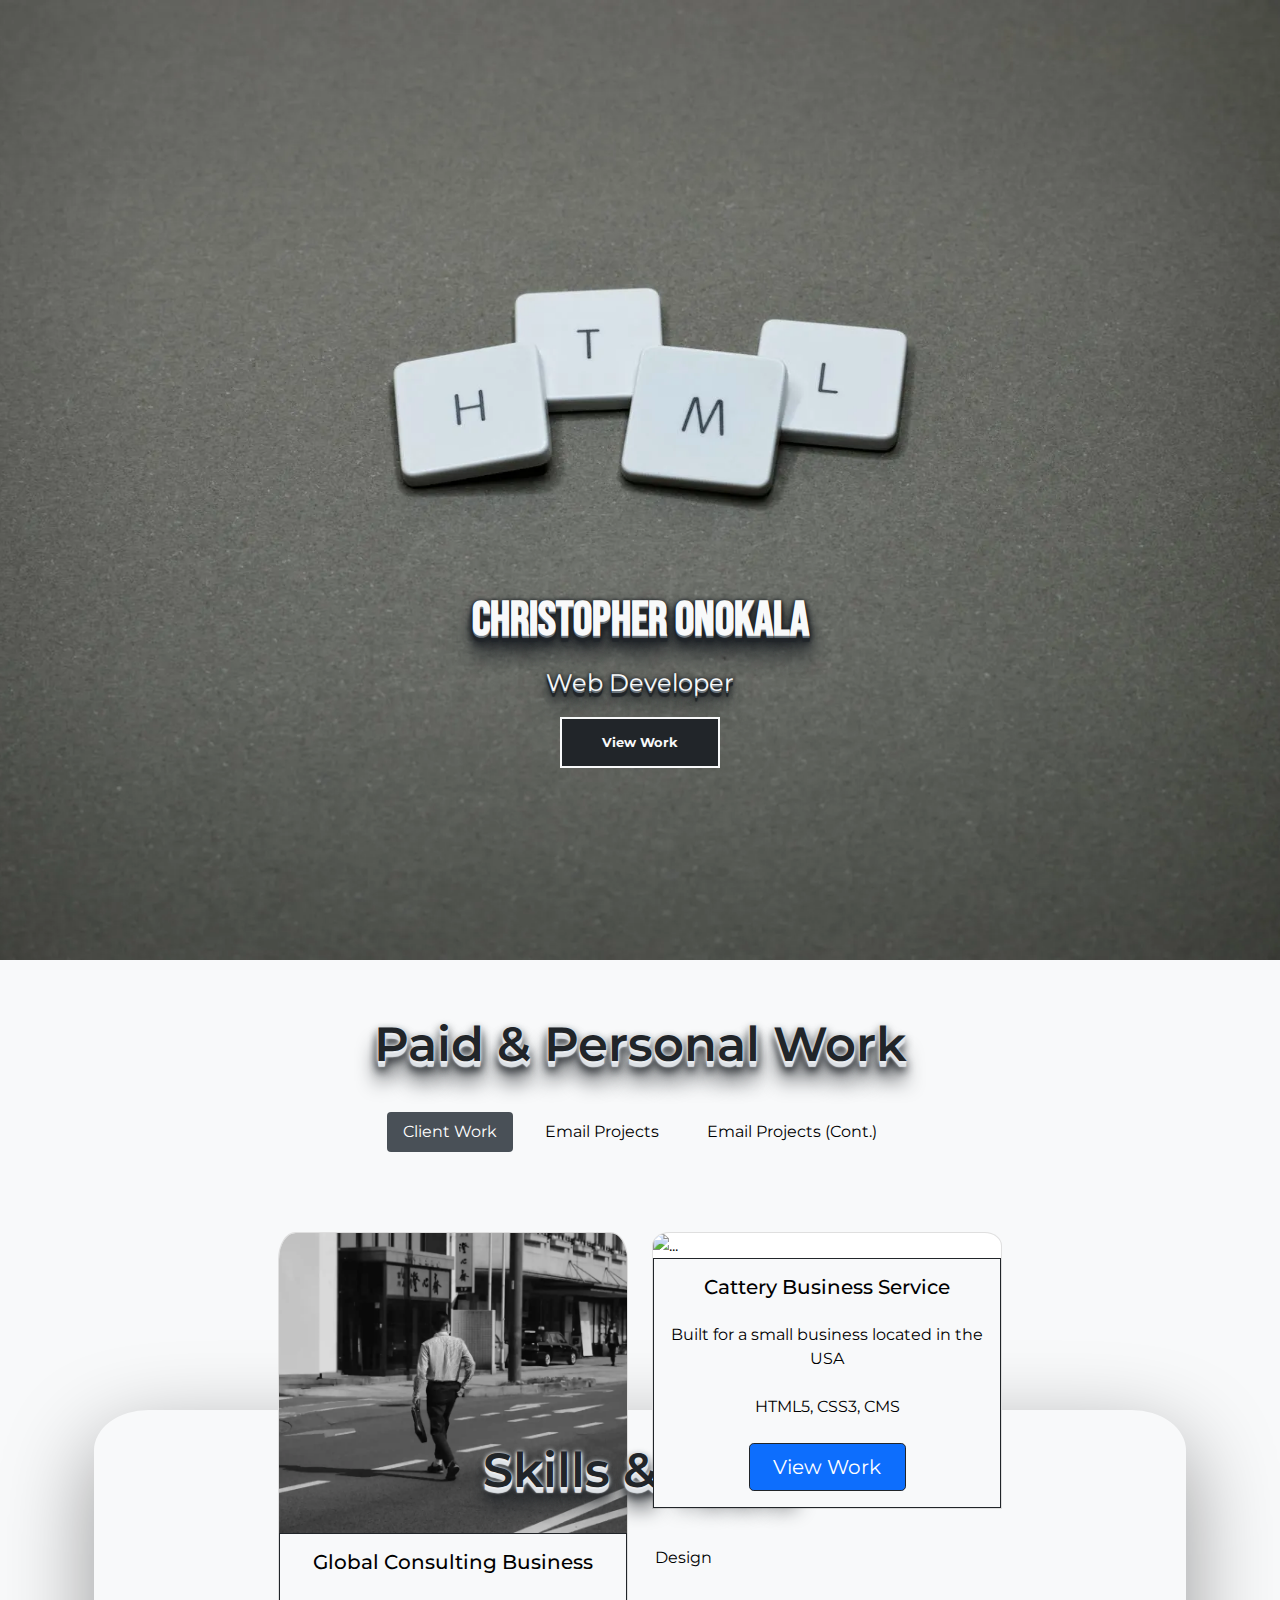
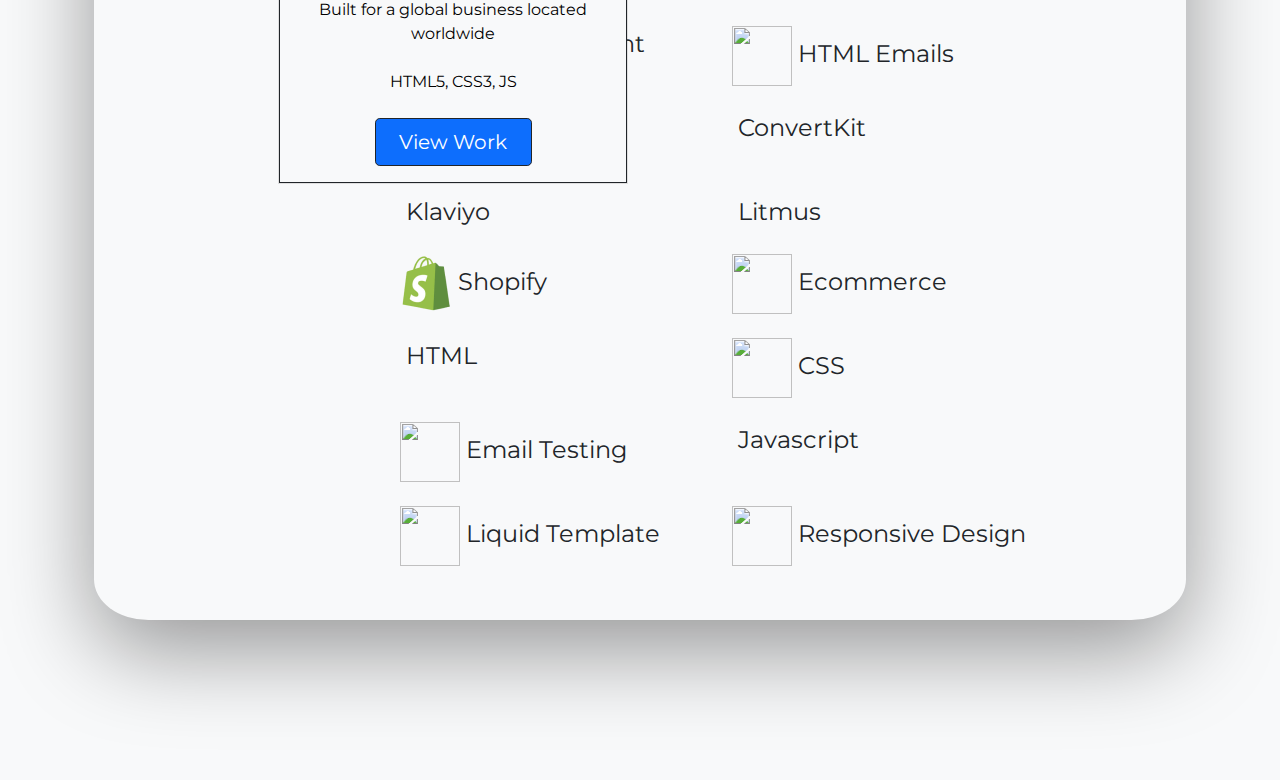
==== commit 13914fda: "mobile 401 px - 576 px complete" ====
--- a/index.html
+++ b/index.html
@@ -3,13 +3,16 @@
 <head>
     <meta charset="UTF-8">
     <meta name="viewport" content="width=device-width, initial-scale=1.0">
-    <title>Document</title>
+    <title>Portfolio</title>
     <link rel="stylesheet" href="https://cdnjs.cloudflare.com/ajax/libs/font-awesome/5.15.3/css/all.min.css" integrity="sha512-iBBXm8fW90+nuLcSKlbmrPcLa0OT92xO1BIsZ+ywDWZCvqsWgccV3gFoRBv0z+8dLJgyAHIhR35VZc2oM/gI1w==" crossOrigin="anonymous" referrerPolicy="no-referrer" />
     <link rel="preconnect" href="https://fonts.googleapis.com"/>
     <link rel="preconnect" href="https://fonts.gstatic.com"/>
     <link href="https://fonts.googleapis.com/css2?family=Bebas+Neue&family=Montserrat:ital,wght@0,100;0,300;0,500;0,700;1,400&display=swap" rel="stylesheet"/>
     <link href="./about.css" rel="stylesheet">
     <link href="./styles.css" rel="stylesheet">
+    <!-- <link href="./index-all.css" rel="stylesheet"> -->
+    <!-- <link href="./information-all.css" rel="stylesheet"> -->
+    <!-- <link href="./services-all.css" rel="stylesheet"> -->
     <script src="./node_modules/bootstrap/js/dist/bootstrap.js"></script>
 </head>
 <body>
@@ -63,13 +66,12 @@
   
 
   
-
+<!-- WORK SECTION BEGIN -->
     
 
 
-      <div style="height: 100vh; background-color: #f4f8fc"   id="mission-email" class="hero about mission kr">
-        <!-- <div  class="about__group1-mission " > -->
-          <!-- <div  class="about__content-container1--aligned-center-mission"> -->
+      <div    id="mission-email" class="hero about mission kr">
+        
 
       <div  id="mission-title-email" class="about__paragraph1-mission-title-email  ">
         <span class="work-titles">Paid & Personal Work</span>
@@ -98,7 +100,7 @@
           
           <div id="client-work"   class=" row  about__row mission">
         
-            <div id="mission-img-col"  class="col-6 col-sm-6 col-md-6 col-lg-6 col-xl-6 col-xxl-6">
+            <div id="mission-img-col"  class="col-12 col-sm-12 col-md-6 col-lg-6 col-xl-6 col-xxl-6">
 
               <div id="mission-img" class="hero about mission ">
                 <div class="about__group2-mission ">
@@ -119,7 +121,7 @@
               </div>
             </div>
     
-            <div id="mission-img-col"  class=" col-6 col-sm-6 col-md-6 col-lg-6 col-xl-6 col-xxl-6  ">
+            <div id="mission-img-col"  class=" col-12 col-sm-12 col-md-6 col-lg-6 col-xl-6 col-xxl-6  ">
               <div id="mission-img" class="hero about mission ">
                 <div class="about__group2-mission ">
                   <div class="about__images2 mission">
@@ -150,7 +152,7 @@
           
           <div  id="email-work"   class=" row email">
         
-            <div  id="mission-img-col"  class="col-6 col-sm-6 col-md-6 col-lg-6 col-xl-6 col-xxl-4">
+            <div  id="mission-img-col"  class="col-12 col-sm-12 col-md-6 col-lg-6 col-xl-6 col-xxl-4">
               <div  id="mission-img" class="hero about mission ">
                 <div  class="about__group2-mission ">
                   <div  class="about__images2 mission">
@@ -169,7 +171,7 @@
               </div>
             </div>
     
-            <div  id="mission-img-col"  class=" col-6 col-sm-6 col-md-6 col-lg-6 col-xl-6 col-xxl-4  ">
+            <div  id="mission-img-col"  class=" col-12 col-sm-12 col-md-6 col-lg-6 col-xl-6 col-xxl-4  ">
               <div  id="mission-img" class="hero about mission ">
                 <div  class="about__group2-mission ">
                   <div  class="about__images2 mission">
@@ -190,7 +192,7 @@
               </div>
             </div>
     
-            <div id="mission-img-col"  class=" col-6 col-sm-6 col-md-6 col-lg-6 col-xl-6 col-xxl-4  ">
+            <div id="mission-img-col"  class=" col-12 col-sm-12 col-md-6 col-lg-6 col-xl-6 col-xxl-4  ">
               <div id="mission-img" class="hero about mission ">
                 <div class="about__group2-mission ">
                   <div class="about__images2 mission">
@@ -287,28 +289,30 @@
   <!-- </div> -->
 </div>
 
+
+<!-- WORK SECTION END -->
       
 
 
-<!-- NEXT SECTION -->
-
-
-      <div id="our-mission-en"   class=" row  about__row mission ">
-        <div id="mission-email-column" class="mx-auto col-12 col-sm-12 col-md-12 col-lg-12 col-xl-12 col-xxl-12 p-0  ">
-          <div id="figure-container"  class="container col-12 col-sm-12 col-md-12 col-lg-12 col-xl-12 col-xxl-12  " >
-            <div id="figure-div" class="  col-12 col-sm-12 col-md-12 col-lg-12 col-xl-12 col-xxl-12">
+<!-- TECHNOLOGY SECTION START -->
+
+
+      <div  id="our-mission-en"   class=" row  about__row mission ">
+        <div  id="mission-email-column" class="mx-auto col-12 col-sm-12 col-md-12 col-lg-12 col-xl-12 col-xxl-12 p-0  ">
+          <div  id="figure-container"  class="container col-12 col-sm-12 col-md-12 col-lg-12 col-xl-12 col-xxl-12  " >
+            <div  id="figure-div" class="  col-12 col-sm-12 col-md-12 col-lg-12 col-xl-12 col-xxl-12">
                 <figure id="figure-section" class="figure col-12 col-sm-12 col-md-12 col-lg-12 col-xl-12 col-xxl-12">
                     
 
 
 
 
-                      <div id="mission-email" class="hero about mission kr">
+                      <div  id="mission-email" class="hero about mission skills">
                         <div class="about__group1-mission " >
                           <!-- <div  class="about__content-container1--aligned-center-mission"> -->
                   
                             <div id="mission-title-email-skills" class="about__paragraph1-mission-title-email  ">
-                              <span>Skills & Tools</span>
+                              <span class="skills-title">Skills & Tools</span>
                              </div>
                                   <!-- nav-link active -->
                              <ul class="nav nav-pills mb-5 mx-auto   " id="pills-tab" role="tablist">
@@ -323,12 +327,12 @@
                               
                             </ul>
                             <div class=" tab-content" id="pills-tabContent"  >
-                              <div class="tab-pane fade show active" id="pills-first" role="tabpanel" aria-labelledby="pills-home-tab" tabindex="0">
+                              <div class="tab-pane fade show active" id="pills-first"  role="tabpanel" aria-labelledby="pills-home-tab" tabindex="0">
                                 
-                                <div class="row">
-                                  <div  class="ms-auto col-6 col-sm-6 col-md-6 col-lg-5 col-xl-5 col-xxl-5 ">
-                                    <div id="mission-email-para" class="about__paragraph1-mission-para-email ">
-                                      <div>
+                                <div id="skills1" class="row" >
+                                  <div  class="ms-auto col-12 col-sm-6 col-md-6 col-lg-5 col-xl-5 col-xxl-5 ">
+                                    <div id="mission-email-para" class="about__paragraph1-mission-para-email ">
+                                      <div class="skills-content">
                                         <img src="./images/email-60.png"  alt=""/>
                                         <span>Email Development</span>
                                       </div>
@@ -336,9 +340,9 @@
                                      <br>
                                   </div>
                                   
-                                  <div  class="me-auto col-6 col-sm-6 col-md-6 col-lg-5 col-xl-5 col-xxl-5 ">
-                                   <div id="mission-email-para" class="about__paragraph1-mission-para-email ">
-                                    <div>
+                                  <div  class="me-auto col-12 col-sm-6 col-md-6 col-lg-5 col-xl-5 col-xxl-5 ">
+                                   <div id="mission-email-para" class="about__paragraph1-mission-para-email ">
+                                    <div class="skills-content">
                                       <img style="width: 60px; height: 60px;" src="./images/mjml-icon.svg"  alt=""/>
                                       <span>HTML Emails</span>
                                     </div>
@@ -349,10 +353,10 @@
             
                                 
                                 
-                                <div class="row ">
-                                  <div  class="ms-auto col-6 col-sm-6 col-md-6 col-lg-5 col-xl-5 col-xxl-5 ">
-                                    <div id="mission-email-para" class="about__paragraph1-mission-para-email ">
-                                      <div>
+                                <div id="skills2" class="row ">
+                                  <div  class="ms-auto col-12 col-sm-6 col-md-6 col-lg-5 col-xl-5 col-xxl-5 ">
+                                    <div id="mission-email-para" class="about__paragraph1-mission-para-email ">
+                                      <div class="skills-content">
                                         <img style="width: 60px; height: 60px;" src="./images/mailchimp.svg"  alt=""/>
                                         <span>MailChimp</span>
                                       </div>
@@ -360,9 +364,9 @@
                                      <br>
                                   </div>
                                   
-                                  <div  class="me-auto col-6 col-sm-6 col-md-6 col-lg-5 col-xl-5 col-xxl-5 ">
-                                   <div id="mission-email-para" class="about__paragraph1-mission-para-email ">
-                                    <div>
+                                  <div  class="me-auto col-12 col-sm-6 col-md-6 col-lg-5 col-xl-5 col-xxl-5 ">
+                                   <div id="mission-email-para" class="about__paragraph1-mission-para-email ">
+                                    <div class="skills-content">
                                       <img src="./images/convertkit.png"  alt=""/>
                                       <span>ConvertKit</span>
                                     </div>
@@ -372,10 +376,10 @@
                                 </div>
                                  
             
-                                <div class="row ">
-                                  <div  class="ms-auto col-6 col-sm-6 col-md-6 col-lg-5 col-xl-5 col-xxl-5 ">
-                                    <div id="mission-email-para" class="about__paragraph1-mission-para-email ">
-                                      <div>
+                                <div id="skills3" class="row ">
+                                  <div  class="ms-auto col-12 col-sm-6 col-md-6 col-lg-5 col-xl-5 col-xxl-5 ">
+                                    <div id="mission-email-para" class="about__paragraph1-mission-para-email ">
+                                      <div class="skills-content">
                                         <img src="./images/klaviyo.png"  alt=""/>
                                         <span>Klaviyo</span>
                                       </div>
@@ -383,9 +387,9 @@
                                      <br>
                                   </div>
                                   
-                                  <div  class="me-auto col-6 col-sm-6 col-md-6 col-lg-5 col-xl-5 col-xxl-5 ">
-                                   <div id="mission-email-para" class="about__paragraph1-mission-para-email ">
-                                    <div>
+                                  <div  class="me-auto col-12 col-sm-6 col-md-6 col-lg-5 col-xl-5 col-xxl-5 ">
+                                   <div id="mission-email-para" class="about__paragraph1-mission-para-email ">
+                                    <div class="skills-content">
                                       <img src="./images/litmus.png"  alt=""/>
                                       <span>Litmus</span>
                                     </div>
@@ -394,10 +398,10 @@
                                 </div>
                                 </div>
                   
-                                <div class="row ">
-                                  <div  class="ms-auto col-6 col-sm-6 col-md-6 col-lg-5 col-xl-5 col-xxl-5 ">
-                                    <div id="mission-email-para" class="about__paragraph1-mission-para-email ">
-                                      <div>
+                                <div id="skills4" class="row ">
+                                  <div  class="ms-auto col-12 col-sm-6 col-md-6 col-lg-5 col-xl-5 col-xxl-5 ">
+                                    <div id="mission-email-para" class="about__paragraph1-mission-para-email ">
+                                      <div class="skills-content">
                                         <img src="./images/shopify.png"  alt=""/>
                                         <span>Shopify</span>
                                       </div>
@@ -405,9 +409,9 @@
                                      <br>
                                   </div>
                                   
-                                  <div  class="me-auto col-6 col-sm-6 col-md-6 col-lg-5 col-xl-5 col-xxl-5 ">
-                                   <div id="mission-email-para" class="about__paragraph1-mission-para-email ">
-                                    <div>
+                                  <div  class="me-auto col-12 col-sm-6 col-md-6 col-lg-5 col-xl-5 col-xxl-5 ">
+                                   <div id="mission-email-para" class="about__paragraph1-mission-para-email ">
+                                    <div class="skills-content">
                                       <img src="./images/cart.svg" style="width: 60px; height: 60px;" alt=""/>
                                       <span>Ecommerce</span>
                                     </div>
@@ -416,10 +420,10 @@
                                 </div>
                                 </div>
             
-                                <div class="row ">
-                                  <div  class="ms-auto col-6 col-sm-6 col-md-6 col-lg-5 col-xl-5 col-xxl-5 ">
-                                    <div id="mission-email-para" class="about__paragraph1-mission-para-email ">
-                                      <div>
+                                <div id="skills5" class="row ">
+                                  <div  class="ms-auto col-12 col-sm-6 col-md-6 col-lg-5 col-xl-5 col-xxl-5 ">
+                                    <div id="mission-email-para" class="about__paragraph1-mission-para-email ">
+                                      <div class="skills-content">
                                         <img src="./images/html.png"  alt=""/>
                                         <span>HTML</span>
                                       </div>
@@ -427,9 +431,9 @@
                                      <br>
                                   </div>
                                   
-                                  <div  class="me-auto col-6 col-sm-6 col-md-6 col-lg-5 col-xl-5 col-xxl-5 ">
-                                   <div id="mission-email-para" class="about__paragraph1-mission-para-email ">
-                                    <div>
+                                  <div  class="me-auto col-12 col-sm-6 col-md-6 col-lg-5 col-xl-5 col-xxl-5 ">
+                                   <div id="mission-email-para" class="about__paragraph1-mission-para-email ">
+                                    <div class="skills-content">
                                       <img style="width: 60px; height: 60px;" src="./images/css.svg"  alt=""/>
                                       <span>CSS</span>
                                     </div>
@@ -438,10 +442,10 @@
                                 </div>
                                 </div>
             
-                                <div class="row ">
-                                  <div  class="ms-auto col-6 col-sm-6 col-md-6 col-lg-5 col-xl-5 col-xxl-5 ">
-                                    <div id="mission-email-para" class="about__paragraph1-mission-para-email ">
-                                      <div>
+                                <div id="skills6" class="row ">
+                                  <div  class="ms-auto col-12 col-sm-6 col-md-6 col-lg-5 col-xl-5 col-xxl-5 ">
+                                    <div id="mission-email-para" class="about__paragraph1-mission-para-email ">
+                                      <div class="skills-content">
                                         <img style="width: 60px; height: 60px;" src="./images/code.svg"  alt=""/>
                                         <span>Email Testing</span>
                                       </div>
@@ -449,9 +453,9 @@
                                      <br>
                                   </div>
                                   
-                                  <div  class="me-auto col-6 col-sm-6 col-md-6 col-lg-5 col-xl-5 col-xxl-5 ">
-                                   <div id="mission-email-para" class="about__paragraph1-mission-para-email ">
-                                    <div>
+                                  <div  class="me-auto col-12 col-sm-6 col-md-6 col-lg-5 col-xl-5 col-xxl-5 ">
+                                   <div id="mission-email-para" class="about__paragraph1-mission-para-email ">
+                                    <div class="skills-content">
                                       <img src="./images/JS.png"  alt=""/>
                                       <span>Javascript</span>
                                     </div>
@@ -461,10 +465,10 @@
                                 </div>
             
                                  
-                                <div class="row ">
-                                  <div  class="ms-auto col-6 col-sm-6 col-md-6 col-lg-5 col-xl-5 col-xxl-5 ">
-                                    <div id="mission-email-para" class="about__paragraph1-mission-para-email ">
-                                      <div>
+                                <div id="skills7" class="row ">
+                                  <div  class="ms-auto col-12 col-sm-6 col-md-6 col-lg-5 col-xl-5 col-xxl-5 ">
+                                    <div id="mission-email-para" class="about__paragraph1-mission-para-email ">
+                                      <div class="skills-content">
                                         <img style="width: 60px; height: 60px;" src="./images/liquid-markup.png"  alt=""/>
                                         <span>Liquid Template</span>
                                       </div>
@@ -472,9 +476,9 @@
                                      <br>
                                   </div>
                                   
-                                  <div  class="me-auto col-6 col-sm-6 col-md-6 col-lg-5 col-xl-5 col-xxl-5 ">
-                                   <div id="mission-email-para" class="about__paragraph1-mission-para-email ">
-                                    <div>
+                                  <div  class="me-auto col-12 col-sm-6 col-md-6 col-lg-5 col-xl-5 col-xxl-5 ">
+                                   <div id="mission-email-para" class="about__paragraph1-mission-para-email ">
+                                    <div class="skills-content">
                                       <img style="width: 60px; height: 60px;" src="./images/responsive.svg"  alt=""/>
                                       <span>Responsive Design</span>
                                     </div>
@@ -492,10 +496,10 @@
             
                               <div  class="tab-pane fade" id="pills-second" role="tabpanel" aria-labelledby="pills-profile-tab" tabindex="0">
                                 
-                                <div class="row ">
-                                  <div  class="ms-auto col-6 col-sm-6 col-md-6 col-lg-5 col-xl-5 col-xxl-5 ">
-                                    <div id="mission-email-para" class="about__paragraph1-mission-para-email ">
-                                      <div>
+                                <div id="design1" class="row ">
+                                  <div  class="ms-auto col-12 col-sm-6 col-md-6 col-lg-5 col-xl-5 col-xxl-5 ">
+                                    <div id="mission-email-para" class="about__paragraph1-mission-para-email ">
+                                      <div class="design-content">
                                         <img src="./images/photoshop.png"  alt=""/>
                                         <span>Photoshop</span>
                                       </div>
@@ -503,9 +507,9 @@
                                      <br>
                                   </div>
                                   
-                                  <div  class="me-auto col-6 col-sm-6 col-md-6 col-lg-5 col-xl-5 col-xxl-5 ">
-                                   <div id="mission-email-para" class="about__paragraph1-mission-para-email ">
-                                    <div>
+                                  <div  class="me-auto col-12 col-sm-6 col-md-6 col-lg-5 col-xl-5 col-xxl-5 ">
+                                   <div id="mission-email-para" class="about__paragraph1-mission-para-email ">
+                                    <div class="design-content">
                                       <img src="./images/canva.png"  alt=""/>
                                       <span>Canva</span>
                                     </div>
@@ -537,48 +541,10 @@
       </div>
 
       
-
-
-
-
-
-
-
-
-
-
-
-<!-- 
-      <div id="figure-container"  class="container col-12 col-sm-12 col-md-12 col-lg-12 col-xl-12 col-xxl-12  mb-5" >
-            <div id="figure-div" class="  col-12 col-sm-12 col-md-12 col-lg-12 col-xl-12 col-xxl-12">
-                <figure id="figure-section" class="figure col-12 col-sm-12 col-md-12 col-lg-12 col-xl-12 col-xxl-12">
-                    <div id="skills-section" class="col-12 col-sm-12 col-md-6 col-lg-6 col-xl-6 col-xxl-6">
-
-                    
-                    </div>
-                </figure>
-            </div>
-        </div> -->
-
-
-
-
-
-       <!-- <span>HTML Emails</span>
-              <span>MailChimp</span>
-              <span>ConvertKit</span>
-              <span>Klaviyo</span>
-              <span>Litmus</span>
-              <span>Shopify</span>
-              <span>Ecommerce</span>
-              <span>CMS</span>
-              <span>CRM Integration</span>
-              <span>Email Testing</span>
-              <span>Javascript</span>
-              <span>Liquid</span>
-              <span>Responsive Design</span>
-              <span>Photoshop</span>
-              <span>Canva</span> -->
+<!-- TECHNOLOGY SECTION END-->
+
+
+
      
 
 
--- a/about.css
+++ b/about.css
@@ -20,18 +20,45 @@
   margin-bottom: 1rem;
   width: 15rem;
   font-size: 1.5rem;
-  text-shadow: 0 1px 0 #000000, 
-               0 2px 0 #000000,
-               0 3px 0 #000000,
-               0 4px 0 #000000,
-               0 5px 0 #000000,
-               0 6px 1px rgba(0,0,0,.1),
-0 0 5px rgba(0,0,0,.1),
-0 1px 3px rgba(0,0,0,.3),
-0 3px 5px rgba(0,0,0,.2),
-0 5px 10px rgba(0,0,0,.25),
-0 10px 10px rgba(0,0,0,.2),
-0 20px 20px rgba(0,0,0,.15);
+  /* LIGHT TEXT SHADOW VERSION */
+
+
+
+
+
+/* length */
+text-shadow: 
+0 1px 0   #6c757d, 
+0 2px 0   #6c757d,
+/* length */
+
+/* blend */
+0 3px 0   #212529,
+0 4px 0   #212529,
+0 5px 0 #212529,  
+0 6px 1px #212529,
+/* blend */
+
+/* highlights */
+0 0 5px #212529,
+0 1px 3px #212529,
+0 3px 5px #212529,
+0 5px 10px #212529,
+0 10px 10px #212529,
+0 20px 20px #212529;
+/* highlights */
+
+/* --gray-100: #f8f9fa;
+--gray-200: #e9ecef;
+--gray-300: #dee2e6;
+--gray-400: #ced4da;
+--gray-500: #adb5bd;
+--gray-600: #6c757d;
+--gray-700: #495057;
+--gray-800: #343a40;
+--gray-900: #212529; */
+
+/* LIGHT TEXT SHADOW VERSION */
 }
 
 .hero1__title1-main {
@@ -41,25 +68,45 @@
   color: var(--light);
   font-weight: 600;
   margin-bottom: 0.5rem;
-  text-shadow: 0 1px 0 #000000, 
-               0 2px 0 #000000,
-               0 3px 0 #000000,
-               0 4px 0 #000000,
-               0 5px 0 #000000,
-               0 6px 1px rgba(0,0,0,.1),
-0 0 5px rgba(0,0,0,.1),
-0 1px 3px rgba(0,0,0,.3),
-0 3px 5px rgba(0,0,0,.2),
-0 5px 10px rgba(0,0,0,.25),
-0 10px 10px rgba(0,0,0,.2),
-0 20px 20px rgba(0,0,0,.15);
-               /* 0 6px 1px rgb(198, 197, 197),
-0 0 5px rgba(198, 197, 197),
-0 1px 3px rgba(198, 197, 197),
-0 3px 5px rgb(198, 197, 197),
-0 5px 10px rgb(198, 197, 197),
-0 10px 10px rgb(198, 197, 197),
-0 20px 20px rgb(198, 197, 197); */
+ /* LIGHT TEXT SHADOW VERSION */
+
+
+
+
+
+/* length */
+text-shadow: 
+0 1px 0   #6c757d, 
+0 2px 0   #6c757d,
+/* length */
+
+/* blend */
+0 3px 0   #212529,
+0 4px 0   #212529,
+0 5px 0 #212529,  
+0 6px 1px #212529,
+/* blend */
+
+/* highlights */
+0 0 5px #212529,
+0 1px 3px #212529,
+0 3px 5px #212529,
+0 5px 10px #212529,
+0 10px 10px #212529,
+0 20px 20px #212529;
+/* highlights */
+
+/* --gray-100: #f8f9fa;
+--gray-200: #e9ecef;
+--gray-300: #dee2e6;
+--gray-400: #ced4da;
+--gray-500: #adb5bd;
+--gray-600: #6c757d;
+--gray-700: #495057;
+--gray-800: #343a40;
+--gray-900: #212529; */
+
+/* LIGHT TEXT SHADOW VERSION */
                
 }
 
@@ -82,6 +129,82 @@
 
 .work-titles {
   margin-top: 3rem;
+
+  /* DARK TEXT SHADOW VERSION */
+
+
+/* length */
+text-shadow: 
+0 1px 0   #e9ecef, 
+0 2px 0   #e9ecef,
+/* length */
+
+/* blend */
+0 3px 0   #dee2e6,
+0 4px 0   #dee2e6,
+0 5px 0 #dee2e6,  
+0 6px 1px #dee2e6,
+/* blend */
+
+/* highlights */
+0 0 5px #dee2e6,
+0 1px 3px #dee2e6,
+0 3px 5px #dee2e6,
+0 5px 10px #212529,
+0 10px 10px #212529,
+0 20px 20px #212529;
+/* highlights */
+
+/* --gray-100: #f8f9fa;
+--gray-200: #e9ecef;
+--gray-300: #dee2e6;
+--gray-400: #ced4da;
+--gray-500: #adb5bd;
+--gray-600: #6c757d;
+--gray-700: #495057;
+--gray-800: #343a40;
+--gray-900: #212529; */
+
+/* DARK TEXT SHADOW VERSION */
+}
+
+.skills-title {
+  /* DARK TEXT SHADOW VERSION */
+
+
+/* length */
+text-shadow: 
+0 1px 0   #e9ecef, 
+0 2px 0   #e9ecef,
+/* length */
+
+/* blend */
+0 3px 0   #dee2e6,
+0 4px 0   #dee2e6,
+0 5px 0 #dee2e6,  
+0 6px 1px #dee2e6,
+/* blend */
+
+/* highlights */
+0 0 5px #dee2e6,
+0 1px 3px #dee2e6,
+0 3px 5px #dee2e6,
+0 5px 10px #212529,
+0 10px 10px #212529,
+0 20px 20px #212529;
+/* highlights */
+
+/* --gray-100: #f8f9fa;
+--gray-200: #e9ecef;
+--gray-300: #dee2e6;
+--gray-400: #ced4da;
+--gray-500: #adb5bd;
+--gray-600: #6c757d;
+--gray-700: #495057;
+--gray-800: #343a40;
+--gray-900: #212529; */
+
+/* DARK TEXT SHADOW VERSION */
 }
 
 .hero1__content-container1--aligned-center-main {
@@ -1014,6 +1137,7 @@
   display: flex;
   /* flex-direction: column; */
   width: 100%;
+  
   /* box-shadow: rgba(0, 0, 0, 0.4) 0px 30px 90px;
   border-radius: 5%;
   display: flex; 
@@ -1265,7 +1389,7 @@
 }
 
 .hero1__button1 {
-  padding: 1rem 2rem;
+  padding: 1rem .5rem;
   text-align: center;
   width: 10rem;
   text-decoration: none;
@@ -2332,4 +2456,184 @@
     border: 2px double var(--dark);
     opacity: 1;
   }
-  +  
+  @media only screen and (min-width: 1px) and (max-width: 300px ) {
+
+  }
+
+  @media only screen and (min-width: 301px) and (max-width: 400px ) {
+
+  }
+
+  @media only screen and (min-width: 401px) and (max-width: 576px ) {
+    #hero1_img-front-id1 {
+      height: 35rem;
+      object-fit: cover;
+      position: relative;
+    }
+
+    .hero1__content-container1--aligned-center-main {
+      position: absolute;
+      /* top: 0; */
+      left: 0;
+      top: 40%;
+      /* top: 40%; */
+      /* bottom: 50%; */
+      max-width: 100%;
+      width: 100%;
+      /* height: 80%; */
+      /* height: 48px; */
+      height: auto;
+      align-items: center;
+      justify-content: center;
+      flex-direction: column;
+      display: flex;
+      /* padding: 3rem 1rem; */
+      text-align: center;
+    }
+    
+    .hero1__info1-main {
+      max-width: 10rem;
+      width: 10rem;
+      display: flex;
+      flex-direction: center;
+      justify-content: center;
+    }
+
+    .hero1__title1-main {
+      width: 25rem;
+      font-size: 2rem;
+      font-family: "Bebas Neue", "cursive";
+      color: var(--light);
+      font-weight: 600;
+      margin-bottom: 0.5rem;
+    }
+
+    .hero1__paragraph1-main {
+      color: var(--light);
+      margin-bottom: 1rem;
+      width: 15rem;
+      font-size: 1rem;
+    }
+
+    .hero1__button1 {
+      padding: 1rem .5rem;
+      text-align: center;
+      width: 10rem;
+      text-decoration: none;
+      cursor: pointer;
+      font-weight: 700;
+      border: 2px double var(--light);
+      color: var(--light);
+      background-color: var(--dark);
+      font-size: 0.8rem;
+      transition: all 0.3s ease-in-out;
+      opacity: 1;
+    }
+
+    .about__paragraph1-mission-title-email {
+     
+      font-size: 2rem;
+      display: flex;
+      justify-content: center;
+      margin-bottom: 2rem;
+      font-family: "Bebas Neue", "cursive";
+      font-weight: 600;
+    }
+
+    .nav-item {
+      padding: 1rem;
+    }
+
+    /* #mission-email {
+      height: 300vh;
+      background-color: #f4f8fc
+    } */
+
+    #mission-email.hero.about.mission.kr {
+      height: 230vh;
+      background-color: #f4f8fc
+    }
+
+    #pills-tabContent-pri #mission-img-col {
+        margin-bottom: 0;
+        height: auto;
+    }
+
+    #pills-second-email #mission-img-col{
+      margin-bottom: -4.5rem;
+      height: auto;
+  }
+
+  #pills-second-email-cont #mission-img-col{
+    margin-bottom: -4.5rem;
+    height: auto;
+}
+   #pills-first.tab-pane.fade.show.active {
+    /* width: 100%; */
+    /* margin: 0 auto; */
+    /* display: flex;
+    justify-content: center;
+    flex-direction: column; */
+   }
+
+    #pills-tabContent {
+      justify-content: center;
+      display: flex;
+      width: 100%;
+      margin: 0 auto;
+   height: auto;
+
+      
+    }
+
+    .skills-content, .design-content {
+      margin: 0 auto;
+    }
+
+    #mission-email-column {
+      height: auto;
+      display: flex;
+      flex-direction: row;
+      margin-bottom: 5rem;
+      /* background-color: #f4f8fc;  */
+    
+    }
+    
+    /* #skills1, #skills2, #skills3, #skills4, #skills5, #skills6, #skills7 {
+      justify-content: center;
+      display: flex;
+      flex-direction: column;
+    } */
+
+    
+
+    /* #email-work.row.email #mission-img {
+      height: 200rem;
+    } */
+
+    /* #mission-email #mission-img .about__group2-mission #card-body  {
+      margin-bottom: 40rem;
+    } */
+    
+  }
+
+  @media only screen and (min-width: 577px) and (max-width: 768px) {
+
+  }
+
+  @media only screen and (min-width: 769px) and (max-width: 992px) {
+
+  }
+
+  @media only screen and (min-width: 993px) and (max-width: 1199px) {
+
+  }
+
+  @media only screen and (min-width: 1200px) and (max-width: 1399px) {
+
+  }
+
+  @media only screen and (min-width: 1400px) {
+
+  }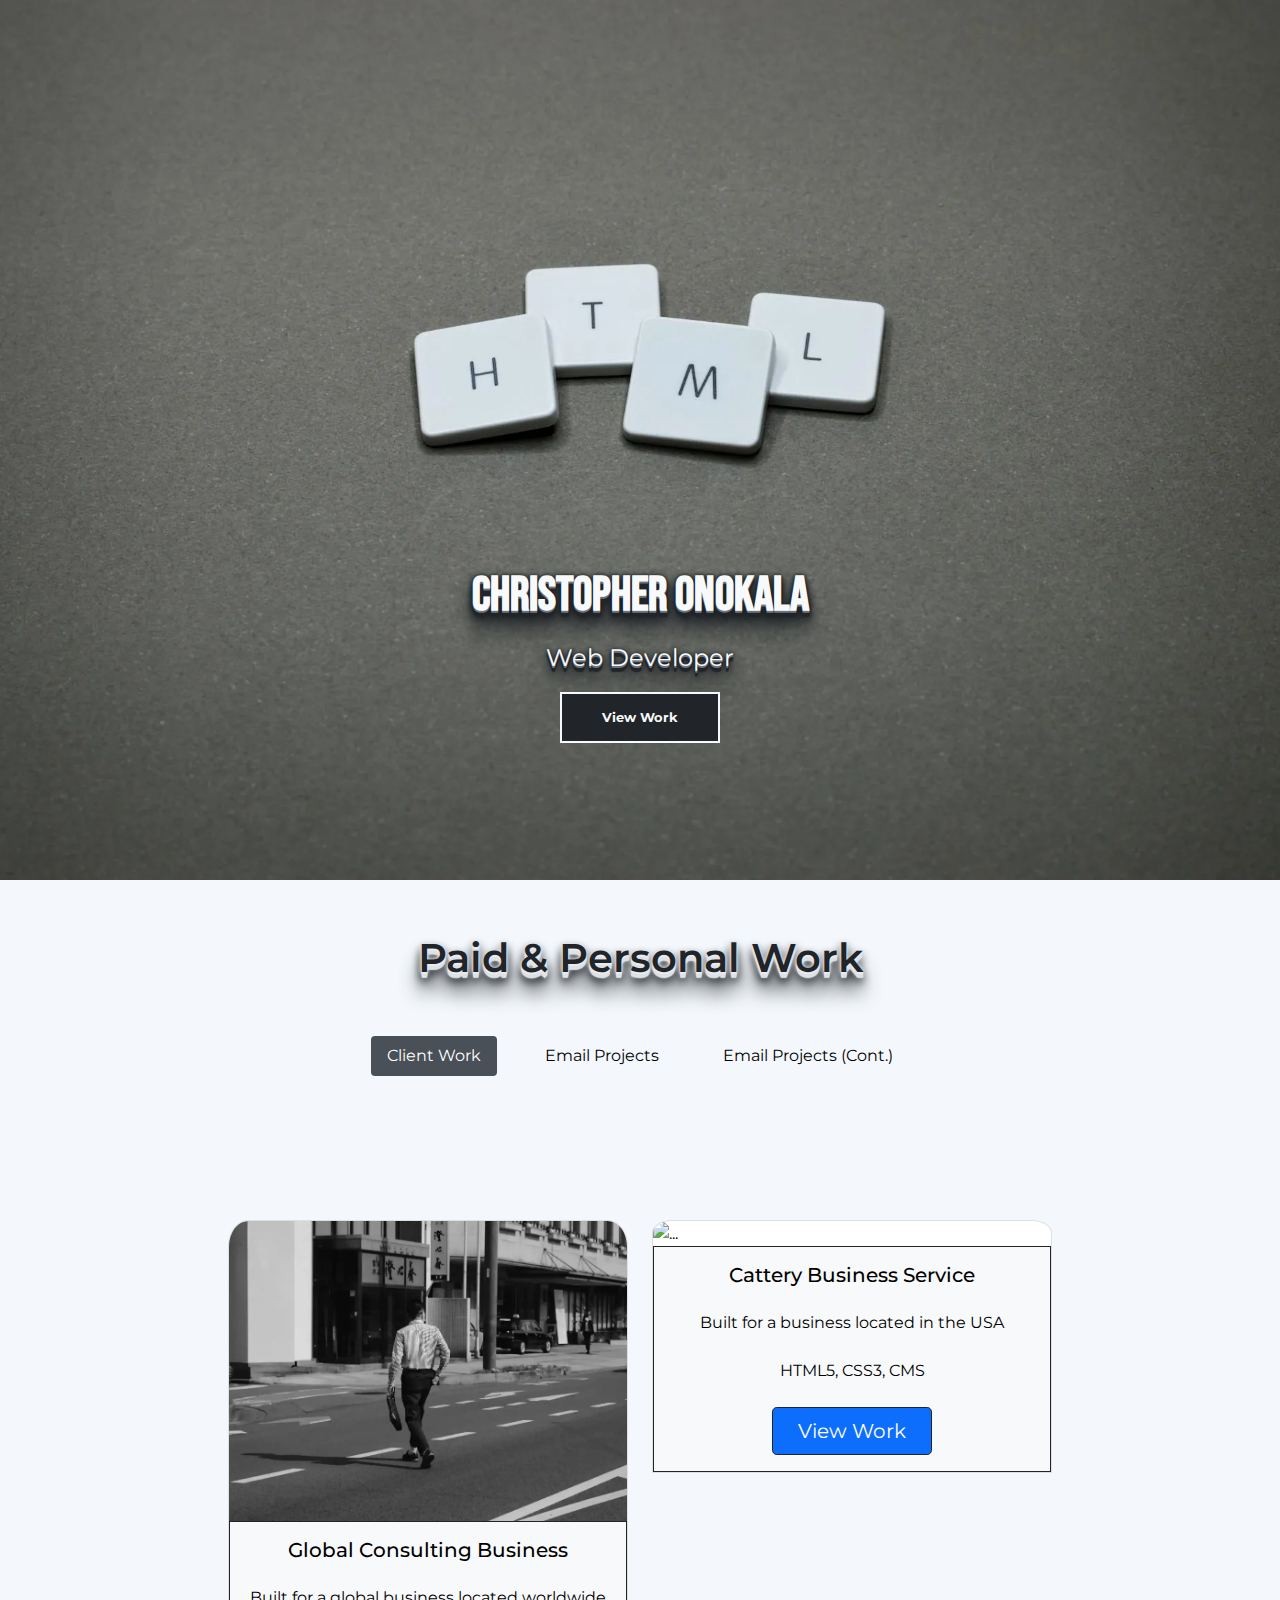
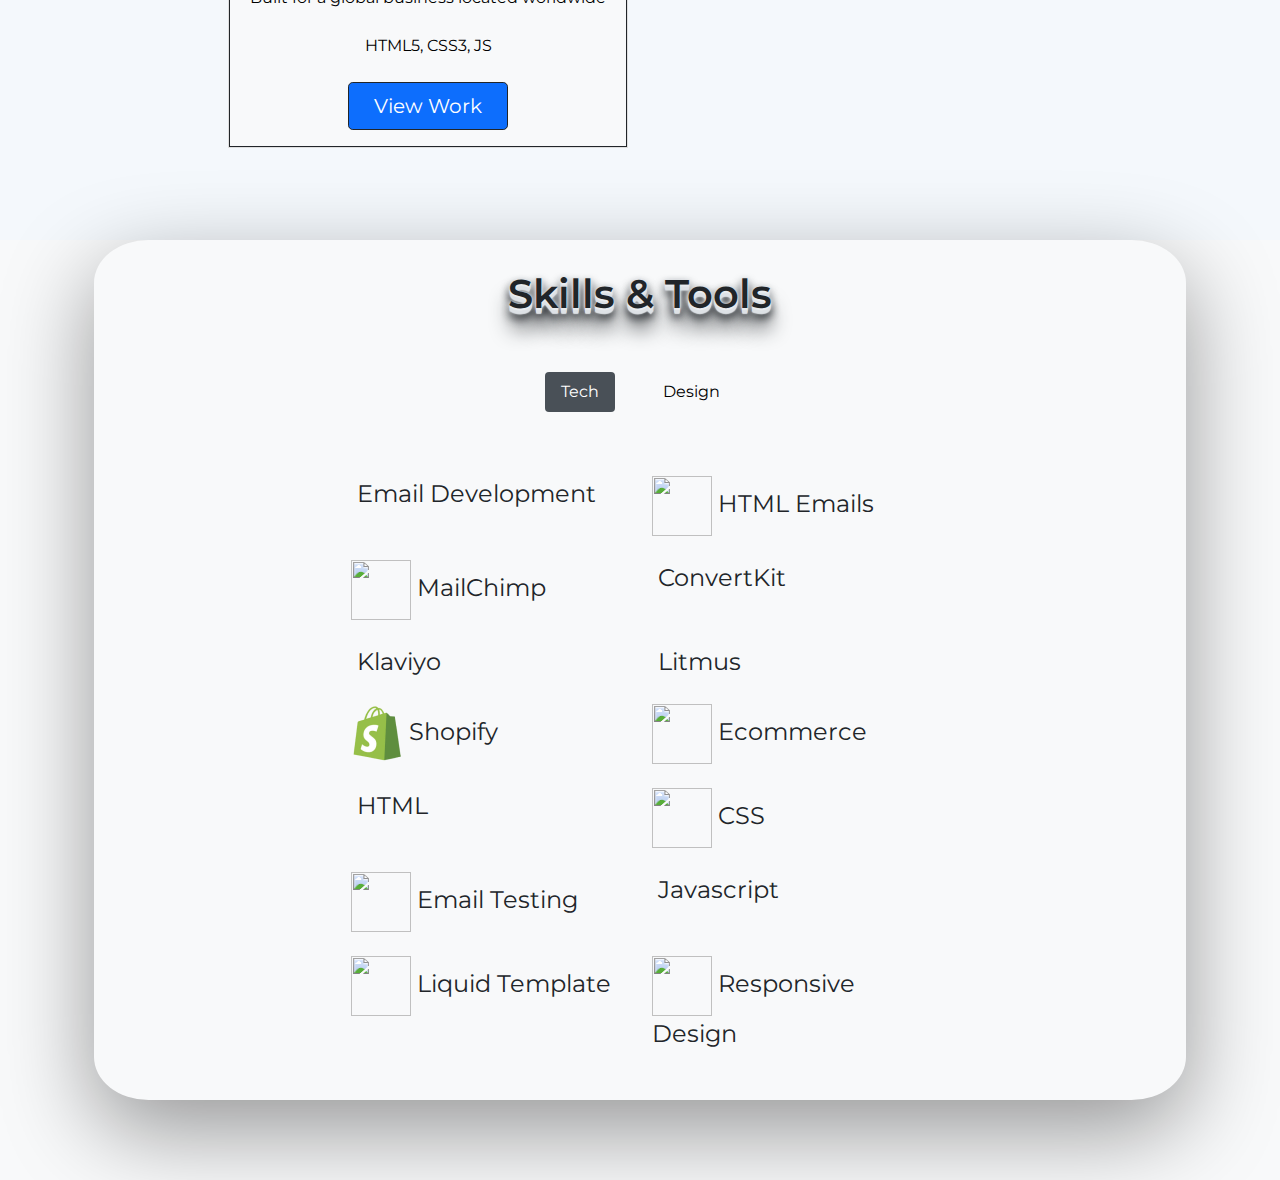
==== commit e142de31: "updated link redirect" ====
--- a/index.html
+++ b/index.html
@@ -10,10 +10,8 @@
     <link href="https://fonts.googleapis.com/css2?family=Bebas+Neue&family=Montserrat:ital,wght@0,100;0,300;0,500;0,700;1,400&display=swap" rel="stylesheet"/>
     <link href="./about.css" rel="stylesheet">
     <link href="./styles.css" rel="stylesheet">
-    <!-- <link href="./index-all.css" rel="stylesheet"> -->
-    <!-- <link href="./information-all.css" rel="stylesheet"> -->
-    <!-- <link href="./services-all.css" rel="stylesheet"> -->
-    <script src="./node_modules/bootstrap/js/dist/bootstrap.js"></script>
+    
+    <script src="./bootstrap.js"></script>
 </head>
 <body>
 
@@ -32,13 +30,7 @@
               id="hero1_img-front-id1"
             />
 
-            <!-- <video
-              autoPlay
-              muted
-              loop
-              src=""
-              class="hero1__video-front1"
-              id="hero1_video-front-id1"></video> -->
+            
 
             <div class="hero1__content-container1--aligned-center-main">
               
@@ -105,14 +97,14 @@
               <div id="mission-img" class="hero about mission ">
                 <div class="about__group2-mission ">
                   <div class="about__images2 mission">
-              <a style="color: black;" href="https://www.jkbmjbm.com" >
+              <a style="color: black;" href="https://www.jkbmjbm.com/index-en.html" >
                       <div id="card-main" class="card" style=" border-radius: 5% 5% 0 0;">
                         <img  id="about_img-front-id2 mission" style="border-radius: 5% 5% 0 0; height: 300px;" src="images/jkbm1.webp" class="card-img-top about__img-front2 mission" alt="..."/>
                         <div id="card-body" class="card-body" >
                           <h5 class="card-title mb-4">Global Consulting Business</h5>
                           <p class="card-text mb-4">Built for a global business located worldwide</p>
                           <p class="card-text mb-4">HTML5, CSS3, JS </p>
-                          <a href="https://www.jkbmjbm.com" id="button-card" class="btn btn-lg btn-primary btn-outline-dark ">View Work</a>
+                          <a href="https://www.jkbmjbm.com/index-en.html" id="button-card" class="btn btn-lg btn-primary btn-outline-dark ">View Work</a>
                         </div>
                       </div>
             </a>
@@ -130,7 +122,7 @@
                         <img id="about_img-front-id2 mission" style="border-radius: 5% 5% 0 0; height: 300px;" src="images/cattery5.avif" class="card-img-top about__img-front2 mission" alt="..."/>
                         <div id="card-body" class="card-body" >
                           <h5 class="card-title mb-4">Cattery Business Service</h5>
-                          <p class="card-text mb-4">Built for a small business located in the USA</p>
+                          <p class="card-text mb-4">Built for a business located in the USA</p>
                           <p class="card-text mb-4">HTML5, CSS3, CMS</p>
                           <a href="https://www.eliteluxecattery.com/" id="button-card" class="btn btn-lg btn-primary btn-outline-dark ">View Work</a>
                         </div>
@@ -152,7 +144,7 @@
           
           <div  id="email-work"   class=" row email">
         
-            <div  id="mission-img-col"  class="col-12 col-sm-12 col-md-6 col-lg-6 col-xl-6 col-xxl-4">
+            <div  id="mission-img-col"  class="col-12 col-sm-12 col-md-12 col-lg-4 col-xl-4 col-xxl-4">
               <div  id="mission-img" class="hero about mission ">
                 <div  class="about__group2-mission ">
                   <div  class="about__images2 mission">
@@ -171,7 +163,7 @@
               </div>
             </div>
     
-            <div  id="mission-img-col"  class=" col-12 col-sm-12 col-md-6 col-lg-6 col-xl-6 col-xxl-4  ">
+            <div  id="mission-img-col"  class=" col-12 col-sm-12 col-md-12 col-lg-4 col-xl-4 col-xxl-4  ">
               <div  id="mission-img" class="hero about mission ">
                 <div  class="about__group2-mission ">
                   <div  class="about__images2 mission">
@@ -192,7 +184,7 @@
               </div>
             </div>
     
-            <div id="mission-img-col"  class=" col-12 col-sm-12 col-md-6 col-lg-6 col-xl-6 col-xxl-4  ">
+            <div id="mission-img-col"  class=" col-12 col-sm-12 col-md-12 col-lg-4 col-xl-4 col-xxl-4  ">
               <div id="mission-img" class="hero about mission ">
                 <div class="about__group2-mission ">
                   <div class="about__images2 mission">
@@ -221,7 +213,7 @@
           
           <div  id="email-work-cont"   class=" row email">
 
-        <div id="mission-img-col"  class=" col-6 col-sm-6 col-md-6 col-lg-6 col-xl-6 col-xxl-4  ">
+        <div id="mission-img-col"  class=" col-6 col-sm-6 col-md-6 col-lg-4 col-xl-4 col-xxl-4  ">
           <div id="mission-img" class="hero about mission ">
             <div class="about__group2-mission ">
               <div class="about__images2 mission">
@@ -242,7 +234,7 @@
 
         
 
-        <div id="mission-img-col"  class=" col-6 col-sm-6 col-md-6 col-lg-6 col-xl-6 col-xxl-4 ">
+        <div id="mission-img-col"  class=" col-6 col-sm-6 col-md-6 col-lg-4 col-xl-4 col-xxl-4 ">
           <div id="mission-img" class="hero about mission ">
             <div class="about__group2-mission ">
               <div class="about__images2 mission">
@@ -262,7 +254,7 @@
         </div>
 
 
-        <div id="mission-img-col"  class=" col-6 col-sm-6 col-md-6 col-lg-6 col-xl-6 col-xxl-4  ">
+        <div id="mission-img-col"  class=" col-6 col-sm-6 col-md-6 col-lg-4 col-xl-4 col-xxl-4  ">
           <div id="mission-img" class="hero about mission ">
             <div class="about__group2-mission ">
               <div class="about__images2 mission">
@@ -330,7 +322,7 @@
                               <div class="tab-pane fade show active" id="pills-first"  role="tabpanel" aria-labelledby="pills-home-tab" tabindex="0">
                                 
                                 <div id="skills1" class="row" >
-                                  <div  class="ms-auto col-12 col-sm-6 col-md-6 col-lg-5 col-xl-5 col-xxl-5 ">
+                                  <div  class="ms-auto col-12 col-sm-12 col-md-12 col-lg-6 col-xl-6 col-xxl-6 ">
                                     <div id="mission-email-para" class="about__paragraph1-mission-para-email ">
                                       <div class="skills-content">
                                         <img src="./images/email-60.png"  alt=""/>
@@ -340,7 +332,7 @@
                                      <br>
                                   </div>
                                   
-                                  <div  class="me-auto col-12 col-sm-6 col-md-6 col-lg-5 col-xl-5 col-xxl-5 ">
+                                  <div  class="me-auto col-12 col-sm-12 col-md-12 col-lg-6 col-xl-6 col-xxl-6 ">
                                    <div id="mission-email-para" class="about__paragraph1-mission-para-email ">
                                     <div class="skills-content">
                                       <img style="width: 60px; height: 60px;" src="./images/mjml-icon.svg"  alt=""/>
@@ -354,7 +346,7 @@
                                 
                                 
                                 <div id="skills2" class="row ">
-                                  <div  class="ms-auto col-12 col-sm-6 col-md-6 col-lg-5 col-xl-5 col-xxl-5 ">
+                                  <div  class="ms-auto col-12 col-sm-12 col-md-12 col-lg-6 col-xl-6 col-xxl-6 ">
                                     <div id="mission-email-para" class="about__paragraph1-mission-para-email ">
                                       <div class="skills-content">
                                         <img style="width: 60px; height: 60px;" src="./images/mailchimp.svg"  alt=""/>
@@ -364,7 +356,7 @@
                                      <br>
                                   </div>
                                   
-                                  <div  class="me-auto col-12 col-sm-6 col-md-6 col-lg-5 col-xl-5 col-xxl-5 ">
+                                  <div  class="me-auto col-12 col-sm-12 col-md-12 col-lg-6 col-xl-6 col-xxl-6 ">
                                    <div id="mission-email-para" class="about__paragraph1-mission-para-email ">
                                     <div class="skills-content">
                                       <img src="./images/convertkit.png"  alt=""/>
@@ -377,7 +369,7 @@
                                  
             
                                 <div id="skills3" class="row ">
-                                  <div  class="ms-auto col-12 col-sm-6 col-md-6 col-lg-5 col-xl-5 col-xxl-5 ">
+                                  <div  class="ms-auto col-12 col-sm-12 col-md-12 col-lg-6 col-xl-6 col-xxl-6 ">
                                     <div id="mission-email-para" class="about__paragraph1-mission-para-email ">
                                       <div class="skills-content">
                                         <img src="./images/klaviyo.png"  alt=""/>
@@ -387,7 +379,7 @@
                                      <br>
                                   </div>
                                   
-                                  <div  class="me-auto col-12 col-sm-6 col-md-6 col-lg-5 col-xl-5 col-xxl-5 ">
+                                  <div  class="me-auto col-12 col-sm-12 col-md-12 col-lg-6 col-xl-6 col-xxl-6 ">
                                    <div id="mission-email-para" class="about__paragraph1-mission-para-email ">
                                     <div class="skills-content">
                                       <img src="./images/litmus.png"  alt=""/>
@@ -399,7 +391,7 @@
                                 </div>
                   
                                 <div id="skills4" class="row ">
-                                  <div  class="ms-auto col-12 col-sm-6 col-md-6 col-lg-5 col-xl-5 col-xxl-5 ">
+                                  <div  class="ms-auto col-12 col-sm-12 col-md-12 col-lg-6 col-xl-6 col-xxl-6 ">
                                     <div id="mission-email-para" class="about__paragraph1-mission-para-email ">
                                       <div class="skills-content">
                                         <img src="./images/shopify.png"  alt=""/>
@@ -409,7 +401,7 @@
                                      <br>
                                   </div>
                                   
-                                  <div  class="me-auto col-12 col-sm-6 col-md-6 col-lg-5 col-xl-5 col-xxl-5 ">
+                                  <div  class="me-auto col-12 col-sm-12 col-md-12 col-lg-6 col-xl-6 col-xxl-6 ">
                                    <div id="mission-email-para" class="about__paragraph1-mission-para-email ">
                                     <div class="skills-content">
                                       <img src="./images/cart.svg" style="width: 60px; height: 60px;" alt=""/>
@@ -421,7 +413,7 @@
                                 </div>
             
                                 <div id="skills5" class="row ">
-                                  <div  class="ms-auto col-12 col-sm-6 col-md-6 col-lg-5 col-xl-5 col-xxl-5 ">
+                                  <div  class="ms-auto col-12 col-sm-12 col-md-12 col-lg-6 col-xl-6 col-xxl-6 ">
                                     <div id="mission-email-para" class="about__paragraph1-mission-para-email ">
                                       <div class="skills-content">
                                         <img src="./images/html.png"  alt=""/>
@@ -431,7 +423,7 @@
                                      <br>
                                   </div>
                                   
-                                  <div  class="me-auto col-12 col-sm-6 col-md-6 col-lg-5 col-xl-5 col-xxl-5 ">
+                                  <div  class="me-auto col-12 col-sm-12 col-md-12 col-lg-6 col-xl-6 col-xxl-6 ">
                                    <div id="mission-email-para" class="about__paragraph1-mission-para-email ">
                                     <div class="skills-content">
                                       <img style="width: 60px; height: 60px;" src="./images/css.svg"  alt=""/>
@@ -443,7 +435,7 @@
                                 </div>
             
                                 <div id="skills6" class="row ">
-                                  <div  class="ms-auto col-12 col-sm-6 col-md-6 col-lg-5 col-xl-5 col-xxl-5 ">
+                                  <div  class="ms-auto col-12 col-sm-12 col-md-12 col-lg-6 col-xl-6 col-xxl-6 ">
                                     <div id="mission-email-para" class="about__paragraph1-mission-para-email ">
                                       <div class="skills-content">
                                         <img style="width: 60px; height: 60px;" src="./images/code.svg"  alt=""/>
@@ -453,7 +445,7 @@
                                      <br>
                                   </div>
                                   
-                                  <div  class="me-auto col-12 col-sm-6 col-md-6 col-lg-5 col-xl-5 col-xxl-5 ">
+                                  <div  class="me-auto col-12 col-sm-12 col-md-12 col-lg-6 col-xl-6 col-xxl-6 ">
                                    <div id="mission-email-para" class="about__paragraph1-mission-para-email ">
                                     <div class="skills-content">
                                       <img src="./images/JS.png"  alt=""/>
@@ -466,7 +458,7 @@
             
                                  
                                 <div id="skills7" class="row ">
-                                  <div  class="ms-auto col-12 col-sm-6 col-md-6 col-lg-5 col-xl-5 col-xxl-5 ">
+                                  <div  class="ms-auto col-12 col-sm-12 col-md-12 col-lg-6 col-xl-6 col-xxl-6 ">
                                     <div id="mission-email-para" class="about__paragraph1-mission-para-email ">
                                       <div class="skills-content">
                                         <img style="width: 60px; height: 60px;" src="./images/liquid-markup.png"  alt=""/>
@@ -476,7 +468,7 @@
                                      <br>
                                   </div>
                                   
-                                  <div  class="me-auto col-12 col-sm-6 col-md-6 col-lg-5 col-xl-5 col-xxl-5 ">
+                                  <div  class="me-auto col-12 col-sm-12 col-md-12 col-lg-6 col-xl-6 col-xxl-6 ">
                                    <div id="mission-email-para" class="about__paragraph1-mission-para-email ">
                                     <div class="skills-content">
                                       <img style="width: 60px; height: 60px;" src="./images/responsive.svg"  alt=""/>
@@ -497,7 +489,7 @@
                               <div  class="tab-pane fade" id="pills-second" role="tabpanel" aria-labelledby="pills-profile-tab" tabindex="0">
                                 
                                 <div id="design1" class="row ">
-                                  <div  class="ms-auto col-12 col-sm-6 col-md-6 col-lg-5 col-xl-5 col-xxl-5 ">
+                                  <div  class="ms-auto col-12 col-sm-12 col-md-12 col-lg-12 col-xl-12 col-xxl-12 ">
                                     <div id="mission-email-para" class="about__paragraph1-mission-para-email ">
                                       <div class="design-content">
                                         <img src="./images/photoshop.png"  alt=""/>
@@ -507,7 +499,7 @@
                                      <br>
                                   </div>
                                   
-                                  <div  class="me-auto col-12 col-sm-6 col-md-6 col-lg-5 col-xl-5 col-xxl-5 ">
+                                  <div  class="me-auto col-12 col-sm-12 col-md-12 col-lg-12 col-xl-12 col-xxl-12 ">
                                    <div id="mission-email-para" class="about__paragraph1-mission-para-email ">
                                     <div class="design-content">
                                       <img src="./images/canva.png"  alt=""/>
--- a/about.css
+++ b/about.css
@@ -207,25 +207,7 @@
 /* DARK TEXT SHADOW VERSION */
 }
 
-.hero1__content-container1--aligned-center-main {
-  position: absolute;
-  /* top: 0; */
-  left: 0;
-  top: 65%;
-  /* top: 40%; */
-  /* bottom: 50%; */
-  max-width: 100%;
-  width: 100%;
-  /* height: 80%; */
-  /* height: 480px; */
-  height: auto;
-  align-items: center;
-  justify-content: center;
-  flex-direction: column;
-  display: flex;
-  /* padding: 3rem 1rem; */
-  text-align: center;
-}
+
 
 .hero1__info1-main {
   max-width: 25rem;
@@ -407,40 +389,7 @@
 
 
 
-.about__content-container1--aligned-center-banner {
-  position: absolute;
-  top: 0;
-  left: 0;
-  max-width: 100%;
-  width: 100%;
-  height: 100%;
-  text-align: center;
-  /* align-items: center; */
-  /* align-content: flex-end; */
-  /* align-self: center; */
-  justify-content: center;
-  /* justify-items: center; */
-  /* justify-self: center; */
-  /* margin-top: 5rem; */
-  flex-direction: column;
-  display: flex;
-  /* padding: 2rem 3rem; */
-  /* margin-top: -8rem; */
-}
-
-/* .about__title1-banner {
-  text-align: center;
- 
-
-  width: 100%;
-  font-size: 3rem;
-  font-family: "Bebas Neue", "cursive";
-  color: var(--dark);
-  font-weight: 600;
-  margin-bottom: 2rem;
-  
- 
-} */
+
 
  
 
@@ -540,56 +489,7 @@
   width: 200px; */
 }
 
-@media only screen and (min-width: 1em) and (max-width: 68em) {
-  .row.about__row.banner {
-    flex-direction: column;
-    display: flex;
-    
-  }
-  #banner-img-col {
-    align-items: center;
-    margin-left: auto;
-    margin-right: auto;
-   margin-top: -5rem;
-   margin-bottom: 5rem;
-    }
-  
-  #banner-email-col {
-    /* max-height: 300px; */
-    /* min-height: 300px; */
-    width: auto;
-    height: auto;
-    /* width: 400px; */
-    /* max-width: 650px; */
-    /* min-width: 650px; */
-    align-items: center;
-    justify-content: center;
-    margin-right: 5rem;
-    /* height: 100%; */
-    /* display: flex; */
-    /* justify-content: center;
-    display: flex; */
-    /* margin-left: 5rem;
-    margin-right: 5rem; */
-  }
-
-  .row.about__row.banner {
-    /* height: auto; */
-    /* max-width: 100vw; */
-   
-    /* background-image:url(./images/3.webp); */
-    background-size:cover;
-    
-    /* margin-bottom: -5rem; */
-    /* background-image: url(‘images\10.webp’); */
-  }
-
-  .about__content-container1--aligned-center-banner {
-    /* padding: 0 5rem;
-    margin-right: 0; */
-  }
-  
-}
+
 
 #banner-email-col {
   margin-left: 5rem;
@@ -620,19 +520,7 @@
   /* border-radius: 5%; */
 }
 
-.about__video-front2.banner {
-  height: 100%;
-  max-width: 100%;
-  width: 100%;
-  position: absolute;
-  opacity: 1;
-  object-fit: fill;
-  object-position: center;
-  justify-content: center;
-  align-items: center;
-  top: 0;
-  left: 0;
-}
+
 
 /* // GROUP 2 END */
 
@@ -646,37 +534,7 @@
 
 
 
-.about__content-container1--aligned-left.banner {
-  position: absolute;
-  top: 0;
-  left: 0;
-  max-width: 100%;
-  width: 100%;
-  height: 100%;
-  align-items: flex-start;
-  justify-content: center;
-  flex-direction: column;
-  display: flex;
-  padding: 3rem 1rem;
-
-  
-}
-
-.about__content-container1--aligned-right.banner {
-  position: absolute;
-  top: 0;
-  left: 0;
-  max-width: 100%;
-  width: 100%;
-  height: 100%;
-  align-items: flex-end;
-  justify-content: center;
-  flex-direction: column;
-  display: flex;
-  padding: 3rem 1rem;
-
- 
-}
+
 
 
 
@@ -727,40 +585,7 @@
 
 
 
-.about__content-container1--aligned-center-mission {
-  position: absolute;
-  top: 0;
-  left: 0;
-  max-width: 100%;
-  width: 100%;
-  height: 100%;
-  /* text-align: end; */
-  /* align-items: center; */
-  /* align-content: flex-end; */
-  /* align-self: center; */
-  justify-content: center;
-  /* justify-items: center; */
-  /* justify-self: center; */
-  /* margin-top: 5rem; */
-  flex-direction: column;
-  display: flex;
-  /* padding: 2rem 3rem; */
-  /* margin-top: -8rem; */
-}
-
-/* .about__title1-mission {
-  text-align: center;
- 
-
-  width: 100%;
-  font-size: 3rem;
-  font-family: "Bebas Neue", "cursive";
-  color: var(--dark);
-  font-weight: 600;
-  margin-bottom: 2rem;
-  
- 
-} */
+
 
  .about__paragraph1-mission {
   /* justify-content: flex-start; */
@@ -843,14 +668,7 @@
 
  
   
-  #mission-img {
-    /* min-width: 120px; */
-    /* min-height: 120px; */
-    min-width: 350px;
-    max-width: 350px;
-    max-height: 500px;
-    min-height: 500px;
-  }
+  
 
   /* #about_img-front-id2#mission {
     max-height: 400px;
@@ -881,113 +699,86 @@
 
 }
 
-.row.about__row.mission {
-  /* height: 90vh; */
-  /* max-width: 100vw; */
-  /* padding: 0 5rem; */
-  /* flex-direction: row; */
-  /* display: flex; */
-  /* margin-bottom: 10rem; */
-  /* background-size:cover;
-  background-repeat:no-repeat;    */
-  
-}
-
-#mission-email-column {
+
+
+
+/* #mission-email-column {
   height: 90vh;
   display: flex;
   flex-direction: row;
   margin-bottom: 10rem;
-  /* background-color: #f4f8fc;  */
-
-}
-
-.row.email {
+
+} */
+
+/* .row.email {
   height: 150vh;
   flex-direction: row;
   display: flex;
-}
-
-@media only screen and (min-width: 1em) and (max-width: 68em) {
+} */
+
+/* @media only screen and (min-width: 1em) and (max-width: 68em) {
   .row.email {
-    /* height: 150vh; */
     flex-direction: column;
     display: flex;
     height: auto;
   }
-}
-@media only screen and (min-width: 69em) and (max-width: 1399px) {
-  .row.email {
-    /* height: 150vh; */
-    /* flex-direction: column;
-    display: flex; */
-    height: 225vh;
-  }
-}
-
-
-
-
-
-
-
-
-
-
-@media only screen and (min-width: 1em) and (max-width: 68em) {
-  .row.about__row.mission {
+
+  .row.about__row.banner {
     flex-direction: column;
     display: flex;
+    
+  }
+  #banner-img-col {
+    align-items: center;
+    margin-left: auto;
+    margin-right: auto;
+   margin-top: -5rem;
+   margin-bottom: 5rem;
+    }
+  
+  #banner-email-col {
+
+    width: auto;
     height: auto;
-  }
-
-  
-
- 
-
- 
+  
+    align-items: center;
+    justify-content: center;
+    margin-right: 5rem;
+
+  }
+
+  .row.about__row.banner {
+
+    background-size:cover;
+    
+  }
+
   #mission-img-col {
-    /* margin: 0 auto 100px; */
     align-items: center;
     margin-left: auto;
     margin-right: auto;
     margin-bottom: 15rem;
     margin-top: 5rem;
-    /* padding: 0; */
-    
     }
 
     .hero.about.mission {
       height: 100%;
-      max-width: 100%;
-      
-      /* background-color: aquamarine; */
-      
-    }
-
-    /* #our-mission-en {
-      flex-direction: column;
-    display: flex;
-    } */
+      max-width: 100%;      
+    }
+
   
   #mission-email-col {
-    /* max-height: 300px; */
-    /* min-height: 300px; */
     width: auto;
     height: auto;
-    /* width: 400px; */
-    /* max-width: 650px; */
-    /* min-width: 650px; */
     align-items: center;
     justify-content: center;
-    /* height: 100%; */
-    /* display: flex; */
-    /* justify-content: center;
-    display: flex; */
-  }
-
-  
-}
+  }
+
+  
+} */
+
+
+
 
 
 
@@ -1068,19 +859,7 @@
 
 
 
-.about__video-front2.mission {
-  height: 100%;
-  max-width: 100%;
-  width: 100%;
-  position: absolute;
-  opacity: 1;
-  object-fit: fill;
-  object-position: center;
-  justify-content: center;
-  align-items: center;
-  top: 0;
-  left: 0;
-}
+
 
 /* // GROUP 2 END */
 
@@ -1094,37 +873,7 @@
 
 
 
-.about__content-container1--aligned-left.mission {
-  position: absolute;
-  top: 0;
-  left: 0;
-  max-width: 100%;
-  width: 100%;
-  height: 100%;
-  align-items: flex-start;
-  justify-content: center;
-  flex-direction: column;
-  display: flex;
-  padding: 3rem 1rem;
-
-  
-}
-
-.about__content-container1--aligned-right.mission {
-  position: absolute;
-  top: 0;
-  left: 0;
-  max-width: 100%;
-  width: 100%;
-  height: 100%;
-  align-items: flex-end;
-  justify-content: center;
-  flex-direction: column;
-  display: flex;
-  padding: 3rem 1rem;
-
- 
-}
+
 
 
 
@@ -1182,29 +931,7 @@
 
 
 
-/* .hero1__row {
-  height: auto;
-} */
-
-/* .hero.hero1 {
-  height: 125vh;
-  max-width: 100vw;
-} */
-
-/* .hero1__group1 {
-  height: 100%;
-  max-width: 100%;
-  width: 100%;
-} */
-
-/* .hero1__images1 {
-  height: 100%;
-  max-width: 100%;
-  width: 100%;
-  position: relative;
-  -o-object-position: center;
-     object-position: center;
-} */
+
 
 .hero1__img-front1 {
   height: 100%;
@@ -1220,138 +947,11 @@
   align-items: center;
 }
 
-.hero1__video-front1 {
-  height: 100%;
-  max-width: 100%;
-  width: 100%;
-  position: absolute;
-  opacity: 1;
-  -o-object-fit: fill;
-     object-fit: fill;
-  -o-object-position: center;
-     object-position: center;
-  justify-content: center;
-  align-items: center;
-  top: 0;
-  left: 0;
-}
-
-.hero1__content-container1--aligned-left {
-  position: absolute;
-  top: 0;
-  left: 0;
-  max-width: 100%;
-  width: 100%;
-  height: 100%;
-  align-items: flex-start;
-  justify-content: center;
-  flex-direction: column;
-  display: flex;
-  padding: 3rem 1rem;
-}
-.hero1__content-container1--aligned-left .hero1__title1 {
-  text-align: center;
-}
-.hero1__content-container1--aligned-left .hero1__paragraph1 {
-  text-align: center;
-}
-.hero1__content-container1--aligned-left .hero1__info1 {
-  justify-content: center;
-}
-
-.hero1__content-container1--aligned-middle-left {
-  position: absolute;
-  top: 0;
-  left: 0;
-  max-width: 100%;
-  width: 100%;
-  height: 100%;
-  align-items: flex-start;
-  justify-content: center;
-  flex-direction: column;
-  display: flex;
-  padding: 3rem 10rem;
-}
-.hero1__content-container1--aligned-middle-left .hero1__title1 {
-  text-align: center;
-}
-.hero1__content-container1--aligned-middle-left .hero1__paragraph1 {
-  text-align: center;
-}
-.hero1__content-container1--aligned-middle-left .hero1__info1 {
-  justify-content: center;
-}
-
-.hero1__content-container1--aligned-right {
-  position: absolute;
-  top: 0;
-  left: 0;
-  max-width: 100%;
-  width: 100%;
-  height: 100%;
-  align-items: flex-end;
-  justify-content: center;
-  flex-direction: column;
-  display: flex;
-  padding: 3rem 1rem;
-}
-.hero1__content-container1--aligned-right .hero1__title1 {
-  text-align: center;
-}
-.hero1__content-container1--aligned-right .hero1__paragraph1 {
-  text-align: center;
-}
-.hero1__content-container1--aligned-right .hero1__info1 {
-  justify-content: center;
-}
-
-
-
-.hero1__content-container1--aligned-center {
-  /* position: absolute; */
-  /* top: 0; */
-  /* left: 0; */
-  max-width: 100%;
-  width: 100%;
-  height: 100%;
-  align-items: center;
-  justify-content: center;
-  flex-direction: column;
-  display: flex;
-  padding: 3rem 1rem;
-}
-.hero1__content-container1--aligned-center .hero1__title1 {
-  text-align: center;
-}
-.hero1__content-container1--aligned-center .hero1__paragraph1 {
-  text-align: center;
-}
-.hero1__content-container1--aligned-center .hero1__info1 {
-  justify-content: center;
-}
-
-.hero1__content-container1--aligned-middle-right {
-  position: absolute;
-  top: 0;
-  left: 0;
-  max-width: 100%;
-  width: 100%;
-  height: 100%;
-  align-items: flex-end;
-  justify-content: center;
-  flex-direction: column;
-  display: flex;
-  padding: 3rem 10rem;
-}
-.hero1__content-container1--aligned-middle-right .hero1__title1 {
-  text-align: center;
-}
-.hero1__content-container1--aligned-middle-right .hero1__paragraph1 {
-  text-align: center;
-}
-.hero1__content-container1--aligned-middle-right .hero1__info1 {
-  justify-content: center;
-}
+
+
+
+
+
 
 .hero1__title1 {
   width: 15rem;
@@ -1409,10 +1009,8 @@
   opacity: 1;
 }
 
-@media only screen and (max-width: 36em) {
-  /* .hero.hero1 {
-    height: 50vh;
-  } */
+/* @media only screen and (max-width: 36em) {
+ 
   .hero1__content-container1--aligned-right {
     align-items: flex-end;
     justify-content: center;
@@ -1455,11 +1053,9 @@
   .hero1__info1 {
     width: 12rem;
   }
-}
-@media only screen and (min-width: 36em) and (max-width: 48em) {
-  /* .hero.hero1 {
-    height: 75vh;
-  } */
+} */
+/* @media only screen and (min-width: 36em) and (max-width: 48em) {
+ 
   .hero1__title1 {
     font-size: 1.5rem;
     width: 15rem;
@@ -1477,16 +1073,14 @@
   .hero1__content-container1--aligned-center {
     padding: 3rem 1rem;
   }
-}
-@media only screen and (min-width: 48em) and (max-width: 62em) {
-  /* .hero.hero1 {
-    height: 100vh;
-  } */
+} */
+/* @media only screen and (min-width: 48em) and (max-width: 62em) {
+ 
   .hero1__content-container1--aligned-middle-left,
   .hero1__content-container1--aligned-middle-right {
     padding: 3rem 5rem;
   }
-}
+} */
 
 
 
@@ -1555,26 +1149,7 @@
 
 
 
-.about__content-container1--aligned-center-contact {
-  position: absolute;
-  top: 0;
-  left: 0;
-  max-width: 100%;
-  width: 100%;
-  height: 100%;
-  /* text-align: end; */
-  /* align-items: center; */
-  /* align-content: flex-end; */
-  /* align-self: center; */
-  justify-content: center;
-  /* justify-items: center; */
-  /* justify-self: center; */
-  /* margin-top: 5rem; */
-  flex-direction: column;
-  display: flex;
-  /* padding: 2rem 3rem; */
-  /* margin-top: -8rem; */
-}
+
 
 .about__title1-contact {
   text-align: center;
@@ -1689,7 +1264,7 @@
   width: 200px; */
 }
 
-@media only screen and (min-width: 1em) and (max-width: 64em) {
+/* @media only screen and (min-width: 1em) and (max-width: 64em) {
   .row.about__row.contact {
     flex-direction: column;
     display: flex;
@@ -1700,34 +1275,23 @@
     }
   
   #contact-email-col {
-    max-height: 300px;
-    min-height: 300px;
-    width: 100%;
-    /* max-width: 350px;
-    min-width: 350px; */
+   
     align-items: center;
     justify-content: center;
-    /* height: 100%; */
     display: flex;
-    /* justify-content: center;
-    display: flex; */
+  /
   }
 
   #contact-email-col-jpn {
-    /* max-height: 300px;
-    min-height: 300px; */
+    
     width: 100%;
     height: 100%;
     margin-top: -8rem;
     margin-bottom: -8rem;
-    /* max-width: 700px; */
-    /* min-width: 700px; */
+    
     align-items: center;
     justify-content: center;
-    /* height: 100%; */
-    /* display: flex; */
-    /* justify-content: center;
-    display: flex; */
+    
   }
 
   #contact-email-col-kr {
@@ -1742,17 +1306,8 @@
     
   }
 
-  /* #jpn-email-title {
-    display: flex;
-    width: 700px;
-    flex-direction: row;
-  } */
-
-  /* #jpn-center-contact {
-   display: flex;
-   flex-direction: column;
-  } */
-}
+  
+} */
 
 
 
@@ -1779,19 +1334,7 @@
   /* border-radius: 5%; */
 }
 
-.about__video-front2.contact {
-  height: 100%;
-  max-width: 100%;
-  width: 100%;
-  position: absolute;
-  opacity: 1;
-  object-fit: fill;
-  object-position: center;
-  justify-content: center;
-  align-items: center;
-  top: 0;
-  left: 0;
-}
+
 
 /* // GROUP 2 END */
 
@@ -1805,37 +1348,7 @@
 
 
 
-.about__content-container1--aligned-left.contact {
-  position: absolute;
-  top: 0;
-  left: 0;
-  max-width: 100%;
-  width: 100%;
-  height: 100%;
-  align-items: flex-start;
-  justify-content: center;
-  flex-direction: column;
-  display: flex;
-  padding: 3rem 1rem;
-
-  
-}
-
-.about__content-container1--aligned-right.contact {
-  position: absolute;
-  top: 0;
-  left: 0;
-  max-width: 100%;
-  width: 100%;
-  height: 100%;
-  align-items: flex-end;
-  justify-content: center;
-  flex-direction: column;
-  display: flex;
-  padding: 3rem 1rem;
-
- 
-}
+
 
 
 
@@ -1869,25 +1382,6 @@
   
 }
 
-.about__content-container1--aligned-center-services {
-  position: absolute;
-  top: 0;
-  left: 0;
-  max-width: 100%;
-  width: 100%;
-  height: 100%;
-  /* align-items: center; */
-  /* align-content: center; */
-  /* align-self: center; */
-  justify-content: center;
-  /* justify-items: center; */
-  /* justify-self: center; */
-  /* margin-top: 5rem; */
-  flex-direction: column;
-  display: flex;
-  padding: 2rem 3rem;
-  /* margin-top: -8rem; */
-}
 
 .about__title1-services {
   text-align: center;
@@ -2000,19 +1494,7 @@
   /* border-radius: 5%; */
 }
 
-.about__video-front2.services {
-  height: 100%;
-  max-width: 100%;
-  width: 100%;
-  position: absolute;
-  opacity: 1;
-  object-fit: fill;
-  object-position: center;
-  justify-content: center;
-  align-items: center;
-  top: 0;
-  left: 0;
-}
+
 
 /* // GROUP 2 END */
 
@@ -2027,57 +1509,7 @@
 
 
 
-.about__content-container1--aligned-left.services {
-  position: absolute;
-  top: 0;
-  left: 0;
-  max-width: 100%;
-  width: 100%;
-  height: 100%;
-  align-items: flex-start;
-  justify-content: center;
-  flex-direction: column;
-  display: flex;
-  padding: 3rem 1rem;
-
-  /* .about__title1 {
-    text-align: flex-start;
-  }
-
-  .about__paragraph1 {
-    text-align: flex-start;
-  }
-
-  .about__info1 {
-    justify-content: flex-start;
-  } */
-}
-
-.about__content-container1--aligned-right.services {
-  position: absolute;
-  top: 0;
-  left: 0;
-  max-width: 100%;
-  width: 100%;
-  height: 100%;
-  align-items: flex-end;
-  justify-content: center;
-  flex-direction: column;
-  display: flex;
-  padding: 3rem 1rem;
-
-  /* .about__title1 {
-    text-align: flex-end;
-  }
-
-  .about__paragraph1 {
-    text-align: flex-end;
-  }
-
-  .about__info1 {
-    justify-content: flex-end;
-  } */
-}
+
 
 
 
@@ -2148,19 +1580,7 @@
     /* border-radius: 5%; */
   }
   
-  .about__video-front2 {
-    height: 100%;
-    max-width: 100%;
-    width: 100%;
-    position: absolute;
-    opacity: 1;
-    object-fit: fill;
-    object-position: center;
-    justify-content: center;
-    align-items: center;
-    top: 0;
-    left: 0;
-  }
+  
   
   /* // GROUP 2 END */
   
@@ -2180,82 +1600,7 @@
     /* // background-color: var(--nude); */
   }
   
-  .about__content-container1--aligned-left {
-    position: absolute;
-    top: 0;
-    left: 0;
-    max-width: 100%;
-    width: 100%;
-    height: 100%;
-    align-items: flex-start;
-    justify-content: center;
-    flex-direction: column;
-    display: flex;
-    padding: 3rem 1rem;
-  
-    /* .about__title1 {
-      text-align: flex-start;
-    }
-  
-    .about__paragraph1 {
-      text-align: flex-start;
-    }
-  
-    .about__info1 {
-      justify-content: flex-start;
-    } */
-  }
-  
-  .about__content-container1--aligned-right {
-    position: absolute;
-    top: 0;
-    left: 0;
-    max-width: 100%;
-    width: 100%;
-    height: 100%;
-    align-items: flex-end;
-    justify-content: center;
-    flex-direction: column;
-    display: flex;
-    padding: 3rem 1rem;
-  
-    /* .about__title1 {
-      text-align: flex-end;
-    }
-  
-    .about__paragraph1 {
-      text-align: flex-end;
-    }
-  
-    .about__info1 {
-      justify-content: flex-end;
-    } */
-  }
-  
-  .about__content-container1--aligned-center {
-    /* position: absolute;
-    top: 0;
-    left: 0;
-    max-width: 100%;
-    width: 100%;
-    height: 100%;
-    align-items: center;
-    justify-content: center;
-    flex-direction: column;
-    display: flex; */
-  
-    /* .about__content-container1--aligned-center .about__title1 {
-      text-align: center;
-    }
-  
-    .about__paragraph1 {
-      text-align: flex-start;
-    }
-  
-    .about__info1 {
-      justify-content: center;
-    } */
-  }
+  
 
   .about__content-container1--aligned-center .about__title1 {
     text-align: center;
@@ -2340,7 +1685,7 @@
   }
   /* // GROUP 1 END */
   
-  @media only screen and (max-width: 36em) {
+  /* @media only screen and (max-width: 36em) {
     .hero.about {
       height: 50vh;
     }
@@ -2390,9 +1735,9 @@
     .about__info1 {
       width: 12rem;
     }
-  }
-  
-  @media only screen and (min-width: 36em) and (max-width: 48em) {
+  } */
+  
+  /* @media only screen and (min-width: 36em) and (max-width: 48em) {
     .hero.about {
       height: 75vh;
     }
@@ -2427,12 +1772,12 @@
       padding: 3rem 1rem;
     }
   }
-  
-  @media only screen and (min-width: 48em) and (max-width: 62em) {
+   */
+  /* @media only screen and (min-width: 48em) and (max-width: 62em) {
     .hero.about {
       height: 100vh;
     }
-  }
+  } */
   
 
 
@@ -2456,16 +1801,87 @@
     border: 2px double var(--dark);
     opacity: 1;
   }
-  
-  @media only screen and (min-width: 1px) and (max-width: 300px ) {
-
-  }
-
-  @media only screen and (min-width: 301px) and (max-width: 400px ) {
-
-  }
-
-  @media only screen and (min-width: 401px) and (max-width: 576px ) {
+
+
+
+
+
+
+
+
+
+
+
+
+
+
+
+
+
+
+
+
+
+
+
+
+
+
+
+
+
+
+
+
+
+
+
+
+
+
+
+  
+
+
+
+
+
+
+
+
+
+
+
+
+
+
+
+
+
+
+
+
+
+
+
+
+
+
+
+
+
+
+
+
+
+
+
+
+
+
+
+
+@media only screen and (min-width: 1px) and (max-width: 300px )  {
     #hero1_img-front-id1 {
       height: 35rem;
       object-fit: cover;
@@ -2474,21 +1890,15 @@
 
     .hero1__content-container1--aligned-center-main {
       position: absolute;
-      /* top: 0; */
       left: 0;
-      top: 40%;
-      /* top: 40%; */
-      /* bottom: 50%; */
+      top: 22rem;
       max-width: 100%;
       width: 100%;
-      /* height: 80%; */
-      /* height: 48px; */
       height: auto;
       align-items: center;
       justify-content: center;
       flex-direction: column;
       display: flex;
-      /* padding: 3rem 1rem; */
       text-align: center;
     }
     
@@ -2531,51 +1941,216 @@
       opacity: 1;
     }
 
+   
+
+    .nav-item {
+      padding: 1rem;
+      
+    }
+
+
+
+    
+
+    #pills-tabContent-pri #mission-img-col {
+        margin-bottom: 0;
+        height: auto;
+        
+    }
+
+    #pills-second-email #mission-img-col{
+      margin-bottom: -4.5rem;
+      height: auto;
+      
+
+
+  }
+
+  #pills-second-email-cont #mission-img-col{
+    margin-bottom: -4.5rem;
+    height: auto;
+    
+}
+   
+
+    #pills-tabContent {
+      justify-content: center;
+      display: flex;
+      width: 100%;
+      margin: 0 auto;
+   height: auto;
+
+      
+    }
+
+    
+
+    #mission-email-column {
+      height: auto;
+      display: flex;
+      flex-direction: row;
+      margin-bottom: 5rem;
+      /* background-color: #f4f8fc;  */
+    }
+
     .about__paragraph1-mission-title-email {
-     
-      font-size: 2rem;
+      font-size: 1.25rem;
       display: flex;
       justify-content: center;
       margin-bottom: 2rem;
       font-family: "Bebas Neue", "cursive";
       font-weight: 600;
     }
+    #mission-img {
+      min-width: 250px;
+      max-width: 250px;
+      max-height: 550px;
+      min-height: 550px;
+    }
+    #mission-email.hero.about.mission.kr {
+      height: 135rem;
+      background-color: #f4f8fc;
+      
+    }
+    #button-card {
+      color: white;
+      width: 10rem;
+      display: flex;
+      justify-content: center;
+      justify-self: center;
+    }
+    .skills-content, .design-content {
+      margin: 0 auto;
+      font-size: 1rem;
+      
+    }
+
+    .row.about__row.mission {
+      flex-direction: column;
+      display: flex;
+      height: auto;
+    }
+
+    .row.email {
+      flex-direction: column;
+      display: flex;
+      height: auto;
+    }
+
+   
+
+    #mission-img-col {
+      /* margin: 0 auto 100px; */
+      align-items: center;
+      margin-left: auto;
+      margin-right: auto;
+      margin-bottom: 15rem;
+      margin-top: 5rem;
+      /* padding: 0; */
+      
+      }
+  
+      .hero.about.mission {
+        height: 100%;
+        max-width: 100%;
+        
+      
+        
+      }
+  }
+
+  @media only screen and (min-width: 301px) and (max-width: 400px )  {
+
+    #hero1_img-front-id1 {
+      height: 35rem;
+      object-fit: cover;
+      position: relative;
+    }
+
+    .hero1__content-container1--aligned-center-main {
+      position: absolute;
+      left: 0;
+      top: 22rem;
+      max-width: 100%;
+      width: 100%;
+      height: auto;
+      align-items: center;
+      justify-content: center;
+      flex-direction: column;
+      display: flex;
+      text-align: center;
+    }
+    
+    .hero1__info1-main {
+      max-width: 10rem;
+      width: 10rem;
+      display: flex;
+      flex-direction: center;
+      justify-content: center;
+    }
+
+    .hero1__title1-main {
+      width: 25rem;
+      font-size: 2rem;
+      font-family: "Bebas Neue", "cursive";
+      color: var(--light);
+      font-weight: 600;
+      margin-bottom: 0.5rem;
+    }
+
+    .hero1__paragraph1-main {
+      color: var(--light);
+      margin-bottom: 1rem;
+      width: 15rem;
+      font-size: 1rem;
+    }
+
+    .hero1__button1 {
+      padding: 1rem .5rem;
+      text-align: center;
+      width: 10rem;
+      text-decoration: none;
+      cursor: pointer;
+      font-weight: 700;
+      border: 2px double var(--light);
+      color: var(--light);
+      background-color: var(--dark);
+      font-size: 0.8rem;
+      transition: all 0.3s ease-in-out;
+      opacity: 1;
+    }
+
+   
 
     .nav-item {
       padding: 1rem;
-    }
-
-    /* #mission-email {
-      height: 300vh;
-      background-color: #f4f8fc
-    } */
-
-    #mission-email.hero.about.mission.kr {
-      height: 230vh;
-      background-color: #f4f8fc
-    }
+      
+    }
+
+
+
+    
 
     #pills-tabContent-pri #mission-img-col {
         margin-bottom: 0;
         height: auto;
+        
     }
 
     #pills-second-email #mission-img-col{
       margin-bottom: -4.5rem;
       height: auto;
+      
+
+
   }
 
   #pills-second-email-cont #mission-img-col{
     margin-bottom: -4.5rem;
     height: auto;
-}
-   #pills-first.tab-pane.fade.show.active {
-    /* width: 100%; */
-    /* margin: 0 auto; */
-    /* display: flex;
-    justify-content: center;
-    flex-direction: column; */
-   }
+    
+}
+   
 
     #pills-tabContent {
       justify-content: center;
@@ -2587,9 +2162,7 @@
       
     }
 
-    .skills-content, .design-content {
-      margin: 0 auto;
-    }
+    
 
     #mission-email-column {
       height: auto;
@@ -2597,43 +2170,1444 @@
       flex-direction: row;
       margin-bottom: 5rem;
       /* background-color: #f4f8fc;  */
-    
-    }
-    
-    /* #skills1, #skills2, #skills3, #skills4, #skills5, #skills6, #skills7 {
-      justify-content: center;
-      display: flex;
+    }
+
+    .about__paragraph1-mission-title-email {
+      font-size: 1.5rem;
+      display: flex;
+      justify-content: center;
+      margin-bottom: 2rem;
+      font-family: "Bebas Neue", "cursive";
+      font-weight: 600;
+    }
+    #mission-img {
+      min-width: 250px;
+      max-width: 250px;
+      max-height: 550px;
+      min-height: 550px;
+    }
+    #mission-email.hero.about.mission.kr {
+      height: 130rem;
+      background-color: #f4f8fc;
+      
+    }
+    #button-card {
+      color: white;
+      width: 10rem;
+      display: flex;
+      justify-content: center;
+      justify-self: center;
+    }
+    .skills-content, .design-content {
+      margin: 0 auto;
+      font-size: 1rem;
+      
+    }
+
+    .row.about__row.mission {
       flex-direction: column;
-    } */
-
-    
-
-    /* #email-work.row.email #mission-img {
-      height: 200rem;
-    } */
-
-    /* #mission-email #mission-img .about__group2-mission #card-body  {
-      margin-bottom: 40rem;
-    } */
+      display: flex;
+      height: auto;
+    }
+
+    .row.email {
+      flex-direction: column;
+      display: flex;
+      height: auto;
+    }
+
+   
+
+    #mission-img-col {
+      align-items: center;
+      margin-left: auto;
+      margin-right: auto;
+      margin-bottom: 15rem;
+      margin-top: 5rem;
+      
+      }
+  
+      .hero.about.mission {
+        height: 100%;
+        max-width: 100%;
+        
+      
+        
+      }
+
+  }
+
+  @media only screen and (min-width: 401px) and (max-width: 576px )  {
+
+    #hero1_img-front-id1 {
+      height: 35rem;
+      object-fit: cover;
+      position: relative;
+    }
+
+    .hero1__content-container1--aligned-center-main {
+      position: absolute;
+      left: 0;
+      top: 20rem;
+      max-width: 100%;
+      width: 100%;
+      height: auto;
+      align-items: center;
+      justify-content: center;
+      flex-direction: column;
+      display: flex;
+      text-align: center;
+    }
+    
+    .hero1__info1-main {
+      max-width: 10rem;
+      width: 10rem;
+      display: flex;
+      flex-direction: center;
+      justify-content: center;
+    }
+
+    .hero1__title1-main {
+      width: 25rem;
+      font-size: 2.5rem;
+      font-family: "Bebas Neue", "cursive";
+      color: var(--light);
+      font-weight: 600;
+      margin-bottom: 0.5rem;
+    }
+
+    .hero1__paragraph1-main {
+      color: var(--light);
+      margin-bottom: 1rem;
+      width: 15rem;
+      font-size: 1.5rem;
+    }
+
+    .hero1__button1 {
+      padding: 1rem .5rem;
+      text-align: center;
+      width: 10rem;
+      text-decoration: none;
+      cursor: pointer;
+      font-weight: 700;
+      border: 2px double var(--light);
+      color: var(--light);
+      background-color: var(--dark);
+      font-size: 0.8rem;
+      transition: all 0.3s ease-in-out;
+      opacity: 1;
+    }
+
+   
+
+    .nav-item {
+      padding: 1rem;
+      
+    }
+
+
+
+    
+
+    #pills-tabContent-pri #mission-img-col {
+        margin-bottom: 0;
+        height: auto;
+        
+    }
+
+    #pills-second-email #mission-img-col{
+      margin-bottom: -4.5rem;
+      height: auto;
+      
+
+
+  }
+
+  #pills-second-email-cont #mission-img-col{
+    margin-bottom: -4.5rem;
+    height: auto;
+    
+}
+   
+
+    #pills-tabContent {
+      justify-content: center;
+      display: flex;
+      width: 100%;
+      margin: 0 auto;
+   height: auto;
+
+      
+    }
+
+    
+
+    #mission-email-column {
+      height: auto;
+      display: flex;
+      flex-direction: row;
+      margin-bottom: 5rem;
+    }
+
+    .about__paragraph1-mission-title-email {
+      font-size: 2rem;
+      display: flex;
+      justify-content: center;
+      margin-bottom: 2rem;
+      font-family: "Bebas Neue", "cursive";
+      font-weight: 600;
+    }
+    #mission-img {
+      min-width: 350px;
+      max-width: 350px;
+      max-height: 550px;
+      min-height: 550px;
+    }
+    #mission-email.hero.about.mission.kr {
+      height: 130rem;
+      background-color: #f4f8fc;
+      
+    }
+    #button-card {
+      color: white;
+      width: 10rem;
+      display: flex;
+      justify-content: center;
+      justify-self: center;
+    }
+    .skills-content, .design-content {
+      margin: 0 auto;
+      font-size: 1.5rem;
+      
+    }
+
+    .row.about__row.mission {
+      flex-direction: column;
+      display: flex;
+      height: auto;
+    }
+
+    .row.email {
+      flex-direction: column;
+      display: flex;
+      height: auto;
+    }
+
+   
+
+    #mission-img-col {
+      align-items: center;
+      margin-left: auto;
+      margin-right: auto;
+      margin-bottom: 15rem;
+      margin-top: 5rem;
+      
+      }
+  
+      .hero.about.mission {
+        height: 100%;
+        max-width: 100%;
+        
+      
+        
+      }
+    
+   
     
   }
 
   @media only screen and (min-width: 577px) and (max-width: 768px) {
 
+    #hero1_img-front-id1 {
+      height: 35rem;
+      object-fit: cover;
+      position: relative;
+    }
+
+    .hero1__content-container1--aligned-center-main {
+      position: absolute;
+      left: 0;
+      top: 20rem;
+      max-width: 100%;
+      width: 100%;
+      height: auto;
+      align-items: center;
+      justify-content: center;
+      flex-direction: column;
+      display: flex;
+      text-align: center;
+    }
+    
+    .hero1__info1-main {
+      max-width: 10rem;
+      width: 10rem;
+      display: flex;
+      flex-direction: center;
+      justify-content: center;
+    }
+
+    .hero1__title1-main {
+      width: 25rem;
+      font-size: 2.5rem;
+      font-family: "Bebas Neue", "cursive";
+      color: var(--light);
+      font-weight: 600;
+      margin-bottom: 0.5rem;
+    }
+
+    .hero1__paragraph1-main {
+      color: var(--light);
+      margin-bottom: 1rem;
+      width: 15rem;
+      font-size: 1.5rem;
+    }
+
+    .hero1__button1 {
+      padding: 1rem .5rem;
+      text-align: center;
+      width: 10rem;
+      text-decoration: none;
+      cursor: pointer;
+      font-weight: 700;
+      border: 2px double var(--light);
+      color: var(--light);
+      background-color: var(--dark);
+      font-size: 0.8rem;
+      transition: all 0.3s ease-in-out;
+      opacity: 1;
+    }
+
+   
+
+    .nav-item {
+      padding: 1rem;
+      
+    }
+
+
+
+    
+
+    #pills-tabContent-pri #mission-img-col {
+        margin-bottom: 0;
+        height: auto;
+        
+    }
+
+    #pills-second-email #mission-img-col{
+      margin-bottom: -4.5rem;
+      height: auto;
+      
+
+
+  }
+
+  #pills-second-email-cont #mission-img-col{
+    margin-bottom: -4.5rem;
+    height: auto;
+    
+}
+   
+
+    #pills-tabContent {
+      justify-content: center;
+      display: flex;
+      width: 100%;
+      margin: 0 auto;
+   height: auto;
+
+      
+    }
+
+    
+
+    #mission-email-column {
+      height: auto;
+      display: flex;
+      flex-direction: row;
+      margin-bottom: 5rem;
+    }
+
+    .about__paragraph1-mission-title-email {
+      font-size: 2rem;
+      display: flex;
+      justify-content: center;
+      margin-bottom: 2rem;
+      font-family: "Bebas Neue", "cursive";
+      font-weight: 600;
+    }
+    #mission-img {
+      min-width: 450px;
+      max-width: 450px;
+      max-height: 550px;
+      min-height: 550px;
+    }
+    #mission-email.hero.about.mission.kr {
+      height: 125rem;
+      background-color: #f4f8fc;
+      
+    }
+    #button-card {
+      color: white;
+      width: 10rem;
+      display: flex;
+      justify-content: center;
+      justify-self: center;
+    }
+    .skills-content, .design-content {
+      margin: 0 auto;
+      font-size: 1.5rem;
+      
+    }
+
+    .row.about__row.mission {
+      flex-direction: column;
+      display: flex;
+      height: auto;
+    }
+
+    .row.email {
+      flex-direction: column;
+      display: flex;
+      height: auto;
+    }
+
+   
+
+    #mission-img-col {
+      align-items: center;
+      margin-left: auto;
+      margin-right: auto;
+      margin-bottom: 15rem;
+      margin-top: 5rem;
+      
+      }
+  
+      .hero.about.mission {
+        height: 100%;
+        max-width: 100%;
+        
+      
+        
+      }
+
   }
 
   @media only screen and (min-width: 769px) and (max-width: 992px) {
 
-  }
-
-  @media only screen and (min-width: 993px) and (max-width: 1199px) {
+    .row.about__row.mission {
+      flex-direction: column;
+      display: flex;
+      height: auto;
+    }
+
+    #hero1_img-front-id1 {
+      height: 35rem;
+      object-fit: cover;
+      position: relative;
+    }
+
+    .hero1__content-container1--aligned-center-main {
+      position: absolute;
+      left: 0;
+      top: 20rem;
+      max-width: 100%;
+      width: 100%;
+      height: auto;
+      align-items: center;
+      justify-content: center;
+      flex-direction: column;
+      display: flex;
+      text-align: center;
+    }
+    
+    .hero1__info1-main {
+      max-width: 10rem;
+      width: 10rem;
+      display: flex;
+      flex-direction: center;
+      justify-content: center;
+    }
+
+    .hero1__title1-main {
+      width: 25rem;
+      font-size: 3rem;
+      font-family: "Bebas Neue", "cursive";
+      color: var(--light);
+      font-weight: 600;
+      margin-bottom: 0.5rem;
+    }
+
+    .hero1__paragraph1-main {
+      color: var(--light);
+      margin-bottom: 1rem;
+      width: 15rem;
+      font-size: 1.5rem;
+    }
+
+    .hero1__button1 {
+      padding: 1rem .5rem;
+      text-align: center;
+      width: 10rem;
+      text-decoration: none;
+      cursor: pointer;
+      font-weight: 700;
+      border: 2px double var(--light);
+      color: var(--light);
+      background-color: var(--dark);
+      font-size: 0.8rem;
+      transition: all 0.3s ease-in-out;
+      opacity: 1;
+    }
+
+   
+
+    .nav-item {
+      padding: 1rem;
+      
+    }
+
+
+
+    
+
+    #pills-tabContent-pri #mission-img-col {
+        margin-bottom: 0;
+        height: auto;
+        
+    }
+
+    #pills-second-email #mission-img-col{
+      margin-bottom: -4.5rem;
+      height: auto;
+      
+
+
+  }
+
+  #pills-second-email-cont #mission-img-col{
+    margin-bottom: -4.5rem;
+    height: auto;
+    
+}
+   
+
+    #pills-tabContent {
+      justify-content: center;
+      display: flex;
+      width: 100%;
+      margin: 0 auto;
+   height: auto;
+
+      
+    }
+
+    
+
+    #mission-email-column {
+      height: auto;
+      display: flex;
+      flex-direction: row;
+      margin-bottom: 5rem;
+    }
+
+    .about__paragraph1-mission-title-email {
+      font-size: 2rem;
+      display: flex;
+      justify-content: center;
+      margin-bottom: 2rem;
+      font-family: "Bebas Neue", "cursive";
+      font-weight: 600;
+    }
+    #mission-img {
+      min-width: 450px;
+      max-width: 450px;
+      max-height: 550px;
+      min-height: 550px;
+    }
+    #mission-email.hero.about.mission.kr {
+      height: 125rem;
+      background-color: #f4f8fc;
+      
+    }
+    #button-card {
+      color: white;
+      width: 10rem;
+      display: flex;
+      justify-content: center;
+      justify-self: center;
+    }
+    .skills-content, .design-content {
+      margin: 0 auto;
+      font-size: 1.5rem;
+      
+    }
+
+    .row.about__row.mission {
+      flex-direction: column;
+      display: flex;
+      height: auto;
+    }
+
+    .row.email {
+      flex-direction: column;
+      display: flex;
+      height: auto;
+    }
+
+   
+
+    #mission-img-col {
+      align-items: center;
+      margin-left: auto;
+      margin-right: auto;
+      margin-bottom: 15rem;
+      margin-top: 5rem;
+      /* padding: 0; */
+      
+      }
+  
+      .hero.about.mission {
+        height: 100%;
+        max-width: 100%;
+        
+      
+        
+      }
+  
+      
+    
+    #mission-email-col {
+     
+      width: auto;
+      height: auto;
+    
+      align-items: center;
+      justify-content: center;
+      
+    }
+
+
+  }
+
+  @media only screen and (min-width: 993px) and (max-width: 1090px) {
+
+    
+
+    #hero1_img-front-id1 {
+      height: 40rem;
+      object-fit: cover;
+      position: relative;
+    }
+
+    .hero1__content-container1--aligned-center-main {
+      position: absolute;
+      left: 0;
+      top: 25rem;
+      max-width: 100%;
+      width: 100%;
+      height: auto;
+      align-items: center;
+      justify-content: center;
+      flex-direction: column;
+      display: flex;
+      text-align: center;
+    }
+    
+    .hero1__info1-main {
+      max-width: 10rem;
+      width: 10rem;
+      display: flex;
+      flex-direction: center;
+      justify-content: center;
+    }
+
+    .hero1__title1-main {
+      width: 25rem;
+      font-size: 3rem;
+      font-family: "Bebas Neue", "cursive";
+      color: var(--light);
+      font-weight: 600;
+      margin-bottom: 0.5rem;
+    }
+
+    .hero1__paragraph1-main {
+      color: var(--light);
+      margin-bottom: 1rem;
+      width: 15rem;
+      font-size: 1.5rem;
+    }
+
+    .hero1__button1 {
+      padding: 1rem .5rem;
+      text-align: center;
+      width: 10rem;
+      text-decoration: none;
+      cursor: pointer;
+      font-weight: 700;
+      border: 2px double var(--light);
+      color: var(--light);
+      background-color: var(--dark);
+      font-size: 0.8rem;
+      transition: all 0.3s ease-in-out;
+      opacity: 1;
+    }
+
+   
+
+    .nav-item {
+      padding: 1rem;
+      
+    }
+
+
+
+    
+
+    #pills-tabContent-pri #mission-img-col {
+        margin-bottom: 0;
+        height: auto;
+        
+    }
+
+    #pills-second-email #mission-img-col{
+      margin-bottom: -4.5rem;
+      height: auto;
+      
+
+
+  }
+
+  #pills-second-email-cont #mission-img-col{
+    margin-bottom: -4.5rem;
+    height: auto;
+    
+}
+   
+
+    #pills-tabContent {
+      justify-content: center;
+      display: flex;
+      width: 100%;
+      margin: 0 auto;
+   height: auto;
+
+      
+    }
+
+    
+
+    #mission-email-column {
+      height: auto;
+      display: flex;
+      flex-direction: row;
+      margin-bottom: 5rem;
+      /* background-color: #f4f8fc;  */
+    }
+
+    .about__paragraph1-mission-title-email {
+      font-size: 2rem;
+      display: flex;
+      justify-content: center;
+      margin-bottom: 2rem;
+      font-family: "Bebas Neue", "cursive";
+      font-weight: 600;
+    }
+    #mission-img {
+      min-width: 300px;
+      max-width: 300px;
+      max-height: 500px;
+      min-height: 500px;
+    }
+
+    #client-work #mission-img {
+      min-width: 400px;
+      max-width: 400px;
+      max-height: 500px;
+      min-height: 500px;
+    }
+    #mission-email.hero.about.mission.kr {
+      height: 60rem;
+      background-color: #f4f8fc;
+      
+    }
+    #button-card {
+      color: white;
+      width: 10rem;
+      display: flex;
+      justify-content: center;
+      justify-self: center;
+    }
+    .skills-content {
+      /* margin: 0 auto; */
+      font-size: 1.5rem;
+      
+    }
+
+    .design-content {
+      margin: 0 auto;
+      font-size: 1.5rem;
+    }
+
+    .row.about__row.mission {
+      flex-direction: row;
+      display: flex;
+      height: auto;
+    }
+
+    .row.email {
+      flex-direction: row;
+      display: flex;
+      height: auto;
+    }
+
+   
+
+    #mission-img-col {
+      /* margin: 0 auto 100px; */
+      align-items: center;
+      margin-left: auto;
+      margin-right: auto;
+      margin-bottom: 15rem;
+      margin-top: 5rem;
+      /* padding: 0; */
+      
+      }
+  
+      .hero.about.mission {
+        height: 100%;
+        max-width: 100%;
+        
+      
+        
+      }
+  
+      
+    
+    #mission-email-col {
+     
+      width: auto;
+      height: auto;
+    
+      align-items: center;
+      justify-content: center;
+      
+    }
+
+  }
+
+  @media only screen and (min-width: 1091px) and (max-width: 1199px) {
+
+    
+
+    #hero1_img-front-id1 {
+      height: 40rem;
+      object-fit: cover;
+      position: relative;
+    }
+
+    .hero1__content-container1--aligned-center-main {
+      position: absolute;
+      left: 0;
+      top: 25rem;
+      max-width: 100%;
+      width: 100%;
+      height: auto;
+      align-items: center;
+      justify-content: center;
+      flex-direction: column;
+      display: flex;
+      text-align: center;
+    }
+    
+    .hero1__info1-main {
+      max-width: 10rem;
+      width: 10rem;
+      display: flex;
+      flex-direction: center;
+      justify-content: center;
+    }
+
+    .hero1__title1-main {
+      width: 25rem;
+      font-size: 3rem;
+      font-family: "Bebas Neue", "cursive";
+      color: var(--light);
+      font-weight: 600;
+      margin-bottom: 0.5rem;
+    }
+
+    .hero1__paragraph1-main {
+      color: var(--light);
+      margin-bottom: 1rem;
+      width: 15rem;
+      font-size: 1.5rem;
+    }
+
+    .hero1__button1 {
+      padding: 1rem .5rem;
+      text-align: center;
+      width: 10rem;
+      text-decoration: none;
+      cursor: pointer;
+      font-weight: 700;
+      border: 2px double var(--light);
+      color: var(--light);
+      background-color: var(--dark);
+      font-size: 0.8rem;
+      transition: all 0.3s ease-in-out;
+      opacity: 1;
+    }
+
+   
+
+    .nav-item {
+      padding: 1rem;
+      
+    }
+
+
+
+    
+
+    #pills-tabContent-pri #mission-img-col {
+        margin-bottom: 0;
+        height: auto;
+        
+    }
+
+    #pills-second-email #mission-img-col{
+      margin-bottom: -4.5rem;
+      height: auto;
+      
+
+
+  }
+
+  #pills-second-email-cont #mission-img-col{
+    margin-bottom: -4.5rem;
+    height: auto;
+    
+}
+   
+
+    #pills-tabContent {
+      justify-content: center;
+      display: flex;
+      width: 100%;
+      margin: 0 auto;
+   height: auto;
+
+      
+    }
+
+    
+
+    #mission-email-column {
+      height: auto;
+      display: flex;
+      flex-direction: row;
+      margin-bottom: 5rem;
+      /* background-color: #f4f8fc;  */
+    }
+
+    .about__paragraph1-mission-title-email {
+      font-size: 2rem;
+      display: flex;
+      justify-content: center;
+      margin-bottom: 2rem;
+      font-family: "Bebas Neue", "cursive";
+      font-weight: 600;
+    }
+    #mission-img {
+      min-width: 300px;
+      max-width: 300px;
+      max-height: 500px;
+      min-height: 500px;
+    }
+
+    #client-work #mission-img {
+      min-width: 400px;
+      max-width: 400px;
+      max-height: 500px;
+      min-height: 500px;
+    }
+    #mission-email.hero.about.mission.kr {
+      height: 60rem;
+      background-color: #f4f8fc;
+      
+    }
+    #button-card {
+      color: white;
+      width: 10rem;
+      display: flex;
+      justify-content: center;
+      justify-self: center;
+    }
+    .skills-content {
+      font-size: 1.5rem;
+      
+    }
+
+    .design-content {
+      margin: 0 auto;
+      font-size: 1.5rem;
+    }
+
+    .row.about__row.mission {
+      flex-direction: row;
+      display: flex;
+      height: auto;
+    }
+
+    .row.email {
+      flex-direction: row;
+      display: flex;
+      height: auto;
+    }
+
+    #mission-img-col {
+      /* margin: 0 auto 100px; */
+      align-items: center;
+      margin-left: auto;
+      margin-right: auto;
+      margin-bottom: 15rem;
+      margin-top: 5rem;
+      /* padding: 0; */
+      
+      }
+  
+      .hero.about.mission {
+        height: 100%;
+        max-width: 100%;
+        
+      
+        
+      }
+  
+      
+    
+    #mission-email-col {
+     
+      width: auto;
+      height: auto;
+    
+      align-items: center;
+      justify-content: center;
+      
+    }
+
+    
 
   }
 
   @media only screen and (min-width: 1200px) and (max-width: 1399px) {
 
+    #hero1_img-front-id1 {
+      height: 55rem;
+      object-fit: cover;
+      position: relative;
+    }
+
+    .hero1__content-container1--aligned-center-main {
+      position: absolute;
+      left: 0;
+      top: 35rem;
+      max-width: 100%;
+      width: 100%;
+      height: auto;
+      align-items: center;
+      justify-content: center;
+      flex-direction: column;
+      display: flex;
+      text-align: center;
+    }
+    
+    .hero1__info1-main {
+      max-width: 10rem;
+      width: 10rem;
+      display: flex;
+      flex-direction: center;
+      justify-content: center;
+    }
+
+    .hero1__title1-main {
+      width: 25rem;
+      font-size: 3rem;
+      font-family: "Bebas Neue", "cursive";
+      color: var(--light);
+      font-weight: 600;
+      margin-bottom: 0.5rem;
+    }
+
+    .hero1__paragraph1-main {
+      color: var(--light);
+      margin-bottom: 1rem;
+      width: 15rem;
+      font-size: 1.5rem;
+    }
+
+    .hero1__button1 {
+      padding: 1rem .5rem;
+      text-align: center;
+      width: 10rem;
+      text-decoration: none;
+      cursor: pointer;
+      font-weight: 700;
+      border: 2px double var(--light);
+      color: var(--light);
+      background-color: var(--dark);
+      font-size: 0.8rem;
+      transition: all 0.3s ease-in-out;
+      opacity: 1;
+    }
+
+   
+
+    .nav-item {
+      padding: 1rem;
+      
+    }
+
+
+
+    
+
+    #pills-tabContent-pri #mission-img-col {
+        margin-bottom: 0;
+        height: auto;
+        
+    }
+
+    #pills-second-email #mission-img-col{
+      margin-bottom: -4.5rem;
+      height: auto;
+      
+
+
+  }
+
+  #pills-second-email-cont #mission-img-col{
+    margin-bottom: -4.5rem;
+    height: auto;
+    
+}
+   
+
+    #pills-tabContent {
+      justify-content: center;
+      display: flex;
+      width: 100%;
+      margin: 0 auto;
+   height: auto;
+
+      
+    }
+
+    
+
+    #mission-email-column {
+      height: auto;
+      display: flex;
+      flex-direction: row;
+      margin-bottom: 5rem;
+      /* background-color: #f4f8fc;  */
+    }
+
+    .about__paragraph1-mission-title-email {
+      font-size: 2.5rem;
+      display: flex;
+      justify-content: center;
+      margin-bottom: 2rem;
+      font-family: "Bebas Neue", "cursive";
+      font-weight: 600;
+    }
+    #mission-img {
+      min-width: 350px;
+      max-width: 350px;
+      max-height: 500px;
+      min-height: 500px;
+    }
+
+    #client-work #mission-img {
+      min-width: 400px;
+      max-width: 400px;
+      max-height: 500px;
+      min-height: 500px;
+    }
+    #mission-email.hero.about.mission.kr {
+      height: 60rem;
+      background-color: #f4f8fc;
+      
+    }
+    #button-card {
+      color: white;
+      width: 10rem;
+      display: flex;
+      justify-content: center;
+      justify-self: center;
+    }
+    .skills-content {
+      /* margin: 0 auto; */
+      font-size: 1.5rem;
+      
+    }
+
+    .design-content {
+      margin: 0 auto;
+      font-size: 1.5rem;
+    }
+
+    .row.about__row.mission {
+      flex-direction: row;
+      display: flex;
+      height: auto;
+    }
+
+    .row.email {
+      flex-direction: row;
+      display: flex;
+      height: auto;
+    }
+
+    #mission-img-col {
+      /* margin: 0 auto 100px; */
+      align-items: center;
+      margin-left: auto;
+      margin-right: auto;
+      margin-bottom: 15rem;
+      margin-top: 5rem;
+      /* padding: 0; */
+      
+      }
+  
+      .hero.about.mission {
+        height: 100%;
+        max-width: 100%;
+        
+        /* background-color: aquamarine; */
+        
+      }
+  
+      /* #our-mission-en {
+        flex-direction: column;
+      display: flex;
+      } */
+    
+    #mission-email-col {
+     
+      width: auto;
+      height: auto;
+    
+      align-items: center;
+      justify-content: center;
+      
+    }
+
   }
 
   @media only screen and (min-width: 1400px) {
 
+    #hero1_img-front-id1 {
+      height: 60rem;
+      object-fit: cover;
+      position: relative;
+    }
+
+    .hero1__content-container1--aligned-center-main {
+      position: absolute;
+      left: 0;
+      top: 40rem;
+      max-width: 100%;
+      width: 100%;
+      height: auto;
+      align-items: center;
+      justify-content: center;
+      flex-direction: column;
+      display: flex;
+      text-align: center;
+    }
+    
+    .hero1__info1-main {
+      max-width: 10rem;
+      width: 10rem;
+      display: flex;
+      flex-direction: center;
+      justify-content: center;
+    }
+
+    .hero1__title1-main {
+      width: 25rem;
+      font-size: 3rem;
+      font-family: "Bebas Neue", "cursive";
+      color: var(--light);
+      font-weight: 600;
+      margin-bottom: 0.5rem;
+    }
+
+    .hero1__paragraph1-main {
+      color: var(--light);
+      margin-bottom: 1rem;
+      width: 15rem;
+      font-size: 1.5rem;
+    }
+
+    .hero1__button1 {
+      padding: 1rem .5rem;
+      text-align: center;
+      width: 10rem;
+      text-decoration: none;
+      cursor: pointer;
+      font-weight: 700;
+      border: 2px double var(--light);
+      color: var(--light);
+      background-color: var(--dark);
+      font-size: 0.8rem;
+      transition: all 0.3s ease-in-out;
+      opacity: 1;
+    }
+
+   
+
+    .nav-item {
+      padding: 1rem;
+      
+    }
+
+
+
+    
+
+    #pills-tabContent-pri #mission-img-col {
+        margin-bottom: 0;
+        height: auto;
+        
+    }
+
+    #pills-second-email #mission-img-col{
+      margin-bottom: -4.5rem;
+      height: auto;
+      
+
+
+  }
+
+  #pills-second-email-cont #mission-img-col{
+    margin-bottom: -4.5rem;
+    height: auto;
+    
+}
+   
+
+    #pills-tabContent {
+      justify-content: center;
+      display: flex;
+      width: 100%;
+      margin: 0 auto;
+   height: auto;
+
+      
+    }
+
+    
+
+    #mission-email-column {
+      height: auto;
+      display: flex;
+      flex-direction: row;
+      margin-bottom: 5rem;
+      /* background-color: #f4f8fc;  */
+    }
+
+    .about__paragraph1-mission-title-email {
+      font-size: 2.5rem;
+      display: flex;
+      justify-content: center;
+      margin-bottom: 2rem;
+      font-family: "Bebas Neue", "cursive";
+      font-weight: 600;
+    }
+    #mission-img {
+      min-width: 400px;
+      max-width: 400px;
+      max-height: 500px;
+      min-height: 500px;
+    }
+
+    #client-work #mission-img {
+      min-width: 400px;
+      max-width: 400px;
+      max-height: 500px;
+      min-height: 500px;
+    }
+    #mission-email.hero.about.mission.kr {
+      height: 60rem;
+      background-color: #f4f8fc;
+      
+    }
+    #button-card {
+      color: white;
+      width: 10rem;
+      display: flex;
+      justify-content: center;
+      justify-self: center;
+    }
+    .skills-content {
+      /* margin: 0 auto; */
+      font-size: 1.5rem;
+      
+    }
+
+    .design-content {
+      margin: 0 auto;
+      font-size: 1.5rem;
+    }
+
+    .row.about__row.mission {
+      flex-direction: row;
+      display: flex;
+      height: auto;
+    }
+
+    .row.email {
+      flex-direction: row;
+      display: flex;
+      height: auto;
+    }
+
+    #mission-img-col {
+      /* margin: 0 auto 100px; */
+      align-items: center;
+      margin-left: auto;
+      margin-right: auto;
+      margin-bottom: 15rem;
+      margin-top: 5rem;
+      /* padding: 0; */
+      
+      }
+  
+      .hero.about.mission {
+        height: 100%;
+        max-width: 100%;
+        
+        /* background-color: aquamarine; */
+        
+      }
+  
+      /* #our-mission-en {
+        flex-direction: column;
+      display: flex;
+      } */
+    
+    #mission-email-col {
+     
+      width: auto;
+      height: auto;
+    
+      align-items: center;
+      justify-content: center;
+      
+    }
+
+
   }